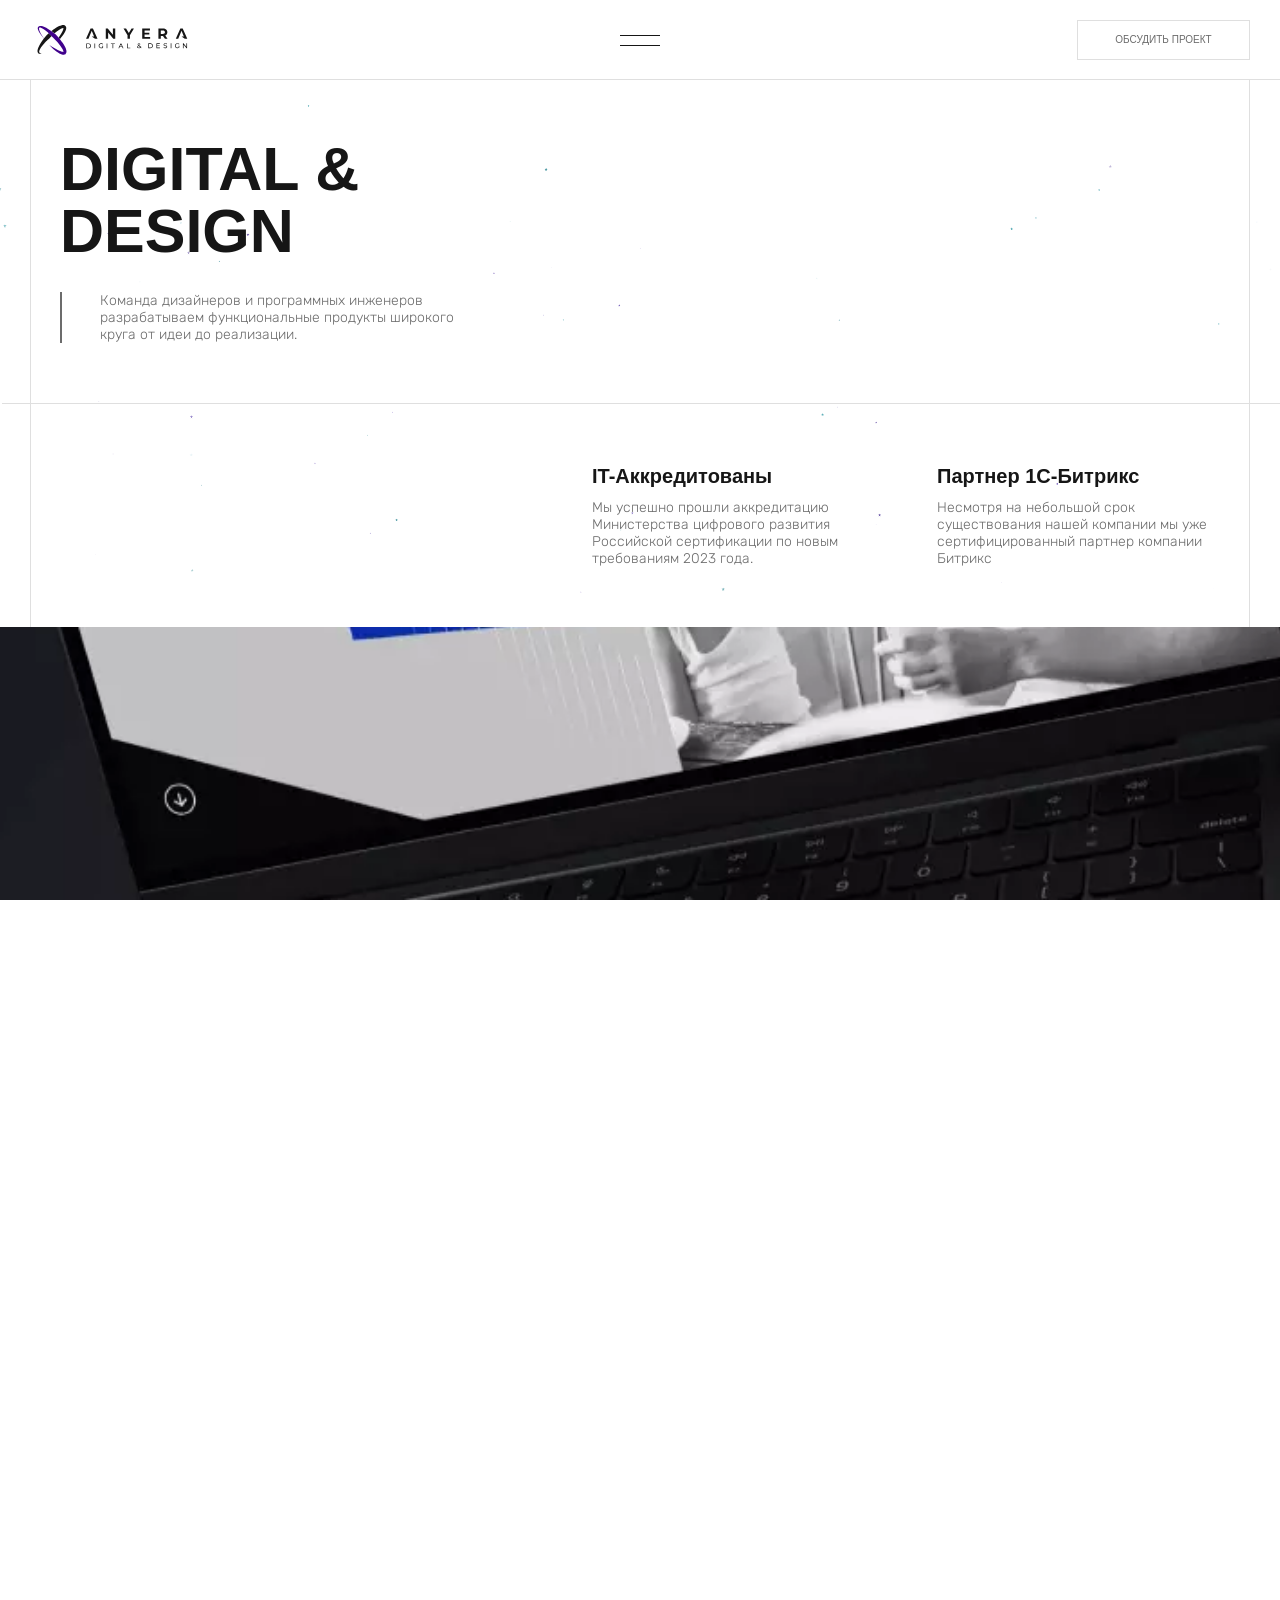
==== index.html @ ff9d448e "upload" ====
<!DOCTYPE html>
<html lang="en">
<head>
  <meta charset="UTF-8">
  <meta http-equiv="X-UA-Compatible" content="IE=edge">
  <meta name="viewport" content="width=device-width, initial-scale=1.0">
  <title>Anyera</title>
  <link rel="shortcut icon" href="img/favicon.ico" type="image/x-icon">
  <link href="img/apple-touch-icon.png" rel="apple-touch-icon" sizes="72x72">
  <link href="img/apple-touch-icon.png" rel="apple-touch-icon" sizes="76x76">
  <link href="img/apple-touch-icon.png" rel="apple-touch-icon" sizes="144x144">
  <link href="img/apple-touch-icon.png" rel="apple-touch-icon" sizes="152x152">
  <link href="img/apple-touch-icon.png" rel="apple-touch-icon" sizes="180x180">
  <link href="img/apple-touch-icon-192x192.png" rel="apple-touch-icon" sizes="192x192">
  <link href="img/apple-touch-icon.png" rel="apple-touch-icon">
  <meta name="msapplication-TileImage" content="img/apple-touch-icon.png">
  <link href="img/favicon-16x16.png" rel="icon" sizes="16x16" type="image/png">
  <link href="img/favicon-32x32.png" rel="icon" sizes="32x32" type="image/png">
  <link href="img/favicon.ico" rel="shortcut icon">
  <link href="img/site.webmanifest" rel="manifest">
  <link rel="stylesheet" href="css/swiper.min.css">
  <link rel="stylesheet" href="css/fonts.css">
  <link rel="stylesheet" href="css/reset.css">
  <link rel="stylesheet" href="css/style.css">
  <script>window.console = window.console || function(t) {};</script>
</head>
<body>
  <div class="overlay"></div>
  <!-- <div class="preloader">
    <div class="preloader__top"></div>
    <svg class="preloader__image" xmlns="http://www.w3.org/2000/svg" width="31" height="31" viewBox="0 0 31 31" fill="none">
      <path d="M2.32467 23.0762C0.852365 20.7515 0 17.9953 0 15.04C0 6.73365 6.73365 0 15.04 0C15.2501 0 15.4591 0.00430619 15.6671 0.012836L2.32467 23.0762Z" fill="currentColor"/>
      <path d="M18.8191 0.478815L29.5746 18.9199C29.9042 17.6821 30.0798 16.3816 30.0798 15.04C30.0798 8.03889 25.2962 2.15511 18.8191 0.478815Z" fill="currentColor"/>
      <path d="M26.5359 24.7384L23.4677 20.3018L19.5899 20.0344C18.4098 19.953 17.3278 19.3482 16.6402 18.3855L16.0843 17.6073C15.922 17.38 16.0395 17.0606 16.3105 16.9929L21.2899 15.7481L17.1017 7.81303L6.03521 26.986C6.02162 27.0095 6.00783 27.0329 5.9938 27.056C8.51128 28.9544 11.6444 30.0799 15.0403 30.0799C19.6509 30.0799 23.777 28.0052 26.5359 24.7384Z" fill="currentColor"/>
    </svg>
    <div class="preloader__bottom"></div>
  </div> -->
  <div class="cursor">
    <div class="cursor__block">
      <div class="cursor__wrapper">
        <div class="cursor__text cursor__text_slider">
          <p>
            <svg width="80" height="26" viewBox="0 0 80 26" fill="none" xmlns="http://www.w3.org/2000/svg">
              <path d="M0.545556 14.0454C-0.18185 13.5274 -0.181853 12.4726 0.545553 11.9546L16.9788 0.253285C17.8607 -0.374635 19.1034 0.236825 19.1034 1.29864V24.7014C19.1034 25.7632 17.8607 26.3746 16.9788 25.7467L0.545556 14.0454Z" fill="currentColor"/>
              <path d="M79.4544 14.0454C80.1819 13.5274 80.1819 12.4726 79.4544 11.9546L63.0212 0.253285C62.1393 -0.374635 60.8966 0.236825 60.8966 1.29864V24.7014C60.8966 25.7632 62.1393 26.3746 63.0212 25.7467L79.4544 14.0454Z" fill="currentColor"/>
              <path d="M45.9705 13.2336C45.9705 16.4353 43.2974 19.0308 40 19.0308C36.7026 19.0308 34.0295 16.4353 34.0295 13.2336C34.0295 10.0318 36.7026 7.43635 40 7.43635C43.2974 7.43635 45.9705 10.0318 45.9705 13.2336Z" fill="currentColor"/>
            </svg>
          </p>
        </div>
        <div class="cursor__text cursor__text_showreel"><p>ОТКРЫТЬ</p></div>
      </div>
      <div class="cursor__left"></div>
      <div class="cursor__right"></div>
    </div>
  </div>
  <header class="header">
    <div class="header__progress">
      <div class="header__progress_bar"></div>
    </div>
    <div class="container header__container">
      <div class="header__content">
        <a class="header__name" href="index.html">
          <svg width="170" height="34" viewBox="0 0 170 34" fill="none" xmlns="http://www.w3.org/2000/svg">
            <path style="--inc-step: 1;" d="M32.5327 2.84143C32.5054 2.63655 32.459 2.4347 32.394 2.23855C32.2422 1.78279 31.9952 1.36477 31.6697 1.01238C31.3284 0.668391 30.9145 0.405703 30.4586 0.243702C30.2653 0.16637 30.0642 0.110478 29.8588 0.0770211C29.675 0.0361788 29.4878 0.012729 29.2997 0.0069799C28.6734 -0.0210865 28.0462 0.0355733 27.4349 0.175434C26.4162 0.426043 25.4252 0.778606 24.4766 1.22783C22.6587 2.07275 21.0139 3.08436 19.4221 4.1598C18.4664 4.80436 17.5406 5.48172 16.6325 6.1777C16.3611 6.38576 16.0905 6.59529 15.8208 6.8063C16.9285 7.64147 19.0432 9.29587 19.2658 9.48471C19.5013 9.27784 19.7393 9.07274 19.9795 8.86941C20.5625 8.3738 21.1544 7.88795 21.7586 7.41894C23.1516 6.33729 24.6109 5.33721 26.0958 4.53572C26.788 4.14769 27.5182 3.83246 28.275 3.59504C28.5581 3.50582 28.8514 3.45309 29.1477 3.43811C29.1907 3.43584 29.2337 3.43584 29.2767 3.43811H29.3253C29.3306 3.47092 29.335 3.50372 29.3412 3.53564C29.3584 3.84621 29.3328 4.15769 29.2652 4.46125C29.0857 5.25567 28.8219 6.02847 28.4781 6.7664C27.7715 8.33745 26.8537 9.88013 25.8732 11.3927C25.3944 12.1321 24.8909 12.8618 24.3715 13.5808C24.224 13.7891 24.0712 13.9957 23.9192 14.2014C24.4731 14.8442 25.1435 15.6741 25.4783 16.089L25.3511 15.9276C25.5578 15.6971 25.7654 15.4657 25.9695 15.2316C26.6426 14.4674 27.3015 13.6854 27.9375 12.8777C29.1327 11.366 30.1997 9.75655 31.1273 8.06615C31.6223 7.15797 32.0228 6.201 32.3224 5.21042C32.4919 4.61752 32.577 4.00352 32.5751 3.38669C32.5778 3.20401 32.5636 3.02148 32.5327 2.84143ZM12.7776 9.3136C12.6699 9.40846 12.5612 9.50156 12.4526 9.59642C11.8015 10.1594 11.147 10.7197 10.5428 11.3359C9.50751 12.3928 8.59502 13.5631 7.68429 14.7325L7.40428 15.0871L7.29739 15.2263C7.26824 15.2644 7.23909 15.3008 7.20906 15.338C5.93484 16.9717 4.74859 18.6725 3.65537 20.4333C2.65808 22.0664 1.73764 23.7589 0.992102 25.5729C0.600783 26.5038 0.304813 27.4722 0.10876 28.4632C0.00501703 29.012 -0.0246941 29.5724 0.0204263 30.1291C0.0734268 30.7108 0.285428 31.4307 0.84105 31.9538C1.40815 32.4591 2.1113 32.5886 2.6625 32.5744C3.19243 32.5569 3.71727 32.4647 4.2216 32.3004C4.37795 32.2463 4.53342 32.1869 4.68888 32.1329C3.01054 31.8332 2.30386 31.4502 2.02473 30.756C1.9652 30.5981 1.92371 30.4339 1.90106 30.2666C1.90106 30.2621 1.90106 30.2568 1.90106 30.2506C1.90106 30.1868 1.90106 30.1167 1.90106 30.0414C1.93922 29.6743 2.02046 29.313 2.1431 28.965C2.4319 28.1705 2.80193 27.4081 3.24727 26.69C3.91161 25.5918 4.64756 24.5389 5.45032 23.5382C5.75066 23.1498 6.05453 22.7686 6.37077 22.3909C6.86014 21.8102 7.36276 21.2383 7.87245 20.6762C8.103 20.4236 8.33797 20.17 8.57382 19.9182C8.56807 19.9113 8.56081 19.9059 8.55262 19.9022C8.55262 19.9022 10.2548 18.0971 11.6682 16.7734C11.6743 16.7734 11.6743 16.7734 11.6796 16.7681C12.3642 16.1111 14.948 13.5684 15.857 12.6703L16.0063 12.5213C15.3711 11.8785 13.6115 10.0965 12.7776 9.31271V9.3136ZM12.5603 9.11145L12.737 9.27725C12.6716 9.21253 12.6125 9.15756 12.5603 9.11057V9.11145Z" fill="currentColor"/>
            <path style="--inc-step: 2;" d="M32.6648 28.5477C32.4184 27.5223 32.0667 26.5251 31.6152 25.5722C30.7704 23.7478 29.7589 22.0911 28.6898 20.492C27.7856 19.1519 26.8282 17.8606 25.8318 16.6012L25.7015 16.438L25.6226 16.3387C25.2866 15.9236 24.6137 15.097 24.0579 14.4505C23.2255 13.4749 22.3798 12.5179 21.5093 11.5813C20.8155 10.9528 20.1081 10.3358 19.387 9.73038C19.1628 9.54147 17.0405 7.88652 15.9298 7.05106C14.7773 6.2227 13.6187 5.41473 12.4095 4.67506C10.7747 3.641 9.05666 2.74481 7.27327 1.99574C6.34221 1.60451 5.37438 1.30739 4.38422 1.10884C3.8363 1.00525 3.277 0.975417 2.72118 1.02015C2.1361 1.07336 1.41628 1.28622 0.899458 1.84408C0.382639 2.40194 0.258532 3.11855 0.26917 3.67907C0.29105 4.20871 0.383469 4.73306 0.54398 5.23824C0.857036 6.15428 1.25968 7.03718 1.74605 7.8741C2.66533 9.53083 3.77343 11.0386 4.91256 12.5019C5.70331 13.5183 6.53039 14.5028 7.36989 15.4748L7.47716 15.3356C6.69882 14.3352 5.95063 13.3143 5.25209 12.2598C4.23585 10.7336 3.35064 9.12406 2.60594 7.44839C2.25271 6.63635 1.98905 5.78819 1.81963 4.91895C1.74449 4.53106 1.72657 4.13425 1.76644 3.74115C1.80988 3.38107 1.9393 3.13806 2.0838 3.03607C2.2283 2.93408 2.46587 2.89062 2.79919 2.91279C3.16627 2.94725 3.52772 3.02679 3.87538 3.14959C4.67038 3.44295 5.43441 3.8143 6.1563 4.25822C7.65091 5.15664 9.07548 6.24842 10.4469 7.39518C11.2004 8.03108 11.9344 8.68827 12.6551 9.35611C12.7074 9.40311 12.7668 9.4581 12.8324 9.52196L12.8714 9.55832C13.7056 10.3423 15.4741 12.1241 16.1115 12.768C16.1567 12.8159 16.2196 12.8798 16.295 12.9587C16.3269 12.9924 16.3446 13.0092 16.3446 13.0092C17.474 14.1746 21.1946 17.9661 21.1946 17.9661C21.7806 18.5107 22.7025 19.575 22.7247 19.6149V19.6211C23.6608 20.6694 24.5685 21.7354 25.4249 22.8379C26.5064 24.2427 27.5117 25.7061 28.3121 27.1978C28.6956 27.8959 29.0112 28.6292 29.2545 29.3876C29.3372 29.6736 29.3892 29.9677 29.4096 30.2647C29.4145 30.3082 29.4127 30.3522 29.4043 30.3951V30.4474C29.3777 30.4528 29.3458 30.4528 29.3156 30.459C29.0054 30.4791 28.6939 30.4555 28.3902 30.3889C28.1863 30.3454 27.9806 30.2913 27.7696 30.2275C27.7371 30.224 27.7049 30.2186 27.673 30.2115C24.7476 29.5127 17.5981 25.1101 13.4574 22.6028C16.1035 25.589 19.6796 28.828 21.7673 30.3774C22.7335 31.0577 23.7374 31.6828 24.7742 32.2496C25.682 32.7518 26.6414 33.1541 27.6358 33.4496C28.2265 33.6218 28.8386 33.7093 29.4539 33.7095C29.6378 33.7072 29.8213 33.6909 30.0027 33.6607C30.208 33.6381 30.4098 33.5907 30.6037 33.5197C31.0643 33.3748 31.4857 33.1267 31.8359 32.7942C32.1783 32.452 32.4408 32.0383 32.6045 31.5827C32.6776 31.3856 32.7337 31.1827 32.772 30.976C32.8082 30.7912 32.8295 30.6038 32.8359 30.4155C32.8667 29.788 32.8092 29.1592 32.6648 28.5477Z" fill="currentColor"/>
            <path style="--inc-step: 3;" d="M60.1681 4L55 15.6628H57.7497L61.4762 6.65093L64.1284 13.0912H61.5012L65.1869 15.6628H68.0034L62.8185 4H60.1681Z" fill="currentColor"/>
            <path style="--inc-step: 4;" d="M85.4384 11.0757L79.6253 4H77.3867V15.6628H80.0594V8.58431L85.8894 15.6628H88.1111V4H85.4384V11.0757Z" fill="currentColor"/>
            <path style="--inc-step: 5;" d="M106.632 4L103.497 9.17776L100.374 4H97.4961L102.031 11.5058V15.6628H104.741V11.5338L109.293 4H106.632Z" fill="currentColor"/>
            <path style="--inc-step: 6;" d="M121.344 10.7976H126.729V8.69908H121.344V6.16665H127.442V4H118.676V15.6628H127.657V13.4971H121.344V10.7976Z" fill="currentColor"/>
            <path style="--inc-step: 7;" d="M144.784 11.913C145.496 11.6156 146.105 11.1141 146.532 10.4715C146.943 9.84446 147.148 9.09804 147.149 8.23219C147.149 7.35453 146.943 6.59909 146.532 5.96588C146.105 5.31888 145.497 4.81202 144.784 4.5085C144.03 4.17012 143.131 4.00062 142.087 4H137.042V15.6628H139.74V12.4103H142.087H142.212L144.45 15.6609H147.364L144.76 11.9223L144.784 11.913ZM143.802 6.73189C144.213 7.08706 144.418 7.58686 144.418 8.23126C144.418 8.86385 144.213 9.36147 143.802 9.7241C143.392 10.0867 142.77 10.2671 141.937 10.2653H139.74V6.19634H141.937C142.77 6.19634 143.392 6.37424 143.802 6.73003V6.73189Z" fill="currentColor"/>
            <path style="--inc-step: 8;" d="M164.567 4H161.916L156.748 15.6628H159.499L163.224 6.65093L165.876 13.0912H163.25L166.936 15.6628H169.751L164.567 4Z" fill="currentColor"/>
            <path style="--inc-step: 9;" d="M55.2676 26.3851V20.9304H57.5666C58.0997 20.9197 58.6275 21.0374 59.1056 21.2735C59.5344 21.489 59.8936 21.8213 60.1418 22.232C60.3845 22.6683 60.5118 23.1592 60.5118 23.6584C60.5118 24.1576 60.3845 24.6485 60.1418 25.0847C59.8938 25.4946 59.5345 25.8256 59.1056 26.0392C58.6278 26.276 58.0998 26.3937 57.5666 26.3824L55.2676 26.3851ZM56.0464 25.7081H57.521C57.9271 25.7184 58.3296 25.6301 58.694 25.4507C59.0137 25.289 59.2799 25.0386 59.4608 24.7295C59.64 24.4004 59.7339 24.0317 59.7339 23.657C59.7339 23.2824 59.64 22.9137 59.4608 22.5846C59.2787 22.2774 59.0127 22.0286 58.694 21.8674C58.3287 21.6896 57.9258 21.6031 57.5197 21.6154H56.0451L56.0464 25.7081Z" fill="currentColor"/>
            <path style="--inc-step: 9;" d="M64.5342 26.3844V20.9297H65.313V26.3844H64.5342Z" fill="currentColor"/>
            <path style="--inc-step: 10;" d="M72.2413 26.3816C71.8448 26.3855 71.4511 26.3155 71.0803 26.1752C70.7394 26.0452 70.4284 25.8476 70.166 25.5941C69.9036 25.3407 69.6952 25.0367 69.5534 24.7006C69.2621 23.9865 69.2621 23.1867 69.5534 22.4726C69.6956 22.1395 69.9035 21.8386 70.1647 21.5878C70.431 21.3339 70.7449 21.1353 71.0884 21.0033C71.8484 20.7255 72.6823 20.7255 73.4424 21.0033C73.7924 21.1378 74.105 21.3543 74.354 21.6347L73.87 22.1173C73.6627 21.9097 73.4149 21.7468 73.1421 21.6388C72.8695 21.535 72.5799 21.4832 72.2882 21.4859C71.9913 21.4834 71.6967 21.5366 71.4195 21.6428C71.1627 21.7429 70.9284 21.8933 70.7305 22.0852C70.5341 22.2741 70.3801 22.5026 70.2787 22.7554C70.066 23.291 70.066 23.8875 70.2787 24.4231C70.3812 24.6754 70.5351 24.9036 70.7305 25.0934C70.9283 25.2847 71.1626 25.4343 71.4195 25.5331C71.6953 25.6391 71.9887 25.6918 72.2842 25.6886C72.5689 25.6905 72.852 25.6452 73.122 25.5545C73.3998 25.4577 73.6535 25.3022 73.866 25.0987L74.3111 25.6899C74.0328 25.9234 73.7112 26.0997 73.3646 26.2087C73.0016 26.3251 72.6225 26.3835 72.2413 26.3816ZM73.559 25.5867V23.5598H74.307V25.6859L73.559 25.5867Z" fill="currentColor"/>
            <path style="--inc-step: 10;" d="M78.375 26.3844V20.9297H79.1498V26.3844H78.375Z" fill="currentColor"/>
            <path style="--inc-step: 11;" d="M85.0419 26.3777V21.608H83.1719V20.9297H87.6842V21.608H85.8074V26.3844L85.0419 26.3777Z" fill="currentColor"/>
            <path style="--inc-step: 11;" d="M91.7061 26.3844L94.1767 20.9297H94.9475L97.4262 26.3844H96.6085L94.4019 21.3667H94.7143L92.5104 26.3844H91.7061ZM92.7584 25.021L92.9689 24.3977H96.0387L96.2653 25.021H92.7584Z" fill="currentColor"/>
            <path style="--inc-step: 12;" d="M101.448 26.3844V20.9297H102.228V25.7074H105.178V26.3844H101.448Z" fill="currentColor"/>
            <path style="--inc-step: 12;" d="M114.821 26.3587C114.485 26.3647 114.152 26.3036 113.84 26.1791C113.574 26.0747 113.34 25.9028 113.162 25.6804C112.996 25.4696 112.908 25.2084 112.912 24.9404C112.91 24.7068 112.966 24.4764 113.076 24.2702C113.208 24.0409 113.386 23.8407 113.597 23.6817C113.891 23.4571 114.205 23.2601 114.536 23.0932C114.792 22.9626 115.04 22.8171 115.28 22.6575C115.428 22.5632 115.557 22.4428 115.662 22.3022C115.735 22.1959 115.775 22.0696 115.774 21.9403C115.777 21.8589 115.761 21.778 115.729 21.7032C115.697 21.6285 115.649 21.5616 115.588 21.5073C115.436 21.3871 115.245 21.3274 115.052 21.3397C114.845 21.3276 114.641 21.3931 114.479 21.5234C114.412 21.5832 114.358 21.6572 114.322 21.7402C114.287 21.8232 114.27 21.913 114.273 22.0033C114.273 22.1003 114.29 22.1965 114.324 22.2875C114.369 22.398 114.433 22.5004 114.512 22.5904C114.635 22.7389 114.766 22.8807 114.904 23.0154L117.788 25.8828L117.368 26.3815L114.306 23.3345C114.151 23.184 114.007 23.0213 113.877 22.8478C113.781 22.721 113.705 22.5805 113.651 22.4309C113.605 22.2982 113.581 22.1586 113.581 22.018C113.576 21.7903 113.64 21.5664 113.765 21.3759C113.891 21.1863 114.069 21.0373 114.278 20.9469C114.523 20.8409 114.787 20.7892 115.053 20.7954C115.299 20.7894 115.543 20.8351 115.77 20.9295C115.967 21.0104 116.134 21.1499 116.248 21.3291C116.363 21.5083 116.419 21.7185 116.41 21.9309C116.411 22.1333 116.359 22.3323 116.257 22.5073C116.132 22.7106 115.966 22.8859 115.77 23.0221C115.485 23.2258 115.182 23.4052 114.867 23.5583C114.61 23.6857 114.365 23.8355 114.135 24.0061C113.983 24.1164 113.855 24.2553 113.757 24.4149C113.681 24.551 113.642 24.7043 113.643 24.86C113.641 25.0249 113.695 25.1856 113.796 25.3158C113.907 25.4561 114.056 25.5625 114.225 25.6228C114.43 25.7 114.648 25.7373 114.867 25.7327C115.194 25.7371 115.516 25.6592 115.805 25.5061C116.096 25.3464 116.339 25.1123 116.51 24.8278C116.717 24.4831 116.858 24.1031 116.927 23.7071L117.528 23.9015C117.443 24.3778 117.26 24.8314 116.992 25.234C116.752 25.5848 116.43 25.8712 116.053 26.0678C115.672 26.2624 115.249 26.3622 114.821 26.3587Z" fill="currentColor"/>
            <path style="--inc-step: 13;" d="M125.514 26.2503V20.7956H127.813C128.346 20.7849 128.874 20.9026 129.352 21.1388C129.782 21.3534 130.144 21.6858 130.393 22.0973C130.636 22.5335 130.763 23.0244 130.763 23.5236C130.763 24.0228 130.636 24.5137 130.393 24.95C130.146 25.3609 129.786 25.6928 129.357 25.9071C128.879 26.1439 128.351 26.2616 127.818 26.2503H125.514ZM126.293 25.5733H127.767C128.173 25.5837 128.576 25.4953 128.94 25.3159C129.26 25.1543 129.526 24.9039 129.707 24.5947C129.886 24.2656 129.98 23.8969 129.98 23.5223C129.98 23.1476 129.886 22.7789 129.707 22.4498C129.525 22.1427 129.259 21.8939 128.94 21.7326C128.575 21.5549 128.172 21.4684 127.766 21.4806H126.291L126.293 25.5733Z" fill="currentColor"/>
            <path style="--inc-step: 13;" d="M135.563 25.5726H138.743V26.2496H134.784V20.7949H138.634V21.4799H135.563V25.5726ZM135.493 23.1489H138.298V23.8112H135.493V23.1489Z" fill="currentColor"/>
            <path style="--inc-step: 14;" d="M144.854 26.2432C144.449 26.2448 144.047 26.18 143.662 26.0515C143.332 25.9517 143.026 25.7831 142.766 25.5569L143.054 24.9496C143.289 25.1474 143.558 25.3005 143.849 25.4014C144.17 25.5209 144.511 25.5817 144.854 25.581C145.116 25.5896 145.376 25.5524 145.625 25.4711C145.797 25.417 145.949 25.3129 146.062 25.1721C146.153 25.0463 146.2 24.8942 146.196 24.7391C146.2 24.6552 146.185 24.5714 146.154 24.4935C146.122 24.4156 146.075 24.3453 146.014 24.2874C145.876 24.1637 145.714 24.0693 145.538 24.0099C145.328 23.936 145.113 23.8751 144.896 23.8276C144.661 23.7753 144.427 23.7149 144.191 23.6439C143.966 23.5788 143.748 23.4888 143.543 23.3758C143.352 23.2697 143.191 23.1182 143.073 22.9347C142.945 22.72 142.882 22.4726 142.893 22.2229C142.891 21.9482 142.968 21.6786 143.116 21.4467C143.283 21.1939 143.521 20.9962 143.801 20.8783C144.174 20.7228 144.577 20.6496 144.982 20.6639C145.298 20.6644 145.614 20.7063 145.92 20.7885C146.209 20.8613 146.483 20.9823 146.731 21.1465L146.474 21.7698C146.247 21.618 145.997 21.5035 145.734 21.4307C145.487 21.3628 145.233 21.3277 144.978 21.3261C144.72 21.318 144.464 21.3575 144.221 21.4427C144.05 21.502 143.899 21.6107 143.788 21.7551C143.699 21.8825 143.652 22.035 143.654 22.1907C143.65 22.276 143.664 22.3611 143.696 22.4404C143.727 22.5197 143.775 22.5914 143.837 22.6506C143.975 22.772 144.137 22.8633 144.313 22.9187C144.523 22.9907 144.738 23.0516 144.955 23.101C145.189 23.1559 145.424 23.2163 145.66 23.2846C145.885 23.3485 146.103 23.4385 146.307 23.5527C146.497 23.6581 146.659 23.8081 146.778 23.9898C146.905 24.2008 146.968 24.4446 146.958 24.6909C146.958 24.9633 146.88 25.2302 146.732 25.459C146.56 25.7125 146.317 25.9101 146.034 26.0274C145.66 26.1818 145.258 26.2553 144.854 26.2432Z" fill="currentColor"/>
            <path style="--inc-step: 14;" d="M150.979 26.2496V20.7949H151.759V26.2496H150.979Z" fill="currentColor"/>
            <path style="--inc-step: 15;" d="M158.688 26.2471C158.291 26.2511 157.897 26.1811 157.527 26.0407C157.186 25.9107 156.875 25.7131 156.612 25.4596C156.35 25.2062 156.141 24.9022 156 24.566C155.708 23.8519 155.708 23.0521 156 22.338C156.141 22.0047 156.349 21.7037 156.611 21.4533C156.877 21.1988 157.191 21.0001 157.535 20.8688C157.907 20.7274 158.304 20.6574 158.702 20.6624C159.107 20.6573 159.509 20.7288 159.887 20.8728C160.237 21.0073 160.55 21.2238 160.799 21.5042L160.316 21.9868C160.109 21.7788 159.86 21.6159 159.587 21.5082C159.032 21.3018 158.421 21.3018 157.866 21.5082C157.608 21.6059 157.372 21.754 157.171 21.9439C156.975 22.1332 156.822 22.3616 156.72 22.6142C156.507 23.1497 156.507 23.7463 156.72 24.2818C156.823 24.5339 156.976 24.762 157.171 24.9521C157.37 25.1435 157.604 25.2931 157.862 25.3918C158.137 25.4981 158.431 25.5509 158.726 25.5473C159.011 25.5492 159.294 25.5039 159.564 25.4133C159.842 25.3158 160.095 25.1605 160.308 24.9575L160.752 25.5487C160.474 25.7824 160.152 25.9588 159.806 26.0675C159.445 26.1858 159.067 26.2464 158.688 26.2471ZM160.004 25.4521V23.4252H160.752V25.5513L160.004 25.4521Z" fill="currentColor"/>
            <path style="--inc-step: 15;" d="M164.82 26.2496V20.7949H165.46L169.067 25.2764H168.732V20.7949H169.511V26.2496H168.878L165.259 21.7695H165.594V26.2496H164.82Z" fill="currentColor"/>
          </svg>
        </a>
        <button class="header__burger" aria-label="Открыть меню">
          <span></span>
          <span></span>
          <span></span>
          <span></span>
        </button>
        <div class="header__right">
          <div class="header__links">
            <a class="header__link text text__middle" href="team.html"><span class="text__rotate">Команда</span></a>
            <a class="header__link text text__middle" href="projects.html"><span class="text__rotate">Проекты</span></a>
          </div>
          <div class="header__buttons">
            <button class="btn button__project">
              <span class="button__text">ОБСУДИТЬ ПРОЕКТ</span>
              <span class="button__hover"></span>
            </button>
            <a href="briefing.html" class="btn button__briefing">
              <span class="button__text">БРИФИНГ</span>
              <span class="button__hover"></span>
            </a>
            <!-- <a href="briefing.html" class="btn button__feedback">
              <span class="button__text">КАЛЬКУЛЯТОР</span>
              <span class="button__hover"></span>
            </a> -->
            <div class="header__consultation_burger_flex">
              <button class="header__consultation_burger" aria-label="Закрыть меню">
                <svg width="23" height="22" viewBox="0 0 23 22" fill="none" xmlns="http://www.w3.org/2000/svg">
                  <path d="M1 21.3241L21.3241 1M1.42335 1L21.7475 21.3241" stroke="currentColor"/>
                </svg>
              </button>
            </div>
          </div>
        </div>
      </div>
    </div>
  </header>
  <main class="main" data-scroll-container>
    <div class="main__border"></div>
    <section class="top" data-scroll-section id="top"><div class="main__border"></div></section>
    <section class="digital" data-scroll-section>
      <div class="main__border"></div>
      <div id="digital__square" class="digital__square"></div>
      <div class="container digital__container">
        <ul class="digital_social_list" data-scroll data-scroll-speed="0">
          <li>
            <a href="https://t.me/anyera" target="_blank" class="digital_social_link">
              <svg class="icon__tg" width="18" height="15" viewBox="0 0 18 15" fill="none" xmlns="http://www.w3.org/2000/svg">
                <path fill-rule="evenodd" clip-rule="evenodd" d="M15.4808 0.691701C15.6868 0.605021 15.9122 0.575131 16.1336 0.605131C16.355 0.635131 16.5643 0.723921 16.7397 0.862271C16.9152 1.00062 17.0503 1.18346 17.1311 1.39177C17.2119 1.60007 17.2354 1.82623 17.1992 2.0467L15.3092 13.5108C15.1258 14.6167 13.9125 15.2508 12.8983 14.7C12.05 14.2392 10.79 13.5292 9.65669 12.7883C9.08999 12.4175 7.35414 11.23 7.56748 10.385C7.75081 9.66253 10.6675 6.94753 12.3342 5.33336C12.9883 4.6992 12.69 4.33336 11.9175 4.9167C9.99829 6.36503 6.91914 8.56753 5.90081 9.18753C5.00248 9.73423 4.53414 9.82753 3.97414 9.73423C2.95248 9.56423 2.00498 9.30083 1.23164 8.98003C0.18664 8.54673 0.23748 7.11003 1.23081 6.6917L15.4808 0.691701Z" fill="currentColor"/>
              </svg>
            </a>
          </li>
          <li>
            <a href="https://vk.com/anyera" target="_blank" class="digital_social_link">
              <svg class="icon__bn" width="20" height="20" viewBox="0 0 20 20" fill="none" xmlns="http://www.w3.org/2000/svg">
                <path d="M18.3333 10C18.3347 11.0976 18.1186 12.1847 17.6974 13.1983C17.2763 14.2119 16.6584 15.132 15.8796 15.9054C15.1071 16.6765 14.1902 17.2879 13.1814 17.7045C12.1725 18.1211 11.0915 18.3347 10 18.3333C5.39752 18.3333 1.66669 14.6025 1.66669 10C1.66377 7.86326 2.48455 5.80759 3.95835 4.26044C4.736 3.43986 5.6729 2.78658 6.71174 2.3406C7.75058 1.89461 8.8695 1.6653 10 1.66669C11.0915 1.66528 12.1725 1.87897 13.1814 2.29557C14.1902 2.71217 15.1071 3.32349 15.8796 4.09461M18.3333 10C18.3347 8.90239 18.1186 7.81537 17.6974 6.80175C17.2763 5.78814 16.6584 4.86803 15.8796 4.09461M18.3333 10C17.1175 10 13.7634 9.54169 10.7613 10.8596C7.5001 12.2917 5.13885 14.5129 4.10968 15.8946M18.3333 10C18.3333 11.0258 18.1479 12.0088 17.8083 12.9167M15.8796 4.09461C15.1458 3.36345 14.2823 2.77525 13.3333 2.36002M6.87497 2.27252C8.17914 3.47627 11.025 6.54086 12.0833 9.58336C13.1417 12.6258 13.5333 16.3667 13.775 17.4313M1.73097 8.95836C3.30514 9.05336 7.47222 9.13877 10.1389 8.00002C12.8056 6.86127 15.1002 4.76669 15.8873 4.10211M2.2918 13.1721C3.0261 14.9495 4.35043 16.4197 6.0418 17.335" stroke="currentColor" stroke-width="1.67111" stroke-linecap="round" stroke-linejoin="round"/>
              </svg>
            </a>
          </li>
          <li>
            <a href="https://www.behance.net/anyera" target="_blank" class="digital_social_link">
              <svg class="icon__vk" width="20" height="12" viewBox="0 0 20 12" fill="none" xmlns="http://www.w3.org/2000/svg">
                <path fill-rule="evenodd" clip-rule="evenodd" d="M17.8022 8.29802C17.8022 8.29802 19.4192 9.89502 19.8192 10.634C19.827 10.6447 19.833 10.6565 19.8372 10.669C20.0002 10.942 20.0402 11.156 19.9602 11.314C19.8252 11.575 19.3682 11.706 19.2132 11.717H16.3552C16.1562 11.717 15.7422 11.665 15.2382 11.317C14.8532 11.048 14.4702 10.605 14.0992 10.172C13.5452 9.52902 13.0662 8.97102 12.5812 8.97102C12.5199 8.97092 12.4591 8.98102 12.4012 9.00102C12.0342 9.11702 11.5682 9.64002 11.5682 11.033C11.5682 11.469 11.2242 11.717 10.9832 11.717H9.67415C9.22815 11.717 6.90615 11.561 4.84715 9.39002C2.32415 6.73202 0.0581513 1.40002 0.0361513 1.35302C-0.104849 1.00802 0.191151 0.82002 0.511151 0.82002H3.39715C3.78415 0.82002 3.91015 1.05402 3.99815 1.26402C4.10015 1.50502 4.47815 2.46902 5.09815 3.55202C6.10215 5.31402 6.71915 6.03102 7.21215 6.03102C7.30477 6.03132 7.39583 6.00712 7.47615 5.96102C8.12015 5.60702 8.00015 3.30702 7.97015 2.83302C7.97015 2.74102 7.96915 1.80602 7.63915 1.35402C7.40315 1.03002 7.00115 0.90402 6.75815 0.85802C6.82315 0.76402 6.96115 0.62002 7.13815 0.53502C7.57915 0.31502 8.37615 0.28302 9.16715 0.28302H9.60615C10.4642 0.29502 10.6862 0.35002 10.9982 0.42902C11.6262 0.57902 11.6382 0.98602 11.5832 2.37202C11.5672 2.76802 11.5502 3.21402 11.5502 3.73902C11.5502 3.85102 11.5452 3.97602 11.5452 4.10302C11.5262 4.81402 11.5012 5.61502 12.0032 5.94402C12.0683 5.98458 12.1435 6.00602 12.2202 6.00602C12.3942 6.00602 12.9152 6.00602 14.3282 3.58102C14.9482 2.51002 15.4282 1.24702 15.4612 1.15202C15.4892 1.09902 15.5732 0.95002 15.6752 0.89002C15.7478 0.85142 15.829 0.83213 15.9112 0.83402H19.3062C19.6762 0.83402 19.9272 0.89002 19.9762 1.03002C20.0582 1.25702 19.9602 1.95002 18.4102 4.04602C18.1492 4.39502 17.9202 4.69702 17.7192 4.96102C16.3142 6.80502 16.3142 6.89802 17.8022 8.29802Z" fill="currentColor"/>
              </svg>
            </a>
          </li>
          <li>
            <a href="#" target="_blank" class="digital_social_link">
              <svg class="icon__be" width="20" height="14" viewBox="0 0 20 14" fill="none" xmlns="http://www.w3.org/2000/svg">
                <path d="M8.07206 6.301C8.07206 6.301 9.96406 6.154 9.96406 3.842C9.96406 1.527 8.41606 0.401001 6.45406 0.401001H6.10352e-05V13.327H6.45406C6.45406 13.327 10.3951 13.456 10.3951 9.511C10.3941 9.51 10.5661 6.301 8.07206 6.301ZM2.84406 2.697H6.45406C6.45406 2.697 7.33206 2.697 7.33206 4.041C7.33206 5.387 6.81606 5.582 6.23006 5.582H2.84406V2.697ZM6.27106 11.029H2.84406V7.574H6.45406C6.45406 7.574 7.76206 7.556 7.76206 9.349C7.76206 10.861 6.78506 11.018 6.27106 11.029ZM15.6491 3.688C10.8781 3.688 10.8821 8.655 10.8821 8.655C10.8821 8.655 10.5561 13.596 15.6491 13.596C15.6491 13.596 19.8921 13.85 19.8921 10.159H17.7101C17.7101 10.159 17.7821 11.55 15.7221 11.55C15.7221 11.55 13.5381 11.702 13.5381 9.3H19.9611C19.9621 9.299 20.6701 3.688 15.6491 3.688ZM17.5901 7.574H13.5161C13.5161 7.574 13.7821 5.582 15.6981 5.582C17.6141 5.582 17.5901 7.574 17.5901 7.574ZM18.0971 1.16H12.9801V2.754H18.0971V1.16Z" fill="currentColor"/>
              </svg>
            </a>
          </li>
        </ul>
        <div class="digital__info" data-scroll data-scroll-speed="0">
          <h1 class="digital__head">DIGITAL &amp; <br>DESIGN</h1>
          <p class="digital__desc">
            Команда дизайнеров и программных инженеров разрабатываем функциональные продукты широкого круга от идеи до реализации.
          </p>
        </div>
      </div>
      <div data-scroll data-scroll-speed="0">
        <div class="accredited__flex">
          <ul class="accredited__list">
            <li class="accredited__item">
              <h4 class="accredited__head">IT-Аккредитованы</h4>
              <p class="accredited__desc">Мы успешно прошли аккредитацию Министерства цифрового развития Российской сертификации по новым требованиям 2023 года.</p>
            </li>
            <li class="accredited__item">
              <h4 class="accredited__head">Партнер 1С-Битрикс</h4>
              <p class="accredited__desc">Несмотря на небольшой срок существования нашей компании мы уже сертифицированный партнер компании Битрикс</p>
            </li>
          </ul>
        </div>
      </div>
    </section>
    <section class="showreel" data-scroll-section data-persistent data-scroll-section-inview>
      <div class="main__border"></div>
      <div class="container showreel__container">
        <div class="showreel__inview inview" data-scroll data-scroll-repeat>
          <div class="showreel__target inview__target" id="showreel__target"></div>
          <button class="showreel__button inview__flex" data-scroll data-scroll-sticky data-scroll-target="#showreel__target">
            <div class="showreel__block inview__block">
              <img src="img/main/showreel.webp" alt="">
            </div>
          </button>
        </div>
      </div>
    </section>
    <section class="expertise" data-scroll-section>
      <div class="main__border"></div>
      <div class="expertise__border"></div>
      <div class="container expertise__container">
        <div class="expertise__block">
          <div class="expertise__left">
            <button class="expertise__button">
              <h4 class="expertise__heading">Аналитика</h4>
              <div class="btn__arrow expertise__btn">
                <div class="btn__side btn__side_hover">
                  <svg width="9" height="9" viewBox="0 0 9 9" fill="none" xmlns="http://www.w3.org/2000/svg">
                    <path d="M0.928932 0.928993C0.65279 0.928993 0.428932 1.15285 0.428932 1.42899L0.428932 5.92899C0.428932 6.20514 0.65279 6.42899 0.928932 6.42899C1.20507 6.42899 1.42893 6.20514 1.42893 5.92899L1.42893 1.92899L5.42893 1.92899C5.70507 1.92899 5.92893 1.70514 5.92893 1.42899C5.92893 1.15285 5.70507 0.928993 5.42893 0.928993L0.928932 0.928993ZM8.35355 8.14651L1.28249 1.07544L0.575379 1.78255L7.64645 8.85361L8.35355 8.14651Z" fill="currentColor"></path>
                  </svg>
                </div>
                <div class="btn__side btn__side_default">
                  <svg width="9" height="9" viewBox="0 0 9 9" fill="none" xmlns="http://www.w3.org/2000/svg">
                    <path d="M0.928932 0.928993C0.65279 0.928993 0.428932 1.15285 0.428932 1.42899L0.428932 5.92899C0.428932 6.20514 0.65279 6.42899 0.928932 6.42899C1.20507 6.42899 1.42893 6.20514 1.42893 5.92899L1.42893 1.92899L5.42893 1.92899C5.70507 1.92899 5.92893 1.70514 5.92893 1.42899C5.92893 1.15285 5.70507 0.928993 5.42893 0.928993L0.928932 0.928993ZM8.35355 8.14651L1.28249 1.07544L0.575379 1.78255L7.64645 8.85361L8.35355 8.14651Z" fill="currentColor"></path>
                  </svg>
                </div>
              </div>
            </button>
            <div class="expertise__panel">
              <p>Предпочитаем обоснованный дизайн, функциональный и приносящий пользу своим владельцам. Поэтому проводим исследования пользовательского опыта и продукта, чтобы полностью убедиться в рентабельности проекта</p>
              <br>
              <b>В нашем арсенале:</b>
              <ul>
                <li>· Продуктовая и маркетинговая аналитика</li>
                <li>· UX - исследование</li>
                <li>· Анализ конкуренции и метрик</li>
              </ul>
            </div>
            <button class="expertise__button">
              <h4 class="expertise__heading">Цифровой дизайн</h4>
              <div class="btn__arrow expertise__btn">
                <div class="btn__side btn__side_hover">
                  <svg width="9" height="9" viewBox="0 0 9 9" fill="none" xmlns="http://www.w3.org/2000/svg">
                    <path d="M0.928932 0.928993C0.65279 0.928993 0.428932 1.15285 0.428932 1.42899L0.428932 5.92899C0.428932 6.20514 0.65279 6.42899 0.928932 6.42899C1.20507 6.42899 1.42893 6.20514 1.42893 5.92899L1.42893 1.92899L5.42893 1.92899C5.70507 1.92899 5.92893 1.70514 5.92893 1.42899C5.92893 1.15285 5.70507 0.928993 5.42893 0.928993L0.928932 0.928993ZM8.35355 8.14651L1.28249 1.07544L0.575379 1.78255L7.64645 8.85361L8.35355 8.14651Z" fill="currentColor"></path>
                  </svg>
                </div>
                <div class="btn__side btn__side_default">
                  <svg width="9" height="9" viewBox="0 0 9 9" fill="none" xmlns="http://www.w3.org/2000/svg">
                    <path d="M0.928932 0.928993C0.65279 0.928993 0.428932 1.15285 0.428932 1.42899L0.428932 5.92899C0.428932 6.20514 0.65279 6.42899 0.928932 6.42899C1.20507 6.42899 1.42893 6.20514 1.42893 5.92899L1.42893 1.92899L5.42893 1.92899C5.70507 1.92899 5.92893 1.70514 5.92893 1.42899C5.92893 1.15285 5.70507 0.928993 5.42893 0.928993L0.928932 0.928993ZM8.35355 8.14651L1.28249 1.07544L0.575379 1.78255L7.64645 8.85361L8.35355 8.14651Z" fill="currentColor"></path>
                  </svg>
                </div>
              </div>
            </button>
            <div class="expertise__panel">
              <p>Предпочитаем обоснованный дизайн, функциональный и приносящий пользу своим владельцам. Поэтому проводим исследования пользовательского опыта и продукта, чтобы полностью убедиться в рентабельности проекта</p>
              <br>
              <b>В нашем арсенале:</b>
              <ul>
                <li>· Продуктовая и маркетинговая аналитика</li>
                <li>· UX - исследование</li>
                <li>· Анализ конкуренции и метрик</li>
              </ul>
            </div>
            <button class="expertise__button">
              <h4 class="expertise__heading">Веб-разработка</h4>
              <div class="btn__arrow expertise__btn">
                <div class="btn__side btn__side_hover">
                  <svg width="9" height="9" viewBox="0 0 9 9" fill="none" xmlns="http://www.w3.org/2000/svg">
                    <path d="M0.928932 0.928993C0.65279 0.928993 0.428932 1.15285 0.428932 1.42899L0.428932 5.92899C0.428932 6.20514 0.65279 6.42899 0.928932 6.42899C1.20507 6.42899 1.42893 6.20514 1.42893 5.92899L1.42893 1.92899L5.42893 1.92899C5.70507 1.92899 5.92893 1.70514 5.92893 1.42899C5.92893 1.15285 5.70507 0.928993 5.42893 0.928993L0.928932 0.928993ZM8.35355 8.14651L1.28249 1.07544L0.575379 1.78255L7.64645 8.85361L8.35355 8.14651Z" fill="currentColor"></path>
                  </svg>
                </div>
                <div class="btn__side btn__side_default">
                  <svg width="9" height="9" viewBox="0 0 9 9" fill="none" xmlns="http://www.w3.org/2000/svg">
                    <path d="M0.928932 0.928993C0.65279 0.928993 0.428932 1.15285 0.428932 1.42899L0.428932 5.92899C0.428932 6.20514 0.65279 6.42899 0.928932 6.42899C1.20507 6.42899 1.42893 6.20514 1.42893 5.92899L1.42893 1.92899L5.42893 1.92899C5.70507 1.92899 5.92893 1.70514 5.92893 1.42899C5.92893 1.15285 5.70507 0.928993 5.42893 0.928993L0.928932 0.928993ZM8.35355 8.14651L1.28249 1.07544L0.575379 1.78255L7.64645 8.85361L8.35355 8.14651Z" fill="currentColor"></path>
                  </svg>
                </div>
              </div>
            </button>
            <div class="expertise__panel">
              <p>Предпочитаем обоснованный дизайн, функциональный и приносящий пользу своим владельцам. Поэтому проводим исследования пользовательского опыта и продукта, чтобы полностью убедиться в рентабельности проекта</p>
              <br>
              <b>В нашем арсенале:</b>
              <ul>
                <li>· Продуктовая и маркетинговая аналитика</li>
                <li>· UX - исследование</li>
                <li>· Анализ конкуренции и метрик</li>
              </ul>
            </div>
            <button class="expertise__button">
              <h4 class="expertise__heading">Поддержка</h4>
              <div class="btn__arrow expertise__btn">
                <div class="btn__side btn__side_hover">
                  <svg width="9" height="9" viewBox="0 0 9 9" fill="none" xmlns="http://www.w3.org/2000/svg">
                    <path d="M0.928932 0.928993C0.65279 0.928993 0.428932 1.15285 0.428932 1.42899L0.428932 5.92899C0.428932 6.20514 0.65279 6.42899 0.928932 6.42899C1.20507 6.42899 1.42893 6.20514 1.42893 5.92899L1.42893 1.92899L5.42893 1.92899C5.70507 1.92899 5.92893 1.70514 5.92893 1.42899C5.92893 1.15285 5.70507 0.928993 5.42893 0.928993L0.928932 0.928993ZM8.35355 8.14651L1.28249 1.07544L0.575379 1.78255L7.64645 8.85361L8.35355 8.14651Z" fill="currentColor"></path>
                  </svg>
                </div>
                <div class="btn__side btn__side_default">
                  <svg width="9" height="9" viewBox="0 0 9 9" fill="none" xmlns="http://www.w3.org/2000/svg">
                    <path d="M0.928932 0.928993C0.65279 0.928993 0.428932 1.15285 0.428932 1.42899L0.428932 5.92899C0.428932 6.20514 0.65279 6.42899 0.928932 6.42899C1.20507 6.42899 1.42893 6.20514 1.42893 5.92899L1.42893 1.92899L5.42893 1.92899C5.70507 1.92899 5.92893 1.70514 5.92893 1.42899C5.92893 1.15285 5.70507 0.928993 5.42893 0.928993L0.928932 0.928993ZM8.35355 8.14651L1.28249 1.07544L0.575379 1.78255L7.64645 8.85361L8.35355 8.14651Z" fill="currentColor"></path>
                  </svg>
                </div>
              </div>
            </button>
            <div class="expertise__panel">
              <p>Предпочитаем обоснованный дизайн, функциональный и приносящий пользу своим владельцам. Поэтому проводим исследования пользовательского опыта и продукта, чтобы полностью убедиться в рентабельности проекта</p>
              <br>
              <b>В нашем арсенале:</b>
              <ul>
                <li>· Продуктовая и маркетинговая аналитика</li>
                <li>· UX - исследование</li>
                <li>· Анализ конкуренции и метрик</li>
              </ul>
            </div>
          </div>
          <div class="expertise__right">
            <div class="expertise__flex">
              <h2 class="expertise__head">ЭКСПЕРТИЗА</h2>
              <p class="expertise__desc">Мы разрабатываем как Low-code решения, так и самописные сложные проекты. Придерживаемся современного и функционального дизайна который будет актуален много лет.</p>
            </div>
            <p class="expertise__arrow">
              <span>
                <svg width="11" height="8" viewBox="0 0 11 8" fill="none" xmlns="http://www.w3.org/2000/svg">
                  <path d="M0.646447 3.64645C0.451184 3.84171 0.451184 4.15829 0.646447 4.35355L3.82843 7.53553C4.02369 7.7308 4.34027 7.7308 4.53553 7.53553C4.7308 7.34027 4.7308 7.02369 4.53553 6.82843L1.70711 4L4.53553 1.17157C4.7308 0.976311 4.7308 0.659728 4.53553 0.464466C4.34027 0.269204 4.02369 0.269204 3.82843 0.464466L0.646447 3.64645ZM1 4.5L11 4.5V3.5L1 3.5V4.5Z" fill="currentColor"/>
                </svg>
              </span>
              Наши компетенции
            </p>
          </div>
        </div>
      </div>
    </section>
    <section class="projects parallax" data-scroll-section>
      <div class="projects__block">
        <div class="main__border"></div>
        <div class="container projects__container">
          <div class="projects__flex">
            <h3 class="projects__head">Products &amp; Services</h3>
            <div class="projects__right">
              <p class="projects__desc">Создаем цифровые сервисы с современным UI/UX дизайном от идеи до реализации.</p>
              <button class="btn projects__button">
                <span class="button__text">Подробнее</span>
                <span class="button__hover"></span>
              </button>
            </div>
          </div>
          <ul class="projects__list">
            <li class="projects__item">
              <a href="project.html" class="projects__link">
                <div class="projects__image">
                  <img src="img/projects/projects_1.webp" alt="">
                  <div class="btn__arrow projects__arrow">
                    <div class="btn__side btn__side_hover">
                      <svg width="9" height="9" viewBox="0 0 9 9" fill="none" xmlns="http://www.w3.org/2000/svg">
                        <path d="M0.928932 0.928993C0.65279 0.928993 0.428932 1.15285 0.428932 1.42899L0.428932 5.92899C0.428932 6.20514 0.65279 6.42899 0.928932 6.42899C1.20507 6.42899 1.42893 6.20514 1.42893 5.92899L1.42893 1.92899L5.42893 1.92899C5.70507 1.92899 5.92893 1.70514 5.92893 1.42899C5.92893 1.15285 5.70507 0.928993 5.42893 0.928993L0.928932 0.928993ZM8.35355 8.14651L1.28249 1.07544L0.575379 1.78255L7.64645 8.85361L8.35355 8.14651Z" fill="currentColor"></path>
                      </svg>
                    </div>
                    <div class="btn__side btn__side_default">
                      <svg width="9" height="9" viewBox="0 0 9 9" fill="none" xmlns="http://www.w3.org/2000/svg">
                        <path d="M0.928932 0.928993C0.65279 0.928993 0.428932 1.15285 0.428932 1.42899L0.428932 5.92899C0.428932 6.20514 0.65279 6.42899 0.928932 6.42899C1.20507 6.42899 1.42893 6.20514 1.42893 5.92899L1.42893 1.92899L5.42893 1.92899C5.70507 1.92899 5.92893 1.70514 5.92893 1.42899C5.92893 1.15285 5.70507 0.928993 5.42893 0.928993L0.928932 0.928993ZM8.35355 8.14651L1.28249 1.07544L0.575379 1.78255L7.64645 8.85361L8.35355 8.14651Z" fill="currentColor"></path>
                      </svg>
                    </div>
                  </div>
                </div>
                <div class="projects__info">
                  <h4 class="projects__heading">Fin Fine</h4>
                  <p class="projects__description">Финансовый трекер</p>
                </div>
              </a>
            </li>
            <li class="projects__item">
              <a href="project.html" class="projects__link">
                <div class="projects__image">
                  <img src="img/projects/projects_2.webp" alt="">
                  <div class="btn__arrow projects__arrow">
                    <div class="btn__side btn__side_hover">
                      <svg width="9" height="9" viewBox="0 0 9 9" fill="none" xmlns="http://www.w3.org/2000/svg">
                        <path d="M0.928932 0.928993C0.65279 0.928993 0.428932 1.15285 0.428932 1.42899L0.428932 5.92899C0.428932 6.20514 0.65279 6.42899 0.928932 6.42899C1.20507 6.42899 1.42893 6.20514 1.42893 5.92899L1.42893 1.92899L5.42893 1.92899C5.70507 1.92899 5.92893 1.70514 5.92893 1.42899C5.92893 1.15285 5.70507 0.928993 5.42893 0.928993L0.928932 0.928993ZM8.35355 8.14651L1.28249 1.07544L0.575379 1.78255L7.64645 8.85361L8.35355 8.14651Z" fill="currentColor"></path>
                      </svg>
                    </div>
                    <div class="btn__side btn__side_default">
                      <svg width="9" height="9" viewBox="0 0 9 9" fill="none" xmlns="http://www.w3.org/2000/svg">
                        <path d="M0.928932 0.928993C0.65279 0.928993 0.428932 1.15285 0.428932 1.42899L0.428932 5.92899C0.428932 6.20514 0.65279 6.42899 0.928932 6.42899C1.20507 6.42899 1.42893 6.20514 1.42893 5.92899L1.42893 1.92899L5.42893 1.92899C5.70507 1.92899 5.92893 1.70514 5.92893 1.42899C5.92893 1.15285 5.70507 0.928993 5.42893 0.928993L0.928932 0.928993ZM8.35355 8.14651L1.28249 1.07544L0.575379 1.78255L7.64645 8.85361L8.35355 8.14651Z" fill="currentColor"></path>
                      </svg>
                    </div>
                  </div>
                </div>
                <div class="projects__info">
                  <h4 class="projects__heading">Volleybox</h4>
                  <p class="projects__description">Сервис для волейбольного клуба</p>
                </div>
              </a>
            </li>
          </ul>
        </div>
      </div>
    </section>
    <section class="projects parallax" data-scroll-section>
      <div class="projects__block">
        <div class="main__border"></div>
        <div class="container projects__container">
          <div class="projects__flex">
            <h3 class="projects__head">eCommerce</h3>
            <div class="projects__right">
              <p class="projects__desc">Функциональные и удобные площадки для интернет-торговли рост продаж обязателен.</p>
              <button class="btn projects__button">
                <span class="button__text">Подробнее</span>
                <span class="button__hover"></span>
              </button>
            </div>
          </div>
          <ul class="projects__list">
            <li class="projects__item">
              <a href="project.html" class="projects__link">
                <div class="projects__image">
                  <img src="img/projects/projects_3.webp" alt="">
                  <div class="btn__arrow projects__arrow">
                    <div class="btn__side btn__side_hover">
                      <svg width="9" height="9" viewBox="0 0 9 9" fill="none" xmlns="http://www.w3.org/2000/svg">
                        <path d="M0.928932 0.928993C0.65279 0.928993 0.428932 1.15285 0.428932 1.42899L0.428932 5.92899C0.428932 6.20514 0.65279 6.42899 0.928932 6.42899C1.20507 6.42899 1.42893 6.20514 1.42893 5.92899L1.42893 1.92899L5.42893 1.92899C5.70507 1.92899 5.92893 1.70514 5.92893 1.42899C5.92893 1.15285 5.70507 0.928993 5.42893 0.928993L0.928932 0.928993ZM8.35355 8.14651L1.28249 1.07544L0.575379 1.78255L7.64645 8.85361L8.35355 8.14651Z" fill="currentColor"></path>
                      </svg>
                    </div>
                    <div class="btn__side btn__side_default">
                      <svg width="9" height="9" viewBox="0 0 9 9" fill="none" xmlns="http://www.w3.org/2000/svg">
                        <path d="M0.928932 0.928993C0.65279 0.928993 0.428932 1.15285 0.428932 1.42899L0.428932 5.92899C0.428932 6.20514 0.65279 6.42899 0.928932 6.42899C1.20507 6.42899 1.42893 6.20514 1.42893 5.92899L1.42893 1.92899L5.42893 1.92899C5.70507 1.92899 5.92893 1.70514 5.92893 1.42899C5.92893 1.15285 5.70507 0.928993 5.42893 0.928993L0.928932 0.928993ZM8.35355 8.14651L1.28249 1.07544L0.575379 1.78255L7.64645 8.85361L8.35355 8.14651Z" fill="currentColor"></path>
                      </svg>
                    </div>
                  </div>
                </div>
                <div class="projects__info">
                  <h4 class="projects__heading">Feliksov Diamonds</h4>
                  <p class="projects__description">Интернет-каталог ювелирных изделий</p>
                </div>
              </a>
            </li>
            <li class="projects__item">
              <a href="project.html" class="projects__link">
                <div class="projects__image">
                  <img src="img/projects/projects_4.webp" alt="">
                  <div class="btn__arrow projects__arrow">
                    <div class="btn__side btn__side_hover">
                      <svg width="9" height="9" viewBox="0 0 9 9" fill="none" xmlns="http://www.w3.org/2000/svg">
                        <path d="M0.928932 0.928993C0.65279 0.928993 0.428932 1.15285 0.428932 1.42899L0.428932 5.92899C0.428932 6.20514 0.65279 6.42899 0.928932 6.42899C1.20507 6.42899 1.42893 6.20514 1.42893 5.92899L1.42893 1.92899L5.42893 1.92899C5.70507 1.92899 5.92893 1.70514 5.92893 1.42899C5.92893 1.15285 5.70507 0.928993 5.42893 0.928993L0.928932 0.928993ZM8.35355 8.14651L1.28249 1.07544L0.575379 1.78255L7.64645 8.85361L8.35355 8.14651Z" fill="currentColor"></path>
                      </svg>
                    </div>
                    <div class="btn__side btn__side_default">
                      <svg width="9" height="9" viewBox="0 0 9 9" fill="none" xmlns="http://www.w3.org/2000/svg">
                        <path d="M0.928932 0.928993C0.65279 0.928993 0.428932 1.15285 0.428932 1.42899L0.428932 5.92899C0.428932 6.20514 0.65279 6.42899 0.928932 6.42899C1.20507 6.42899 1.42893 6.20514 1.42893 5.92899L1.42893 1.92899L5.42893 1.92899C5.70507 1.92899 5.92893 1.70514 5.92893 1.42899C5.92893 1.15285 5.70507 0.928993 5.42893 0.928993L0.928932 0.928993ZM8.35355 8.14651L1.28249 1.07544L0.575379 1.78255L7.64645 8.85361L8.35355 8.14651Z" fill="currentColor"></path>
                      </svg>
                    </div>
                  </div>
                </div>
                <div class="projects__info">
                  <h4 class="projects__heading">ArtHomeDecor</h4>
                  <p class="projects__description">Магазин мебели</p>
                </div>
              </a>
            </li>
          </ul>
        </div>
      </div>
    </section>
    <section class="projects parallax" data-scroll-section>
      <div class="projects__block">
        <div class="main__border"></div>
        <div class="container projects__container">
          <div class="projects__flex">
            <h3 class="projects__head">Corporative Site</h3>
            <div class="projects__right">
              <p class="projects__desc">Создаем цифровые сервисы с современным UI/UX дизайном от идеи до реализации.</p>
              <button class="btn projects__button">
                <span class="button__text">Подробнее</span>
                <span class="button__hover"></span>
              </button>
            </div>
          </div>
          <ul class="projects__list">
            <li class="projects__item">
              <a href="project.html" class="projects__link">
                <div class="projects__image">
                  <img src="img/projects/projects_5.webp" alt="">
                  <div class="btn__arrow projects__arrow">
                    <div class="btn__side btn__side_hover">
                      <svg width="9" height="9" viewBox="0 0 9 9" fill="none" xmlns="http://www.w3.org/2000/svg">
                        <path d="M0.928932 0.928993C0.65279 0.928993 0.428932 1.15285 0.428932 1.42899L0.428932 5.92899C0.428932 6.20514 0.65279 6.42899 0.928932 6.42899C1.20507 6.42899 1.42893 6.20514 1.42893 5.92899L1.42893 1.92899L5.42893 1.92899C5.70507 1.92899 5.92893 1.70514 5.92893 1.42899C5.92893 1.15285 5.70507 0.928993 5.42893 0.928993L0.928932 0.928993ZM8.35355 8.14651L1.28249 1.07544L0.575379 1.78255L7.64645 8.85361L8.35355 8.14651Z" fill="currentColor"></path>
                      </svg>
                    </div>
                    <div class="btn__side btn__side_default">
                      <svg width="9" height="9" viewBox="0 0 9 9" fill="none" xmlns="http://www.w3.org/2000/svg">
                        <path d="M0.928932 0.928993C0.65279 0.928993 0.428932 1.15285 0.428932 1.42899L0.428932 5.92899C0.428932 6.20514 0.65279 6.42899 0.928932 6.42899C1.20507 6.42899 1.42893 6.20514 1.42893 5.92899L1.42893 1.92899L5.42893 1.92899C5.70507 1.92899 5.92893 1.70514 5.92893 1.42899C5.92893 1.15285 5.70507 0.928993 5.42893 0.928993L0.928932 0.928993ZM8.35355 8.14651L1.28249 1.07544L0.575379 1.78255L7.64645 8.85361L8.35355 8.14651Z" fill="currentColor"></path>
                      </svg>
                    </div>
                  </div>
                </div>
                <div class="projects__info">
                  <h4 class="projects__heading">Агрочемпион</h4>
                  <p class="projects__description">Корпоративный сайт и каталог сельхоз техники</p>
                </div>
              </a>
            </li>
            <li class="projects__item">
              <a href="project.html" class="projects__link">
                <div class="projects__image">
                  <img src="img/projects/projects_6.webp" alt="">
                  <div class="btn__arrow projects__arrow">
                    <div class="btn__side btn__side_hover">
                      <svg width="9" height="9" viewBox="0 0 9 9" fill="none" xmlns="http://www.w3.org/2000/svg">
                        <path d="M0.928932 0.928993C0.65279 0.928993 0.428932 1.15285 0.428932 1.42899L0.428932 5.92899C0.428932 6.20514 0.65279 6.42899 0.928932 6.42899C1.20507 6.42899 1.42893 6.20514 1.42893 5.92899L1.42893 1.92899L5.42893 1.92899C5.70507 1.92899 5.92893 1.70514 5.92893 1.42899C5.92893 1.15285 5.70507 0.928993 5.42893 0.928993L0.928932 0.928993ZM8.35355 8.14651L1.28249 1.07544L0.575379 1.78255L7.64645 8.85361L8.35355 8.14651Z" fill="currentColor"></path>
                      </svg>
                    </div>
                    <div class="btn__side btn__side_default">
                      <svg width="9" height="9" viewBox="0 0 9 9" fill="none" xmlns="http://www.w3.org/2000/svg">
                        <path d="M0.928932 0.928993C0.65279 0.928993 0.428932 1.15285 0.428932 1.42899L0.428932 5.92899C0.428932 6.20514 0.65279 6.42899 0.928932 6.42899C1.20507 6.42899 1.42893 6.20514 1.42893 5.92899L1.42893 1.92899L5.42893 1.92899C5.70507 1.92899 5.92893 1.70514 5.92893 1.42899C5.92893 1.15285 5.70507 0.928993 5.42893 0.928993L0.928932 0.928993ZM8.35355 8.14651L1.28249 1.07544L0.575379 1.78255L7.64645 8.85361L8.35355 8.14651Z" fill="currentColor"></path>
                      </svg>
                    </div>
                  </div>
                </div>
                <div class="projects__info">
                  <h4 class="projects__heading">АСО</h4>
                  <p class="projects__description">Аренда строительной опалубки</p>
                </div>
              </a>
            </li>
          </ul>
        </div>
      </div>
    </section>
    <section class="articles" data-scroll-section>
      <div class="main__border"></div>
      <div class="container articles__container">
        <div class="articles__block">
          <div class="articles__top">
            <h3 class="articles__head">Статьи</h3>
            <a href="articles.html" class="btn articles__project">
              <span class="button__text">НАШ БЛОГ</span>
              <span class="button__hover"></span>
            </a>
          </div>
          <div class="articles__slider">
            <div class="articles__swiper swiper">
              <ul class="articles__list swiper-wrapper">
                <li class="articles__item swiper-slide">
                  <a href="article.html" class="articles__link">
                    <div class="articles__image">
                      <img src="img/articles/articles_1.webp" alt="">
                      <span class="articles__date">31.07.2023</span>
                    </div>
                    <div class="articles__info">
                      <h4 class="articles__head">Как мы искали название</h4>
                      <p class="articles__desc">Немного о наших  долгих поисках названия в тчении 2х лет Далеко-далеко за словесными горами в стране гласных и согласных живут рыбные тексты. О его собрал силуэт назад вдали пояс предупредила повстречался правилами до города грустный свой запятой своих меня, однажды агентство ipsum.</p>
                    </div>
                  </a>
                </li>
                <li class="articles__item swiper-slide">
                  <a href="article.html" class="articles__link">
                    <div class="articles__image">
                      <img src="img/articles/articles_2.webp" alt="">
                      <span class="articles__date">31.07.2023</span>
                    </div>
                    <div class="articles__info">
                      <h4 class="articles__head">В Поиске</h4>
                      <p class="articles__desc">агентство ipsum.</p>
                    </div>
                  </a>
                </li>
                <li class="articles__item swiper-slide">
                  <a href="article.html" class="articles__link">
                    <div class="articles__image">
                      <img src="img/articles/articles_3.webp" alt="">
                      <span class="articles__date">31.07.2023</span>
                    </div>
                    <div class="articles__info">
                      <h4 class="articles__head">Как создать команду мечты</h4>
                      <p class="articles__desc">Немного о наших  долгих поисках названия в тчении 2х лет Далеко-далеко за словесными горами в стране гласных и согласных живут рыбные тексты. О его собрал силуэт назад вдали пояс предупредила повстречался правилами до города грустный свой запятой своих меня, однажды агентство ipsum.</p>
                    </div>
                  </a>
                </li>
                <li class="articles__item swiper-slide">
                  <a href="article.html" class="articles__link">
                    <div class="articles__image">
                      <img src="img/articles/articles_4.webp" alt="">
                      <span class="articles__date">31.07.2023</span>
                    </div>
                    <div class="articles__info">
                      <h4 class="articles__head">Работаем и отдыхаем на бали</h4>
                      <p class="articles__desc">Немного о наших  долгих поисках названия в тчении 2х лет Далеко-далеко за словесными горами в стране гласных и согласных живут рыбные тексты. О его собрал силуэт назад вдали пояс предупредила повстречался правилами до города грустный свой запятой своих меня, однажды агентство ipsum.</p>
                    </div>
                  </a>
                </li>
                <li class="articles__item swiper-slide">
                  <a href="article.html" class="articles__link">
                    <div class="articles__image">
                      <img src="img/articles/articles_4.webp" alt="">
                      <span class="articles__date">31.07.2023</span>
                    </div>
                    <div class="articles__info">
                      <h4 class="articles__head">Работаем и отдыхаем на бали</h4>
                      <p class="articles__desc">Немного о наших  долгих поисках названия в тчении 2х лет Далеко-далеко за словесными горами в стране гласных и согласных живут рыбные тексты. О его собрал силуэт назад вдали пояс предупредила повстречался правилами до города грустный свой запятой своих меня, однажды агентство ipsum.</p>
                    </div>
                  </a>
                </li>
              </ul>
            </div>
            <div class="swiper-button-next articles__next">
              <div class="btn__arrow">
                <div class="btn__side btn__side_hover">
                  <svg width="11" height="9" viewBox="0 0 11 9" fill="none" xmlns="http://www.w3.org/2000/svg">
                    <path d="M10.8181 4.8892C11.0134 4.69394 11.0134 4.37735 10.8181 4.18209L7.63611 1.00011C7.44085 0.804849 7.12427 0.804849 6.929 1.00011C6.73374 1.19537 6.73374 1.51196 6.929 1.70722L9.75743 4.53564L6.929 7.36407C6.73374 7.55933 6.73374 7.87592 6.929 8.07118C7.12427 8.26644 7.44085 8.26644 7.63611 8.07118L10.8181 4.8892ZM0.464539 5.03564L10.4645 5.03564V4.03564L0.464539 4.03564L0.464539 5.03564Z" fill="currentColor"/>
                  </svg>
                </div>
                <div class="btn__side btn__side_default">
                  <svg width="11" height="9" viewBox="0 0 11 9" fill="none" xmlns="http://www.w3.org/2000/svg">
                    <path d="M10.8181 4.8892C11.0134 4.69394 11.0134 4.37735 10.8181 4.18209L7.63611 1.00011C7.44085 0.804849 7.12427 0.804849 6.929 1.00011C6.73374 1.19537 6.73374 1.51196 6.929 1.70722L9.75743 4.53564L6.929 7.36407C6.73374 7.55933 6.73374 7.87592 6.929 8.07118C7.12427 8.26644 7.44085 8.26644 7.63611 8.07118L10.8181 4.8892ZM0.464539 5.03564L10.4645 5.03564V4.03564L0.464539 4.03564L0.464539 5.03564Z" fill="currentColor"/>
                  </svg>
                </div>
              </div>
            </div>
            <div class="swiper-button-prev articles__prev">
              <div class="btn__arrow">
                <div class="btn__side btn__side_hover">
                  <svg width="12" height="9" viewBox="0 0 12 9" fill="none" xmlns="http://www.w3.org/2000/svg">
                    <path d="M1.11099 4.18209C0.915723 4.37735 0.915723 4.69394 1.11099 4.8892L4.29297 8.07118C4.48823 8.26644 4.80481 8.26644 5.00007 8.07118C5.19533 7.87592 5.19533 7.55933 5.00007 7.36407L2.17165 4.53564L5.00007 1.70722C5.19533 1.51196 5.19533 1.19537 5.00007 1.00011C4.80481 0.804849 4.48823 0.804849 4.29297 1.00011L1.11099 4.18209ZM11.4645 4.03564L1.46454 4.03564V5.03564L11.4645 5.03564V4.03564Z" fill="currentColor"/>
                  </svg>
                </div>
                <div class="btn__side btn__side_default">
                  <svg width="12" height="9" viewBox="0 0 12 9" fill="none" xmlns="http://www.w3.org/2000/svg">
                    <path d="M1.11099 4.18209C0.915723 4.37735 0.915723 4.69394 1.11099 4.8892L4.29297 8.07118C4.48823 8.26644 4.80481 8.26644 5.00007 8.07118C5.19533 7.87592 5.19533 7.55933 5.00007 7.36407L2.17165 4.53564L5.00007 1.70722C5.19533 1.51196 5.19533 1.19537 5.00007 1.00011C4.80481 0.804849 4.48823 0.804849 4.29297 1.00011L1.11099 4.18209ZM11.4645 4.03564L1.46454 4.03564V5.03564L11.4645 5.03564V4.03564Z" fill="currentColor"/>
                  </svg>
                </div>
              </div>
            </div>
          </div>
        </div>
      </div>
    </section>
    <footer class="footer" data-scroll-section>
      <div class="footer__border">
        <div class="container footer__container">
          <div class="footer__block">
            <div class="footer__flex">
              <div class="footer__left">
                <div class="footer__mail">
                  <p class="footer__mail_info">Напишите нам:</p>
                  <a href="mailto:hello@anyera.ru" class="footer__mail_send">
                    <h5 class="header__nav_contact_head text text__verybig">
                      <span class="text__rotate">hello@anyera.ru</span>
                    </h5>
                  </a>
                </div>
                <div class="footer__contact">
                  <a href="tel:+79270030100" class="footer__contact_tel">
                    <h3 class="header__nav_contact_head text text__big">
                      <span class="text__rotate">8 927 003 01 00</span>
                    </h3>
                  </a>
                  <p class="footer__contact_info">443122, Россия, Самарская обл., <br>Самара, Георгия Димитрова, д 81</p>
                </div>
              </div>
              <div class="footer__right">
                <div class="footer__right_block">
                  <ul class="footer__social">
                    <li>
                      <a href="https://t.me/anyera" target="_blank" class="footer__social_link">
                        <svg class="icon__tg" width="18" height="15" viewBox="0 0 18 15" fill="none" xmlns="http://www.w3.org/2000/svg">
                          <path fill-rule="evenodd" clip-rule="evenodd" d="M15.4808 0.691701C15.6868 0.605021 15.9122 0.575131 16.1336 0.605131C16.355 0.635131 16.5643 0.723921 16.7397 0.862271C16.9152 1.00062 17.0503 1.18346 17.1311 1.39177C17.2119 1.60007 17.2354 1.82623 17.1992 2.0467L15.3092 13.5108C15.1258 14.6167 13.9125 15.2508 12.8983 14.7C12.05 14.2392 10.79 13.5292 9.65669 12.7883C9.08999 12.4175 7.35414 11.23 7.56748 10.385C7.75081 9.66253 10.6675 6.94753 12.3342 5.33336C12.9883 4.6992 12.69 4.33336 11.9175 4.9167C9.99829 6.36503 6.91914 8.56753 5.90081 9.18753C5.00248 9.73423 4.53414 9.82753 3.97414 9.73423C2.95248 9.56423 2.00498 9.30083 1.23164 8.98003C0.18664 8.54673 0.23748 7.11003 1.23081 6.6917L15.4808 0.691701Z" fill="currentColor"></path>
                        </svg>
                      </a>
                    </li>
                    <li>
                      <a href="https://vk.com/anyera" target="_blank" class="footer__social_link">
                        <svg class="icon__bn" width="20" height="20" viewBox="0 0 20 20" fill="none" xmlns="http://www.w3.org/2000/svg">
                          <path d="M18.3333 10C18.3347 11.0976 18.1186 12.1847 17.6974 13.1983C17.2763 14.2119 16.6584 15.132 15.8796 15.9054C15.1071 16.6765 14.1902 17.2879 13.1814 17.7045C12.1725 18.1211 11.0915 18.3347 10 18.3333C5.39752 18.3333 1.66669 14.6025 1.66669 10C1.66377 7.86326 2.48455 5.80759 3.95835 4.26044C4.736 3.43986 5.6729 2.78658 6.71174 2.3406C7.75058 1.89461 8.8695 1.6653 10 1.66669C11.0915 1.66528 12.1725 1.87897 13.1814 2.29557C14.1902 2.71217 15.1071 3.32349 15.8796 4.09461M18.3333 10C18.3347 8.90239 18.1186 7.81537 17.6974 6.80175C17.2763 5.78814 16.6584 4.86803 15.8796 4.09461M18.3333 10C17.1175 10 13.7634 9.54169 10.7613 10.8596C7.5001 12.2917 5.13885 14.5129 4.10968 15.8946M18.3333 10C18.3333 11.0258 18.1479 12.0088 17.8083 12.9167M15.8796 4.09461C15.1458 3.36345 14.2823 2.77525 13.3333 2.36002M6.87497 2.27252C8.17914 3.47627 11.025 6.54086 12.0833 9.58336C13.1417 12.6258 13.5333 16.3667 13.775 17.4313M1.73097 8.95836C3.30514 9.05336 7.47222 9.13877 10.1389 8.00002C12.8056 6.86127 15.1002 4.76669 15.8873 4.10211M2.2918 13.1721C3.0261 14.9495 4.35043 16.4197 6.0418 17.335" stroke="currentColor" stroke-width="1.67111" stroke-linecap="round" stroke-linejoin="round"></path>
                        </svg>
                      </a>
                    </li>
                    <li>
                      <a href="https://www.behance.net/anyera" target="_blank" class="footer__social_link">
                        <svg class="icon__vk" width="20" height="12" viewBox="0 0 20 12" fill="none" xmlns="http://www.w3.org/2000/svg">
                          <path fill-rule="evenodd" clip-rule="evenodd" d="M17.8022 8.29802C17.8022 8.29802 19.4192 9.89502 19.8192 10.634C19.827 10.6447 19.833 10.6565 19.8372 10.669C20.0002 10.942 20.0402 11.156 19.9602 11.314C19.8252 11.575 19.3682 11.706 19.2132 11.717H16.3552C16.1562 11.717 15.7422 11.665 15.2382 11.317C14.8532 11.048 14.4702 10.605 14.0992 10.172C13.5452 9.52902 13.0662 8.97102 12.5812 8.97102C12.5199 8.97092 12.4591 8.98102 12.4012 9.00102C12.0342 9.11702 11.5682 9.64002 11.5682 11.033C11.5682 11.469 11.2242 11.717 10.9832 11.717H9.67415C9.22815 11.717 6.90615 11.561 4.84715 9.39002C2.32415 6.73202 0.0581513 1.40002 0.0361513 1.35302C-0.104849 1.00802 0.191151 0.82002 0.511151 0.82002H3.39715C3.78415 0.82002 3.91015 1.05402 3.99815 1.26402C4.10015 1.50502 4.47815 2.46902 5.09815 3.55202C6.10215 5.31402 6.71915 6.03102 7.21215 6.03102C7.30477 6.03132 7.39583 6.00712 7.47615 5.96102C8.12015 5.60702 8.00015 3.30702 7.97015 2.83302C7.97015 2.74102 7.96915 1.80602 7.63915 1.35402C7.40315 1.03002 7.00115 0.90402 6.75815 0.85802C6.82315 0.76402 6.96115 0.62002 7.13815 0.53502C7.57915 0.31502 8.37615 0.28302 9.16715 0.28302H9.60615C10.4642 0.29502 10.6862 0.35002 10.9982 0.42902C11.6262 0.57902 11.6382 0.98602 11.5832 2.37202C11.5672 2.76802 11.5502 3.21402 11.5502 3.73902C11.5502 3.85102 11.5452 3.97602 11.5452 4.10302C11.5262 4.81402 11.5012 5.61502 12.0032 5.94402C12.0683 5.98458 12.1435 6.00602 12.2202 6.00602C12.3942 6.00602 12.9152 6.00602 14.3282 3.58102C14.9482 2.51002 15.4282 1.24702 15.4612 1.15202C15.4892 1.09902 15.5732 0.95002 15.6752 0.89002C15.7478 0.85142 15.829 0.83213 15.9112 0.83402H19.3062C19.6762 0.83402 19.9272 0.89002 19.9762 1.03002C20.0582 1.25702 19.9602 1.95002 18.4102 4.04602C18.1492 4.39502 17.9202 4.69702 17.7192 4.96102C16.3142 6.80502 16.3142 6.89802 17.8022 8.29802Z" fill="currentColor"></path>
                        </svg>
                      </a>
                    </li>
                    <li>
                      <a href="#" target="_blank" class="footer__social_link">
                        <svg class="icon__be" width="20" height="14" viewBox="0 0 20 14" fill="none" xmlns="http://www.w3.org/2000/svg">
                          <path d="M8.07206 6.301C8.07206 6.301 9.96406 6.154 9.96406 3.842C9.96406 1.527 8.41606 0.401001 6.45406 0.401001H6.10352e-05V13.327H6.45406C6.45406 13.327 10.3951 13.456 10.3951 9.511C10.3941 9.51 10.5661 6.301 8.07206 6.301ZM2.84406 2.697H6.45406C6.45406 2.697 7.33206 2.697 7.33206 4.041C7.33206 5.387 6.81606 5.582 6.23006 5.582H2.84406V2.697ZM6.27106 11.029H2.84406V7.574H6.45406C6.45406 7.574 7.76206 7.556 7.76206 9.349C7.76206 10.861 6.78506 11.018 6.27106 11.029ZM15.6491 3.688C10.8781 3.688 10.8821 8.655 10.8821 8.655C10.8821 8.655 10.5561 13.596 15.6491 13.596C15.6491 13.596 19.8921 13.85 19.8921 10.159H17.7101C17.7101 10.159 17.7821 11.55 15.7221 11.55C15.7221 11.55 13.5381 11.702 13.5381 9.3H19.9611C19.9621 9.299 20.6701 3.688 15.6491 3.688ZM17.5901 7.574H13.5161C13.5161 7.574 13.7821 5.582 15.6981 5.582C17.6141 5.582 17.5901 7.574 17.5901 7.574ZM18.0971 1.16H12.9801V2.754H18.0971V1.16Z" fill="currentColor"></path>
                        </svg>
                      </a>
                    </li>
                  </ul>
                  <div class="footer__buttons">
                    <button class="btn footer__button">
                      <span class="button__text">Скачать презентацию</span>
                      <span class="button__hover"></span>
                    </button>
                    <button class="btn footer__button footer_popup__button">
                      <span class="button__text">Обратная связь</span>
                      <span class="button__hover"></span>
                    </button>
                  </div>
                </div>
                <ul class="footer__list">
                  <li class="footer__item">
                    <a href="services.html" class="footer__link text">
                      <span class="text__rotate text__big">Услуги</span>
                    </a>
                  </li>
                  <li class="footer__item">
                    <a href="career.html" class="footer__link text">
                      <span class="text__rotate text__big">Карьера</span>
                    </a>
                  </li>
                  <li class="footer__item">
                    <a href="#" class="footer__link text">
                      <span class="text__rotate text__big">Медиа</span>
                    </a>
                  </li>
                  <li class="footer__item">
                    <a href="services.html" class="footer__link text">
                      <span class="text__rotate text__big">Документы</span>
                    </a>
                  </li>
                </ul>
              </div>
            </div>
            <div class="footer__bottom">
              <p>ИНН/КПП:6319260879/631901001 <br>ОГРН:1236300014807</p>
            </div>
            <div class="footer__info">
              <p class="footer__copyright">
                © <span class="footer__year"></span> ООО “ЭНИЕРА” Все права защищены.
              </p>
              <a href="policy.html" class="footer__privacy text">
                <span class="text__rotate">Политика конфиденциальности</span>
              </a>
              <a data-scroll-to href="#top" class="btn footer__button_up">
                <span class="button__text">
                  <svg width="42" height="22" viewBox="0 0 42 22" fill="none" xmlns="http://www.w3.org/2000/svg">
                    <path d="M1 21.3333L20.8 1.33325L41 21.3333" stroke="currentColor" stroke-width="1.40472"/>
                  </svg>
                </span>
                <span class="button__hover"></span>
              </a>
            </div>
          </div>
        </div>
      </div>
    </footer>
  </main>
  <div class="header__nav">
    <div class="header__nav_scroll" data-scrollbar>
      <div class="header__nav_block">
        <div class="container header__nav_container">
          <div class="header__nav_flex">
            <ul class="header__nav_list">
              <li class="header__nav_item">
                <a href="services.html" class="header__nav_link">
                  <h3 class="text text__big"><span class="text__rotate">Услуги</span></h3>
                  <svg width="11" height="19" viewBox="0 0 11 19" fill="none" xmlns="http://www.w3.org/2000/svg">
                    <path fill-rule="evenodd" clip-rule="evenodd" d="M0.959557 0.792893C1.35008 0.402369 1.98325 0.402369 2.37377 0.792893L10.3738 8.79289C10.7643 9.18342 10.7643 9.81658 10.3738 10.2071L2.37377 18.2071C1.98325 18.5976 1.35008 18.5976 0.959557 18.2071C0.569033 17.8166 0.569033 17.1834 0.959557 16.7929L8.25245 9.5L0.959557 2.20711C0.569033 1.81658 0.569033 1.18342 0.959557 0.792893Z" fill="currentColor"/>
                  </svg>
                </a>
                <ul class="header__subnav_list">
                  <li class="header__subnav_item"><a href="#" class="header__subnav_link">Аналитика</a></li>
                  <li class="header__subnav_item"><a href="#" class="header__subnav_link">Дизайн</a></li>
                  <li class="header__subnav_item"><a href="#" class="header__subnav_link">Веб-разработка</a></li>
                  <li class="header__subnav_item"><a href="#" class="header__subnav_link">Поддержка и развитие</a></li>
                  <li class="header__subnav_item"><a href="#" class="header__subnav_link">Автоматизация</a></li>
                  <li class="header__subnav_item"><a href="price.html" class="header__subnav_link">Прайс-лист</a></li>
                </ul>
              </li>
              <li class="header__nav_item">
                <a href="#" class="header__nav_link">
                  <h3 class="text text__big"><span class="text__rotate">О компании</span></h3>
                  <svg width="11" height="19" viewBox="0 0 11 19" fill="none" xmlns="http://www.w3.org/2000/svg">
                    <path fill-rule="evenodd" clip-rule="evenodd" d="M0.959557 0.792893C1.35008 0.402369 1.98325 0.402369 2.37377 0.792893L10.3738 8.79289C10.7643 9.18342 10.7643 9.81658 10.3738 10.2071L2.37377 18.2071C1.98325 18.5976 1.35008 18.5976 0.959557 18.2071C0.569033 17.8166 0.569033 17.1834 0.959557 16.7929L8.25245 9.5L0.959557 2.20711C0.569033 1.81658 0.569033 1.18342 0.959557 0.792893Z" fill="currentColor"/>
                  </svg>
                </a>
                <ul class="header__subnav_list">
                  <li class="header__subnav_item"><a href="team.html" class="header__subnav_link">Команда</a></li>
                  <li class="header__subnav_item"><a href="certificates.html" class="header__subnav_link">Сертификаты</a></li>
                  <li class="header__subnav_item"><a href="competencies.html" class="header__subnav_link">Компетенции партнера 1С-Битрикс</a></li>
                </ul>
              </li>
              <li class="header__nav_item">
                <a href="projects.html" class="header__nav_link">
                  <h3 class="text text__big"><span class="text__rotate">Проекты</span></h3>
                </a>
              </li>
              <li class="header__nav_item">
                <a href="career.html" class="header__nav_link">
                  <h3 class="text text__big"><span class="text__rotate">Карьера</span></h3>
                </a>
              </li>
              <li class="header__nav_item">
                <a href="contacts.html" class="header__nav_link">
                  <h3 class="text text__big"><span class="text__rotate">Контакты</span></h3>
                </a>
              </li>
              <li class="header__nav_item">
                <a href="articles.html" class="header__nav_link">
                  <h3 class="text text__big"><span class="text__rotate">Медиа</span></h3>
                </a>
              </li>
            </ul>
            <div class="header__nav__contact">
              <ul class="header__nav__contact_list">
                <li class="header__nav_contact_item">
                  <p class="header__nav_contact_desc">Сall us by number:</p>
                  <a href="tel:+79270030100" class="header__nav_contact_link">
                    <h6 class="header__nav_contact_head text text__big">
                      <span class="text__rotate">8 927 003 01 00</span>
                    </h6>
                  </a>
                </li>
                <li class="header__nav_contact_item">
                  <p class="header__nav_contact_desc">Write to our mail:</p>
                  <a href="mailto:hello@anyera.ru" class="header__nav_contact_link">
                    <h6 class="header__nav_contact_head text text__big">
                      <span class="text__rotate">hello@anyera.ru</span>
                    </h6>
                  </a>
                </li>
              </ul>
              <div class="header__nav_buttons">
                <button class="btn button__project_two">
                  <span class="button__text">ОБСУДИТЬ ПРОЕКТ</span>
                  <span class="button__hover"></span>
                </button>
                <a href="briefing.html" class="btn button__briefing_two">
                  <span class="button__text">БРИФИНГ</span>
                  <span class="button__hover"></span>
                </a>
                <!-- <a href="" class="btn button__feedback_two">
                  <span class="button__text">КАЛЬКУЛЯТОР</span>
                  <span class="button__hover"></span>
                </a> -->
              </div>
              <ul class="header__nav_bottom_social" data-scroll data-scroll-speed="0">
                <li>
                  <a href="https://t.me/anyera" target="_blank" class="header__nav_bottom_link">
                    <svg class="icon__tg" width="18" height="15" viewBox="0 0 18 15" fill="none" xmlns="http://www.w3.org/2000/svg">
                      <path fill-rule="evenodd" clip-rule="evenodd" d="M15.4808 0.691701C15.6868 0.605021 15.9122 0.575131 16.1336 0.605131C16.355 0.635131 16.5643 0.723921 16.7397 0.862271C16.9152 1.00062 17.0503 1.18346 17.1311 1.39177C17.2119 1.60007 17.2354 1.82623 17.1992 2.0467L15.3092 13.5108C15.1258 14.6167 13.9125 15.2508 12.8983 14.7C12.05 14.2392 10.79 13.5292 9.65669 12.7883C9.08999 12.4175 7.35414 11.23 7.56748 10.385C7.75081 9.66253 10.6675 6.94753 12.3342 5.33336C12.9883 4.6992 12.69 4.33336 11.9175 4.9167C9.99829 6.36503 6.91914 8.56753 5.90081 9.18753C5.00248 9.73423 4.53414 9.82753 3.97414 9.73423C2.95248 9.56423 2.00498 9.30083 1.23164 8.98003C0.18664 8.54673 0.23748 7.11003 1.23081 6.6917L15.4808 0.691701Z" fill="currentColor"/>
                    </svg>
                  </a>
                </li>
                <li>
                  <a href="https://vk.com/anyera" target="_blank" class="header__nav_bottom_link">
                    <svg class="icon__bn" width="20" height="20" viewBox="0 0 20 20" fill="none" xmlns="http://www.w3.org/2000/svg">
                      <path d="M18.3333 10C18.3347 11.0976 18.1186 12.1847 17.6974 13.1983C17.2763 14.2119 16.6584 15.132 15.8796 15.9054C15.1071 16.6765 14.1902 17.2879 13.1814 17.7045C12.1725 18.1211 11.0915 18.3347 10 18.3333C5.39752 18.3333 1.66669 14.6025 1.66669 10C1.66377 7.86326 2.48455 5.80759 3.95835 4.26044C4.736 3.43986 5.6729 2.78658 6.71174 2.3406C7.75058 1.89461 8.8695 1.6653 10 1.66669C11.0915 1.66528 12.1725 1.87897 13.1814 2.29557C14.1902 2.71217 15.1071 3.32349 15.8796 4.09461M18.3333 10C18.3347 8.90239 18.1186 7.81537 17.6974 6.80175C17.2763 5.78814 16.6584 4.86803 15.8796 4.09461M18.3333 10C17.1175 10 13.7634 9.54169 10.7613 10.8596C7.5001 12.2917 5.13885 14.5129 4.10968 15.8946M18.3333 10C18.3333 11.0258 18.1479 12.0088 17.8083 12.9167M15.8796 4.09461C15.1458 3.36345 14.2823 2.77525 13.3333 2.36002M6.87497 2.27252C8.17914 3.47627 11.025 6.54086 12.0833 9.58336C13.1417 12.6258 13.5333 16.3667 13.775 17.4313M1.73097 8.95836C3.30514 9.05336 7.47222 9.13877 10.1389 8.00002C12.8056 6.86127 15.1002 4.76669 15.8873 4.10211M2.2918 13.1721C3.0261 14.9495 4.35043 16.4197 6.0418 17.335" stroke="currentColor" stroke-width="1.67111" stroke-linecap="round" stroke-linejoin="round"/>
                    </svg>
                  </a>
                </li>
                <li>
                  <a href="https://www.behance.net/anyera" target="_blank" class="header__nav_bottom_link">
                    <svg class="icon__vk" width="20" height="12" viewBox="0 0 20 12" fill="none" xmlns="http://www.w3.org/2000/svg">
                      <path fill-rule="evenodd" clip-rule="evenodd" d="M17.8022 8.29802C17.8022 8.29802 19.4192 9.89502 19.8192 10.634C19.827 10.6447 19.833 10.6565 19.8372 10.669C20.0002 10.942 20.0402 11.156 19.9602 11.314C19.8252 11.575 19.3682 11.706 19.2132 11.717H16.3552C16.1562 11.717 15.7422 11.665 15.2382 11.317C14.8532 11.048 14.4702 10.605 14.0992 10.172C13.5452 9.52902 13.0662 8.97102 12.5812 8.97102C12.5199 8.97092 12.4591 8.98102 12.4012 9.00102C12.0342 9.11702 11.5682 9.64002 11.5682 11.033C11.5682 11.469 11.2242 11.717 10.9832 11.717H9.67415C9.22815 11.717 6.90615 11.561 4.84715 9.39002C2.32415 6.73202 0.0581513 1.40002 0.0361513 1.35302C-0.104849 1.00802 0.191151 0.82002 0.511151 0.82002H3.39715C3.78415 0.82002 3.91015 1.05402 3.99815 1.26402C4.10015 1.50502 4.47815 2.46902 5.09815 3.55202C6.10215 5.31402 6.71915 6.03102 7.21215 6.03102C7.30477 6.03132 7.39583 6.00712 7.47615 5.96102C8.12015 5.60702 8.00015 3.30702 7.97015 2.83302C7.97015 2.74102 7.96915 1.80602 7.63915 1.35402C7.40315 1.03002 7.00115 0.90402 6.75815 0.85802C6.82315 0.76402 6.96115 0.62002 7.13815 0.53502C7.57915 0.31502 8.37615 0.28302 9.16715 0.28302H9.60615C10.4642 0.29502 10.6862 0.35002 10.9982 0.42902C11.6262 0.57902 11.6382 0.98602 11.5832 2.37202C11.5672 2.76802 11.5502 3.21402 11.5502 3.73902C11.5502 3.85102 11.5452 3.97602 11.5452 4.10302C11.5262 4.81402 11.5012 5.61502 12.0032 5.94402C12.0683 5.98458 12.1435 6.00602 12.2202 6.00602C12.3942 6.00602 12.9152 6.00602 14.3282 3.58102C14.9482 2.51002 15.4282 1.24702 15.4612 1.15202C15.4892 1.09902 15.5732 0.95002 15.6752 0.89002C15.7478 0.85142 15.829 0.83213 15.9112 0.83402H19.3062C19.6762 0.83402 19.9272 0.89002 19.9762 1.03002C20.0582 1.25702 19.9602 1.95002 18.4102 4.04602C18.1492 4.39502 17.9202 4.69702 17.7192 4.96102C16.3142 6.80502 16.3142 6.89802 17.8022 8.29802Z" fill="currentColor"/>
                    </svg>
                  </a>
                </li>
                <li>
                  <a href="#" target="_blank" class="header__nav_bottom_link">
                    <svg class="icon__be" width="20" height="14" viewBox="0 0 20 14" fill="none" xmlns="http://www.w3.org/2000/svg">
                      <path d="M8.07206 6.301C8.07206 6.301 9.96406 6.154 9.96406 3.842C9.96406 1.527 8.41606 0.401001 6.45406 0.401001H6.10352e-05V13.327H6.45406C6.45406 13.327 10.3951 13.456 10.3951 9.511C10.3941 9.51 10.5661 6.301 8.07206 6.301ZM2.84406 2.697H6.45406C6.45406 2.697 7.33206 2.697 7.33206 4.041C7.33206 5.387 6.81606 5.582 6.23006 5.582H2.84406V2.697ZM6.27106 11.029H2.84406V7.574H6.45406C6.45406 7.574 7.76206 7.556 7.76206 9.349C7.76206 10.861 6.78506 11.018 6.27106 11.029ZM15.6491 3.688C10.8781 3.688 10.8821 8.655 10.8821 8.655C10.8821 8.655 10.5561 13.596 15.6491 13.596C15.6491 13.596 19.8921 13.85 19.8921 10.159H17.7101C17.7101 10.159 17.7821 11.55 15.7221 11.55C15.7221 11.55 13.5381 11.702 13.5381 9.3H19.9611C19.9621 9.299 20.6701 3.688 15.6491 3.688ZM17.5901 7.574H13.5161C13.5161 7.574 13.7821 5.582 15.6981 5.582C17.6141 5.582 17.5901 7.574 17.5901 7.574ZM18.0971 1.16H12.9801V2.754H18.0971V1.16Z" fill="currentColor"/>
                    </svg>
                  </a>
                </li>
              </ul>
            </div>
          </div>
          <div class="header__nav_bottom">
            <div class="header__nav_bottom-item header__set">
              <div class="header__set_block">
                <div class="header__set_mode" data-clr-mode-active="">
                  <button class="header__set_mode_btn" data-clr-mode="dark">
                    <svg width="25" height="27" viewBox="0 0 25 27" fill="none" xmlns="http://www.w3.org/2000/svg">
                      <path d="M18.4896 4.92516L15.8542 7.02412L16.8021 10.3348L14.0625 8.37654L11.323 10.3348L12.2709 7.02412L9.63546 4.92516L12.9584 4.82778L14.0625 1.58197L15.1667 4.82778L18.4896 4.92516ZM22.1355 12.4013L20.4271 13.7538L21.0417 15.896L19.2709 14.6301L17.5 15.896L18.1146 13.7538L16.4063 12.4013L18.5521 12.3472L19.2709 10.2375L19.9896 12.3472L22.1355 12.4013ZM19.7605 17.7569C20.625 17.6704 21.5521 18.9471 21 19.7585C20.6667 20.2454 20.3125 20.6998 19.875 21.1326C15.8021 25.3846 9.20837 25.3846 5.14587 21.1326C1.07296 16.913 1.07296 10.0535 5.14587 5.83398C5.56254 5.40121 6.00004 5.01171 6.46879 4.66549C7.25004 4.09207 8.47921 5.05499 8.39587 5.953C8.11462 9.04734 9.11462 12.2607 11.4063 14.6301C13.6875 17.0104 16.7709 18.0491 19.7605 17.7569ZM18.0521 19.9425C15.1042 19.7693 12.1875 18.5035 9.92712 16.1881C7.66671 13.8187 6.45837 10.7784 6.29171 7.72738C3.36462 11.1247 3.47921 16.3396 6.61462 19.6071C9.76046 22.8637 14.7813 22.9827 18.0521 19.9425Z" fill="currentColor"/>
                    </svg>
                  </button>
                  <button class="header__set_mode_name"></button>
                  <button class="header__set_mode_btn" data-clr-mode="light">
                    <svg width="26" height="26" viewBox="0 0 26 26" fill="none" xmlns="http://www.w3.org/2000/svg">
                      <path d="M3.84091 20.3854L5.36644 21.8541L7.31393 19.9895L5.77758 18.5104M12.9833 6.74996C9.40207 6.74996 6.49166 9.55204 6.49166 13C6.49166 16.4479 9.40207 19.25 12.9833 19.25C16.5645 19.25 19.4749 16.4479 19.4749 13C19.4749 9.54163 16.5645 6.74996 12.9833 6.74996ZM21.6388 14.0416H24.8846V11.9583H21.6388M18.6526 19.9895L20.6001 21.8541L22.1257 20.3854L20.189 18.5104M22.1257 5.70829L20.6001 4.24996L18.6526 6.11454L20.189 7.59371M14.0652 1.54163H11.9013V4.66663H14.0652M7.31393 6.11454L5.36644 4.24996L3.84091 5.70829L5.77758 7.59371L7.31393 6.11454ZM1.08197 14.0416H4.32778V11.9583H1.08197M14.0652 21.3333H11.9013V24.4583H14.0652" fill="currentColor"/>
                    </svg>
                  </button>
                </div>
              </div>
              <div class="header__set_language">
                <div class="header__set_language_icon active">
                  <svg xmlns="http://www.w3.org/2000/svg" width="25" height="25" viewBox="0 0 21 21" fill="none">
                    <path d="M10.5 20.9166C9.07637 20.9166 7.73088 20.643 6.46352 20.0958C5.19616 19.5485 4.08922 18.802 3.14269 17.8562C2.19686 16.9103 1.45033 15.8037 0.903106 14.5364C0.355884 13.269 0.0826199 11.9235 0.0833143 10.4999C0.0833143 9.05895 0.356925 7.70895 0.904148 6.44992C1.45137 5.19089 2.1979 4.08881 3.14373 3.14367C4.08956 2.19714 5.19581 1.45061 6.46248 0.904085C7.72915 0.357558 9.07498 0.0839464 10.5 0.083252C11.941 0.083252 13.291 0.356863 14.55 0.904085C15.809 1.45131 16.9111 2.19784 17.8562 3.14367C18.8028 4.0895 19.5493 5.19193 20.0958 6.45096C20.6423 7.70999 20.916 9.05964 20.9166 10.4999C20.9166 11.9235 20.643 13.269 20.0958 14.5364C19.5486 15.8037 18.8021 16.9107 17.8562 17.8572C16.9104 18.803 15.808 19.5496 14.5489 20.0968C13.2899 20.644 11.9403 20.9173 10.5 20.9166ZM10.5 18.7812C10.9514 18.1562 11.342 17.5051 11.6719 16.828C12.0017 16.151 12.2708 15.4305 12.4791 14.6666H8.52081C8.72915 15.4305 8.99824 16.151 9.3281 16.828C9.65797 17.5051 10.0486 18.1562 10.5 18.7812ZM7.79165 18.3645C7.47915 17.7916 7.20554 17.1968 6.97081 16.5801C6.73609 15.9635 6.54095 15.3256 6.3854 14.6666H3.31248C3.81595 15.5346 4.44547 16.2898 5.20102 16.9322C5.95658 17.5746 6.82012 18.052 7.79165 18.3645ZM13.2083 18.3645C14.1805 18.052 15.0444 17.5746 15.8 16.9322C16.5555 16.2898 17.1847 15.5346 17.6875 14.6666H14.6146C14.4583 15.3263 14.2632 15.9645 14.0291 16.5812C13.7951 17.1978 13.5215 17.7923 13.2083 18.3645ZM2.42706 12.5833H5.96873C5.91665 12.236 5.87741 11.893 5.85102 11.5541C5.82463 11.2152 5.81179 10.8638 5.81248 10.4999C5.81248 10.1353 5.82568 9.78395 5.85206 9.44575C5.87845 9.10756 5.91734 8.7645 5.96873 8.41658H2.42706C2.34026 8.76381 2.27498 9.10686 2.23123 9.44575C2.18748 9.78464 2.16595 10.136 2.16665 10.4999C2.16665 10.8645 2.18852 11.2159 2.23227 11.5541C2.27602 11.8923 2.34095 12.2353 2.42706 12.5833ZM8.05206 12.5833H12.9479C13 12.236 13.0392 11.893 13.0656 11.5541C13.092 11.2152 13.1048 10.8638 13.1041 10.4999C13.1041 10.1353 13.091 9.78395 13.0646 9.44575C13.0382 9.10756 12.9993 8.7645 12.9479 8.41658H8.05206C7.99998 8.76381 7.96074 9.10686 7.93436 9.44575C7.90797 9.78464 7.89512 10.136 7.89581 10.4999C7.89581 10.8645 7.90901 11.2159 7.9354 11.5541C7.96179 11.8923 8.00067 12.2353 8.05206 12.5833ZM15.0312 12.5833H18.5729C18.6597 12.236 18.725 11.893 18.7687 11.5541C18.8125 11.2152 18.834 10.8638 18.8333 10.4999C18.8333 10.1353 18.8114 9.78395 18.7677 9.44575C18.7239 9.10756 18.659 8.7645 18.5729 8.41658H15.0312C15.0833 8.76381 15.1225 9.10686 15.1489 9.44575C15.1753 9.78464 15.1882 10.136 15.1875 10.4999C15.1875 10.8645 15.1743 11.2159 15.1479 11.5541C15.1215 11.8923 15.0826 12.2353 15.0312 12.5833ZM14.6146 6.33325H17.6875C17.184 5.4652 16.5548 4.70999 15.8 4.06763C15.0451 3.42527 14.1812 2.94783 13.2083 2.63533C13.5208 3.20825 13.7944 3.80304 14.0291 4.41971C14.2639 5.03638 14.459 5.67422 14.6146 6.33325ZM8.52081 6.33325H12.4791C12.2708 5.56936 12.0017 4.84888 11.6719 4.17179C11.342 3.49471 10.9514 2.84367 10.5 2.21867C10.0486 2.84367 9.65797 3.49471 9.3281 4.17179C8.99824 4.84888 8.72915 5.56936 8.52081 6.33325ZM3.31248 6.33325H6.3854C6.54165 5.67353 6.73713 5.03534 6.97186 4.41867C7.20658 3.802 7.47984 3.20756 7.79165 2.63533C6.81943 2.94783 5.95554 3.42527 5.19998 4.06763C4.44443 4.70999 3.81526 5.4652 3.31248 6.33325Z" fill="currentColor"/>
                  </svg>
                  <p>Выбрать язык</p>
                </div>
                <div class="header__set_language_control">
                  <button class="header__set_language_btn active"><p class="text">RU</p></button>
                  <button class="header__set_language_btn"><p class="text">ENG</p></button>
                  <button class="header__set_language_btn"><p class="text">CHN</p></button>
                </div>
                <a href="#" class="header__login">
                  <div class="header__login_image">
                    <svg width="24" height="24" viewBox="0 0 24 24" fill="none" xmlns="http://www.w3.org/2000/svg">
                      <path d="M12 10C13.933 10 15.5 8.433 15.5 6.5C15.5 4.56701 13.933 3 12 3C10.067 3 8.5 4.56701 8.5 6.5C8.5 8.433 10.067 10 12 10Z" fill="currentColor"/>
                      <path fill-rule="evenodd" clip-rule="evenodd" d="M7.75 6.5C7.75 4.15279 9.65279 2.25 12 2.25C14.3472 2.25 16.25 4.15279 16.25 6.5C16.25 8.84721 14.3472 10.75 12 10.75C9.65279 10.75 7.75 8.84721 7.75 6.5ZM12 3.75C10.4812 3.75 9.25 4.98122 9.25 6.5C9.25 8.01879 10.4812 9.25 12 9.25C13.5188 9.25 14.75 8.01879 14.75 6.5C14.75 4.98122 13.5188 3.75 12 3.75Z" fill="currentColor"/>
                      <path d="M3 20.4V21H21V20.4C21 18.1598 21 17.0397 20.5641 16.184C20.1806 15.4314 19.5686 14.8195 18.816 14.436C17.9603 14 16.8402 14 14.6 14H9.4C7.1598 14 6.0397 14 5.18405 14.436C4.43139 14.8195 3.81947 15.4314 3.43598 16.184C3 17.0397 3 18.1598 3 20.4Z" fill="currentColor"/>
                      <path fill-rule="evenodd" clip-rule="evenodd" d="M9.367 13.25H14.633C15.7251 13.25 16.5906 13.25 17.2883 13.307C18.0016 13.3653 18.6053 13.4869 19.1564 13.7677C20.0502 14.2231 20.7769 14.9498 21.2323 15.8436C21.5131 16.3947 21.6347 16.9984 21.693 17.7117C21.75 18.4094 21.75 19.2748 21.75 20.367V21C21.75 21.4142 21.4142 21.75 21 21.75H3C2.58579 21.75 2.25 21.4142 2.25 21L2.25 20.367C2.24999 19.2749 2.24999 18.4094 2.30699 17.7117C2.36527 16.9984 2.48688 16.3947 2.76772 15.8436C3.22311 14.9498 3.94977 14.2231 4.84356 13.7677C5.39473 13.4869 5.99836 13.3653 6.71175 13.307C7.40937 13.25 8.27486 13.25 9.367 13.25ZM5.52453 15.1042C4.913 15.4158 4.41582 15.913 4.10423 16.5245C3.94909 16.829 3.85271 17.2133 3.80201 17.8339C3.75288 18.4351 3.75015 19.1959 3.75001 20.25H20.25C20.2498 19.1959 20.2471 18.4351 20.198 17.8339C20.1473 17.2133 20.0509 16.829 19.8958 16.5245C19.5842 15.913 19.087 15.4158 18.4755 15.1042M5.52453 15.1042C5.829 14.9491 6.21327 14.8527 6.83389 14.802C7.46327 14.7506 8.26752 14.75 9.4 14.75H14.6C15.7325 14.75 16.5367 14.7506 17.1661 14.802C17.7867 14.8527 18.171 14.9491 18.4755 15.1042" fill="currentColor"/>
                    </svg>
                  </div>
                  <p class="header__login_name">Вход</p>
                </a>
              </div>
            </div>
          </div>
        </div>
      </div>
    </div>
  </div>
  <div class="header__consultation">
    <div class="header__consultation_scroll" data-scrollbar>
      <div class="container header__consultation_container">
        <div class="header__consultation_blocks">
          <div class="header__consultation_block">
            <div class="header__consultation_info">
              <div class="header__consultation_say">
                <h2 class="header__consultation_head">РАССКАЖИТЕ О ВАШЕМ ПРОЕКТЕ</h2>
                <p class="header__consultation_desc">Опишите свою задачу и мы свяжемся с вами в ближайшее рабочее время.</p>
              </div>
              <div class="header__consultation_contacts"><p class="header__consultation_description">Вы всегда можете написать нам на почту <a class="text" href="mailto://career@anyera.ru"><span class="text__rotate">career@anyera.ru</span></a> и задать любые интересующие вопросы</p></div>
            </div>
            <div class="form__successfully header__forms_form" id="form__successfully_form">
              <div class="form__successfully_image">
                <svg width="256" height="256" viewBox="0 0 256 256" fill="none" xmlns="http://www.w3.org/2000/svg">
                  <path d="M226.83 74.8303L98.8298 202.83C98.4583 203.202 98.0171 203.497 97.5315 203.699C97.046 203.9 96.5254 204.003 95.9998 204.003C95.4741 204.003 94.9536 203.9 94.468 203.699C93.9824 203.497 93.5413 203.202 93.1698 202.83L37.1698 146.83C36.4192 146.08 35.9976 145.062 35.9976 144C35.9976 142.939 36.4192 141.921 37.1698 141.17C37.9203 140.42 38.9383 139.998 39.9998 139.998C41.0612 139.998 42.0792 140.42 42.8298 141.17L95.9998 194.34L221.17 69.1703C221.92 68.4197 222.938 67.998 224 67.998C225.061 67.998 226.079 68.4197 226.83 69.1703C227.58 69.9208 228.002 70.9388 228.002 72.0003C228.002 73.0617 227.58 74.0797 226.83 74.8303Z" fill="currentColor"/>
                </svg>
              </div>
              <h4 class="form__successfully_head">Отправлено</h4>
              <p class="form__successfully_desc">Форма заполнена и отправлена. Спасибо за обращение в ближайшее время мы свяжемся с вами</p>
            </div>
            <form id="form" class="header__forms_form">
              <div class="header__forms_form_controls">
                <div class="form__control">
                  <input class="form__input" type="text" minl="4" maxl="40" id="username" />
                  <small class="form__counter"><span class="form__counter_min">0</span> из <span class="form__counter_max">0</span></small>
                  <label class="form__label" for="username">Как к вам обращаться? <span>*</span></label>
                  <span class="form__bar"></span>
                  <span class="form__border"></span>
                  <small class="form__error">Введите имя</small>
                </div>
                <div class="form__control">
                  <input class="form__input" data-phone-pattern type="text" minl="17" maxl="17" id="phone" />
                  <small class="form__counter"><span class="form__counter_min">0</span> из <span class="form__counter_max">0</span></small>
                  <label class="form__label" for="phone">Номер для связи <span>*</span></label>
                  <span class="form__bar"></span>
                  <span class="form__border"></span>
                  <small class="form__error">Введите корректный телефон</small>
                </div>
                <p class="form__select_label">Способ связи</p>
                <div class="form__select_box">
                  <div class="form__select" data-select>
                    <div class="form__select_selected_item" data-select-action data-select-open>
                      <div class="form__select_selected-title" data-select-title>Выбрать</div>
                      <svg class="form__select_arrow" data-select-arrow width="12" height="7" viewBox="0 0 12 7" fill="none" xmlns="http://www.w3.org/2000/svg">
                        <path d="M11 1L6.05 6L1 1" stroke="currentColor"/>
                      </svg>
                    </div>
                    <div class="form__select_list" data-select-list>
                      <div class="form__select_list_item" data-select-action data-select-item>Позвонить</div>
                      <div class="form__select_list_item" data-select-action data-select-item>Написать на почту</div>
                      <div class="form__select_list_item" data-select-action data-select-item>Написать в телеграм</div>
                    </div>
                    <input class="form__select_input" type="text" id="сommunication" data-select-input>
                    <span class="form__select_bar"></span>
                    <span class="form__select_border"></span>
                  </div>
                </div>
                <p class="form__select_label">Бюджет проекта</p>
                <div class="form__select_box">
                  <div class="form__select" data-select>
                    <div class="form__select_selected_item" data-select-action data-select-open>
                      <div class="form__select_selected-title" data-select-title>Выбрать</div>
                      <svg class="form__select_arrow" data-select-arrow width="12" height="7" viewBox="0 0 12 7" fill="none" xmlns="http://www.w3.org/2000/svg">
                        <path d="M11 1L6.05 6L1 1" stroke="currentColor"/>
                      </svg>
                    </div>
                    <div class="form__select_list" data-select-list>
                      <div class="form__select_list_item" data-select-action data-select-item>от 100 до 200</div>
                      <div class="form__select_list_item" data-select-action data-select-item>от 200 до 800</div>
                      <div class="form__select_list_item" data-select-action data-select-item>от 800 до 2 млн</div>
                      <div class="form__select_list_item" data-select-action data-select-item>от 2 млн</div>
                    </div>
                    <input class="form__select_input" type="text" id="price" data-select-input>
                    <span class="form__select_bar"></span>
                    <span class="form__select_border"></span>
                  </div>
                </div>
                <div class="form__control">
                  <textarea class="form__input" type="text" minl="4" maxl="300" id="text"></textarea>
                  <small class="form__counter"><span class="form__counter_min">0</span> из <span class="form__counter_max">0</span></small>
                  <span class="form__pencil">
                    <svg width="12" height="12" viewBox="0 0 12 12" fill="none" xmlns="http://www.w3.org/2000/svg">
                      <path d="M7.99376 2.1613L10.8391 5.00662M7.99376 2.1613L1.98697 8.16808C1.57655 8.57851 1.31031 9.11098 1.22822 9.68558L1.00692 11.2347C0.94369 11.6773 1.32307 12.0567 1.76567 11.9935L3.31479 11.7722C3.88939 11.6901 4.42186 11.4238 4.83229 11.0134L10.8391 5.00662M7.99376 2.1613L8.74047 1.41459C9.52152 0.63354 10.7963 0.641985 11.5773 1.42303C12.3584 2.20408 12.3668 3.47886 11.5858 4.25991L10.8391 5.00662" stroke="currentColor" stroke-linecap="round" stroke-linejoin="round"/>
                    </svg>
                  </span>
                  <span class="form__close">
                    <svg width="12" height="12" viewBox="0 0 12 12" fill="none" xmlns="http://www.w3.org/2000/svg">
                      <path d="M1 11L6.00001 6M6.00001 6L11 1.00001M6.00001 6L1 1M6.00001 6L11 11" stroke="currentColor" stroke-linecap="round" stroke-linejoin="round"/>
                    </svg>
                  </span>
                  <label class="form__label" for="text">Опишите проект <span>*</span></label>
                  <span class="form__bar"></span>
                  <span class="form__border"></span>
                  <small class="form__error">Введите описание проекта</small>
                </div>
                <div class="form__control">
                  <input class="form__input" type="text" minl="0" maxl="40" name="promocode" id="promocode" />
                  <small class="form__counter"><span class="form__counter_min">0</span> из <span class="form__counter_max">0</span></small>
                  <label class="form__label" for="promocode">Промокод</label>
                  <span class="form__bar"></span>
                  <span class="form__border"></span>
                  <small class="form__error">Введите промокод</small>
                </div>
              </div>
              <div class="header__form_bottom">
                <label class="form__policy">
                  <input class="form__policy_input" type="checkbox" checked>
                  <span class="form__policy_check">
                    <svg width="12" height="8" viewBox="0 0 12 8" fill="none" xmlns="http://www.w3.org/2000/svg">
                      <path d="M1.3335 3.73301L4.8335 7.33301L10.6668 1.33301" stroke="currentColor" stroke-linecap="round" stroke-linejoin="round"/>
                    </svg>
                  </span>
                  <span>Я даю свое согласие на <a href="policy.html" class="text text__middle"><span>обработку персональных данных</span></a>.</span>
                </label>
                <div class="btn btn__input header__form_button">
                  <input type="submit" name="submit" value="Отправить" class="button__text">
                  <span class="button__hover"></span>
                </div>
              </div>
            </form>
          </div>
        </div>
      </div>
    </div>
  </div>
  <div class="showreel__modal">
    <div class="showreel__modal_inner">
      <div class="showreel__video_responsive">
        <img src="img/main/showreel.webp" alt="">
      </div>
      <button class="button__close showreel__modal_close" aria-label="Закрыть видео">
        <svg width="23" height="22" viewBox="0 0 23 22" fill="none" xmlns="http://www.w3.org/2000/svg">
          <path d="M1 21.3241L21.3241 1M1.42335 1L21.7475 21.3241" stroke="currentColor"/>
        </svg>
      </button>
    </div>
  </div>
  <div class="feedback_popup">
    <div class="feedback_popup__scroll" data-scrollbar>
      <div class="container feedback_popup__container">
        <button class="feedback_popup__close" aria-label="Закрыть меню">
          <svg width="23" height="22" viewBox="0 0 23 22" fill="none" xmlns="http://www.w3.org/2000/svg">
            <path d="M1 21.3241L21.3241 1M1.42335 1L21.7475 21.3241" stroke="currentColor"></path>
          </svg>
        </button>
        <div class="feedback_popup__blocks">
          <div class="feedback_popup__block">
            <div class="form__successfully" id="form__successfully_form__feedback">
              <div class="form__successfully_image">
                <svg width="256" height="256" viewBox="0 0 256 256" fill="none" xmlns="http://www.w3.org/2000/svg">
                  <path d="M226.83 74.8303L98.8298 202.83C98.4583 203.202 98.0171 203.497 97.5315 203.699C97.046 203.9 96.5254 204.003 95.9998 204.003C95.4741 204.003 94.9536 203.9 94.468 203.699C93.9824 203.497 93.5413 203.202 93.1698 202.83L37.1698 146.83C36.4192 146.08 35.9976 145.062 35.9976 144C35.9976 142.939 36.4192 141.921 37.1698 141.17C37.9203 140.42 38.9383 139.998 39.9998 139.998C41.0612 139.998 42.0792 140.42 42.8298 141.17L95.9998 194.34L221.17 69.1703C221.92 68.4197 222.938 67.998 224 67.998C225.061 67.998 226.079 68.4197 226.83 69.1703C227.58 69.9208 228.002 70.9388 228.002 72.0003C228.002 73.0617 227.58 74.0797 226.83 74.8303Z" fill="currentColor"/>
                </svg>
              </div>
              <h4 class="form__successfully_head">Отправлено</h4>
              <p class="form__successfully_desc">Форма заполнена и отправлена. Спасибо за обращение в ближайшее время мы свяжемся с вами</p>
            </div>
            <form id="form__feedback" class="feedback_popup__forms_form">
              <h4 class="feedback_popup__head">Обратная связь</h4>
              <div class="header__forms_form_controls">
                <div class="form__control">
                  <input class="form__input" type="text" minl="4" maxl="40" id="feedback__username" />
                  <small class="form__counter"><span class="form__counter_min">0</span> из <span class="form__counter_max">0</span></small>
                  <label class="form__label" for="feedback__username">Имя <span>*</span></label>
                  <span class="form__bar"></span>
                  <span class="form__border"></span>
                  <small class="form__error">Введите имя</small>
                </div>
                <div class="form__control">
                  <input class="form__input" data-phone-pattern type="text" minl="17" maxl="17" id="feedback__phone" />
                  <small class="form__counter"><span class="form__counter_min">0</span> из <span class="form__counter_max">0</span></small>
                  <label class="form__label" for="feedback__phone">Номер для связи <span>*</span></label>
                  <span class="form__bar"></span>
                  <span class="form__border"></span>
                  <small class="form__error">Введите корректный телефон</small>
                </div>
                <div class="form__control">
                  <input class="form__input" type="text" minl="4" maxl="40" id="feedback__social" />
                  <small class="form__counter"><span class="form__counter_min">0</span> из <span class="form__counter_max">0</span></small>
                  <label class="form__label" for="feedback__social">Telegram</label>
                  <span class="form__bar"></span>
                  <span class="form__border"></span>
                  <small class="form__error">Введите telegram</small>
                </div>
              </div>
              <div class="feedback_popup__form_bottom">
                <label class="form__policy">
                  <input class="form__policy_input" type="checkbox" checked>
                  <span class="form__policy_check">
                    <svg width="12" height="8" viewBox="0 0 12 8" fill="none" xmlns="http://www.w3.org/2000/svg">
                      <path d="M1.3335 3.73301L4.8335 7.33301L10.6668 1.33301" stroke="currentColor" stroke-linecap="round" stroke-linejoin="round"/>
                    </svg>
                  </span>
                  <span>Я даю свое согласие на <a href="policy.html" class="text text__middle"><span>обработку персональных данных</span></a>.</span>
                </label>
                <div class="btn btn__input feedback__form_button">
                  <input type="submit" name="submit" value="Отправить" class="button__text">
                  <span class="button__hover"></span>
                </div>
              </div>
            </form>
          </div>
        </div>
      </div>
    </div>
  </div>
  <script>
  document.addEventListener("DOMContentLoaded", (event) => {
    //   document.body.classList.add('loaded_hiding');
    //   document.querySelector('.preloader__top').style.top = "-50%";
    //   document.querySelector('.preloader__bottom').style.top = "100%";
    //   window.scrollTo(0,0);
    //   window.setTimeout(function () {
        document.body.classList.add('loaded');
    //     document.body.classList.remove('loaded_hiding');
    //     document.querySelector('.preloader').style.display = "none";
    //   }, 500);
  });
  </script>
  <script src="https://cdnjs.cloudflare.com/ajax/libs/jquery/2.2.2/jquery.min.js"></script>
  <script src="js/swiper.min.js"></script>
  <script src="js/form.js"></script>
  <script src="js/scroll.js"></script>
  <script src="js/scrollbar.js"></script>
  <script src="js/textarea.js"></script>
  <script src="js/particles.min.js"></script>
  <script src="js/main.js"></script>
</body>
</html>
---- css/fonts.css ----
/* Winston font */

@font-face {
  font-family: 'Winston';
  src: url('../fonts/Winston/Winston-Bold.woff2') format('woff2'),
       url('../fonts/Winston/Winston-Bold.woff') format('woff');
  font-weight: 700;
  font-style: normal;
  font-display: swap;
}

@font-face {
  font-family: 'Winston';
  src: url('../fonts/Winston/Winston-SemiBold.woff2') format('woff2'),
       url('../fonts/Winston/Winston-SemiBold.woff') format('woff');
  font-weight: 600;
  font-style: normal;
  font-display: swap;
}

@font-face {
  font-family: 'Winston';
  src: url('../fonts/Winston/Winston-Medium.woff2') format('woff2'),
       url('../fonts/Winston/Winston-Medium.woff') format('woff');
  font-weight: 500;
  font-style: normal;
  font-display: swap;
}

@font-face {
  font-family: 'Winston';
  src: url('../fonts/Winston/Winston-Regular.woff2') format('woff2'),
      url('../fonts/Winston/Winston-Regular.woff') format('woff');
  font-weight: 400;
  font-style: normal;
  font-display: swap;
}

/* Rubik font */

@font-face {
  font-display: swap;
  font-family: 'Rubik';
  font-style: normal;
  font-weight: 400;
  src: url('../fonts/Rubik/Rubik-Regular.woff2') format('woff2'),
       url('../fonts/Rubik/Rubik-Regular.woff') format('woff');
}

@font-face {
  font-display: swap;
  font-family: 'Rubik';
  font-style: normal;
  font-weight: 300;
  src: url('../fonts/Rubik/Rubik-Light.woff2') format('woff2'),
       url('../fonts/Rubik/Rubik-Light.woff') format('woff');
}
---- css/style.css ----
:root {
  --inc-step: 1;
  --height: 100vh;
  --scroll: 0;
  --x: 0px;
  --y: 0px;
  --animation-time: 2s;
  --left: 50%;
  --title-font: 'Involve', sans-serif;
  --text-font: 'Rubik', sans-serif;
  --bg: #fff;
  --text: #161616;
  --white: #fff;
  --black: #000;
  --text-gray: #6c6c6c;
  --gray-border: #d3d3d3;
  --button-gray: #f0f0f0;
  --border: #dfdfdf;
  --orange: #e7b85c;
  --purple: #40018c;
  --error: #d91717;
  --green: #0fe397;
}

/* Dark mode */
.dark {
  --bg: #0f0f0f;
  --text: #f8f8f8;
  --border: #424242;
  --gray-border: #424242;
  --text-gray: #d3d3d3;
  --purple: #644bb1;
}
/* Dark mode */

* {
  -webkit-box-sizing: border-box;
  box-sizing: border-box;
}

*::-moz-selection {
  background-color: var(--text);
  color: var(--bg);
}

*::selection {
  background-color: var(--text);
  color: var(--bg);
}

*::marker {
  font-size: 0;
}

::-webkit-scrollbar {
  width: 8px;
  background: var(--bg);
}

::-webkit-scrollbar-thumb {
  width: 8px;
  background: var(--purple);
}

html {
  height: 100%;
  overflow-x: hidden;
  overflow-y: scroll;
  -webkit-touch-callout: none;
  -webkit-user-select: none;
  -khtml-user-select: none;
  -moz-user-select: none;
  -ms-user-select: none;
  user-select: none;
  scroll-behavior: smooth;
}

body {
  position: relative;
  height: 100%;
  -webkit-tap-highlight-color: transparent;
  background-color: var(--bg);
  cursor: none;
  opacity: 0;
  -webkit-transition: opacity 0.3s;
  transition: opacity 0.3s;
}

body.loaded {
  opacity: 1;
}

button {
  padding: 0;
  margin: 0;
  background: transparent;
  cursor: none;
}

.main {
  display: -webkit-box;
  display: -ms-flexbox;
  display: flex;
  min-height: var(--height);
  -webkit-box-orient: vertical;
  -webkit-box-direction: normal;
  -ms-flex-direction: column;
  flex-direction: column;
  background-color: var(--bg);
  position: relative;
}

input:-webkit-autofill,
input:-webkit-autofill:hover,
textarea:-webkit-autofill,
textarea:-webkit-autofill:hover,
select:-webkit-autofill,
select:-webkit-autofill:hover {
  border: none;
  -webkit-text-fill-color: var(--text);
  -webkit-box-shadow: 0 0 0 1000px var(--bg) inset;
  color: var(--text);
  box-shadow: 0 0 0 1000px var(--bg) inset;
}

input::-webkit-outer-spin-button,
input::-webkit-inner-spin-button {
  margin: 0;
  -webkit-appearance: none;
  appearance: none;
}

input,
textarea,
label {
  cursor: none;
}

img {
  pointer-events: none;
}

button, button:hover {
  outline: 0;
  border: none;
  -webkit-touch-callout: none;
  -webkit-user-select: none;
  user-select: none;
}

a {
  color: var(--text);
  -webkit-transition: color 0.15s linear;
  transition: color 0.15s linear;
  text-decoration: none;
  cursor: none;
}

a:hover {
  color: var(--text);
  text-decoration: none;
}

ul,
p,
label,
div,
a,
h1,
h2,
h3,
h4,
h5,
h6 {
  margin: 0;
  padding: 0;
  color: var(--text);
}

h1,
h5,
.digital__head {
  font-family: var(--title-font);
  font-size: 75px;
  font-weight: 700;
  line-height: 78px;
  color: var(--text);
}

h2 {
  font-family: var(--title-font);
  font-size: 48px;
  font-weight: 700;
  line-height: 52px;
  color: var(--text);
}

h3 {
  font-family: var(--title-font);
  font-size: 39px;
  font-weight: 700;
  line-height: 45px;
  color: var(--text);
}

h4,
.team__top_count {
  font-family: var(--title-font);
  font-size: 20px;
  font-weight: 700;
  line-height: 25px;
  color: var(--text);
}

h6 {
  font-family: var(--title-font);
  font-size: 36px;
  font-weight: 600;
  line-height: 45px;
  color: var(--text);
}

a,
p,
li,
b,
strong,
input,
input::placeholder,
textarea,
[data-select-title],
[data-select-item],
.digital__heading {
  font-size: 16px;
  line-height: 19px;
}

a {
  font-family: var(--title-font);
  font-weight: 400;
}

p,
li,
label,
input,
input::placeholder,
textarea,
[data-select-title],
[data-select-item] {
  font-weight: 300;
  font-family: var(--text-font);
  color: var(--text-gray);
}

input,
textarea,
[data-select-title],
[data-select-item] {
  color: var(--text);
}

small {
  font-family: var(--text-font);
  font-size: 10px;
  font-weight: 400;
  line-height: 12px;
  color: var(--error);
}

b,
strong {
  font-family: var(--title-font);
  font-weight: 600;
  color: var(--text-gray);
}

button,
.btn,
.btn input {
  font-family: var(--title-font);
  font-size: 12px;
  font-weight: 400;
  line-height: 15px;
  color: var(--text);
}

section {
  height: 100%;
  width: 100vw;
  margin: -1px 0 0;
  padding: 0 0 2px;
  position: relative;
  opacity: 1;
  pointer-events: all;
  background-color: var(--bg);
  overflow: hidden;
}

.container {
  width: 100%;
  max-width: 1920px;
  padding: 0 120px;
  margin: 0 auto;
  position: relative;
}

.overlay {
  width: 100%;
  height: 100%;
  position: fixed;
  left: 0;
  top: 0;
  z-index: 99;
  opacity: 0;
  visibility: hidden;
  background: transparent;
  -webkit-transition: visibility 0.3s linear, opacity 0.3s linear, background-color 0.3s linear;
  transition: visibility 0.3s linear, opacity 0.3s linear, background-color 0.3s linear;
}

.overlay.active {
  background-color: rgba(108, 108, 108, 0.3);
  opacity: 1;
  visibility: visible;
}

.dark .overlay.active {
  background-color: rgba(22, 22, 22, 0.3);
}

/* start cursor */

.cursor {
  display: -webkit-box;
  display: -ms-flexbox;
  display: flex;
  width: 1px;
  height: 1px;
  justify-content: center;
  align-items: center;
  position: fixed;
  left: 0%;
  top: 0%;
  right: 0%;
  bottom: 0%;
  z-index: 1051;
  mix-blend-mode: difference;
  -webkit-transform: translate3d(-100px, -100px, 0);
  transform: translate3d(-100px, -100px, 0);
  -webkit-transition: width .2s linear, height .2s linear, mix-blend-mode .1s linear;
  transition: width .2s linear, height .2s linear, mix-blend-mode .1s linear;
  pointer-events: none;
  touch-action: none;
}

.cursor svg {
  height: 1rem;
}

.cursor.cursor__slider,
.cursor.cursor__showreel {
  mix-blend-mode: normal;
}

.cursor.cursor__slider.hover {
  mix-blend-mode: difference;
}

.cursor::before {
  position: absolute;
  content: "";
  top: 50%;
  left: 50%;
  width: 15px;
  height: 15px;
  border-radius: 50%;
  background-color: var(--bg);
  -webkit-transform: translate(-50%, -50%);
  transform: translate(-50%, -50%);
  -webkit-transition: width .2s linear, height .2s linear, background-color .2s linear;
  transition: width .2s linear, height .2s linear, background-color .2s linear;
}

.cursor.cursor__slider::before,
.cursor.cursor__showreel::before {
  background-color: var(--text);
}

.dark .cursor::before {
  background-color: var(--text);
}

.cursor.cursor__slider.hover::before,
.hover.cursor::before {
  background-color: var(--orange);
}

.dark .cursor.cursor__slider.hover::before,
.dark .hover.cursor::before {
  background-color: var(--orange);
}

.active.cursor::before,
.hover.active.cursor::before {
  width: 50px;
  height: 50px;
  -webkit-transition: width 1s linear, height 1s linear, background-color .2s linear;
  transition: width 1s linear, height 1s linear, background-color .2s linear;
}

.cursor__slider.active.cursor::before,
.cursor__showreel.hover.active.cursor::before,
.cursor__showreel.active.cursor::before {
  width: 100px;
  height: 100px;
}

.cursor__slider.hover.active.cursor::before,
.hover.cursor::before {
  width: 30px;
  height: 30px;
}

.leave.cursor.cursor__slider .cursor__block,
.leave.cursor.cursor__showreel .cursor__block,
.leave.cursor::before {
  width: 0px;
  height: 0px;
  -webkit-transition: width .2s linear, height .2s linear, background-color .2s linear;
  transition: width .2s linear, height .2s linear, background-color .2s linear;
}

.cursor.cursor__slider.hover .cursor__block,
.cursor__block {
  position: relative;
  display: -webkit-box;
  display: -ms-flexbox;
  display: flex;
  width: 15px;
  height: 15px;
  flex: 0 0 auto;
  justify-content: center;
  align-items: center;
  border-radius: 50%;
  background-color: var(--bg);
  opacity: 0;
  -webkit-transition: height .2s ease, width .2s ease, opacity .2s ease .2s, background-color .2s ease;
  transition: height .2s ease, width .2s ease, opacity .2s ease .2s, background-color .2s ease;
}

.cursor.cursor__slider .cursor__block,
.cursor.cursor__showreel .cursor__block {
  opacity: 1;
  background-color: var(--text);
  -webkit-transition: height .2s ease, width .2s ease, opacity .2s ease, background-color .2s ease;
  transition: height .2s ease, width .2s ease, opacity .2s ease, background-color .2s ease;
}

.cursor.cursor__showreel .cursor__block {
  width: 100px;
  height: 100px;
}

.cursor.cursor__slider .cursor__block {
  width: 80px;
  height: 80px;
}

.cursor__wrapper {
  overflow: hidden;
  height: 1rem;
}

.cursor__text_slider p,
.cursor__text_showreel p {
  display: none;
}

.cursor.cursor__slider .cursor__text_slider p,
.cursor.cursor__showreel .cursor__text_showreel p {
  display: -webkit-box;
  display: -ms-flexbox;
  display: flex;
}

.cursor__text p {
  color: var(--bg);
  -webkit-transition: transform .2s ease;
  transition: transform .2s ease;
}

.cursor__left,
.cursor__right {
  position: absolute;
  width: 10px;
  height: 10px;
  border-radius: 50%;
  opacity: 0;
  background-color: var(--text);
  -webkit-transition: opacity .2s ease;
  transition: opacity .2s ease;
}

.cursor__left {
  left: -15px;
}

.cursor__right {
  right: -15px;
}

.cursor__block.active .cursor__left,
.cursor__block.active .cursor__right {
  opacity: 1;
}

.cursor .cursor__block.active {
  width: 50px;
  height: 50px;
}

.cursor__block.active .cursor__text {
  -webkit-transform: translateY(-100%);
  transform: translateY(-100%);
}

/* end cursor */

.main__section {
  position: relative;
}

.main__border {
  width: calc(100% - 240px);
  height: 100%;
  min-height: var(--height);
  max-width: 1680px;
  margin: auto;
  position: absolute;
  z-index: 0;
  top: 0;
  left: 120px;
  right: 120px;
  bottom: 0;
  border-left: 1px solid var(--border);
  border-right: 1px solid var(--border);
}

.main__border::after {
  content: "";
  height: 100%;
  min-height: var(--height);
  position: fixed;
  top: 0;
  left: 50%;
  right: 50%;
  bottom: 0;
  -webkit-transform: translateX(-50%);
  transform: translateX(-50%);
  border-left: 1px solid var(--border);
}

.top {
  height: 80px;
  width: 100%;
}

/* start swiper */

.swiper {
  width: 100%;
}

.swiper-pagination-clickable .swiper-pagination-bullet {
  cursor: none;
}

.swiper-pagination {
  display: -webkit-box;
  display: -ms-flexbox;
  display: flex;
  flex-wrap: wrap;
  align-items: center;
  justify-content: center;
}

.swiper-pagination-bullet {
  display: -webkit-box;
  display: -ms-flexbox;
  display: flex;
  width: 42px;
  height: 42px;
  align-items: center;
  justify-content: center;
  background: transparent;
  background-color: transparent;
  border-radius: 100%;
  opacity: 1;
}

.swiper-pagination-bullet-active {
  opacity: 1;
  background: transparent;
}

.swiper-pagination-bullet::after {
  content: "";
  width: 12px;
  height: 12px;
  background: transparent;
  background-color: transparent;
  border: 1px solid var(--purple);
  border-radius: 100%;
  -webkit-transition: background-color 0.2s linear;
  transition: background-color 0.2s linear;
}

.swiper-pagination-bullet-active.swiper-pagination-bullet::after {
  background-color: var(--purple);
}

[data-scroll-section],
.swiper-wrapper,
.swiper-container-3d .swiper-cube-shadow,
.swiper-container-3d .swiper-slide,
.swiper-container-3d .swiper-slide-shadow-bottom,
.swiper-container-3d .swiper-slide-shadow-left,
.swiper-container-3d .swiper-slide-shadow-right,
.swiper-container-3d .swiper-slide-shadow-top,
.swiper-container-3d .swiper-wrapper,
.swiper-3d .swiper-cube-shadow, .swiper-3d .swiper-slide,
.swiper-3d {
  will-change: transform, -webkit-transform, -moz-transform, -ms-transform, -o-transform;
  -webkit-transition-property: -webkit-transform;
  transition-property: -webkit-transform;
  -o-transition-property: transform;
  transition-property: transform;
  transition-property: transform, -webkit-transform, -moz-transform, -ms-transform, -o-transform;
}

[data-scroll-section],
.swiper-container-3d .swiper-cube-shadow,
.swiper-container-3d .swiper-slide,
.swiper-container-3d .swiper-slide-shadow-bottom,
.swiper-container-3d .swiper-slide-shadow-left,
.swiper-container-3d .swiper-slide-shadow-right,
.swiper-container-3d .swiper-slide-shadow-top,
.swiper-3d .swiper-cube-shadow, .swiper-3d .swiper-slide {
  perspective: 111px !important;
}

.swiper-button-next.swiper-button-disabled,
.swiper-button-prev.swiper-button-disabled {
  pointer-events: all;
  opacity: 0.5;
  cursor: none;
}

.swiper-button-next:after,
.swiper-button-prev:after {
  display: none;
}

.swiper-button-disabled .btn__arrow:hover .btn__side_default,
.swiper-button-disabled .active .btn__arrow .btn__side_default {
  -webkit-transform: translateY(0px);
  transform: translateY(0px);
}

.swiper-button-disabled .btn__arrow:hover .btn__side_hover,
.swiper-button-disabled .active .btn__arrow .btn__side_hover {
  -webkit-transform: translateY(35px);
  transform: translateY(35px);
}

.swiper-horizontal>.swiper-pagination-bullets,
.swiper-pagination-bullets.swiper-pagination-horizontal,
.swiper-pagination-custom,
.swiper-pagination-fraction {
  position: absolute;
  bottom: 40px;
  left: 50%;
  -webkit-transform: translateX(-50%);
  transform: translateX(-50%);
}

.swiper-horizontal>.swiper-pagination-bullets .swiper-pagination-bullet,
.swiper-pagination-horizontal.swiper-pagination-bullets .swiper-pagination-bullet {
  margin: 0;
}

/* end swiper */

/* start buttons */

.text {
  display: -ms-flexbox;
  display: -webkit-box;
  display: inline-flex;
  height: 1em;
  width: fit-content;
  flex-direction: column;
  color: var(--text);
  -webkit-transform: translateY(0px);
  transform: translateY(0px);
  overflow: hidden;
}

.text__rotate {
  display: -ms-flexbox;
  display: -webkit-box;
  display: flex;
  height: 1em;
  width: fit-content;
  flex: 0 0 auto;
  line-height: 1em;
  -webkit-transform: translateY(0px);
  transform: translateY(0px);
}

.text__middle {
  -webkit-transform: translateY(1px);
  transform: translateY(1px);
  -webkit-transition: height 0.2s linear;
  transition: height 0.2s linear;
}

.text__middle .text__rotate {
  height: calc(1em + 1px);
  -webkit-transform: translateY(-1px);
  transform: translateY(-1px);
}

.text__big {
  -webkit-transform: translateY(2px);
  transform: translateY(2px);
  -webkit-transition: height 0.2s linear;
  transition: height 0.2s linear;
}

.text__big .text__rotate {
  height: calc(1em + 2px);
  -webkit-transform: translateY(2px);
  transform: translateY(2px);
}

.text__verybig {
  -webkit-transform: translateY(6px);
  transform: translateY(6px);
  -webkit-transition: height 0.2s linear;
  transition: height 0.2s linear;
}

.text__verybig .text__rotate {
  height: calc(1em + 3px);
  -webkit-transform: translateY(2px);
  transform: translateY(2px);
}

.text__rotate:nth-child(2) {
  color: var(--purple);
}

.text__rotate span {
  display: inline-block;
  -webkit-transition: transform 0.35s cubic-bezier(0.76, 0, 0.24, 1);
  transition: transform 0.35s cubic-bezier(0.76, 0, 0.24, 1);
}

.header__nav_item.active .header__nav_link .text .text__rotate span,
.header__set_language_btn.active .text .text__rotate span,
.text.active .text__rotate span,
.text:hover .text__rotate span {
  -webkit-transform: translateY(-100%);
  transform: translateY(-100%);
}

.text__rotate span {
  -webkit-transition-delay: calc(var(--inc-step)*0.03s);
  transition-delay: calc(var(--inc-step)*0.03s);
}

.btn {
  display: -ms-flexbox;
  display: -webkit-box;
  display: inline-flex;
  width: fit-content;
  height: 50px;
  padding: 0 60px;
  flex: 0 0 auto;
  align-items: center;
  border: 1px solid var(--border);
  background-color: transparent;
  position: relative;
  z-index: 1;
  -webkit-transition: border 0.3s linear, background-color 0.2s linear;
  transition: border 0.3s linear, background-color 0.2s linear;
  overflow: hidden;
}

.btn.checkbox {
  height: 40px;
}

.btn__input {
  padding: 0;
}

.btn__input .button__text {
  width: 100%;
  height: 100%;
  padding: 0 60px;
  color: var(--text-gray);
  background: transparent;
  border: none;
  cursor: none;
}

.btn__input .button__hover,
.btn__input .button__hover:after {
  height: 120%;
}

.btn:hover,
.btn.active:hover {
  color: var(--bg);
  border: 1px solid var(--purple);
}

.btn.active {
  color: var(--bg);
  background-color: var(--text);
  border: 1px solid var(--text);
}

.dark .btn:hover,
.dark .btn.active:hover {
  color: var(--text);
  border: 1px solid var(--purple);
}

.dark .btn.active {
  color: var(--text);
  background-color: var(--border);
  border: 1px solid var(--border);
}

.btn:hover .button__hover {
  -webkit-transform: translateY(0);
  transform: translateY(0);
  -webkit-transition-delay: 0.1s;
  transition-delay: 0.1s;
}

.btn:hover .button__hover:after {
  -webkit-transform: skew(0,-8deg);
  transform: skew(0,-8deg);
}

.button__text {
  display: -ms-flexbox;
  display: -webkit-box;
  display: flex;
  align-items: center;
  gap: 10px;
  font-family: var(--title-font);
  color: var(--text-gray);
  position: relative;
  margin: auto;
  z-index: 1;
  -webkit-transition: color 0.2s linear;
  transition: color 0.2s linear;
}

.button__text svg {
  width: 24px;
  height: 24px;
}

.header.header__transparent .button__text {
  color: var(--white);
  -webkit-transition: color 0.2s linear 1.4s;
  transition: color 0.2s linear 1.4s;
}

.header.active.header__transparent .btn .button__text,
.header.active.header__transparent .btn .button__text,
.header.active.header__transparent .button__text {
  color: var(--text-gray);
  -webkit-transition: color 0.2s linear;
  transition: color 0.2s linear;
}

.header.active.header__transparent .btn:hover .button__text,
.header.active.header__transparent .btn.active .button__text {
  color: var(--white);
  -webkit-transition: color 0.2s linear;
  transition: color 0.2s linear;
}

.header.header__transparent .btn,
.header.active.header__transparent .btn {
  -webkit-transition: background-color 0.2s linear 1.4s, border 0.2s linear 0.1s;
  transition: background-color 0.2s linear 1.4s, border 0.2s linear 0.1s;
}

.header.header__transparent .btn.active,
.header.active.header__transparent .btn.active {
  -webkit-transition: background-color 0.2s linear, border 0.2s linear 0.1s;
  transition: background-color 0.2s linear, border 0.2s linear 0.1s;
}

.button__count small {
  position: absolute;
  top: 0;
  right: 0;
  color: var(--text-gray);
  -webkit-transition: color 0.3s linear;
  transition: color 0.3s linear;
}

.btn.active .button__text,
.btn:hover .button__text,
.btn.active .button__count small,
.btn:hover .button__count small {
  color: var(--bg);
}

.dark .btn.active .button__text,
.dark .btn:hover .button__text,
.dark .btn.active .button__count small,
.dark .btn:hover .button__count small {
  color: var(--text);
}

.button__hover {
  display: block;
  left: 0;
  -webkit-transform: translateY(102%);
  transform: translateY(102%);
  -webkit-transition: -webkit-transform 0s ease-out;
  transition: transform 0s ease-out;
}

.button__hover,
.button__hover:after {
  position: absolute;
  width: 100%;
  height: 100%;
  top: 0;
  background-color: var(--purple);
  -webkit-transition-duration: 0.2s;
  transition-duration: 0.2s;
}

.button__hover:after {
  content: "";
  right: 0;
  -webkit-transform-origin: 0 0;
  transform-origin: 0 0;
  -webkit-transition-delay: 0.1s;
  transition-delay: 0.1s;
}

.header__set_language_btn {
  display: -ms-flexbox;
  display: -webkit-box;
  display: flex;
  align-items: center;
  justify-content: center;
  font-weight: 600;
  -webkit-transition: color 0.3s linear;
  transition: color 0.3s linear;
}

.header__set_language_btn:hover,
.header__set_language_btn:active,
.header__set_language_btn.active {
  color: var(--purple);
}

.button__close {
  display: block;
  width: 24px;
  height: 24px;
  padding: 20px;
  border: none;
  background: var(--bg);
  border-radius: 50%;
  cursor: none;
}

.button__close svg {
  height: 24px;
  width: 24px;
  position: absolute;
  top: 50%;
  left: 50%;
  color: var(--text);
  -webkit-transform: translate(-50%, -50%) rotate(0deg);
  transform: translate(-50%, -50%) rotate(0deg);
  -webkit-transition: -webkit-transform 0.3s linear, color 0.3s linear;
  transition: transform 0.3s linear, color 0.3s linear;
}

.button__close:hover svg {
  -webkit-transform: translate(-50%, -50%) rotate(90deg);
  transform: translate(-50%, -50%) rotate(90deg);
}

.button__close:hover svg {
  color: var(--purple);
}

.btn__arrow {
  height: 35px;
  width: 35px;
  position: relative;
  z-index: 2;
  overflow: hidden;
}

.btn__side {
  display: -ms-flexbox;
  display: -webkit-box;
  display: flex;
  width: 35px;
  height: 35px;
  border: 1px solid var(--text);
  justify-content: center;
  align-items: center;
  position: absolute;
  backface-visibility: hidden;
  -webkit-transition: -webkit-transform 0.2s ease-in-out;
  transition: transform 0.2s ease-in-out;
}

.btn__side svg {
  width: 10px;
  height: 10px;
}

.btn__side_default {
  background-color: var(--text);
  -webkit-transform: translateY(0);
  transform: translateY(0);
}

.btn__arrow:hover .btn__side_default,
.active .btn__arrow .btn__side_default,
.expertise__button:hover .btn__arrow .btn__side_default {
  -webkit-transform: translateY(35px);
  transform: translateY(35px);
}

.btn__arrow:hover .btn__side_hover,
.active .btn__arrow .btn__side_hover,
.expertise__button:hover .btn__arrow .btn__side_hover {
  -webkit-transform: translateY(0px);
  transform: translateY(0px);
}

.btn__side_default svg {
  color: var(--bg);
}

.btn__side_hover {
  background-color: var(--bg);
  -webkit-transform: translateY(-35px);
  transform: translateY(-35px);
}

.btn__side_hover svg {
  color: var(--text);
}

.checkbox__input {
  position: absolute;
  -webkit-appearance: none;
  appearance: none;
}

.checkbox {
  padding: 0 20px;
  border-radius: 15px;
  background-color: var(--button-gray);
  border: 1px solid var(--button-gray);
}

.checkbox.disabled {
  opacity: 0.5;
  pointer-events: none;
}

.dark .checkbox {
  background-color: var(--gray-border);
  border: 1px solid var(--gray-border);
}

.checkbox .button__text {
  color: var(--text);
}

.checkbox .button__hover,
.checkbox .button__hover:after {
  background-color: var(--border);
}

.checkbox.active .button__hover,
.checkbox.active .button__hover:after {
  display: none;
}

.checkbox:hover {
  color: var(--text);
  border: 1px solid var(--border);
}

.checkbox.active:hover {
  color: var(--bg);
  border: 1px solid var(--text);
}

.dark .checkbox.active {
  background-color: var(--text);
}

.dark .checkbox.active .button__text,
.dark .checkbox.active .button__count small {
  color: var(--bg);
}

.dark .checkbox:hover .button__text,
.dark .checkbox:hover .button__count small {
  color: var(--bg);
}

.dark .checkbox.active:hover {
  color: var(--text);
  border: 1px solid var(--bg);
}

.checkbox:hover .button__text,
.checkbox:hover .button__count small {
  color: var(--text);
}

.checkbox.active:hover .button__text,
.checkbox.active:hover .button__count small {
  color: var(--bg);
}

.dark .checkbox.active:hover .button__text,
.dark .checkbox.active:hover .button__count small {
  color: var(--bg);
}

.dark .checkbox .button__hover,
.dark .checkbox .button__hover:after {
  background-color: var(--text-gray);
}

.dark .checkbox:hover,
.dark .checkbox.active:hover {
  border: 1px solid var(--text-gray);
}

/* end buttons */

/* start scroll */

html.has-scroll-smooth {
  position: fixed;
  left: 0;
  right: 0;
  top: 0;
  bottom: 0;
  overflow: hidden;
  scroll-behavior: auto;
}

html.has-scroll-dragging {
  -webkit-user-select: none;
  user-select: none
}

.has-scroll-smooth body {
  overflow: hidden
}

.has-scroll-smooth [data-scroll-container] {
  min-height: var(--height);
}

[data-scroll-direction=horizontal] [data-scroll-container] {
  display: inline-block;
  height: var(--height);
  white-space: nowrap
}

[data-scroll-direction=horizontal] [data-scroll-section] {
  display: inline-block;
  height: 100%;
  vertical-align: top;
  white-space: nowrap
}

.c-scrollbar {
  width: 8px;
  height: 100%;
  opacity: 0;
  position: absolute;
  right: 0;
  top: 0;
  -webkit-transform-origin: center right;
  transform-origin: center right;
  -webkit-transition: opacity .3s, -webkit-transform .3s, width .3s;
  transition: transform .3s, opacity .3s, width .3s;
  z-index: 2;
}

.c-scrollbar:hover {
  -webkit-transform: scaleX(1.45);
  transform: scaleX(1.45)
}

.c-scrollbar:hover,
.has-scroll-dragging .c-scrollbar,
.has-scroll-scrolling .c-scrollbar {
  opacity: 1
}

[data-scroll-direction=horizontal].c-scrollbar {
  width: 100%;
  height: 10px;
  top: auto;
  bottom: 0;
  -webkit-transform: scaleY(1);
  transform: scaleY(1);
}

[data-scroll-direction=horizontal].c-scrollbar:hover {
  -webkit-transform: scaleY(3);
  transform: scaleY(3)
}

.c-scrollbar_thumb {
  width: 3px;
  position: absolute;
  right: 0;
  top: 0;
  background-color: var(--purple);
  cursor: -webkit-grab;
  cursor: grab;
  opacity: 1;
  -webkit-transition: width .3s;
  transition: width .3s;
  cursor: none;
}

.c-scrollbar:hover .c-scrollbar_thumb {
  width: 10px;
}

.scrollbar-track,
.scrollbar-thumb,
.scrollbar-track-y {
  -webkit-transition: width .3s, opacity .3s;
  transition: width .3s, opacity .3s;
}

.scrollbar-track:hover,
.scrollbar-track:hover .scrollbar-thumb,
.scrollbar-track:hover.scrollbar-track-y {
  width: 10px;
}

.has-scroll-dragging .c-scrollbar_thumb {
  cursor: -webkit-grabbing;
  cursor: grabbing;
  cursor: none;
}

[data-scroll-direction=horizontal] .c-scrollbar_thumb {
  bottom: 0;
  right: auto
}

/* end scroll */

/* start header */

.header {
  display: -webkit-box;
  display: -ms-flexbox;
  display: flex;
  height: 80px;
  align-items: center;
  position: fixed;
  z-index: 100;
  width: 100%;
  border-bottom: 1px solid var(--border);
  background-color: var(--bg);
  -webkit-transition: background-color 0.2s linear;
  transition: background-color 0.2s linear;
  overflow: hidden;
}

.header.header__transparent {
  background-color: transparent;
  -webkit-transition: background-color 0.2s linear 1.4s;
  transition: background-color 0.2s linear 1.4s;
}

.header.active.header__transparent {
  background-color: var(--bg);
  -webkit-transition: background-color 0.2s linear;
  transition: background-color 0.2s linear;
}

.header__container {
  padding: 0 60px;
}

.header__content {
  display: -webkit-box;
  display: -ms-flexbox;
  display: flex;
  -webkit-box-pack: justify;
  -ms-flex-pack: justify;
  justify-content: space-between;
  -webkit-box-align: center;
  -ms-flex-align: center;
  align-items: center;
  overflow: hidden;
}

.header__progress {
  display: -ms-flexbox;
  display: -webkit-box;
  display: flex;
  width: 100%;
  height: 3px;
  position: absolute;
  top: 0;
  left: 0;
  -webkit-transition: height 0.3s linear;
  transition: height 0.3s linear;
  background: transparent;
}

.header__progress_bar {
  width: 0%;
  background: var(--purple);
  -ms-flex: 0;
  -webkit-box-flex: 0;
  flex: 0;
  -ms-flex-preferred-size: 0%;
  flex-basis: 0%;
  -webkit-transition: flex-basis 0.3s linear, -webkit-flex-basis 0.3s linear, -ms-flex-preferred-size 0.3s linear;
  transition: flex-basis 0.3s linear, -webkit-flex-basis 0.3s linear, -ms-flex-preferred-size 0.3s linear;
  z-index: 2;
}

.header__burger {
  width: 40px;
  height: 40px;
  opacity: 1;
  overflow: hidden;
  position: absolute;
  top: 50%;
  left: 50%;
  -webkit-transform: translate(-50%, -50%);
  transform: translate(-50%, -50%);
  -webkit-transition: .5s ease-in-out, opacity 0.1s linear 0.3s;
  transition: .5s ease-in-out, opacity 0.1s linear 0.3s;
}

.header.hidden .header__burger {
  opacity: 0;
  -webkit-transition: .5s ease-in-out, opacity 0.1s linear;
  transition: .5s ease-in-out, opacity 0.1s linear;
}

.header__burger span {
  display: block;
  position: absolute;
  height: 1px;
  width: 50%;
  background-color: var(--text);
  opacity: 1;
  -webkit-transform: rotate(0deg);
  transform: rotate(0deg);
  -webkit-transition: .25s ease-in-out, background-color 0.2s linear;
  transition: .25s ease-in-out, background-color 0.2s linear;
  overflow: hidden;
}

.header.header__transparent .header__burger span {
  background-color: white;
  -webkit-transition: .25s ease-in-out, background-color 0.2s linear 1.4s;
  transition: .25s ease-in-out, background-color 0.2s linear 1.4s;
}

.header.active.header__transparent .header__burger span {
  background-color: var(--text);
  -webkit-transition: .25s ease-in-out, background-color 0.2s linear;
  transition: .25s ease-in-out, background-color 0.2s linear;
}

.header__burger span:nth-child(even) {
  left: 50%;
  border-radius: 0;
}

.header__burger span:nth-child(odd) {
  left: 0;
  border-radius: 0;
}

.header__burger span:nth-child(1),
.header__burger span:nth-child(2) {
  bottom: 24px;
}

.header__burger span:nth-child(3),
.header__burger span:nth-child(4) {
  bottom: 14px;
}

.header__burger.active span:nth-child(1),
.header__burger.active span:nth-child(4) {
  -webkit-transform: rotate(45deg);
  transform: rotate(45deg);
}

.header__burger.active span:nth-child(2),
.header__burger.active span:nth-child(3) {
  -webkit-transform: rotate(-45deg);
  transform: rotate(-45deg);
}

.header__burger.active span:nth-child(1) {
  left: 3.5px;
  bottom: 26px;
}

.header__burger.active span:nth-child(2) {
  left: calc(50% - 3.5px);
  bottom: 26px;
}

.header__burger.active span:nth-child(3) {
  left: 3.5px;
  bottom: 13px;
}

.header__burger.active span:nth-child(4) {
  left: calc(50% - 3.5px);
  bottom: 13px;
}

.header__name {
  display: -ms-flexbox;
  display: -webkit-box;
  display: flex;
  color: var(--text);
  opacity: 1;
  -webkit-transition: color 0.2s linear, opacity 0.1s linear 0.3s;
  transition: color 0.2s linear, opacity 0.1s linear 0.3s;
}

.header__name svg {
  width: 165px;
  height: 30px;
  object-fit: contain;
}

.header__name svg path:nth-child(2) {
  color: var(--purple);
}

.header__name svg path {
  opacity: 0;
  -webkit-transition: opacity 0.7s cubic-bezier(0.47, 0, 0.745, 0.715) 0.1s;
  transition: opacity 0.7s cubic-bezier(0.47, 0, 0.745, 0.715) 0.1s;
  -webkit-transition-delay: calc(var(--inc-step)*0.05s);
  transition-delay: calc(var(--inc-step)*0.05s);
}

.loaded .header__name svg path {
  opacity: 1;
}

.header.header__transparent .header__name {
  color: var(--white);
  -webkit-transition: color 0.2s linear 1.4s, opacity 0.1s linear 0.3s;
  transition: color 0.2s linear 1.4s, opacity 0.1s linear 0.3s;
}

.header.active.header__transparent .header__name {
  color: var(--text);
  -webkit-transition: color 0.2s linear, opacity 0.1s linear 0.3s;
  transition: color 0.2s linear, opacity 0.1s linear 0.3s;
}

.header.hidden .header__name {
  opacity: 0;
  -webkit-transition: color 0.2s linear, opacity 0.1s linear;
  transition: color 0.2s linear, opacity 0.1s linear;
}

.header__name:hover {
  color: var(--purple);
}

.header__right {
  display: -ms-flexbox;
  display: -webkit-box;
  display: flex;
  align-items: center;
  gap: 60px;
}

.header__links {
  display: -ms-flexbox;
  display: -webkit-box;
  display: flex;
  gap: 60px;
  opacity: 1;
  -webkit-transition: opacity 0.1s linear;
  transition: opacity 0.1s linear;
  -webkit-transition-delay: 0.2s;
  transition-delay: 0.2s;
}

.header__links.hidden {
  opacity: 0;
  -webkit-transition-delay: 0s;
  transition-delay: 0s;
}

.header__buttons {
  display: -ms-flexbox;
  display: -webkit-box;
  display: flex;
  width: 173px;
  align-items: center;
  gap: 25px;
  transition: -webkit-transform 0.3s linear, width 0.3s linear;
  transition: transform 0.3s linear, width 0.3s linear;
  position: relative;
  z-index: 101;
}

.header__buttons.active {
  /* width: 596px; */
  width: 387px;
}

.button__project {
  width: 173px;
  padding: 0;
}

.dark .button__project.active {
  background-color: var(--purple);
  border: 1px solid var(--purple);
}

.button__feedback {
  width: 184px;
  padding: 0;
}

.button__briefing {
  width: 124px;
  padding: 0;
}

.header__link,
.header__link:hover {
  text-transform: uppercase;
  color: var(--text-gray);
  -webkit-transition: color 0.2s linear;
  transition: color 0.2s linear;
}

.header.header__transparent .header__link,
.header.header__transparent .header__link:hover {
  color: var(--white);
  -webkit-transition: color 0.2s linear 1.4s;
  transition: color 0.2s linear 1.4s;
}

.header.active.header__transparent .header__link,
.header.active.header__transparent .header__link:hover {
  color: var(--text-gray);
  -webkit-transition: color 0.2s linear;
  transition: color 0.2s linear;
}

.icon__tg {
  width: 20.94px;
  height: 17.89px;
}

.icon__bn {
  width: 20.83px;
  height: 20.83px;
}

.icon__vk {
  width: 25px;
  height: 14.29px;
}

.icon__be {
  width: 24.99px;
  height: 16.5px;
}

/* end header */

/* start preloader */

.preloader {
  position: fixed;
  width: 100%;
  height: 100%;
  top: 0;
  left: 0;
  z-index: 1000;
  color: var(--text);
}

.preloader__top {
  position: absolute;
  top: 0;
  width: 100%;
  height: 50%;
  z-index: 1001;
  background-color: var(--white);
  -webkit-transition: top 0.5s linear;
  transition: top 0.5s linear;
}

.preloader__bottom {
  position: absolute;
  top: 50%;
  width: 100%;
  height: 50%;
  z-index: 1001;
  background-color: var(--white);
  -webkit-transition: top 0.5s linear;
  transition: top 0.5s linear;
}

.dark .preloader__top,
.dark .preloader__bottom {
  background-color: #000;
}

.preloader__image {
  display: -webkit-box;
  display: -ms-flexbox;
  display: flex;
  position: absolute;
  top: 50%;
  left: 50%;
  width: 50px;
  height: 50px;
  margin-top: -25px;
  margin-left: -25px;
  text-align: center;
  -webkit-animation: preloader-rotate 2s infinite linear;
  animation: preloader-rotate 2s infinite linear;
  z-index: 1002;
}

.loaded_hiding .preloader__image {
  opacity: 0;
  -webkit-transition: opacity 0.3s;
  transition: opacity 0.3s;
}

@-webkit-keyframes preloader-rotate {
  100% {
    -webkit-transform: rotate(360deg);
    transform: rotate(360deg);
  }
}

@keyframes preloader-rotate {
  100% {
    -webkit-transform: rotate(360deg);
    transform: rotate(360deg);
  }
}

.loaded .preloader {
  display: none;
}

.animation__trackpad {
  width: 80px;
  margin: 0 0 0 auto;
  color: var(--text);
}

.animation__trackpad svg {
  width: 100%;
  height: 100%;
  object-fit: contain;
}

.animation__hand {
  -webkit-animation: slide 1.5s linear infinite;
  animation: slide 1.5s linear infinite;
}

.animation__tap { 
  -webkit-animation: slide 1.5s linear infinite;
  animation: slide 1.5s linear infinite;
}

@-webkit-keyframes slide {
  0% {-webkit-transform:translateX(0px);transform:translateX(0px);}
  25% {-webkit-transform:translateX(-25px);transform:translateX(-25px);}
  50% {-webkit-transform:translateX(0px);transform:translateX(0px);}
  75% {-webkit-transform:translateX(25px);transform:translateX(25px);}
  100% {-webkit-transform:translateX(0px);transform:translateX(0px);}
}

@keyframes slide {
  0% {-webkit-transform:translateX(0px);transform:translateX(0px);}
  25% {-webkit-transform:translateX(-25px);transform:translateX(-25px);}
  50% {-webkit-transform:translateX(0px);transform:translateX(0px);}
  75% {-webkit-transform:translateX(25px);transform:translateX(25px);}
  100% {-webkit-transform:translateX(0px);transform:translateX(0px);}
}

/* end preloader */

/* start header__nav */

.header__nav {
  width: 100%;
  height: calc(var(--height) - 80px);
  position: fixed;
  top: 0px;
  left: 0;
  background: var(--bg);
  border-bottom: 1px solid var(--border);
  opacity: 0;
  -webkit-transition: -webkit-transform 1.4s cubic-bezier(0.77, 0, 0.175, 1) 0.15s, opacity 0s linear 1.4s, top 0s linear 1.4s;
  transition: transform 1.4s cubic-bezier(0.77, 0, 0.175, 1) 0.15s, opacity 0s linear 1.4s, top 0s linear 1.4s;
  -webkit-transform: translateY(-100%);
  transform: translateY(-100%);
  z-index: 99;
  overflow: hidden;
}

.header__nav.active {
  top: 80px;
  opacity: 1;
  -webkit-transition: -webkit-transform 1.1s cubic-bezier(0.77, 0, 0.175, 1) 0.2s, opacity 0s linear 0s, top 0s linear 0.2s;
  transition: transform 1.1s cubic-bezier(0.77, 0, 0.175, 1) 0s, opacity 0.2s linear 0s, top 0s linear 0.2s;
  -webkit-transform: translateY(0);
  transform: translateY(0);
}

.header__nav::-webkit-scrollbar {
  display: none;
  width: 0;
  background: transparent;
}

.header__nav::-webkit-scrollbar-thumb {
  display: none;
  width: 0;
  background: var(--text);
}

.header__nav_block {
  height: calc(var(--height) - 80px);
  position: relative;
}

.header__nav_buttons {
  display: none;
}

.header__nav_container {
  display: -ms-flexbox;
  display: -webkit-box;
  display: flex;
  max-width: 1350px;
  min-height: calc(var(--height) - 80px);
  padding: 60px 80px;
  flex-direction: column;
  justify-content: center;
  gap: 110px;
}

.header__nav_flex {
  display: -ms-flexbox;
  display: -webkit-box;
  display: flex;
  width: 100%;
  align-items: flex-start;
  justify-content: space-between;
  position: relative;
}

.header__nav__contact {
  display: -ms-flexbox;
  display: -webkit-box;
  display: flex;
  width: 364px;
  flex-direction: column;
  justify-content: space-between;
  gap: 60px;
}

.header__nav_list {
  display: -ms-flexbox;
  display: -webkit-box;
  display: flex;
  width: 581px;
  flex-direction: column;
  gap: 20px;
  position: relative;
}

.header__nav_item {
  width: max-content;
}

.header__nav_link {
  opacity: 0;
  -webkit-transform: translateY(30px);
  transform: translateY(30px);
  -webkit-transition: opacity 0.3s linear, -webkit-transform 0.2s linear;
  transition: opacity 0.3s linear, transform 0.2s linear;
  transition-delay: 1s, 1s;
}

.header__nav.active .header__nav_link {
  opacity: 1;
  -webkit-transform: translateY(0px);
  transform: translateY(0px);
  -webkit-transition-delay: calc(var(--inc-step)*0.1s + 0.7s);
  transition-delay: calc(var(--inc-step)*0.1s + 0.7s);
}

.header__nav_link h3 {
  font-size: 36px;
  line-height: 45px;
}

.header__subnav_list {
  display: -webkit-box;
  display: -ms-flexbox;
  display: flex;
  width: 201px;
  height: 100%;
  flex-direction: column;
  gap: 15px;
  position: absolute;
  top: 0;
  right: 0;
  opacity: 0;
  -webkit-transition: opacity 0.3s linear;
  transition: opacity 0.3s linear;
  counter-reset: n;
  z-index: 0;
}

.header__nav_item.active .header__subnav_list {
  opacity: 1;
  z-index: 1;
}

.header__subnav_item {
  position: relative;
  opacity: 0;
  -webkit-transform: translateY(30px);
  transform: translateY(30px);
  -webkit-transition: opacity 0.3s linear, -webkit-transform 0.2s linear;
  transition: opacity 0.3s linear, transform 0.2s linear;
}

.header__nav_item.active .header__subnav_item {
  opacity: 1;
  -webkit-transform: translateY(0px);
  transform: translateY(0px);
  -webkit-transition-delay: calc(var(--inc-step)*0.1s);
  transition-delay: calc(var(--inc-step)*0.1s);
}

.header__subnav_link {
  text-transform: uppercase;
  -webkit-transition: color 0.15s linear;
  transition: color 0.15s linear;
}

.header__subnav_link:hover {
  color: var(--purple);
}

.header__nav_contact_item:not(:last-child) {
  margin-bottom: 20px;
}

.header__nav_contact_item p {
  margin-bottom: 20px;
}

.header__nav_contact_item,
.header__nav_bottom_social li,
.header__nav_bottom {
  opacity: 0;
  -webkit-transform: translateY(30px);
  transform: translateY(30px);
  -webkit-transition: opacity 0.3s linear, -webkit-transform 0.2s linear;
  transition: opacity 0.3s linear, transform 0.2s linear;
  -webkit-transition-delay: 1s, 1s;
  transition-delay: 1s, 1s;
}

.header__nav.active .header__nav_contact_item,
.header__nav.active .header__nav_bottom_social li,
.header__nav.active .header__nav_bottom {
  opacity: 1;
  -webkit-transform: translateY(0px);
  transform: translateY(0px);
  -webkit-transition-delay: 0.7s;
  transition-delay: 0.7s;
}

.header__nav.active .header__nav_contact_item:nth-child(2) {
  -webkit-transition-delay: 0.9s;
  transition-delay: 0.9s;
}

.header__nav.active .header__nav_bottom_social li:nth-child(1) {
  -webkit-transition-delay: 1.1s;
  transition-delay: 1.1s;
}

.header__nav.active .header__nav_bottom_social li:nth-child(2) {
  -webkit-transition-delay: 1.3s;
  transition-delay: 1.3s;
}

.header__nav.active .header__nav_bottom_social li:nth-child(3) {
  -webkit-transition-delay: 1.5s;
  transition-delay: 1.5s;
}

.header__nav.active .header__nav_bottom_social li:nth-child(4),
.header__nav.active .header__nav_bottom {
  -webkit-transition-delay: 1.7s;
  transition-delay: 1.7s;
}

.header__nav_contact_link {
  text-transform: uppercase;
}

.header__nav_link {
  display: -ms-flexbox;
  display: -webkit-box;
  display: flex;
  width: max-content;
  text-transform: uppercase;
  align-items: center;
  gap: 26px;
}

.header__nav_link svg {
  display: none;
}

.header__set_mode {
  position: relative;
  padding: 3px 50px;
  width: 180px;
  text-transform: uppercase;
  border: 1px solid var(--border);
  text-align: center;
}

[data-clr-mode-active="light"] .header__set_mode_btn[data-clr-mode="dark"],
[data-clr-mode-active="dark"] .header__set_mode_btn[data-clr-mode="light"]  {
  display: -ms-flexbox;
  display: -webkit-box;
  display: flex;
  align-items: center;
  justify-content: center;
}

.header__set_mode_btn {
  transform: translateY(-50%);
  position: absolute;
  top: 50%;
  width: 40px;
  height: 40px;
}

.header__set_mode_btn::after {
  content: "";
  width: 180px;
  height: 100%;
  position: absolute;
  top: 0;
}

.header__set_mode_btn[data-clr-mode="dark"]::after {
  left: -140px;
}

[data-clr-mode-active="light"] .header__set_mode_btn[data-clr-mode="dark"]::after {
  left: 0;
}

.header__set_mode_btn[data-clr-mode="light"]::after {
  left: 0;
}

[data-clr-mode-active="dark"] .header__set_mode_btn[data-clr-mode="light"]::after {
  left: -140px;
}

.header__set_mode_btn svg {
  width: 16.06px;
  height: 17.51px;
}

.header__set_mode_btn[data-clr-mode="dark"] {
  right: -1px;
  left: calc(100% - 40px);
  z-index: 0;
  background: var(--purple);
  color: #cfcfcf;
  opacity: 0;
  -webkit-transition: left 0.2s linear, right 0.2s linear, opacity 0.2s linear 0.3s;
  transition: left 0.2s linear, right 0.2s linear, opacity 0.2s linear 0.3s;
}

.header__set_mode_btn[data-clr-mode="light"] {
  right: 100%;
  left: -1px;
  z-index: 0;
  background: var(--orange);
  color: var(--white);
  opacity: 0;
  -webkit-transition: left 0.2s linear, right 0.2s linear, opacity 0.2s linear 0.3s;
  transition: left 0.2s linear, right 0.2s linear, opacity 0.2s linear 0.3s;
}

[data-clr-mode-active="light"] .header__set_mode_btn[data-clr-mode="dark"] {
  right: 100%;
  left: -1px;
  z-index: 1;
  opacity: 1;
  -webkit-transition: left 0.2s linear, right 0.2s linear, opacity 0.2s linear 0.3s;
  transition: left 0.2s linear, right 0.2s linear, opacity 0.2s linear 0.3s;
}

[data-clr-mode-active="dark"] .header__set_mode_btn[data-clr-mode="light"] {
  right: -1px;
  left: calc(100% - 40px);
  z-index: 1;
  opacity: 1;
  -webkit-transition: left 0.2s linear, right 0.2s linear, opacity 0.2s linear 0.3s;
  transition: left 0.2s linear, right 0.2s linear, opacity 0.2s linear 0.3s;
}

.header__set {
  display: -webkit-box;
  display: -ms-flexbox;
  display: flex;
  width: 100%;
  flex-wrap: wrap;
  justify-content: space-between;
}

.header__nav_bottom_social {
  display: -webkit-box;
  display: -ms-flexbox;
  display: flex;
  align-items: center;
  flex-wrap: wrap;
  gap: 15px 60px;
}

.header__nav_bottom_link {
  display: -webkit-box;
  display: -ms-flexbox;
  display: flex;
}

.header__nav_bottom_link:hover {
  color: var(--purple);
}

.header__nav_burger_flex {
  display: -webkit-box;
  display: -ms-flexbox;
  display: flex;
  -webkit-box-pack: end;
  -ms-flex-pack: end;
  justify-content: flex-end;
}

.header__nav_burger {
  position: absolute;
  top: 33px;
  right: 33px;
  z-index: 1;
}

.header__set_language,
.header__set_language_control {
  display: -webkit-box;
  display: -ms-flexbox;
  display: flex;
  gap: 10px;
}

.header__set_language_control {
  max-width: 0;
  opacity: 0;
  -webkit-transition: max-width 0.2s linear, opacity 0.2s linear;
  transition: max-width 0.2s linear, opacity 0.2s linear;
  -webkit-transition-delay: 0s, 0s;
  transition-delay: 0s, 0s;
  overflow: hidden;
}

.header__set_language_control.active {
  max-width: 100px;
  opacity: 1;
  -webkit-transition-delay: 0.2s, 0.2s;
  transition-delay: 0.2s, 0.2s;
}

.header__set_language {
  width: 364px;
  align-items: center;
}

.header__set_language_icon {
  display: -ms-flexbox;
  display: -webkit-box;
  display: flex;
  height: 24px;
  align-items: center;
}

.header__set_language_icon svg {
  width: 24px;
  height: 24px;
}

.header__set_language_icon p {
  max-width: 0px;
  margin: 0;
  opacity: 0;
  -webkit-transition: opacity 0.2s linear, max-width 0s, margin 0s;
  transition: opacity 0.2s linear, max-width 0s, margin 0s;
  -webkit-transition-delay: 0s, 0.2s, 0.2s;
  transition-delay: 0s, 0.2s, 0.2s;
  overflow: hidden;
}

.header__set_language_icon.active p {
  max-width: 1000px;
  margin: 0 0 0 10px;
  opacity: 1;
  -webkit-transition-delay: 0.2s, 0.2s, 0.2s;
  transition-delay: 0.2s, 0.2s, 0.2s;
}

.header__login {
  display: -ms-flexbox;
  display: -webkit-box;
  display: flex;
  margin: 0 0 0 auto;
  align-items: center;
  gap: 10px;
}

.header__login_image {
  display: -ms-flexbox;
  display: -webkit-box;
  display: flex;
  width: 24px;
  height: 24px;
}

.header__login_image img {
  width: 100%;
  height: 100%;
  object-fit: contain;
}

/* end header__nav */

/* start header__consultation */

.header__consultation {
  display: -webkit-box;
  display: -ms-flexbox;
  display: flex;
  width: 100%;
  height: calc(var(--height) - 80px);
  flex-direction: column;
  position: fixed;
  top: 0px;
  left: 0;
  right: 0;
  z-index: 99;
  background-color: var(--bg);
  opacity: 0;
  -webkit-transform: translateX(100%);
  transform: translateX(100%);
  -webkit-transition: -webkit-transform 1.4s cubic-bezier(0.77, 0, 0.175, 1) 0.15s, opacity 0s linear 1.4s, top 0s linear 1.4s;
  transition: transform 1.4s cubic-bezier(0.77, 0, 0.175, 1) 0.15s, opacity 0s linear 1.4s, top 0s linear 1.4s;
  overflow: hidden;
}

.header__consultation.active {
  top: 80px;
  opacity: 1;
  -webkit-transition: -webkit-transform 1.1s cubic-bezier(0.77, 0, 0.175, 1) 0.2s, opacity 0s linear 0s, top 0s linear 0.2s;
  transition: transform 1.1s cubic-bezier(0.77, 0, 0.175, 1) 0s, opacity 0.2s linear 0s, top 0s linear 0.2s;
  -webkit-transform: translateX(0%);
  transform: translateX(0%);
}

.header__consultation_container {
  height: 100%;
}

.header__consultation_blocks {
  display: -webkit-box;
  display: -ms-flexbox;
  display: flex;
  width: 100%;
  height: max-content;
  min-height: calc(100vh - 80px);
  padding: 80px 0;
  flex-direction: column;
  justify-content: center;
  position: relative;
}

.header__consultation_block {
  display: -webkit-box;
  display: -ms-flexbox;
  display: flex;
  justify-content: center;
  gap: 0 44px;
}

.header__consultation_info {
  display: -webkit-box;
  display: -ms-flexbox;
  display: flex;
  width: 50%;
  flex-direction: column;
  justify-content: space-between;
  gap: 40px;
}

.header__consultation_say {
  display: -webkit-box;
  display: -ms-flexbox;
  display: flex;
  flex-direction: column;
  gap: 35px;
}

.header__consultation_desc {
  max-width: 295px;
}

.header__consultation_contacts {
  display: -webkit-box;
  display: -ms-flexbox;
  display: flex;
  flex-direction: column;
  gap: 20px;
}

.header__consultation_description {
  max-width: 540px;
}

.header__forms_form {
  width: 50%;
  max-width: 515px;
}

.header__forms_form.hidden {
  display: none;
}

.header__forms_header {
  display: -webkit-box;
  display: -ms-flexbox;
  display: flex;
  flex-direction: column;
  align-items: center;
  padding: 40px 50px 0;
}

.header__forms_header img {
  width: 128px;
  height: 30px;
  margin: 0 0 40px;
}

.header__forms_form_control {
  margin: 0 0 13px;
  padding: 0 0 17px;
  position: relative;
  overflow: hidden;
}

.header__forms_form_control small {
  height: 12px;
  margin: 5px 0 0;
  position: absolute;
  bottom: 0;
  left: 0;
  -webkit-transform: translateX(-100%);
  transform: translateX(-100%);
  -webkit-transition: -webkit-transform 0.3s linear;
  transition: transform 0.3s linear;
}

.header__forms_form_control.error small {
  -webkit-transform: translateX(0%);
  transform: translateX(0%);
}

.header__form_bottom {
  display: -webkit-box;
  display: -ms-flexbox;
  display: flex;
  padding: 20px 0 0;
  flex-direction: column;
  gap: 20px;
}

.header__form_button .button__hover,
.header__form_button .button__hover:after {
  height: 120%;
}

.form__policy {
  display: -webkit-box;
  display: -ms-flexbox;
  display: flex;
  align-items: center;
  gap: 10px;
  position: relative;
}

.form__policy a,
.form__policy a:hover,
.form__policy a:active,
.form__policy a:focus {
  text-decoration: underline;
  text-underline-offset: 2px;
}

.form__policy_check {
  display: -webkit-box;
  display: -ms-flexbox;
  display: inline-flex;
  width: 20px;
  height: 20px;
  align-items: center;
  justify-content: center;
  color: var(--text);
  border: 1px solid var(--border);
}

.form__policy input,
.form__input_file,
.career_popup__input {
  display: none;
  position: absolute;
  -webkit-appearance: none;
  appearance: none;
}

.form__policy_check svg {
  width: 12px;
  height: 8px;
  -webkit-transition: opacity 0.2s linear;
  transition: opacity 0.2s linear;
}

.form__policy input:checked ~ .form__policy_check svg {
  opacity: 1;
}

.form__policy input ~ .form__policy_check svg {
  opacity: 0;
}

.header__forms_form_input {
  display: block;
  width: 100%;
  height: 43px;
  padding: 14px 10px 10px 0;
  border: none;
  background: transparent;
  position: relative;
  z-index: 2;
}

.header__forms_form_input:focus {
  outline: none;
}

.header__forms_form_textarea {
  resize: inherit;
  overflow: hidden;
}

.header__forms_form_bar,
.header__forms_form_border {
  display: -webkit-box;
  display: -ms-flexbox;
  display: flex;
  height: 1px;
  flex: 0 0 auto;
  position: relative;
  bottom: 0;
}

.header__forms_form_bar {
  z-index: 1;
}

.header__forms_form_border {
  z-index: 0;
}

.header__forms_form_bar::before,
.header__forms_form_bar::after,
.header__forms_form_border::before,
.header__forms_form_border::after {
  content: '';
  height: 1px;
  position: absolute;
  bottom: 0;
  -webkit-transition: width 0.3s ease;
  transition: width 0.3s ease;
}

.header__forms_form_bar::before,
.header__forms_form_bar::after {
  width: 0;
  background-color: var(--purple);
}

.header__forms_form_border::before,
.header__forms_form_border::after {
  width: 50%;
  background-color: var(--border);
  -webkit-transition: background-color 0.3s ease;
  transition: background-color 0.3s ease;
  -webkit-transition-delay: 0.3s;
  transition-delay: 0.3s;
}

.header__forms_form_control.success .header__forms_form_border::before,
.header__forms_form_control.success .header__forms_form_border::after {
  background-color: var(--green);
}

.header__forms_form_control.error .header__forms_form_border::before,
.header__forms_form_control.error .header__forms_form_border::after {
  background-color: var(--error);
}

.header__forms_form_bar::before,
.header__forms_form_border::before {
  left: 50%;
}

.header__forms_form_bar:after,
.header__forms_form_border::after {
  right: 50%;
}

.header__forms_form_input:focus ~ .header__forms_form_bar::before,
.header__forms_form_input:focus ~ .header__forms_form_bar::after {
  width: 50%;
}

.header__form_name {
  margin: 0 0 5px;
}

.header__forms_form_border {
  width: 100%;
  display: block;
  position: relative;
  z-index: 0;
}

.form__select_box {
  display: -webkit-box;
  display: -ms-flexbox;
  display: flex;
  margin: 0 0 30px;
  flex-wrap: wrap;
}

.form__select {
  position: relative;
  width: 100%;
  -webkit-touch-callout: none;
  -webkit-user-select: none;
  user-select: none;
}

.form__select_selected_item {
  display: -webkit-box;
  display: -ms-flexbox;
  display: flex;
  height: 43px;
  align-items: center;
  justify-content: space-between;
  color: var(--text);
  background: var(--bg);
  border: none;
  cursor: none;
}

.form__select_arrow {
  width: 30px;
  -webkit-transition: -webkit-transform 0.3s linear;
  transition: transform 0.3s linear;
}

.form__select_arrow {
  stroke: var(--text);
}

.form__select_arrow_rotate {
  -webkit-transform: rotate(-90deg);
  transform: rotate(-90deg);
}

.form__select_list {
  width: 100%;
  max-height: 0;
  -webkit-transition: max-height 0.4s linear, visibility 0.4s ease-out;
  transition: max-height 0.4s linear, visibility 0.4s ease-out;
  position: absolute;
  top: 42px;
  z-index: 10;
  overflow: auto;
  border: 1px solid transparent;
  visibility: hidden;
  -webkit-transition-delay: 0s, 0.4s;
  transition-delay: 0s, 0.4s;
}

.form__select_list_opened {
  max-height: 300px;
  border-color: var(--gray-border);
  visibility: visible;
  -webkit-transition-delay: 0s;
  transition-delay: 0s;
  z-index: 11;
}

.form__select_list::-webkit-scrollbar {
  display: none;
}

.form__select_list::-webkit-scrollbar-thumb {
  display: none;
}

.form__select_list_item {
  padding: 10px 20px;
  color: var(--bg);
  border-bottom: 1px solid var(--gray-border);
  background-color: var(--text);
  cursor: none;
}

.dark .form__select_list_item{
  color: var(--text);
  background-color: var(--gray-border);
  border-bottom: 1px solid var(--bg);
}

.dark .form__select_list_item:hover {
  color: var(--text);
  background-color: var(--purple);
}

.form__select_list_item:hover {
  color: var(--bg);
  background-color: var(--purple);
}

.form__select_input {
  display: none;
}

.form__select_label {
  color: var(--text);
}

.header__consultation_burger_flex {
  display: -webkit-box;
  display: -ms-flexbox;
  display: flex;
  height: 40px;
  width: 40px;
}

.header__consultation_burger {
  display: block;
  width: 24px;
  height: 24px;
  padding: 20px;
  border: none;
  border-radius: 50%;
  position: relative;
  top: 0;
  right: 0;
  z-index: 1;
}

.header__consultation_burger svg {
  height: 24px;
  width: 24px;
  position: absolute;
  top: 50%;
  left: 50%;
  color: var(--text);
  -webkit-transform: translate(-50%, -50%) rotate(0deg);
  transform: translate(-50%, -50%) rotate(0deg);
  -webkit-transition: -webkit-transform 0.3s linear, color 0.3s linear;
  transition: transform 0.3s linear, color 0.3s linear;
}

.header__consultation_burger:hover svg {
  -webkit-transform: translate(-50%, -50%) rotate(90deg);
  transform: translate(-50%, -50%) rotate(90deg);
}

.header__consultation_head,
.header__consultation_desc,
.header__consultation_contacts {
  opacity: 0;
  -webkit-transform: translateY(30px);
  transform: translateY(30px);
  -webkit-transition: opacity 0.3s linear, -webkit-transform 0.2s linear;
  transition: opacity 0.3s linear, transform 0.2s linear;
  -webkit-transition-delay: 1s;
  transition-delay: 1s;
}

.header__consultation.active .header__consultation_head,
.header__consultation.active .header__consultation_desc,
.header__consultation.active .header__consultation_contacts {
  opacity: 1;
  -webkit-transform: translateY(0px);
  transform: translateY(0px);
  -webkit-transition-delay: 0.7s;
  transition-delay: 0.7s;
}

.header__consultation.active .header__consultation_desc {
  -webkit-transition-delay: 0.9s;
  transition-delay: 0.9s;
}

.header__consultation.active .header__consultation_contacts {
  -webkit-transition-delay: 1.1s;
  transition-delay: 1.1s;
}

/* end header__consultation */

/* start footer */

.footer {
  margin: auto 0 0;
  padding: 0 0 2px;
  flex: 0 0 auto;
  background-color: var(--bg);
}

.footer__border {
  margin: -2px 0 0;
  border-top: 1px solid var(--border);
}

.footer__container {
  padding: 0 60px;
}

.footer__block {
  padding: 80px 0;
}

.footer__flex {
  display: -webkit-box;
  display: -ms-flexbox;
  display: flex;
  justify-content: space-between;
  gap: 40px;
  position: relative;
}

.footer__left {
  display: -webkit-box;
  display: -ms-flexbox;
  display: flex;
  flex-direction: column;
  gap: 40px;
}

.footer__mail {
  display: -webkit-box;
  display: -ms-flexbox;
  display: flex;
  flex-direction: column;
  gap: 20px;
}

.footer__contact {
  display: -webkit-box;
  display: -ms-flexbox;
  display: flex;
  align-items: center;
  gap: 60px;
}

.footer__right {
  display: -webkit-box;
  display: -ms-flexbox;
  display: flex;
  flex-direction: column;
  justify-content: space-between;
  gap: 20px;
}

.footer__right_block {
  display: -webkit-box;
  display: -ms-flexbox;
  display: flex;
  flex-direction: column;
  gap: 34px;
}

.footer__social {
  display: -webkit-box;
  display: -ms-flexbox;
  display: flex;
  justify-content: flex-end;
  gap: 80px;
}

.footer__buttons {
  display: -webkit-box;
  display: -ms-flexbox;
  display: flex;
  justify-content: flex-end;
  gap: 40px;
}

.footer__button_up {
  width: 100px;
  height: 70px;
  padding: 0;
}

.footer__button_up svg {
  width: 40px;
  height: 20px;
}

.footer__list {
  display: -webkit-box;
  display: -ms-flexbox;
  display: flex;
  flex-wrap: wrap;
  justify-content: flex-end;
  gap: 80px;
}

.footer__link,
.footer__copyright,
.footer__privacy,
.footer__link:hover,
.footer__copyright:hover,
.footer__privacy:hover {
  color: var(--text-gray);
}

.footer__link {
  text-transform: uppercase;
}

.footer__bottom p {
  padding: 60px 0 2px;
}

.footer__privacy {
  position: absolute;
  left: 50%;
  -webkit-transform: translateX(-50%) translateY(0px);
  transform: translateX(-50%) translateY(0px);
}

.footer__info {
  display: -webkit-box;
  display: -ms-flexbox;
  display: flex;
  align-items: center;
  justify-content: space-between;
  gap: 20px;
}

.footer__social_link:hover {
  color: var(--purple);
}

.footer__item,
.footer__mail_info,
.footer__mail_send,
.footer__contact_tel,
.footer__contact_info,
.footer__social,
.footer__buttons,
.footer__bottom,
.footer__copyright,
.footer__privacy,
.footer__button_up {
  opacity: 0;
  -webkit-transform: translateY(30px);
  transform: translateY(30px);
  -webkit-transition: opacity 0.3s linear, -webkit-transform 0.2s linear;
  transition: opacity 0.3s linear, transform 0.2s linear;
}

.loaded .footer__list.animate .footer__item,
.loaded .footer__left.animate .footer__mail_info,
.loaded .footer__left.animate .footer__mail_send,
.loaded .footer__left.animate .footer__contact_tel,
.loaded .footer__left.animate .footer__contact_info,
.loaded .footer__right_block.animate .footer__social,
.loaded .footer__right_block.animate .footer__buttons,
.loaded .footer__bottom.animate,
.loaded .footer__info.animate .footer__copyright,
.loaded .footer__info.animate .footer__privacy,
.loaded .footer__info.animate .footer__button_up {
  opacity: 1;
  -webkit-transform: translateY(0px);
  transform: translateY(0px);
  -webkit-transition-delay: calc(var(--inc-step)*0.1s);
  transition-delay: calc(var(--inc-step)*0.1s);
}

.loaded .footer__left.animate .footer__mail_send,
.loaded .footer__right_block.animate .footer__social,
.loaded .footer__info.animate .footer__privacy {
  -webkit-transition-delay: 0.3s;
  transition-delay: 0.3s;
}

.loaded .footer__left.animate .footer__contact_tel,
.loaded .footer__right_block.animate .footer__buttons,
.loaded .footer__info.animate .footer__button_up {
  -webkit-transition-delay: 0.5s;
  transition-delay: 0.5s;
}

.loaded .footer__left.animate .footer__contact_info {
  -webkit-transition-delay: 0.7s;
  transition-delay: 0.7s;
}

/* end footer */

/* start showreel */

.showreel {
  padding: 0 0 80px;
}

.showreel__container {
  max-width: 100%;
  padding: 0;
  margin: -1px 0 0;
  overflow: hidden;
}

.showreel__inview {
  max-height: 750px;
}

.inview {
  height: var(--height);
  position: relative;
  overflow: hidden;
}

.inview__flex,
.inview__target {
  width: 100%;
  position: absolute;
  top: calc(var(--height) - var(--height)*2);
  left: 0;
  right: 0;
  /* -webkit-transition: -webkit-transform 0.01s linear;
  transition: transform 0.01s linear; */
}

.inview__target {
  bottom: calc(var(--height) - var(--height)*2);
}

.inview__block video,
.inview__block img {
  width: 100%;
  height: var(--height);
  object-fit: cover;
  object-position: top center;
}

.showreel__circle {
  display: -webkit-box;
  display: -ms-flexbox;
  display: flex;
  margin: 0 284px 0 0;
  -webkit-box-pack: end;
  -ms-flex-pack: end;
  justify-content: flex-end;
}

.showreel__modal {
  position: fixed;
  top: 0;
  left: 0;
  width: 100%;
  height: var(--height);
  min-width: 100%;
  background: rgba(0, 0, 0, 0.7);
  z-index: 200;
  display: none;
}

.showreel__modal_inner {
  width: 100%;
  height: var(--height);
  min-width: 100%;
  background: transparent;
  padding: 0;
  position: absolute;
  top: 50%;
  left: 50%;
  -webkit-transform: translate(-50%, -50%);
  transform: translate(-50%, -50%);
}

#showreel__video {
  width: 100%;
  height: var(--height);
  -o-object-fit: cover;
  object-fit: cover;
  cursor: none;
}

.showreel__video_responsive {
  position: relative;
  padding-bottom: var(--height);
  height: 0;
  overflow: hidden;
}

.showreel__video_responsive > video,
.showreel__video_responsive > .spec__player {
  position: absolute;
  top: 0;
  left: 0;
  width: 100%;
  height: var(--height);
  min-width: 100%;
  -o-object-fit: cover;
  object-fit: cover;
  -webkit-animation: grow 0.3s linear;
  animation: grow 0.3s linear;
}

.showreel__modal .button__close {
  width: 80px;
  height: 80px;
  border: 1px solid hsla(0,0%,100%,.2);
  border-radius: 0 30px 0 30px;
}

.showreel__modal .button__close:hover,
.hide.showreel__modal .button__close:hover {
  mix-blend-mode: hard-light;
  border: 1px solid var(--white);
}

.showreel__modal_close {
  position: absolute;
  top: 40px;
  right: 40px;
  z-index: 4;
  mix-blend-mode: hard-light;
  background: transparent;
  opacity: 1;
  -webkit-transition: opacity 0.3s linear;
  transition: opacity 0.3s linear;
}

.hide .showreel__modal_close {
  /* opacity: 0; */
  mix-blend-mode: difference;
}

.hide.showreel__modal .button__close {
  border: 0;
}

.showreel__modal_close svg,
.showreel__modal_close:hover svg,
.dark .showreel__modal_close svg,
.dark .showreel__modal_close:hover svg {
  width: 30px;
  height: 30px;
  color: var(--white);
}

.showreel__modal_visible {
  display: block;
}

@-webkit-keyframes grow {
  0% {
    -webkit-transform: scale(.01,.05);
    transform: scale(.01,.05);
  }
  70% {
    -webkit-transform: scale(.01,1);
    transform: scale(.01,1);
  }
  100% {
    -webkit-transform: scale(1,1);
    transform: scale(1,1);
  }
}

@keyframes grow {
  0% {
    -webkit-transform: scale(.01,.05);
    transform: scale(.01,.05);
  }
  70% {
    -webkit-transform: scale(.01,1);
    transform: scale(.01,1);
  }
  100% {
    -webkit-transform: scale(1,1);
    transform: scale(1,1);
  }
}

.spec-compress:before {
  content: "";
  display: inline-block;
  width: 28px;
  height: 28px;
  background: url('../img/icon/fullscreen.svg') no-repeat;
  background-size: 28px 28px;
}

.spec-expand:before {
  content: "";
  display: inline-block;
  width: 28px;
  height: 28px;
  background: url('../img/icon/fullscreen.svg') no-repeat;
  background-size: 28px 28px;
}

.spec-play:before {
  content: "";
  display: inline-block;
  width: 28px;
  height: 28px;
  background: url('../img/icon/audio-play.svg') no-repeat;
  background-size: 28px 28px;
}

.spec-pause:before {
  content: "";
  display: inline-block;
  width: 28px;
  height: 28px;
  background: url('../img/icon/audio-pause.svg') no-repeat;
  background-size: 28px 28px;
}

.spec-stop:before {
  content: "";
  background: url('../img/icon/');
}

.hide .is-playing .spec__title,
.hide .is-playing .spec__border,
.hide .is-playing .spec__controls {
  opacity: 0;
}

.spec__title,
.spec__border,
.spec__controls {
  opacity: 1;
  -webkit-transition: opacity 0.3s linear;
  transition: opacity 0.3s linear;
}

.spec-volume-high:before {
  content: "";
  display: inline-block;
  width: 50px;
  height: 50px;
  background: url('../img/icon/audio-medium..svg') no-repeat;
  background-size: 50px 50px;
}

.spec-volume-medium:before {
  content: "";
  display: inline-block;
  width: 50px;
  height: 50px;
  background: url('../img/icon/audio-medium..svg') no-repeat;
  background-size: 50px 50px;
}

.spec-volume-low:before {
  content: "";
  display: inline-block;
  width: 50px;
  height: 50px;
  background: url('../img/icon/audio-low.svg') no-repeat;
  background-size: 50px 50px;
}

.spec-volume-mute:before {
  content: "";
  display: inline-block;
  width: 50px;
  height: 50px;
  background: url('../img/icon/audio-off.svg') no-repeat;
  background-size: 50px 50px;
}

.spec__player {
  margin-bottom: 20px;
  letter-spacing: 0.02em;
}

.spec__player.spec__fullscreen {
  display: -ms-flexbox;
  display: -webkit-box;
  display: flex;
  height: 100%;
  width: 100%;
  position: fixed;
  top: 0;
  left: 0;
  right: 0;
  bottom: 0;
  z-index: 10000000;
  background: #000;
  border-radius: 0 !important;
}

.spec__overlay {
  position: relative;
}

.spec__overlay:before {
  background: radial-gradient(ellipse at center, transparent 0%, rgba(0, 0, 0, 0.65) 100%);
}

.spec__overlay--2:before {
  background: rgba(24, 24, 24, 0.8);
}

.spec {
  border: 0 solid rgba(0, 0, 0, 0.2);
  -webkit-box-shadow: 0 0 20px rgba(0, 0, 0, 0.2);
  box-shadow: 0 0 20px rgba(0, 0, 0, 0.2);
  position: relative;
  font-size: 0;
  overflow: hidden;
  border-radius: 5px;
  cursor: none;
}

.spec:before {
  content: '';
  position: absolute;
  top: 0;
  left: 0;
  bottom: 0;
  right: 0;
  border-radius: 5px;
  -webkit-transition: opacity 0.3s linear;
  transition: opacity 0.3s linear;
  opacity: 1;
}

.spec__border {
  width: calc(100% - 80px);
  height: calc(100% - 159px);
  position: absolute;
  top: 40px;
  left: 40px;
  z-index: 0;
  border: 1px solid hsla(0,0%,100%,.2);
  border-bottom: 0;
  border-radius: 30px 30px 0 0;
}

.spec__title {
  position: absolute;
  left: 60px;
  top: 60px;
  z-index: 1;
  color: rgba(255, 255, 255, 0.8);
}

.spec__button {
  display: -ms-flexbox;
  display: -webkit-box;
  display: flex;
  max-height: 80px;
  max-width: 80px;
  padding: 0;
  -ms-flex-pack: center;
  -webkit-box-pack: center;
  justify-content: center;
  background: none;
  border: 0;
  line-height: 1;
  outline: 0;
  cursor: none;
}

.spec__button.toggle {
  padding: 20px 40px;
  border: 1px solid hsla(0,0%,100%,.2);
  border-radius: 0 0 0 30px;
}

.spec__button.volume {
  padding: 20px 40px;
  border: 1px solid hsla(0,0%,100%,.2);
  border-radius: 0;
}

.spec__button.fullscreen {
  padding: 20px 40px;
  border: 1px solid hsla(0,0%,100%,.2);
  border-radius: 0 0 30px 0;
}

.spec__button.toggle:hover,
.spec__button.volume:hover,
.spec__button.fullscreen:hover {
  border: 1px solid var(--white);
}

.spec__button i {
  display: -webkit-box;
  display: -ms-flexbox;
  display: flex;
  height: 50px;
  width: 50px;
  -webkit-box-align: center;
  -ms-flex-align: center;
  align-items: center;
  -ms-flex-item-align: center;
  -ms-grid-row-align: center;
  align-self: center;
}

.spec__button--big {
  width: 100%;
  height: 100%;
  padding: 0;
  position: absolute;
  top: 0;
  left: 0;
  -ms-touch-action: manipulation;
  touch-action: manipulation;
  line-height: 1;
  text-align: center;
  background: none;
  border: 0;
  outline: 0;
  visibility: visible;
  opacity: 0;
  z-index: 2;
  cursor: none;
}

.spec__slider {
  width: 10px;
  height: 30px;
}

.spec__controls {
  display: -ms-flexbox;
  display: -webkit-box;
  display: flex;
  margin: 0 40px 40px;
  position: absolute;
  bottom: 0;
  right: 0;
  left: 0;
  -ms-flex-wrap: wrap;
  flex-wrap: wrap;
  -ms-flex-align: center;
  -webkit-box-align: center;
  align-items: center;
  -webkit-transform: translateY(0);
  transform: translateY(0);
  -ms-flex-pack: justify;
  -webkit-box-pack: justify;
  justify-content: space-between;
  z-index: 3;
}

.hide .spec.is-playing:before {
  opacity: 0;
}

.spec__controls > * {
  -ms-flex: 1;
  -webkit-box-flex: 1;
  flex: 1;
}

.spec .progress {
  position: relative;
  display: -ms-flexbox;
  display: -webkit-box;
  display: flex;
  height: 80px;
  margin-left: -1px;
  -webkit-transition: height 0.3s linear;
  transition: height 0.3s linear;
  background: transparent;
  border-top: 1px solid hsla(0,0%,100%,.2);
  border-bottom: 1px solid hsla(0,0%,100%,.2);
  cursor: none;
}

.spec .progress__line {
  display: none;
  width: 1px;
  height: 100%;
  position: absolute;
  -webkit-box-pack: center;
  -ms-flex-pack: center;
  justify-content: center;
  pointer-events: none;
  background: var(--white);
  z-index: 2;
}

.spec .progress:hover .progress__line {
  display: -webkit-box;
  display: -ms-flexbox;
  display: flex;
}

.spec #progress__duration {
  position: absolute;
  right: 30px;
  top: 50%;
  -webkit-transform: translateY(-50%);
  transform: translateY(-50%);
  color: var(--white);
  z-index: -1;
}

.spec #progress__time {
  position: relative;
  -webkit-transform: translateY(-30px);
  transform: translateY(-30px);
  color: var(--white);
  z-index: -1;
}

.spec #progress__currenttime {
  position: absolute;
  left: 30px;
  top: 50%;
  -webkit-transform: translateY(-50%);
  transform: translateY(-50%);
  color: var(--white);
  z-index: -1;
}

.spec .progress__filled {
  width: 0%;
  background: linear-gradient(90deg,hsla(0,0%,100%,0) 0,hsla(0,0%,100%,.1));
  -ms-flex: 0;
  -webkit-box-flex: 0;
  flex: 0;
  -ms-flex-preferred-size: 0%;
  flex-basis: 0%;
  -webkit-transition: -webkit-flex-basis 0.25s linear;
  transition: flex-basis 0.25s linear;
  z-index: 2;
}

.minimal {
  border: 0 solid rgba(0, 0, 0, 0.2);
  -webkit-box-shadow: 0 0 20px rgba(0, 0, 0, 0.2);
  box-shadow: 0 0 20px rgba(0, 0, 0, 0.2);
  position: relative;
  font-size: 0;
  overflow: hidden;
  border-radius: 5px;
  cursor: none;
}

.minimal:before {
  content: '';
  position: absolute;
  top: 0;
  left: 0;
  bottom: 0;
  right: 0;
  border-radius: 5px;
  -webkit-transition: opacity 0.3s linear;
  transition: opacity 0.3s linear;
  opacity: 1;
  visibility: visible;
}

.minimal__title {
  position: absolute;
  left: 20px;
  top: 20px;
  z-index: 1;
  color: rgba(255, 255, 255, 0.8);
  font-style: italic;
}

.minimal__button {
  display: -ms-flexbox;
  display: -webkit-box;
  display: flex;
  max-width: 50px;
  background: none;
  border: 0;
  line-height: 1;
  outline: 0;
  padding: 0;
  -ms-flex-pack: center;
  -webkit-box-pack: center;
  justify-content: center;
  cursor: none;
}

.minimal__button i {
  -ms-flex-item-align: center;
  -ms-grid-row-align: center;
  align-self: center;
}

.minimal__button--big {
  background: none;
  border: 0;
  line-height: 1;
  text-align: center;
  outline: 0;
  padding: 0;
  position: absolute;
  opacity: 1;
  visibility: visible;
  top: 50%;
  left: 50%;
  -webkit-transform: translate(-50%, -50%) scale(1);
  transform: translate(-50%, -50%) scale(1);
  -webkit-transition: all .2s ease-in;
  transition: all .2s ease-in;
  -ms-touch-action: manipulation;
  touch-action: manipulation;
  cursor: none;
}

.minimal__slider {
  width: 10px;
  height: 30px;
}

.minimal__controls {
  display: -ms-flexbox;
  display: -webkit-box;
  display: flex;
  position: absolute;
  bottom: 0;
  right: 0;
  left: 0;
  -webkit-transition: all .3s;
  transition: all .3s;
  -ms-flex-wrap: wrap;
  flex-wrap: wrap;
  background: #242424;
  -ms-flex-align: center;
  -webkit-box-align: center;
  align-items: center;
  padding: 10px;
  -webkit-transform: translateY(0);
  transform: translateY(0);
  -ms-flex-pack: justify;
  -webkit-box-pack: justify;
  justify-content: space-between;
  border-radius: 0 0 5px 5px;
}

.minimal.is-playing:before {
  opacity: 0;
  visibility: hidden;
}

.minimal.is-playing .minimal__button--big {
  opacity: 0;
  visibility: hidden;
  -webkit-transform: translate(-50%, -50%) scale(1.3);
  transform: translate(-50%, -50%) scale(1.3);
}

.minimal.is-playing .minimal__controls {
  -webkit-transform: translateY(52px);
  transform: translateY(52px);
}

.minimal.is-playing:hover .minimal__controls {
  -webkit-transform: translateY(0);
  transform: translateY(0);
}

.minimal__controls > * {
  -ms-flex: 1;
  -webkit-box-flex: 1;
  flex: 1;
}

.minimal .progress {
  display: -ms-flexbox;
  display: -webkit-box;
  display: flex;
  height: 10px;
  -webkit-transition: height 0.3s linear;
  transition: height 0.3s linear;
  background: rgba(0, 0, 0, 0.5);
  border-radius: 4px;
  position: relative;
  cursor: none;
}

.minimal .progress__filled {
  width: 0%;
  -ms-flex: 0;
  -webkit-box-flex: 0;
  flex: 0;
  -ms-flex-preferred-size: 0%;
  flex-basis: 0%;
  border-radius: 4px;
}

.compact {
  border: 0 solid rgba(0, 0, 0, 0.2);
  -webkit-box-shadow: 0 0 20px rgba(0, 0, 0, 0.2);
  box-shadow: 0 0 20px rgba(0, 0, 0, 0.2);
  position: relative;
  font-size: 0;
  overflow: hidden;
  border-radius: 5px;
  cursor: none;
}

.compact:before {
  content: '';
  position: absolute;
  top: 0;
  left: 0;
  bottom: 0;
  right: 0;
  border-radius: 5px;
  -webkit-transition: opacity 0.3s linear;
  transition: opacity 0.3s linear;
  opacity: 1;
  visibility: visible;
}

.compact__title {
  position: absolute;
  left: 20px;
  top: 20px;
  z-index: 1;
  color: rgba(255, 255, 255, 0.8);
}

.compact__button {
  display: -ms-flexbox;
  display: -webkit-box;
  display: flex;
  max-width: 50px;
  -ms-flex-pack: center;
  -webkit-box-pack: center;
  justify-content: center;
  background: none;
  border: 0;
  line-height: 1;
  outline: 0;
  padding: 0;
  cursor: none;
}

.compact__button i {
  -ms-flex-item-align: center;
  -ms-grid-row-align: center;
  align-self: center;
}

.compact__button--big {
  background: none;
  border: 0;
  line-height: 1;
  text-align: center;
  outline: 0;
  padding: 0;
  position: absolute;
  opacity: 1;
  visibility: visible;
  top: 50%;
  left: 50%;
  -webkit-transform: translate(-50%, -50%) scale(1);
  transform: translate(-50%, -50%) scale(1);
  -webkit-transition: all .2s ease-in;
  transition: all .2s ease-in;
  -ms-touch-action: manipulation;
  touch-action: manipulation;
  cursor: none;
}

.compact__slider {
  width: 10px;
  height: 30px;
}

.compact__controls {
  display: -ms-flexbox;
  display: -webkit-box;
  display: flex;
  position: absolute;
  max-width: 400px;
  bottom: 0;
  right: 0;
  left: 50%;
  -webkit-transition: all .3s;
  transition: all .3s;
  -ms-flex-wrap: wrap;
  flex-wrap: wrap;
  background: #242424;
  -ms-flex-align: center;
  -webkit-box-align: center;
  align-items: center;
  padding: 10px;
  -webkit-transform: translateY(-20px) translateX(-50%);
  transform: translateY(-20px) translateX(-50%);
  -ms-flex-pack: justify;
  -webkit-box-pack: justify;
  justify-content: space-between;
  border-radius: 5px;
}

.compact.is-playing:before {
  opacity: 0;
  visibility: hidden;
}

.compact.is-playing .compact__button--big {
  opacity: 0;
  visibility: hidden;
  -webkit-transform: translate(-50%, -50%) scale(1.3);
  transform: translate(-50%, -50%) scale(1.3);
}

.compact.is-playing .compact__controls {
  -webkit-transform: translateY(52px) translateX(-50%);
  transform: translateY(52px) translateX(-50%);
}

.compact.is-playing:hover .compact__controls {
  -webkit-transform: translateY(-20px) translateX(-50%);
  transform: translateY(-20px) translateX(-50%);
}

.compact__controls > * {
  -ms-flex: 1;
  -webkit-box-flex: 1;
  flex: 1;
}

.compact .progress {
  display: -ms-flexbox;
  display: -webkit-box;
  display: flex;
  height: 10px;
  -webkit-transition: height 0.3s linear;
  transition: height 0.3s linear;
  background: rgba(0, 0, 0, 0.5);
  border-radius: 4px;
  position: relative;
  cursor: none;
}

.compact .progress__filled {
  width: 0%;
  -ms-flex: 0;
  -webkit-box-flex: 0;
  flex: 0;
  -ms-flex-preferred-size: 0%;
  flex-basis: 0%;
  border-radius: 4px;
}

#showreel__video::-webkit-media-controls-enclosure {
  display: none !important;
}

/* end showreel */

/* start digital */

.digital {
  padding: 0 0 80px;
  position: relative;
  z-index: 1;
}

.digital__container {
  display: -webkit-box;
  display: -ms-flexbox;
  display: flex;
  height: 70vh;
  max-height: 700px;
  align-items: center;
}

.digital_social_list {
  display: -webkit-box;
  display: -ms-flexbox;
  display: flex;
  width: 120px;
  padding: 120px 0 0 60px;
  flex-direction: column;
  align-items: flex-start;
  gap: 60px 15px;
  position: absolute;
  top: 0;
  left: 0;
}

.digital_social_link {
  display: -webkit-box;
  display: -ms-flexbox;
  display: flex;
}

.digital_social_link:hover {
  color: var(--purple);
}

.digital_social_list li {
  opacity: 0;
  -webkit-transform: translateY(102%);
  transform: translateY(102%);
  -webkit-transition: opacity 0.3s linear, -webkit-transform 0.3s linear;
  transition: transform 0.3s linear, opacity 0.3s linear;
  -webkit-transition-delay: calc(var(--inc-step)*0.2s);
  transition-delay: calc(var(--inc-step)*0.2s);
}

.loaded .digital_social_list.animate li {
  opacity: 1;
  -webkit-transform: translateY(0%);
  transform: translateY(0%);
}

.digital__info {
  display: -webkit-box;
  display: -ms-flexbox;
  display: flex;
  width: 100%;
  padding: 160px 80px 200px;
  flex-direction: column;
  gap: 30px;
}

.digital__right {
  border-bottom: 1px solid var(--border);
}

.digital__head {
  display: flex;
  width: 50%;
  max-width: 800px;
  flex-direction: column;
  position: relative;
  z-index: 1;
}

.digital__head span {
  color: var(--purple);
}

.digital__desc {
  width: 100%;
  max-width: 405px;
  padding-left: 60px;
  -webkit-transform: translateY(100%);
  transform: translateY(100%);
  -webkit-transition: -webkit-transform 0.3s linear, opacity 0.3s linear;
  transition: transform 0.3s linear, opacity 0.3s linear;
  opacity: 0;
}

.digital__desc::before {
  content: '';
  display: inline-block;
  height: 0;
  width: 2px;
  position: absolute;
  left: 0;
  top: 0;
  background-color: var(--text-gray);
  -webkit-transition: height 0.3s linear;
  transition: height 0.3s linear;
  -webkit-transition-delay: 0.8s;
  transition-delay: 0.8s;
}

.loaded .digital__info.animate .digital__desc::before {
  height: 100%;
}

.loaded .digital__info.animate .digital__desc {
  opacity: 1;
  -webkit-transform: translateY(0);
  transform: translateY(0);
  -webkit-transition-delay: 0.6s;
  transition-delay: 0.6s;
}

.digital__left {
  -webkit-box-pack: end;
  -ms-flex-pack: end;
  justify-content: flex-end;
}

.digital__left_desc {
  margin: 47px 0 0;
}

.accredited__flex {
  width: 100%;
  max-width: 50%;
  margin: auto 0 0 2px;
  padding: 80px;
  position: absolute;
  left: 50%;
  bottom: 160px;
  border-top: 1px solid var(--border);
  border-bottom: 1px solid var(--border);
  background-color: var(--bg);
  -webkit-transform: translateY(30px);
  transform: translateY(30px);
  -webkit-transition: -webkit-transform 0.3s linear;
  transition: transform 0.3s linear;
}

.loaded .animate .accredited__flex {
  -webkit-transform: translateY(0);
  transform: translateY(0);
}

.accredited__list {
  display: -webkit-box;
  display: -ms-flexbox;
  display: flex;
  gap: 80px;
  position: relative;
  right: 0;
}

.accredited__item {
  display: -webkit-box;
  display: -ms-flexbox;
  display: flex;
  max-width: 285px;
  -webkit-box-orient: vertical;
  -webkit-box-direction: normal;
  -ms-flex-direction: column;
  flex-direction: column;
  gap: 40px;
}

.accredited__head {
  height: 20px;
}

.accredited__head,
.accredited__desc {
  -webkit-transform: translateY(30px);
  transform: translateY(30px);
  -webkit-transition: -webkit-transform 0.3s linear, opacity 0.3s linear;
  transition: transform 0.3s linear, opacity 0.3s linear;
  opacity: 0;
}

.loaded .animate .accredited__list .accredited__head,
.loaded .animate .accredited__list .accredited__desc {
  opacity: 1;
  -webkit-transform: translateY(0);
  transform: translateY(0);
  -webkit-transition-delay: 0.3s;
  transition-delay: 0.3s;
}

.loaded .accredited__list.animate .accredited__desc {
  -webkit-transition-delay: 0.6s;
  transition-delay: 0.6s;
}
    
.digital__square,
.project_top__star {
  width: 100%;
  height: 100%;
  display: block;
  position: absolute;
  top: 0;
  left: 0;
  z-index: 0;
}

.digital__square canvas,
.project_top__star canvas {
  display: block;
  width: 100%;
  height: 100%;
}

/* end digital */

/* start expertise */

.expertise {
  padding: 80px 0;
}

.expertise__block {
  display: -webkit-box;
  display: -ms-flexbox;
  display: flex;
}

.expertise__left {
  width: 50%;
  padding: 80px;
}

.expertise__right {
  display: -webkit-box;
  display: -ms-flexbox;
  display: flex;
  width: 50%;
  padding: 80px;
  flex-direction: column;
  justify-content: space-between;
  gap: 40px;
}

.expertise__button {
  display: -webkit-box;
  display: -ms-flexbox;
  display: flex;
  width: 100%;
  height: 80px;
  padding: 5px 0;
  align-items: center;
  justify-content: space-between;
  gap: 30px;
  background-color: transparent;
}

.expertise__button:not(:first-child) {
  margin: 20px 0 0;
}

.expertise__button {
  opacity: 0;
  -webkit-transform: translateY(30px);
  transform: translateY(30px);
  -webkit-transition: opacity 0.3s linear, -webkit-transform 0.2s linear;
  transition: opacity 0.3s linear, transform 0.2s linear;
}

.loaded .expertise__left.animate .expertise__button,
.loaded .career_bottom__block.animate .expertise__button {
  opacity: 1;
  -webkit-transform: translateY(0px);
  transform: translateY(0px);
  -webkit-transition-delay: calc(var(--inc-step)*0.1s);
  transition-delay: calc(var(--inc-step)*0.1s);
}

.expertise__btn {
  flex: 0 0 auto;
  color: var(--bg);
  background-color: var(--text);
}

.expertise__btn .btn__side.btn__side_hover svg {
  -webkit-transform: rotate(-90deg);
  transform: rotate(-90deg);
}

.expertise__panel {
  display: -webkit-box;
  display: -ms-flexbox;
  display: flex;
  width: 100%;
  max-height: 0;
  padding: 0;
  flex-direction: column;
  gap: 10px;
  border-bottom: 1px solid var(--gray-border);
  color: var(--text);
  position: relative;
  z-index: 1;
  overflow: hidden;
  -webkit-transition: max-height 0.5s linear, padding 0.5s linear;
  transition: max-height 0.5s linear, padding 0.5s linear;
}

.expertise__panel.active {
  padding: 0 0 20px;
  max-height: 2000px;
}

.expertise__list,
.expertise__panel ul {
  display: -webkit-box;
  display: -ms-flexbox;
  display: flex;
  width: 100%;
  flex-direction: column;
  gap: 10px;
  color: var(--text);
}

.expertise__item,
.expertise__panel li {
  display: -webkit-box;
  display: -ms-flexbox;
  display: flex;
  align-items: center;
  gap: 20px;
}

.expertise__panel p,
.expertise__panel ul,
.expertise__panel span,
.expertise__desc,
.projects__desc,
.project__desc,
.team__bottom_desc,
.team_slider__desc,
.services_top__desc,
.services__desc,
.briefing__desc,
.error_page__desc,
.policy__desc,
.career_top__desc,
.career__desc,
.career_bottom__desc,
.header__consultation_desc,
.price__desc,
.certificates__desc,
.competencies__desc,
.competencies__description,
.articles_page__desc,
.generation__desc,
.project_top__info_desc {
  max-width: 430px;
  padding: 0 0 0 40px;
  position: relative;
}

.team__bottom_desc::before,
.project__desc::before,
.expertise__desc::before,
.projects__desc::before,
.expertise__panel p::before,
.team_slider__desc::before,
.services_top__desc::before,
.services__desc::before,
.briefing__desc::before,
.error_page__desc::before,
.policy__desc::before,
.career_top__desc::before,
.career__desc::before,
.career_bottom__desc::before,
.header__consultation_desc::before,
.price__desc::before,
.certificates__desc::before,
.competencies__desc::before,
.competencies__description::before,
.articles_page__desc::before,
.generation__desc::before,
.project_top__info_desc::before {
  content: "";
  display: inline-block;
  width: 2px;
  height: 100%;
  position: absolute;
  top: 0;
  left: 0;
  background-color: var(--text);
}

.expertise__arrow {
  display: -webkit-box;
  display: -ms-flexbox;
  display: flex;
  align-items: center;
  gap: 20px;
}

.expertise__arrow svg {
  display: inline-block;
  width: 10px;
  height: 10px;
}

.expertise__flex {
  display: -webkit-box;
  display: -ms-flexbox;
  display: flex;
  flex-direction: column;
  gap: 20px;
}

.expertise__description {
  display: flex;
  flex-direction: column;
  gap: 20px;
}

.expertise__description ul {
  display: flex;
  flex-direction: column;
  gap: 10px;
}

.expertise__head,
.expertise__desc,
.expertise__arrow {
  opacity: 0;
  -webkit-transform: translateY(30px);
  transform: translateY(30px);
  -webkit-transition: opacity 0.3s linear, -webkit-transform 0.2s linear;
  transition: opacity 0.3s linear, transform 0.2s linear;
}

.loaded .expertise__right.animate .expertise__head,
.loaded .expertise__right.animate .expertise__desc,
.loaded .expertise__right.animate .expertise__arrow {
  opacity: 1;
  -webkit-transform: translateY(0px);
  transform: translateY(0px);
  -webkit-transition-delay: 0.1s;
  transition-delay: 0.1s;
}

.loaded .expertise__right.animate .expertise__desc {
  -webkit-transition-delay: 0.3s;
  transition-delay: 0.3s;
}

.loaded .expertise__right.animate .expertise__arrow {
  -webkit-transition-delay: 0.5s;
  transition-delay: 0.5s;
}

.expertise__border {
  width: 50%;
  height: calc(100% - 2px);
  position: absolute;
  top: 0;
  left: 0;
  bottom: 0;
}

.expertise__border::after {
  content: "";
  display: block;
  width: 100%;
  position: absolute;
  top: 60px;
  left: 0;
  border-bottom: 1px solid var(--border);
}

.expertise__border::after {
  content: "";
  display: block;
  position: absolute;
  left: 0;
  bottom: 60px;
  border-top: 1px solid var(--border);
}

/* end expertise */

/* start projects */

.projects {
  padding: 0 0 1px;
}

.projects__container {
  padding: 0 60px;
  z-index: 1;
}

.projects__block {
  padding: 80px 0;
  margin: 0 0 1px;
  background-color: var(--bg);
  border-bottom: 1px solid var(--border);
  overflow: hidden;
}

.projects__all_block {
  padding: 160px 0 80px;
  margin: 0 0 1px;
  background-color: var(--bg);
  border-bottom: 1px solid var(--border);
  overflow: hidden;
}

.projects__flex {
  display: -webkit-box;
  display: -ms-flexbox;
  display: flex;
  width: 100%;
  padding: 0 140px 80px;
  gap: 80px;
}

.projects__all_flex {
  display: -webkit-box;
  display: -ms-flexbox;
  display: flex;
  width: 100%;
  padding: 0 140px 80px;
  flex-direction: column;
  gap: 80px;
}

.projects__filter {
  display: -webkit-box;
  display: -ms-flexbox;
  display: flex;
  width: 50%;
  padding: 0 30px 0 0;
  align-items: center;
  justify-content: space-between;
  flex-wrap: nowrap;
  position: relative;
}

.projects__filter_list {
  display: -webkit-box;
  display: -ms-flexbox;
  display: flex;
  flex-wrap: wrap;
  gap: 10px 50px;
}

.projects__filter_button {
  display: -webkit-box;
  display: -ms-flexbox;
  display: flex;
  padding: 10px 0;
  align-items: center;
  gap: 10px;
  color: var(--text-gray);
  -webkit-transition: color 0.3s linear;
  transition: color 0.3s linear;
}

.projects__filter_button p {
  position: relative;
  padding: 0 12px 0 0;
}

.projects__filter_button small {
  position: absolute;
  top: 0;
  right: 0;
  color: var(--text-gray);
}

.projects__filter_button p,
.projects__filter_button small {
  -webkit-transition: color 0.3s linear;
  transition: color 0.3s linear;
}

.projects__filter_button.active,
.projects__filter_button.active p,
.projects__filter_button.active small {
  font-weight: 600;
  color: var(--text);
}

.projects__filter_button span {
  display: inline-flex;
  -webkit-transform: rotate(-90deg);
  transform: rotate(-90deg);
  -webkit-transition: -webkit-transform 0.3s linear;
  transition: transform 0.3s linear;
}

.projects__filter_button.active span {
  -webkit-transform: rotate(0deg);
  transform: rotate(0deg);
}

.projects__filter_button span svg {
  width: 15px;
  height: 7px;
}

.projects__filter_sublist {
  display: -webkit-box;
  display: -ms-flexbox;
  display: flex;
  width: calc(100% + 78px);
  height: max-content;
  max-height: 0;
  padding: 0 80px;
  flex-wrap: wrap;
  gap: 5px 10px;
  position: absolute;
  left: -79px;
  top: 100%;
  z-index: 10;
  background-color: var(--bg);
  -webkit-transition: max-height 0.3s linear, padding 0.3s linear, border-bottom 0.3s linear;
  transition: max-height 0.3s linear, padding 0.3s linear, border-bottom 0.3s linear;
  border-bottom: 1px solid transparent;
  overflow: hidden;
}

.projects__filter_sublist.active {
  max-height: 1000px;
  padding: 20px 80px 40px;
  z-index: 11;
  border-bottom: 1px solid var(--border);
}

.projects__filter_subitem {
  position: relative;
  left: 50px;
  opacity: 0;
  -webkit-transition: opacity 0.3s linear, left 0.3s linear;
  transition: opacity 0.3s linear, left 0.3s linear;
  overflow: hidden;
}

.projects__filter_sublist.active .projects__filter_subitem{
  left: 0;
  opacity: 1;
  -webkit-transition-delay: calc(var(--inc-step)*0.05s);
  transition-delay: calc(var(--inc-step)*0.05s);
}

.projects__filter_check {
  position: absolute;
  -webkit-appearance: none;
  appearance: none;
}

.projects__filter_clear {
  display: none;
  align-items: center;
  gap: 20px;
  color: var(--text-gray);
}

.projects__filter_clear.active {
  display: -webkit-box;
  display: -ms-flexbox;
  display: flex;
}

.projects__filter_clear svg {
  width: 15.5px;
  height: 15.5px;
  -webkit-transform: rotate(0deg);
  transform: rotate(0deg);
  transition: -webkit-transform 0.2s linear;
  transition: transform 0.2s linear;
}

.projects__filter_clear:hover svg {
  width: 15.5px;
  height: 15.5px;
  -webkit-transform: rotate(90deg);
  transform: rotate(90deg);
}

.projects__filter_label {
  height: 35px;
  padding: 0 20px;
}

.projects__head {
  display: -webkit-box;
  display: -ms-flexbox;
  display: flex;
  width: 50%;
  align-items: center;
}

.projects__right {
  display: -webkit-box;
  display: -ms-flexbox;
  display: flex;
  width: 50%;
  align-items: center;
  justify-content: space-between;
  gap: 40px;
}

.projects__head,
.projects__right {
  opacity: 0;
  -webkit-transform: translateY(30px);
  transform: translateY(30px);
  -webkit-transition: opacity 0.3s linear, -webkit-transform 0.2s linear;
  transition: opacity 0.3s linear, transform 0.2s linear;
}

.loaded .projects__flex.animate .projects__head,
.loaded .projects__flex.animate .projects__right,
.loaded .projects__all_flex.animate .projects__head,
.loaded .projects__all_flex.animate .projects__right {
  opacity: 1;
  -webkit-transform: translateY(0px);
  transform: translateY(0px);
  -webkit-transition-delay: 0.1s;
  transition-delay: 0.1s;
}

.loaded .projects__flex.animate .projects__right,
.loaded .projects__all_flex.animate .projects__right {
  -webkit-transition-delay: 0.3s;
  transition-delay: 0.3s;
}

.projects__filter {
  opacity: 0;
  position: relative;
  top: 30px;
  -webkit-transition: opacity 0.3s linear, top 0.2s linear;
  transition: opacity 0.3s linear, top 0.2s linear;
}

.loaded .projects__all_flex.animate .projects__filter {
  opacity: 1;
  top: 0px;
  -webkit-transition-delay: 0.1s;
  transition-delay: 0.1s;
}

.loaded .projects__all_flex.animate .projects__filter {
  -webkit-transition-delay: 0.5s;
  transition-delay: 0.5s;
}

.projects__list {
  display: -webkit-box;
  display: -ms-flexbox;
  display: flex;
  min-height: 200px;
  gap: 60px 0;
  flex-wrap: wrap;
}

.projects__item {
  width: 50%;
  opacity: 0;
  -webkit-transform: translateY(30px);
  transform: translateY(30px);
  -webkit-transition: opacity 0.3s linear, -webkit-transform 0.2s linear;
  transition: opacity 0.3s linear, transform 0.2s linear;
}

.loaded .projects__item.animate {
  opacity: 1;
  -webkit-transform: translateY(0px);
  transform: translateY(0px);
  -webkit-transition-delay: 0.1s;
  transition-delay: 0.1s;
}

.loaded .projects__item.animate:nth-child(2n) {
  opacity: 1;
  -webkit-transform: translateY(0px);
  transform: translateY(0px);
  -webkit-transition-delay: 0.3s;
  transition-delay: 0.3s;
}

.projects__item:nth-child(1n) {
  padding: 0 40px 0 0;
  text-align: right;
}

.projects__item:nth-child(2n) {
  padding: 0 0 0 40px;
  text-align: left;
}

.projects__item:nth-child(2n) .btn__side svg {
  -webkit-transform: rotate(90deg);
  transform: rotate(90deg);
}

.projects__link {
  display: -webkit-box;
  display: -ms-flexbox;
  display: flex;
  flex-direction: column;
  gap: 25px;
}

.projects__image {
  display: -webkit-box;
  display: -ms-flexbox;
  display: flex;
  height: 500px;
  position: relative;
  overflow: hidden;
}

.projects__image img {
  width: 100%;
  height: 100%;
  object-fit: cover;
  -webkit-transform: scale(1);
  transform: scale(1);
  -webkit-transition: -webkit-transform 0.2s linear;
  transition: transform 0.2s linear;
}

.projects__link:hover .projects__image img {
  -webkit-transform: scale(1.2);
  transform: scale(1.2);
  -webkit-transition: -webkit-transform 0.2s linear;
  transition: transform 0.2s linear;
}

.projects__info {
  display: -webkit-box;
  display: -ms-flexbox;
  display: flex;
  flex-direction: column;
  gap: 10px;
}

.projects__arrow {
  position: absolute;
  bottom: 20px;
}

.projects__item:nth-child(1n) .projects__arrow {
  right: 20px;
}

.projects__item:nth-child(2n) .projects__arrow {
  left: 20px;
}

.projects__link:hover .btn__side_default {
  -webkit-transform: translateY(-35px);
  transform: translateY(-35px);
}

.projects__link:hover .btn__side_hover {
  -webkit-transform: translateY(0px);
  transform: translateY(0px);
}

.projects__item .btn__side_default {
  background-color: var(--bg);
}

.projects__item .btn__side_default svg {
  color: var(--text);
}

.projects__item .btn__side_hover {
  background-color: var(--text);
}

.projects__item .btn__side_hover svg {
  color: var(--bg);
}

.projects__buttons {
  display: -webkit-box;
  display: -ms-flexbox;
  display: flex;
  width: 100%;
  align-items: center;
  justify-content: flex-end;
  gap: 40px;
}

.projects__navigation {
  display: -webkit-box;
  display: -ms-flexbox;
  display: flex;
  align-items: center;
  gap: 10px;
}

.projects__navigation .projects__prev,
.projects__navigation .projects__next,
.projects__navigation .btn__arrow,
.projects__navigation .btn__side {
  width: 50px;
  height: 50px;
}

.projects__navigation .swiper-button-disabled .btn__arrow:hover .btn__side_hover,
.projects__navigation .swiper-button-disabled .active .btn__arrow .btn__side_hover {
  -webkit-transform: translateY(50px);
  transform: translateY(50px);
}

.projects__navigation .swiper-button-disabled .btn__arrow:hover .btn__side_default,
.projects__navigation .swiper-button-disabled .active .btn__arrow .btn__side_default {
  -webkit-transform: translateY(0);
  transform: translateY(0);
}

.projects__navigation .btn__arrow:hover .btn__side_default,
.projects__navigation .active .btn__arrow .btn__side_default {
  -webkit-transform: translateY(50px);
  transform: translateY(50px);
}

.projects__navigation .btn__side_hover {
  -webkit-transform: translateY(-50px);
  transform: translateY(-50px);
}

.projects__prev,
.projects__next {
  display: -webkit-box;
  display: -ms-flexbox;
  display: flex;
  width: 36px;
  height: 35px;
  margin-top: 0;
  align-items: center;
  justify-content: center;
  position: relative;
  top: 0;
  bottom: auto;
  color: var(--bg);
  border: none;
  background: var(--border);
  background-color: var(--border);
  -webkit-transition: background-color 0.2s linear;
  transition: background-color 0.2s linear;
  cursor: none;
}

.projects__prev {
  left: 0;
  right: 0;
}

.projects__next {
  left: 0;
  right: 0;
}

.projects__prev svg,
.projects__next svg {
  display: inline-block;
  width: 10px;
  height: 10px;
}

.projects__buttons .btn__side_default svg {
  color: var(--text);
}

.projects__buttons .btn__side_hover {
  background-color: var(--text);
}

.projects__buttons .btn__side_hover svg {
  color: var(--bg);
}

.projects__buttons .btn__side_default {
  background-color: var(--bg);
}

.projects__buttons .btn__side {
  border: 1px solid var(--border);
  -webkit-transition: -webkit-transform 0.2s linear, border 0.1s linear;
  transition: transform 0.2s linear, border 0.1s linear;
}

.projects__buttons .btn__side:hover {
  border: 1px solid var(--text);
  -webkit-transition: -webkit-transform 0.2s linear, border 0.1s linear 0.2s;
  transition: transform 0.2s linear, border 0.1s linear 0.2s;
}

.projects__swiper_container {
  padding: 0 40px;
  z-index: 1;
}

.projects__swiper_container .projects__flex {
  padding: 0 160px 80px;
}

.projects__swiper .projects__item:nth-child(1n),
.projects__swiper .projects__item:nth-child(2n) {
  padding: 0 40px;
}

.projects__border {
  border-top: 1px solid var(--border);
}

/* end projects */

/* start project */

.project_top {
  height: calc(var(--height) + 1px);
  min-height: 600px;
  max-height: 1024px;
  margin: 0 0 1px;
  border-bottom: 1px solid var(--border);
  background-size: cover;
  background-position: center top;
  background: var(--bg);
}

.project_top__back {
  width: 100%;
  height: auto;
  position: absolute;
  top: 0;
  left: 0;
  z-index: 1;
  object-fit: cover;
}

.project_top__shadow::before {
  content: "";
  width: 100%;
  height: 100%;
  position: absolute;
  top: 0;
  left: 0;
  z-index: 1;
  background: rgba(22, 22, 22, 0.5);
}

.project_top__container {
  height: 100%;
  z-index: 2;
}

.project_top__block {
  display: -webkit-box;
  display: -ms-flexbox;
  display: flex;
  height: 100%;
  padding: 180px 0 100px;
  gap: 80px;
}

.project_top__info {
  display: -webkit-box;
  display: -ms-flexbox;
  display: flex;
  width: calc(40% - 80px);
  padding: 60px 0 0;
  flex-direction: column;
  justify-content: space-between;
  gap: 20px;
  position: relative;
  z-index: 1;
}

.project_top__shadow .project_top__info {
  height: 100%;
  width: 100%;
  max-width: 920px;
}

.project_top__shadow .project_top__info_block {
  height: 100%;
  justify-content: space-between;
}

.project_top__shadow .project_top__block {
  padding: 80px 0 100px;
}

.project_top__info_block {
  display: -webkit-box;
  display: -ms-flexbox;
  display: flex;
  flex-direction: column;
  gap: 20px;
}

.project_top__info .btn .button__text {
  color: var(--black);
}

.project_top__info .btn:hover .button__text {
  color: var(--white);
}

.project_top__info.project_top__white .btn .button__text {
  color: var(--white);
}

.project_top__info.project_top__bg .btn .button__text {
  color: var(--text-gray);
}

.project_top__info .btn {
  padding: 0 60px;
  border: 1px solid var(--black);
}

.project_top__info.project_top__white .btn {
  border: 1px solid var(--white);
}

.project_top__bg .btn {
  border: 1px solid var(--border);
}

.project_top .btn:hover,
.project_top.project_top__white .btn:hover,
.project_top.project_top__bg .btn:hover {
  border: 1px solid var(--purple);
}

.project_top__image {
  display: -webkit-box;
  display: -ms-flexbox;
  display: flex;
  width: 60%;
  height: calc(var(--height) - 280px);
  max-height: 720px;
}

.project_top__image img {
  width: 100%;
  height: 100%;
  object-fit: contain;
}

.project_top__desc,
.project_top__head,
.project_top__info_desc,
.project_top__info_tag {
  color: var(--black);
}

.project_top__info_desc::before {
  background-color: var(--black);
}

.project_top__white .project_top__desc,
.project_top__white .project_top__head,
.project_top__white .project_top__info_desc,
.project_top__white .project_top__info_tag {
  color: var(--white);
}

.project_top__white .project_top__info_desc::before {
  background-color: var(--white);
}

.project_top__bg .project_top__desc,
.project_top__bg .project_top__head,
.project_top__bg .project_top__info_desc,
.project_top__bg .project_top__info_tag {
  color: var(--text);
}

.project_top__bg .project_top__info_desc::before {
  background-color: var(--text);
}

.project_top__head,
.project_top__desc,
.project_top__button,
.project_top__info_desc,
.project_top__info_tag {
  opacity: 0;
  -webkit-transform: translateY(30px);
  transform: translateY(30px);
  -webkit-transition: opacity 0.3s linear, -webkit-transform 0.2s linear;
  transition: opacity 0.3s linear, transform 0.2s linear;
}

.loaded .project_top__block.animate .project_top__head,
.loaded .project_top__block.animate .project_top__desc,
.loaded .project_top__block.animate .project_top__button,
.loaded .project_top__block.animate .project_top__info_desc,
.loaded .project_top__block.animate .project_top__info_tag {
  opacity: 1;
  -webkit-transform: translateY(0px);
  transform: translateY(0px);
  -webkit-transition-delay: 0.1s;
  transition-delay: 0.1s;
}

.loaded .project_top__block.animate .project_top__desc,
.loaded .project_top__block.animate .project_top__info_desc {
  -webkit-transition-delay: 0.3s;
  transition-delay: 0.3s;
}

.loaded .project_top__block.animate .project_top__button,
.loaded .project_top__block.animate .project_top__info_tag {
  -webkit-transition-delay: 0.5s;
  transition-delay: 0.5s;
}

.project_top__image {
  opacity: 0;
  -webkit-transform: scale(0.8);
  transform: scale(0.8);
  -webkit-transition: opacity 0.3s linear, -webkit-transform 0.2s linear;
  transition: opacity 0.3s linear, transform 0.2s linear;
}

.loaded .project_top__block.animate .project_top__image {
  opacity: 1;
  -webkit-transform: scale(1);
  transform: scale(1);
  -webkit-transition-delay: 0.7s;
  transition-delay: 0.7s;
}

.project_top__info_flex {
  display: -webkit-box;
  display: -ms-flexbox;
  display: flex;
  padding: 50px 0 0;
  flex-direction: column;
  gap: 60px;
}

.project_top__info_tags {
  display: -webkit-box;
  display: -ms-flexbox;
  display: flex;
  flex-wrap: wrap;
  gap: 10px;
}

.project__info {
  display: -webkit-box;
  display: -ms-flexbox;
  display: flex;
  padding: 80px 0;
}

.project__info_left,
.project__info_right {
  display: -webkit-box;
  display: -ms-flexbox;
  display: flex;
  width: 50%;
  flex-wrap: wrap;
}

.project__info_left {
  padding: 0 80px;
  gap: 20px 10px;
}

.project__info_left,
.project__info_right {
  opacity: 0;
  -webkit-transform: translateY(30px);
  transform: translateY(30px);
  -webkit-transition: opacity 0.3s linear, -webkit-transform 0.2s linear;
  transition: opacity 0.3s linear, transform 0.2s linear;
}

.loaded .project__info.animate .project__info_left,
.loaded .project__info.animate .project__info_right {
  opacity: 1;
  -webkit-transform: translateY(0px);
  transform: translateY(0px);
  -webkit-transition-delay: 0.1s;
  transition-delay: 0.1s;
}

.loaded .project__info.animate .project__info_right {
  -webkit-transition-delay: 0.3s;
  transition-delay: 0.3s;
}

.project__info_right {
  display: flex;
  padding: 0 40px;
  flex-direction: column;
  gap: 20px;
}

.project__info_right ul {
  display: flex;
  flex-direction: column;
  gap: 15px;
}

.project__desc {
  max-width: 100%;
}

.project_banner__inview {
  max-height: 620px;
}

.project_banner__image {
  display: -webkit-box;
  display: -ms-flexbox;
  display: flex;
  width: 100%;
  height: 100%;
  max-height: 620px;
  position: relative;
  z-index: 2;
  border-top: 1px solid var(--border);
  border-bottom: 1px solid var(--border);
}

.project_banner__image img {
  width: 100%;
  height: 100%;
  object-fit: cover;
  object-position: top right;
}

.project_desktop__slider {
  padding: 80px 80px 140px;
  margin: 0 2px;
  position: relative;
  border-top: 1px solid var(--border);
  border-bottom: 1px solid var(--border);
  background-color: var(--bg);
  overflow: hidden;
}

.project_desktop__img {
  width: 100%;
  height: 100%;
  max-width: 1152px;
  position: relative;
  left: 50%;
  -webkit-transform: translateX(-50%);
  transform: translateX(-50%);
}

.project_desktop__img img {
  width: 100%;
  height: 100%;
  object-fit: contain;
  object-position: center center;
}

.project_desktop__swiper {
  width: 100%;
  height: 100%;
  max-width: 890px;
  max-height: 578px;
  position: absolute;
  top: 125px;
  left: 50%;
  border-radius: 20px 20px 0 0;
  -webkit-transform: translateX(-50%);
  transform: translateX(-50%);
}

.project_desktop__image {
  width: 100%;
  height: 100%;
}

.project_desktop__image img {
  width: 100%;
  height: 100%;
  object-fit: cover;
  object-position: top center;
}

.project_tab__slider {
  padding: 80px 80px 140px;
  margin: 0 2px;
  position: relative;
  border-top: 1px solid var(--border);
  border-bottom: 1px solid var(--border);
  background-color: var(--bg);
  overflow: hidden;
}

.project_tab__img {
  width: 100%;
  height: 100%;
  max-width: 910px;
  position: relative;
  left: 50%;
  -webkit-transform: translateX(-50%);
  transform: translateX(-50%);
}

.project_tab__img img {
  width: 100%;
  height: 100%;
  object-fit: contain;
  object-position: center center;
}

.project_tab__swiper {
  width: 100%;
  height: 100%;
  max-width: 820px;
  max-height: 570px;
  position: absolute;
  top: 125px;
  left: 50%;
  border-radius: 20px;
  -webkit-transform: translateX(-50%);
  transform: translateX(-50%);
}

.project_tab__image {
  width: 100%;
  height: 100%;
}

.project_tab__image img {
  width: 100%;
  height: 100%;
  object-fit: cover;
  object-position: top center;
}

.project_phone__swiper {
  overflow: hidden;
}

.project_phone_flex {
  padding: 80px 0;
  margin: 0 2px;
  border-top: 1px solid var(--border);
  background-color: var(--bg);
  overflow: hidden;
}

.project_phone_item {
  display: -webkit-box;
  display: -ms-flexbox;
  display: flex;
  width: 316px;
  height: 100%;
  border-radius: 40px;
  overflow: visible;
}

.project_phone__img,
.project_phone_block {
  transition: opacity 0.5s linear;
}

.project_phone_item.swiper-slide .project_phone__img,
.project_phone_item.swiper-slide .project_phone_block {
  opacity: 0;
}

.project_phone_item.swiper-slide-active .project_phone__img,
.project_phone_item.swiper-slide-prev .project_phone__img,
.project_phone_item.swiper-slide-next .project_phone__img,
.project_phone_item.swiper-slide-active .project_phone_block,
.project_phone_item.swiper-slide-prev .project_phone_block,
.project_phone_item.swiper-slide-next .project_phone_block {
  opacity: 1;
}

.project_phone__img {
  width: 100%;
  height: 100%;
  position: relative;
  left: 50%;
  z-index: 1;
  -webkit-transform: translateX(-50%);
  transform: translateX(-50%);
}

.project_phone_block {
  position: absolute;
  width: calc(100% - 12%);
  height: calc(100% - 10%);
  top: 8%;
  left: 50%;
  -webkit-transform: translateX(-50%);
  transform: translateX(-50%);
}

.project_phone_block img {
  width: 100%;
  height: 100%;
  object-fit: cover;
  object-position: top center;
  border-radius: 0 0 30px 30px;
}

.project_phone__swiper .swiper-slide-shadow-left,
.project_phone__swiper .swiper-slide-shadow-right {
  border-radius: 40px;
  overflow: hidden;
}

.project_present__container {
  max-width: 100%;
  padding: 0;
}

.project_present__swiper .swiper-wrapper {
  -webkit-transition-timing-function: linear !important;
          transition-timing-function: linear !important;
}

.project_present__block {
  border-top: 1px solid var(--border);
}

.project_present__slider {
  padding: 80px 0;
  background-color: var(--bg);
  border-top: 1px solid var(--border);
  overflow: visible;
}

.project_present__item {
  width: 50%;
  max-width: 900px;
}

.project_present__img img {
  width: 100%;
  height: 100%;
  object-fit: contain;
  object-position: center center;
}

.project_present__swiper {
  width: 100%;
  height: 500px;
  overflow: visible;
}

.project_present__image {
  width: 100%;
  height: 100%;
  padding: 0 20px;
}

.project_present__image img {
  width: 100%;
  height: 100%;
  object-fit: cover;
  object-position: top center;
}

.project_image__image {
  display: flex;
  width: 100%;
  position: relative;
  z-index: 2;
}

.project_image__image img {
  width: 100%;
  height: auto;
  object-fit: contain;
}

/* end project */

/* start articles */

.articles {
  border-bottom: 1px solid var(--border);
}

.articles__container {
  background-color: var(--bg);
}

.articles__top {
  display: -webkit-box;
  display: -ms-flexbox;
  display: flex;
  padding: 0 0 60px;
  align-items: center;
  justify-content: space-between;
  gap: 20px;
}

.articles__block {
  padding: 80px 0;
}

.articles__slider {
  position: relative;
}

.articles__list {
  display: -webkit-box;
  display: -ms-flexbox;
  display: flex;
}

.articles__flex .articles__list {
  flex-wrap: wrap;
  gap: 40px;
}

.articles__item {
  width: calc(25% - 30px);
  height: auto;
  border: 1px solid var(--border);
  opacity: 0;
  -webkit-transform: translateY(30px);
  transform: translateY(30px);
  -webkit-transition: opacity 0.3s linear, -webkit-transform 0.2s linear;
  transition: opacity 0.3s linear, transform 0.2s linear;
}

.loaded .articles__item.animate {
  opacity: 1;
  -webkit-transform: translateY(0px);
  transform: translateY(0px);
  -webkit-transition-delay: 0.1s;
  transition-delay: 0.1s;
}

.articles__link {
  display: -webkit-box;
  display: -ms-flexbox;
  display: flex;
  height: 100%;
  flex-direction: column;
}

.articles__image {
  display: -webkit-box;
  display: -ms-flexbox;
  display: flex;
  height: 280px;
  position: relative;
}

.articles__image img {
  width: 100%;
  height: 100%;
  object-fit: cover;
}

.articles__date {
  position: absolute;
  top: 20px;
  left: 20px;
  padding: 3px 10px;
  border: 1px solid var(--border);
  background-color: var(--bg);
}

.articles__info {
  display: -webkit-box;
  display: -ms-flexbox;
  display: flex;
  height: calc(100% - 280px);
  padding: 50px 40px 40px;
  flex-direction: column;
  gap: 10px;
}

.articles__head {
  display: -webkit-box;
  /* height: 60px; */
  -webkit-line-clamp: 2;
  line-clamp: 2;
  -webkit-box-orient: vertical;
  overflow: hidden;
}

.articles__desc {
  display: -webkit-box;
  -webkit-line-clamp: 3;
  line-clamp: 3;
  -webkit-box-orient: vertical;
  overflow: hidden;
}

.articles__prev,
.articles__next {
  display: -webkit-box;
  display: -ms-flexbox;
  display: flex;
  width: 36px;
  height: 35px;
  margin-top: 0;
  align-items: center;
  justify-content: center;
  position: absolute;
  top: 290px;
  bottom: auto;
  color: var(--bg);
  border: none;
  background: var(--text);
  background-color: var(--text);
  -webkit-transition: background-color 0.2s linear;
  transition: background-color 0.2s linear;
  cursor: none;
}

.articles__prev {
  left: 0;
  right: auto;
}

.articles__next {
  left: auto;
  right: 0;
}

.articles__prev svg,
.articles__next svg {
  display: inline-block;
  width: 10px;
  height: 10px;
}

/* end articles */

/* start team */

.team__top_block {
  display: -webkit-box;
  display: -ms-flexbox;
  display: flex;
  padding: 160px 80px 80px;
  margin: 0 2px;
  flex-direction: column;
  gap: 40px;
  background-color: var(--bg);
}

.team__top_list {
  display: flex;
  flex-wrap: wrap;
  gap: 40px;
}

.team__top_item {
  display: flex;
  width: calc(25% - 30px);
  flex-direction: column;
  gap: 15px;
}

.team__top_count {
  display: flex;
  width: 50px;
  height: 50px;
  align-items: center;
  justify-content: center;
  color: var(--white);
  background-color: var(--purple);
  border-radius: 50%;
}

.team__top_count span {
  -webkit-transform: translateY(1px);
  transform: translateY(1px);
}

.team__bottom_block {
  display: -webkit-box;
  display: -ms-flexbox;
  display: flex;
  padding: 80px;
  margin: 0 2px;
  gap: 40px;
  background-color: var(--bg);
  border-bottom: 1px solid var(--border);
}

.team__bottom_info {
  display: -webkit-box;
  display: -ms-flexbox;
  display: flex;
  width: calc(50% - 20px);
  flex-direction: column;
  gap: 40px;
}

.team__bottom_counters {
  display: -webkit-box;
  display: -ms-flexbox;
  display: flex;
  width: calc(50% - 20px);
  flex-direction: column;
  gap: 80px;
}

.team__bottom_bottom {
  display: -webkit-box;
  display: -ms-flexbox;
  display: flex;
  gap: 160px;
}

.team__bottom_top,
.team__bottom_left,
.team__bottom_right {
  display: -webkit-box;
  display: -ms-flexbox;
  display: flex;
  flex-direction: column;
  gap: 20px;
}

.team__bottom_heading {
  font-family: var(--title-font);
  font-size: 160px;
  font-weight: 700;
  line-height: 160px;
  color: var(--text);
}

.team__bottom_count {
  font-family: var(--title-font);
  font-size: 75px;
  font-weight: 700;
  line-height: 78px;
  color: var(--text);
}

.team__bottom_description {
  max-width: 200px;
}

.team_slider__swiper {
  opacity: 0;
  -webkit-transform: translateY(30px);
  transform: translateY(30px);
  -webkit-transition: opacity 0.3s linear, -webkit-transform 0.2s linear;
  transition: opacity 0.3s linear, transform 0.2s linear;
}

.loaded .team_slider__swiper.animate {
  opacity: 1;
  -webkit-transform: translateY(0px);
  transform: translateY(0px);
  -webkit-transition-delay: 0.1s;
  transition-delay: 0.1s;
}

.team_slider__desc {
  max-width: 100%;
}

.team_slider__info {
  display: -webkit-box;
  display: -ms-flexbox;
  display: flex;
  padding: 80px;
  margin: 0 2px;
  justify-content: space-between;
  gap: 40px;
  background-color: var(--bg);
}

.team_slider__info_left,
.team_slider__info_right {
  width: calc(50% - 20px);
}

.team_slider__info_left,
.team_slider__info_right {
  opacity: 0;
  -webkit-transform: translateY(30px);
  transform: translateY(30px);
  -webkit-transition: opacity 0.3s linear, -webkit-transform 0.2s linear;
  transition: opacity 0.3s linear, transform 0.2s linear;
}

.loaded .team_slider__info.animate .team_slider__info_left,
.loaded .team_slider__info.animate .team_slider__info_right {
  opacity: 1;
  -webkit-transform: translateY(0px);
  transform: translateY(0px);
  -webkit-transition-delay: 0.1s;
  transition-delay: 0.1s;
}

.loaded .team_slider__info.animate .team_slider__info_right {
  -webkit-transition-delay: 0.3s;
  transition-delay: 0.3s;
}

.team_slider__list {
  display: -webkit-box;
  display: -ms-flexbox;
  display: flex;
}

.team_slider__item {
  display: -webkit-box;
  display: -ms-flexbox;
  display: flex;
  padding: 0 20px;
  flex-direction: column;
  gap: 20px;
}

.team_slider_block {
  transition: opacity 0.5s linear;
}

.team_slider__item.swiper-slide .team_slider_block {
  opacity: 0;
}

.team_slider__item.swiper-slide-active .team_slider_block,
.team_slider__item.swiper-slide-prev .team_slider_block,
.team_slider__item.swiper-slide-next .team_slider_block {
  opacity: 1;
}

.team_slider_block {
  display: -webkit-box;
  display: -ms-flexbox;
  display: flex;
  width: 100%;
  height: 400px;
}

.team_slider_block img {
  display: -webkit-box;
  display: -ms-flexbox;
  display: flex;
  width: 100%;
  height: 100%;
  object-fit: cover;
  object-position: top center;
}

.team_slider_flex {
  padding: 80px;
  margin: 0 2px;
  background-color: var(--bg);
  border-bottom: 1px solid var(--border);
}

.team_clients__list {
  display: -webkit-box;
  display: -ms-flexbox;
  display: flex;
  padding: 0 80px 80px;
  margin: 0 2px;
  flex-wrap: wrap;
  gap: 40px;
  background-color: var(--bg);
}

.team_clients__item {
  width: calc(25% - 30px);
}

.team_clients__item {
  opacity: 0;
  -webkit-transform: translateY(30px);
  transform: translateY(30px);
  -webkit-transition: opacity 0.3s linear, -webkit-transform 0.2s linear;
  transition: opacity 0.3s linear, transform 0.2s linear;
}

.loaded .team_clients__item.animate {
  opacity: 1;
  -webkit-transform: translateY(0px);
  transform: translateY(0px);
  -webkit-transition-delay: 0.1s;
  transition-delay: 0.1s;
}

.team_clients_block {
  display: -webkit-box;
  display: -ms-flexbox;
  display: flex;
  width: 100%;
  height: 350px;
}

.team_clients__item img {
  width: 100%;
  height: 100%;
  object-fit: cover;
}

.team_slider_info {
  display: -webkit-box;
  display: -ms-flexbox;
  display: flex;
  flex-direction: column;
  gap: 10px;
  text-align: center;
  -webkit-transition: opacity 0.2s linear;
  transition: opacity 0.2s linear;
}

.team_slider_name {
  height: 20px;
}

.team_slider__item .team_slider_info {
  opacity: 0;
}

.team_slider__item.swiper-slide-active .team_slider_info {
  opacity: 1;
}

.team_comments__block {
  display: -webkit-box;
  display: -ms-flexbox;
  display: flex;
  padding: 80px;
  margin: 0 2px;
  justify-content: space-between;
  gap: 40px;
  background-color: var(--bg);
}

.team_comments__buttons,
.team_comments__swiper {
  display: -webkit-box;
  display: -ms-flexbox;
  display: flex;
  width: calc(50% - 20px);
  margin: 0;
  gap: 40px;
}

.team_comments__flex {
  display: -webkit-box;
  display: -ms-flexbox;
  display: flex;
  align-items: center;
  gap: 40px;
}

.team_comments__image {
  width: 100px;
  height: 100px;
  border-radius: 50%;
}

.team_comments__image img {
  width: 100%;
  height: 100%;
  object-fit: cover;
  object-position: top center;
  border-radius: 50%;
}

.team_comments__item {
  display: -webkit-box;
  display: -ms-flexbox;
  display: flex;
  flex-direction: column;
  gap: 40px;
  opacity: 0;
  -webkit-transform: translateY(30px);
  transform: translateY(30px);
  -webkit-transition: opacity 0.3s linear, -webkit-transform 0.2s linear;
  transition: opacity 0.3s linear, transform 0.2s linear;
}

.loaded .team_comments__item.animate {
  opacity: 1;
  -webkit-transform: translateY(0px);
  transform: translateY(0px);
  -webkit-transition-delay: 0.1s;
  transition-delay: 0.1s;
}

.team_comments__quotes {
  display: -webkit-box;
  display: -ms-flexbox;
  display: flex;
}

.team_comments__quotes svg {
  width: 50px;
  height: 50px;
}

.team_comments__quotes svg rect {
  color: var(--text);
}

.team_comments__quotes svg path {
  color: var(--bg);
}

.team_comments__navigation {
  display: -webkit-box;
  display: -ms-flexbox;
  display: flex;
  gap: 10px;
}

.team_comments__navigation .team_comments__prev,
.team_comments__navigation .team_comments__next,
.team_comments__navigation .btn__arrow,
.team_comments__navigation .btn__side {
  width: 50px;
  height: 50px;
}

.team_comments__navigation .swiper-button-disabled .btn__arrow:hover .btn__side_hover,
.team_comments__navigation .swiper-button-disabled .active .btn__arrow .btn__side_hover {
  -webkit-transform: translateY(50px);
  transform: translateY(50px);
}

.team_comments__navigation .swiper-button-disabled .btn__arrow:hover .btn__side_default,
.team_comments__navigation .swiper-button-disabled .active .btn__arrow .btn__side_default {
  -webkit-transform: translateY(0);
  transform: translateY(0);
}

.team_comments__navigation .btn__arrow:hover .btn__side_default,
.team_comments__navigation .active .btn__arrow .btn__side_default {
  -webkit-transform: translateY(50px);
  transform: translateY(50px);
}

.team_comments__navigation .btn__side_hover {
  -webkit-transform: translateY(-50px);
  transform: translateY(-50px);
}

.team_comments__prev,
.team_comments__next {
  display: -webkit-box;
  display: -ms-flexbox;
  display: flex;
  width: 36px;
  height: 35px;
  margin-top: 0;
  align-items: center;
  justify-content: center;
  position: relative;
  top: 0;
  bottom: auto;
  color: var(--bg);
  border: none;
  background: var(--border);
  background-color: var(--border);
  -webkit-transition: background-color 0.2s linear;
  transition: background-color 0.2s linear;
  cursor: none;
}

.team_comments__prev {
  left: 0;
  right: 0;
}

.team_comments__next {
  left: 0;
  right: 0;
}

.team_comments__prev svg,
.team_comments__next svg {
  display: inline-block;
  width: 10px;
  height: 10px;
}

.team_comments__buttons .btn__side_default svg {
  color: var(--text);
}

.team_comments__buttons .btn__side_hover {
  background-color: var(--text);
}

.team_comments__buttons .btn__side_hover svg {
  color: var(--bg);
}

.team_comments__buttons .btn__side_default {
  background-color: var(--bg);
}

.team_comments__buttons .btn__side {
  border: 1px solid var(--border);
  -webkit-transition: -webkit-transform 0.2s linear, border 0.1s linear;
  transition: transform 0.2s linear, border 0.1s linear;
}

.team_comments__buttons .btn__side:hover {
  border: 1px solid var(--text);
  -webkit-transition: -webkit-transform 0.2s linear, border 0.1s linear 0.2s;
  transition: transform 0.2s linear, border 0.1s linear 0.2s;
}

.team_comments__quotes,
.team_comments__navigation {
  opacity: 0;
  -webkit-transform: translateY(30px);
  transform: translateY(30px);
  -webkit-transition: opacity 0.3s linear, -webkit-transform 0.2s linear;
  transition: opacity 0.3s linear, transform 0.2s linear;
}

.loaded .team_comments__buttons.animate .team_comments__quotes,
.loaded .team_comments__buttons.animate .team_comments__navigation {
  opacity: 1;
  -webkit-transform: translateY(0px);
  transform: translateY(0px);
  -webkit-transition-delay: 0.1s;
  transition-delay: 0.1s;
}

.loaded .team_comments__buttons.animate .team_comments__navigation {
  -webkit-transition-delay: 0.3s;
  transition-delay: 0.3s;
}

.team__top_head {
  max-width: 800px;
  margin: 0 auto;
  text-align: center;
}

.team__top_head,
.team__top_desc,
.team__bottom_head,
.team__bottom_desc,
.team__bottom_heading,
.team__bottom_description,
.team__bottom_count {
  opacity: 0;
  -webkit-transform: translateY(30px);
  transform: translateY(30px);
  -webkit-transition: opacity 0.3s linear, -webkit-transform 0.2s linear;
  transition: opacity 0.3s linear, transform 0.2s linear;
}

.loaded .team__top_block.animate .team__top_head,
.loaded .team__top_block.animate .team__top_desc,
.loaded .team__bottom_info.animate .team__bottom_head,
.loaded .team__bottom_info.animate .team__bottom_desc,
.loaded .team__bottom_top.animate .team__bottom_heading,
.loaded .team__bottom_top.animate .team__bottom_description,
.loaded .team__bottom_bottom.animate .team__bottom_count,
.loaded .team__bottom_bottom.animate .team__bottom_description {
  opacity: 1;
  -webkit-transform: translateY(0px);
  transform: translateY(0px);
  -webkit-transition-delay: 0.1s;
  transition-delay: 0.1s;
}

.loaded .team__top_block.animate .team__top_desc,
.loaded .team__bottom_info.animate .team__bottom_desc,
.loaded .team__bottom_top.animate .team__bottom_description,
.loaded .team__bottom_bottom.animate .team__bottom_description {
  -webkit-transition-delay: 0.3s;
  transition-delay: 0.3s;
}

/* end team */

/* start newteam */

.newteam {
  position: relative;
}

.newteam__flex {
  display: flex;
  border-bottom: 1px solid var(--border);
}

.newteam__right {
  width: 100%;
}

.newteam__list {
  display: flex;
  width: 100%;
  flex: 0 0 auto;
}

.newteam__item {
  width: calc(100% - 2px);
  margin: 0 1px;
  background-color: var(--bg);
}

.newteam__top {
  max-width: 284px;
  margin: 0 auto;
}

.newteam__bottom {
  display: flex;
  margin: 76px 0 0;
  justify-content: space-between;
  align-items: center;
  gap: 74px;
}

.newteam__desc {
  padding: 0 20px;
}

.newteam__name,
.newteam__head,
.newteam__desc,
.newteam__button {
  opacity: 0;
  -webkit-transform: translateY(30px);
  transform: translateY(30px);
  -webkit-transition: -webkit-transform 0.3s linear, opacity 0.3s linear, border-color 0.3s linear;
  transition: transform 0.3s linear, opacity 0.3s linear, border-color 0.3s linear;
}

.loaded .newteam__item.animate .newteam__name,
.loaded .newteam__item.animate .newteam__head,
.loaded .newteam__item.animate .newteam__desc,
 .loaded .newteam__item.animate .newteam__button {
  opacity: 1;
  -webkit-transform: translateY(0);
  transform: translateY(0);
}

.loaded .newteam__item.animate .newteam__head {
  -webkit-transition-delay: 0.3s;
  transition-delay: 0.3s;
}

.loaded .newteam__item.animate .newteam__desc {
  -webkit-transition-delay: 0.6s;
  transition-delay: 0.6s;
}

.loaded .newteam__item.animate .newteam__button {
  -webkit-transition-delay: 0.9s, 0.9s, 0s;
  transition-delay: 0.9s, 0.9s, 0s;
}

.newteam__slider {
  height: 100%;
  overflow: hidden;
}

.newteam__slider_item {
  display: flex;
  padding: 80px 80px 100px;
  justify-content: space-between;
  gap: 30px;
}

.newteam__slider_item.swiper-slide {
  height: auto;
}

.newteam__slider_left {
  display: flex;
  width: 300px;
  height: 300px;
}

.newteam__slider_left img {
  width: 100%;
  height: 100%;
  object-fit: contain;
  opacity: 0;
  -webkit-transform: scale(0.8);
  transform: scale(0.8);
  -webkit-transition: -webkit-transform 0.3s linear, opacity 0.3s linear;
  transition: transform 0.3s linear, opacity 0.3s linear;
}

.loaded .newteam__item.animate .swiper-slide-active .newteam__slider_left img {
  opacity: 1;
  -webkit-transform: scale(1);
  transform: scale(1);
}

.newteam__slider_right {
  display: flex;
  width: calc(100% - 330px);
  padding: 17px 0;
  flex-direction: column;
  gap: 20px;
}

.newteam__slider_head {
  width: fit-content;
  padding: 2px 17px 2px 14px;
  color: var(--white);
  background-color: var(--purple);
  clip-path: polygon(9px 0, 100% 0, 100% calc(100% - 9px), calc(100% - 9px) 100%, 0 100%, 0 0);
}

.dark .newteam__slider_head {
  color: var(--text);
}

.newteam__slider_name,
.newteam__slider_head,
.newteam__slider_info {
  opacity: 0;
  -webkit-transform: translateY(30px);
  transform: translateY(30px);
  -webkit-transition: -webkit-transform 0.3s linear, opacity 0.3s linear;
  transition: transform 0.3s linear, opacity 0.3s linear;
}

.loaded .newteam__item.animate .swiper-slide-active .newteam__slider_name, .loaded .newteam__item.animate .swiper-slide-active .newteam__slider_head, .loaded .newteam__item.animate .swiper-slide-active .newteam__slider_info {
  opacity: 1;
  -webkit-transform: translateY(0);
  transform: translateY(0);
}

.loaded .newteam__item.animate .swiper-slide-active .newteam__slider_name {
  -webkit-transition-delay: 0.2s;
  transition-delay: 0.2s;
}

.loaded .newteam__item.animate .swiper-slide-active .newteam__slider_head {
  -webkit-transition-delay: 0.4s;
  transition-delay: 0.4s;
}

.loaded .newteam__item.animate .swiper-slide-active .newteam__slider_info {
  -webkit-transition-delay: 0.6s;
  transition-delay: 0.6s;
}

.newteam__slider_prev,
.newteam__slider_next {
  display: flex;
  justify-content: center;
  align-items: center;
  position: absolute;
  top: auto;
  bottom: 30px;
  width: 40px;
  height: 40px;
  margin: 0;
  cursor: none;
}

.newteam__slider_prev svg,
.newteam__slider_next svg {
  color: var(--text);
}

.newteam__slider_prev, .certificates__review_prev {
  background-image: none;
  right: 120px;
  left: auto;
}

.newteam__slider_next {
  background-image: none;
  right: 50px;
  left: auto;
}

.newteam__slider_prev.swiper-button-disabled, .newteam__slider_next.swiper-button-disabled {
  opacity: 0.35;
}

.swiper-container-horizontal>.newteam__pagination.swiper-pagination-bullets {
  display: flex;
  align-items: center;
  justify-content: center;
  gap: 1px;
  width: 50%;
  padding: 0 15px 0 60px;
  position: absolute;
  bottom: 40px;
}

.newteam__pagination .swiper-pagination-bullet {
  display: flex;
  width: 20px;
  height: 20px;
  align-items: center;
  justify-content: center;
  opacity: 1;
  background: transparent;
}

.swiper-container-horizontal>.newteam__pagination.swiper-pagination-bullets .swiper-pagination-bullet {
  margin: 0;
}

.newteam__pagination .swiper-pagination-bullet.swiper-pagination-bullet-active::after, .newteam__pagination .swiper-pagination-bullet:hover::after {
  width: 10px;
  height: 10px;
  background-color: var(--purple);
  border-radius: 50%;
  opacity: 1;
}

.newteam__pagination .swiper-pagination-bullet::after {
  content: "";
  display: inline-block;
  width: 5px;
  height: 5px;
  background-color: var(--text);
  border-radius: 50%;
  -webkit-transition: width 0.1s linear, height 0.1s linear, background-color 0.1s linear;
  transition: width 0.1s linear, height 0.1s linear, background-color 0.1s linear;
}

/* end newteam */

/* start services */

.services {
  border-top: 1px solid var(--border);
}

.services_top__block {
  display: -webkit-box;
  display: -ms-flexbox;
  display: flex;
  padding: 160px 80px;
  margin: 0 2px;
  gap: 160px;
  overflow: hidden;
  position: relative;
}

.services_top__info {
  display: -webkit-box;
  display: -ms-flexbox;
  display: flex;
  width: calc(50% - 80px);
  flex-direction: column;
  gap: 40px;
}

.services_top__image {
  display: -webkit-box;
  display: -ms-flexbox;
  display: flex;
  width: calc(50% - 80px);
  position: absolute;
  top: 50%;
  left: calc(50% + 80px);
  color: var(--text-gray);
  -webkit-transform: translateY(-50%);
  transform: translateY(-50%);
}

.services_top__image svg,
.services_top__image img {
  width: 100%;
  height: auto;
  object-fit: cover;
}

.services__block {
  border-bottom: 1px solid var(--border);
  position: relative;
  z-index: 1;
}

.services__block:first-child {
  border-top: 1px solid var(--border);
}

.services__flex {
  display: -webkit-box;
  display: -ms-flexbox;
  display: flex;
  width: calc(100% - 4px);
  padding: 80px;
  margin: 0 2px;
  align-items: center;
  gap: 160px;
  position: relative;
  background-color: var(--bg);
}

.services__left {
  display: -webkit-box;
  display: -ms-flexbox;
  display: flex;
  width: calc(50% - 80px);
  flex-direction: column;
  gap: 40px;
}

.services__right {
  display: -webkit-box;
  display: -ms-flexbox;
  display: flex;
  width: calc(50% - 80px);
  gap: 160px;
}

.services__list_left,
.services__list_right {
  display: -webkit-box;
  display: -ms-flexbox;
  display: flex;
  width: calc(50% - 80px);
  flex-direction: column;
  gap: 30px;
}

.services__list_left {
  margin: 0 auto 0 0;
}

.services__list_right {
  margin: 0 0 0 auto;
}

.services__buttons {
  display: -webkit-box;
  display: -ms-flexbox;
  display: flex;
  padding: 80px 0 0;
  margin: auto 0 0;
}

.services__item,
.services__head,
.services__desc,
.services__buttons,
.services_top__head,
.services_top__desc {
  opacity: 0;
  -webkit-transform: translateY(30px);
  transform: translateY(30px);
  -webkit-transition: opacity 0.3s linear, -webkit-transform 0.2s linear;
  transition: opacity 0.3s linear, transform 0.2s linear;
}

.loaded .services__list_left.animate .services__item,
.loaded .services__list_right.animate .services__item,
.loaded .services__left.animate .services__head,
.loaded .services__left.animate .services__desc,
.loaded .services__left.animate .services__buttons,
.loaded .services_top__block.animate .services_top__head,
.loaded .services_top__block.animate .services_top__desc {
  opacity: 1;
  -webkit-transform: translateY(0%);
  transform: translateY(0%);
  -webkit-transition-delay: calc(var(--inc-step)*0.1s);
  transition-delay: calc(var(--inc-step)*0.1s);
}

.loaded .services__left.animate .services__desc,
.loaded .services_top__block.animate .services_top__desc {
  -webkit-transition-delay: 0.3s;
  transition-delay: 0.3s;
}

.loaded .services__left.animate .services__buttons {
  -webkit-transition-delay: 0.5s;
  transition-delay: 0.5s;
}

.services_top__image {
  opacity: 0;
  -webkit-transform: scale(0.8) translateY(-50%);
  transform: scale(0.8) translateY(-50%);
  -webkit-transition: opacity 0.3s linear, -webkit-transform 0.2s linear;
  transition: opacity 0.3s linear, transform 0.2s linear;
}

.loaded .services_top__block.animate .services_top__image {
  opacity: 1;
  -webkit-transform: scale(1) translateY(-50%);
  transform: scale(1) translateY(-50%);
  -webkit-transition-delay: 0.5s;
  transition-delay: 0.5s;
}

/* end services */

/* start briefing */

.briefing__block {
  display: -webkit-box;
  display: -ms-flexbox;
  display: flex;
  padding: 160px 80px;
  gap: 160px;
  position: relative;
  overflow: hidden;
}

.briefing__left,
.briefing__right {
  display: -webkit-box;
  display: -ms-flexbox;
  display: flex;
  width: calc(100% - 80px);
  overflow: hidden;
}

.briefing__left {
  flex-direction: column;
  gap: 80px;
}

.briefing__info {
  display: -webkit-box;
  display: -ms-flexbox;
  display: flex;
  flex-direction: column;
  gap: 40px;
}

.briefing__steps_block {
  display: -webkit-box;
  display: -ms-flexbox;
  display: flex;
  flex-direction: column;
  gap: 30px;
}

.briefing__steps {
  display: none;
}

.briefing__steps.active {
  display: -webkit-box;
  display: -ms-flexbox;
  display: flex;
}

.briefing__steps_flex {
  display: -webkit-box;
  display: -ms-flexbox;
  display: flex;
  align-items: center;
  gap: 5px;
}

.briefing__step {
  width: calc(20% - 4px);
  padding: 0 0 4px;
  position: relative;
  pointer-events: none;
}

.briefing__step::after {
  content: "";
  display: block;
  width: 100%;
  height: 10px;
  position: relative;
  background-color: var(--border);
}

.briefing__step.unlock {
  pointer-events: all;
}

.briefing__step::before {
  content: "";
  display: block;
  width: 0px;
  height: 2px;
  position: absolute;
  left: 0;
  bottom: 0;
  background-color: var(--text);
  -webkit-transition: width 0.2s linear;
  transition: width 0.2s linear;
}

.briefing__step.border::before {
  width: 100%;
}

.briefing__step span {
  content: "";
  width: 0px;
  height: 10px;
  position: absolute;
  top: 0;
  left: 0;
  z-index: 1;
  background-color: var(--purple);
  -webkit-transition: width 0.2s linear, background-color 0.2s linear;
  transition: width 0.2s linear, background-color 0.2s linear;
}

.briefing__step.active span {
  width: 100%;
}

.briefing__step.success span{
  background-color: var(--green);
}

.briefing__step.error span{
  background-color: var(--error);
}

.briefing__control,
.form__control {
  display: -webkit-box;
  display: -ms-flexbox;
  display: flex;
  margin: 0 0 13px;
  padding: 0 0 17px;
  flex-direction: column-reverse;
  position: relative;
  overflow: hidden;
}

.briefing__control:last-child,
.form__control:last-child {
  margin: 0;
}

.briefing__control .briefing__error,
.form__control .form__error {
  height: 12px;
  margin: 5px 0 0;
  position: absolute;
  bottom: 0;
  left: 0;
  -webkit-transform: translateX(-100%);
  transform: translateX(-100%);
  -webkit-transition: -webkit-transform 0.3s linear;
  transition: transform 0.3s linear;
}

.briefing__control.error .briefing__error,
.form__control.error .form__error {
  -webkit-transform: translateX(0%);
  transform: translateX(0%);
}

.briefing__input:focus ~ .briefing__counter,
.form__input:focus ~ .form__counter {
  display: block;
}

.briefing__counter,
.form__counter {
  display: none;
  height: 12px;
  margin: 5px 0 0;
  position: absolute;
  bottom: 0;
  right: 0;
}

.briefing__counter.success,
.form__counter.success {
  color: var(--text);
}

.briefing__input,
.form__input {
  display: block;
  width: 100%;
  height: 43px;
  max-height: 43px;
  padding: 14px 10px 10px 0;
  border: none;
  background: transparent;
  position: relative;
  z-index: 2;
  -webkit-transition: max-height 0.3s linear;
  transition: max-height 0.3s linear;
}

.briefing__input:focus,
.form__input:focus {
  max-height: 500px;
}

.briefing__input:focus,
.form__input:focus {
  outline: none;
}

.briefing__textarea,
.form__textarea {
  resize: none;
  overflow: hidden;
}

.briefing__pencil,
.briefing__close,
.form__pencil,
.form__close {
  padding: 10px;
  align-items: center;
  justify-content: center;
  position: absolute;
  top: 0;
  right: 0;
}

.briefing__pencil,
.form__pencil {
  display: -webkit-box;
  display: -ms-flexbox;
  display: flex;
  z-index: 0;
}

.briefing__close,
.form__close {
  display: none;
  z-index: 2;
}

.briefing__pencil svg,
.briefing__close svg,
.form__pencil svg,
.form__close svg {
  width: 12px;
  height: 12px;
}

.briefing__input:focus ~ .briefing__pencil,
.form__input:focus ~ .form__pencil {
  display: none;
}

.briefing__input:focus ~ .briefing__close,
.form__input:focus ~ .form__close {
  display: -webkit-box;
  display: -ms-flexbox;
  display: flex;
}

.briefing__bar,
.briefing__border,
.form__bar,
.form__border,
.form__select_bar,
.form__select_border {
  display: -webkit-box;
  display: -ms-flexbox;
  display: flex;
  width: 100%;
  height: 1px;
  flex: 0 0 auto;
  position: absolute;
  bottom: 16px;
}

.form__select_bar,
.form__select_border {
  bottom: -1px;
}

.briefing__bar,
.form__bar,
.form__select_bar {
  z-index: 1;
}

.briefing__border,
.form__border,
.form__select_border {
  z-index: 0;
}

.briefing__bar::before,
.briefing__bar::after,
.briefing__border::before,
.briefing__border::after,
.form__bar::before,
.form__bar::after,
.form__border::before,
.form__border::after,
.form__select_bar::before,
.form__select_bar::after,
.form__select_border::before,
.form__select_border::after {
  content: '';
  height: 1px;
  position: absolute;
  bottom: 0;
  -webkit-transition: width 0.3s ease;
  transition: width 0.3s ease;
}

.briefing__bar::before,
.briefing__bar::after,
.form__bar::before,
.form__bar::after,
.form__select_bar::before,
.form__select_bar::after {
  width: 0;
  background-color: var(--text);
}

.briefing__border::before,
.briefing__border::after,
.form__border::before,
.form__border::after,
.form__select_border::before,
.form__select_border::after {
  width: 50%;
  background-color: var(--border);
  -webkit-transition: background-color 0.3s ease;
  transition: background-color 0.3s ease;
  -webkit-transition-delay: 0.3s;
  transition-delay: 0.3s;
}

.briefing__control.success .briefing__border::before,
.briefing__control.success .briefing__border::after,
.form__control.success .form__border::before,
.form__control.success .form__border::after,
.form__select.success .form__select_border::before,
.form__select.success .form__select_border::after {
  background-color: var(--green);
}

.briefing__control.error .briefing__border::before,
.briefing__control.error .briefing__border::after,
.form__control.error .form__border::before,
.form__control.error .form__border::after,
.form__select.error .form__select_border::before,
.form__select.error .form__select_border::after {
  background-color: var(--error);
}

.briefing__bar::before,
.briefing__border::before,
.form__bar::before,
.form__border::before,
.form__select_bar::before,
.form__select_border::before {
  left: 50%;
}

.briefing__bar:after,
.briefing__border::after,
.form__bar:after,
.form__border::after,
.form__select_bar:after,
.form__select_border::after {
  right: 50%;
}

.briefing__input:hover ~ .briefing__bar::before,
.briefing__input:hover ~ .briefing__bar::after,
.briefing__input:focus ~ .briefing__bar::before,
.briefing__input:focus ~ .briefing__bar::after,
.form__input:hover ~ .form__bar::before,
.form__input:hover ~ .form__bar::after,
.form__input:focus ~ .form__bar::before,
.form__input:focus ~ .form__bar::after,
.form__select_selected_item:hover ~ .form__select_bar::before,
.form__select_selected_item:hover ~ .form__select_bar::after,
.form__select_list.form__select_list_opened ~ .form__select_bar::before,
.form__select_list.form__select_list_opened ~ .form__select_bar::after {
  width: 50%;
}

.briefing__form .briefing__form_head,
.briefing__form .briefing__check_head,
.briefing__form .briefing__controls,
.briefing__form .briefing__checks,
.briefing__form .briefing__bottom {
  opacity: 0;
  -webkit-transform: translateY(30px);
  transform: translateY(30px);
  -webkit-transition: opacity 0.3s linear, -webkit-transform 0.2s linear;
  transition: opacity 0.3s linear, transform 0.2s linear;
}

.loaded .briefing__form.active.animate .briefing__form_head,
.loaded .briefing__form.active.animate .briefing__check_head,
.loaded .briefing__form.active.animate .briefing__controls,
.loaded .briefing__form.active.animate .briefing__checks,
.loaded .briefing__form.active.animate .briefing__bottom {
  opacity: 1;
  -webkit-transform: translateY(0%);
  transform: translateY(0%);
  -webkit-transition-delay: calc(var(--inc-step)*0.1s);
  transition-delay: calc(var(--inc-step)*0.1s);
}

.briefing__forms {
  display: -webkit-box;
  display: -ms-flexbox;
  display: flex;
  width: 200%;
}

.briefing__form {
  display: -webkit-box;
  display: -ms-flexbox;
  display: flex;
  width: 100%;
  height: 100%;
  max-height: 0px;
  flex-direction: column;
  flex: 1 1 auto;
  gap: 40px;
  -webkit-transform: translateX(-100%);
  transform: translateX(-100%);
  -webkit-transition: max-height 0s linear, transform 0s linear;
  transition: max-height 0s linear, transform 0s linear;
  overflow: hidden;
}

.briefing__form.active {
  max-height: 2000px;
  flex: 0 0 auto;
  -webkit-transform: translateX(0px);
  transform: translateX(0px);
  -webkit-transition: max-height 0s linear 0.3s, transform 0s linear;
  transition: max-height 0s linear 0.3s, transform 0s linear;
}

.briefing__form_end {
  display: -webkit-box;
  display: -ms-flexbox;
  display: flex;
  width: calc(50% - 80px);
  height: 100%;
  position: absolute;
  top: 0;
  left: calc(50% + 80px);
}

.briefing__form_end svg,
.briefing__form_end img {
  width: 100%;
  height: auto;
  object-fit: cover;
}

.briefing__bottom {
  display: -webkit-box;
  display: -ms-flexbox;
  display: flex;
  flex-direction: column;
  gap: 40px;
}

.briefing__buttons {
  display: -webkit-box;
  display: -ms-flexbox;
  display: flex;
  align-items: center;
  flex-wrap: wrap;
  gap: 20px;
}

.briefing__necessarily span,
.briefing__label span,
.form__label span {
  color: var(--error);
}

.briefing__label,
.form__label {
  min-height: 24px;
  padding: 0 30px 0 0;
  color: var(--text);
  -webkit-transform: translateY(10px);
  transform: translateY(10px);
  -webkit-transition: transform 0.2s linear, font-size 0.2s linear, color 0.2s linear;
  transition: transform 0.2s linear, font-size 0.2s linear, color 0.2s linear;
}

.briefing__input:focus ~ .briefing__label,
.form__input:focus ~ .form__label {
  color: var(--text-gray);
  -webkit-transform: translateY(0px);
  transform: translateY(0px);
}

.form__file {
  display: -webkit-box;
  display: -ms-flexbox;
  display: flex;
  flex-direction: column;
  gap: 20px;
}

.form__file_list {
  display: -webkit-box;
  display: -ms-flexbox;
  display: flex;
  flex-wrap: wrap;
  gap: 10px;
}

.form__file_item {
  display: flex;
  height: 40px;
  padding: 10px 20px;
  align-items: center;
  gap: 10px;
  border: 1px solid var(--border);
  border-radius: 10px;
}

.form__file_item button,
.form__file_item a {
  display: -webkit-box;
  display: -ms-flexbox;
  display: flex;
}

.form__file_name {
  display: block;
  width: 80px;
  overflow: hidden;
  white-space: nowrap;
  text-overflow: ellipsis;
}

.briefing__checks,
.form__checks {
  display: -webkit-box;
  display: -ms-flexbox;
  display: flex;
  flex-wrap: wrap;
  gap: 20px;
}

.briefing__home {
  display: none;
}

.briefing__home.active {
  display: inline-flex;
}

.briefing__head,
.briefing__desc,
.briefing__steps_block {
  opacity: 0;
  -webkit-transform: translateY(30px);
  transform: translateY(30px);
  -webkit-transition: opacity 0.3s linear, -webkit-transform 0.2s linear;
  transition: opacity 0.3s linear, transform 0.2s linear;
}

.loaded .briefing__left.animate .briefing__head,
.loaded .briefing__left.animate .briefing__desc,
.loaded .briefing__left.animate .briefing__steps_block {
  opacity: 1;
  -webkit-transform: translateY(0%);
  transform: translateY(0%);
  -webkit-transition-delay: 0.1s;
  transition-delay: 0.1s;
}

.loaded .briefing__left.animate .briefing__desc {
  -webkit-transition-delay: 0.3s;
  transition-delay: 0.3s;
}

.loaded .briefing__left.animate .briefing__steps_block {
  -webkit-transition-delay: 0.5s;
  transition-delay: 0.5s;
}

.form__control,
.form__select_label,
.header__form_bottom,
.career_popup__head,
.form__file,
.career_popup__form_bottom,
.feedback_popup__head,
.feedback_popup__form_bottom,
.generation_popup__head,
.generation_popup__heading,
.generation_popup__form_bottom,
.form__checks,
#generation__added .generation__added_block div {
  opacity: 0;
  -webkit-transform: translateY(30px);
  transform: translateY(30px);
  -webkit-transition: opacity 0.3s linear, -webkit-transform 0.2s linear;
  transition: opacity 0.3s linear, transform 0.2s linear;
  -webkit-transition-delay: 1s;
  transition-delay: 1s;
}

.generation__form .form__control {
  -webkit-transition-delay: 0s;
  transition-delay: 0s;
}

.header__consultation.active .form__control,
.career_popup.active .form__control,
.feedback_popup.active .form__control,
.generation_popup.active .form__control,
.loaded .subscription__block.animate .form__control,
.header__consultation.active .form__select_label,
.generation .form__select_label,
.header__consultation.active .header__form_bottom,
.career_popup.active .career_popup__head,
.career_popup.active .form__file,
.career_popup.active .career_popup__form_bottom,
.feedback_popup.active .feedback_popup__head,
.feedback_popup.active .feedback_popup__form_bottom,
.generation_popup.active .generation_popup__head,
.generation_popup.active .generation_popup__heading,
.generation_popup.active .generation_popup__form_bottom,
.generation_popup.active .form__checks,
.loaded .generation__form.active .form__control,
.loaded #generation__added .generation__added_block.animate div {
  opacity: 1;
  -webkit-transform: translateY(0px);
  transform: translateY(0px);
  -webkit-transition-delay: calc(var(--inc-step)*0.1s + 0.7s);
  transition-delay: calc(var(--inc-step)*0.1s + 0.7s);
}

.loaded .generation__form.active .form__control,
.loaded #generation__added .generation__added_block.animate div {
  -webkit-transition-delay: calc(var(--inc-step)*0.1s);
  transition-delay: calc(var(--inc-step)*0.1s);
}

.form__select_box {
  opacity: 0;
  position: relative;
  top: 30px;
  -webkit-transition: opacity 0.3s linear, top 0.2s linear;
  transition: opacity 0.3s linear, top 0.2s linear;
  -webkit-transition-delay: 1s;
  transition-delay: 1s;
}

.header__consultation.active .form__select_box,
.generation .form__select_box {
  opacity: 1;
  top: 0px;
  -webkit-transition-delay: calc(var(--inc-step)*0.1s + 0.7s);
  transition-delay: calc(var(--inc-step)*0.1s + 0.7s);
}

.header__consultation.active .header__form_bottom,
.career_popup.active .career_popup__form_bottom,
.feedback_popup.active .feedback_popup__form_bottom,
.generation_popup.active .generation_popup__form_bottom  {
  -webkit-transition-delay: 1s;
  transition-delay: 1s;
}

/* end briefing */

/* start error_page */

.error_page {
  position: relative;
}

.error_page img {
  width: 100%;
  height: 100%;
  position: absolute;
  top: 0;
  left: 0;
  z-index: 1;
  object-fit: cover;
  object-position: bottom center;
}

.error_page img:nth-child(1),
.dark .error_page img:nth-child(2) {
  display: -webkit-box;
  display: -ms-flexbox;
  display: flex;
}

.dark .error_page img:nth-child(1),
.error_page img:nth-child(2) {
  display: none;
}

.error_page__container {
  height: calc(var(--height) - 80px);
}

.error_page__block {
  display: -webkit-box;
  display: -ms-flexbox;
  display: flex;
  height: 100%;
  justify-content: flex-end;
  align-items: flex-end;
  position: relative;
  z-index: 2;
}

.error_page__flex {
  display: -webkit-box;
  display: -ms-flexbox;
  display: flex;
  padding: 160px 80px;
  flex-direction: column;
  gap: 20px;
}

.error_page__head,
.error_page__desc {
  text-shadow: 0.4px 0 0.4px var(--bg),
              0 0.4px 0.4px var(--bg),
              -0.4px 0 0.4px var(--bg),
              0 -0.4px 0.4px var(--bg);
}

.error_page__head,
.error_page__desc,
.error_page__button {
  opacity: 0;
  -webkit-transform: translateY(30px);
  transform: translateY(30px);
  -webkit-transition: opacity 0.3s linear, -webkit-transform 0.2s linear;
  transition: opacity 0.3s linear, transform 0.2s linear;
  -webkit-transition-delay: 1s;
  transition-delay: 1s;
}

.loaded .error_page__flex.animate .error_page__head,
.loaded .error_page__flex.animate .error_page__desc,
.loaded .error_page__flex.animate .error_page__button {
  opacity: 1;
  -webkit-transform: translateY(0px);
  transform: translateY(0px);
  -webkit-transition-delay: 0.1s;
  transition-delay: 0.1s;
}

.loaded .error_page__flex.animate .error_page__desc {
  -webkit-transition-delay: 0.3s;
  transition-delay: 0.3s;
}

.loaded .error_page__flex.animate .error_page__button {
  -webkit-transition-delay: 0.5s;
  transition-delay: 0.5s;
}

/* end error_page */

/* start policy */

.policy_top {
  overflow: visible;
  z-index: 2;
}

.policy_top__info {
  display: -webkit-box;
  display: -ms-flexbox;
  display: flex;
  width: 50%;
  flex-direction: column;
  gap: 40px;
  border-top: 1px solid var(--border);
  border-bottom: 1px solid var(--border);
}

.policy_top__image {
  display: -webkit-box;
  display: -ms-flexbox;
  display: flex;
  width: 50%;
  position: absolute;
  top: 0;
  left: 50%;
}

.policy_top__image svg,
.policy_top__image img {
  width: calc(100% - 160px);
  max-width: 840px;
  height: auto;
  object-fit: cover;
}

.policy_top__head {
  width: calc(100% - 160px);
  max-width: 840px;
  padding: 120px 80px 80px;
  margin: 0 0 0 auto;
}

.policy__flex {
  display: -webkit-box;
  display: -ms-flexbox;
  display: flex;
  padding: 80px 0;
  flex-direction: column;
  gap: 80px;
}

.policy__list {
  display: -webkit-box;
  display: -ms-flexbox;
  display: flex;
}

.policy__item {
  display: -webkit-box;
  display: -ms-flexbox;
  display: flex;
  width: 50%;
  padding: 0 80px;
  flex-direction: column;
  gap: 80px;
}

.policy__block {
  display: -webkit-box;
  display: -ms-flexbox;
  display: flex;
  flex-direction: column;
  gap: 40px;
}

.policy__desc {
  max-width: 100%;
}

.policy_top__head,
.policy_top__image,
.policy__head,
.policy__desc {
  opacity: 0;
  -webkit-transform: translateY(30px);
  transform: translateY(30px);
  -webkit-transition: opacity 0.3s linear, -webkit-transform 0.2s linear;
  transition: opacity 0.3s linear, transform 0.2s linear;
}

.policy_top__image {
  -webkit-transform: scale(0.8);
  transform: scale(0.8);
}

.loaded .policy_top__block.animate .policy_top__head,
.loaded .policy_top__block.animate .policy_top__image,
.loaded .policy__block.animate .policy__head,
.loaded .policy__block.animate .policy__desc {
  opacity: 1;
  -webkit-transform: translateY(0%);
  transform: translateY(0%);
  -webkit-transition-delay: 0.1s;
  transition-delay: 0.1s;
}

.loaded .policy_top__block.animate .policy_top__image {
  -webkit-transform: scale(1);
  transform: scale(1);
}

.loaded .policy_top__block.animate .competencies__desc,
.loaded .policy_top__block.animate .policy_top__image,
.loaded .policy__block.animate .policy__desc {
  -webkit-transition-delay: 0.3s;
  transition-delay: 0.3s;
}

/* end policy */

/* start contact */

.contacts__block {
  display: -webkit-box;
  display: -ms-flexbox;
  display: flex;
  width: 100%;
}

.contacts__head,
.contacts__info {
  display: -webkit-box;
  display: -ms-flexbox;
  display: flex;
  width: 50%;
  flex-direction: column;
  gap: 30px;
}

.contacts__head {
  padding: 160px 80px 80px;
}

.contacts__head,
.contacts__link,
.contacts__social_item,
.contacts__social_info_item,
.contacts__social_head,
.contacts__social_button {
  opacity: 0;
  -webkit-transform: translateY(30px);
  transform: translateY(30px);
  -webkit-transition: opacity 0.3s linear, -webkit-transform 0.2s linear;
  transition: opacity 0.3s linear, transform 0.2s linear;
  -webkit-transition-delay: 1s;
  transition-delay: 1s;
}

.loaded .contacts__block.animate .contacts__head,
.loaded .contacts__block.animate .contacts__link,
.loaded .contacts__social_list.animate .contacts__social_item,
.loaded .contacts__social_info_list.animate .contacts__social_info_item,
.loaded .contacts__social_project.animate .contacts__social_head,
.loaded .contacts__social_project.animate .contacts__social_button {
  opacity: 1;
  -webkit-transform: translateY(0px);
  transform: translateY(0px);
  -webkit-transition-delay: calc(var(--inc-step)*0.1s);
  transition-delay: calc(var(--inc-step)*0.1s);
}

.loaded .contacts__block.animate .contacts__link:nth-child(1),
.loaded .contacts__social_project.animate .contacts__social_button {
  -webkit-transition-delay: 0.3s;
  transition-delay: 0.3s;
}

.loaded .contacts__block.animate .contacts__link:nth-child(2) {
  -webkit-transition-delay: 0.5s;
  transition-delay: 0.5s;
}

.contacts__info {
  padding: 160px 40px 80px;
}

.contacts__divider {
  border-bottom: 1px solid var(--border);
}

.contacts__social_block {
  display: flex;
}

.contacts__social_list {
  display: -webkit-box;
  display: -ms-flexbox;
  display: flex;
  width: 50%;
  padding: 60px 80px;
  flex-direction: column;
  align-items: flex-start;
  gap: 60px 15px;
}

.contacts__social_info {
  display: flex;
  width: 50%;
  padding: 60px 40px;
  flex-direction: column;
  gap: 90px;
}

.contacts__social_info_block {
  display: -webkit-box;
  display: -ms-flexbox;
  display: flex;
  gap: 30px;
}

.contacts__social_info_list {
  display: flex;
  width: calc(50% - 15px);
  flex-direction: column;
  gap: 10px;
}

.contacts__social_info_item {
  display: -webkit-box;
  display: -ms-flexbox;
  display: flex;
  flex-direction: column;
  gap: 5px;
}

.contacts__social_desc {
  color: var(--text);
}

.contacts__social_project {
  display: -webkit-box;
  display: -ms-flexbox;
  display: flex;
  flex-direction: column;
  gap: 50px;
}

/* end contact */

/* start career */

.career_top {
  height: calc(var(--height) - 77px);
  min-height: 400px;
  max-height: 1024px;
}

.career_top__container {
  height: 100%;
}

.career_top__block {
  display: -webkit-box;
  display: -ms-flexbox;
  display: flex;
  height: 100%;
  padding: 100px 80px;
  gap: 80px;
}

.career_top__info,
.career_top__info_block {
  display: flex;
  justify-content: space-between;
  flex-direction: column;
  gap: 40px;
}

.career_top__info {
  max-height: 400px;
}

.career_top__image {
  width: 100%;
  height: 100%;
  position: absolute;
  top: 0;
  left: 0;
  z-index: 0;
}

.career_top__image img {
  width: 100%;
  height: 100%;
  position: absolute;
  top: 0;
  left: 0;
  z-index: 0;
  object-fit: cover;
}

.career_top__image svg {
  width: 110%;
  position: absolute;
  top: 0;
  left: 20%;
  z-index: 2;
  object-fit: contain;
}

.career_top__image::after {
  content: "";
  width: 100%;
  height: 100%;
  position: absolute;
  top: 0;
  left: 0;
  z-index: 1;
  background: rgba(7, 7, 7, 0.8);
}

.career_top__head,
.career_top__desc,
.career_top__button .button__text {
  color: var(--white);
}

.career_top__head,
.career_top__desc,
.career_top__button {
  opacity: 0;
  -webkit-transform: translateY(30px);
  transform: translateY(30px);
  -webkit-transition: opacity 0.3s linear, -webkit-transform 0.2s linear;
  transition: opacity 0.3s linear, transform 0.2s linear;
}

.loaded .career_top__info.animate .career_top__head,
.loaded .career_top__info.animate .career_top__desc,
.loaded .career_top__info.animate .career_top__button {
  opacity: 1;
  -webkit-transform: translateY(0%);
  transform: translateY(0%);
  -webkit-transition-delay: calc(var(--inc-step)*0.1s);
  transition-delay: calc(var(--inc-step)*0.1s);
}

.loaded .career_top__info.animate .career_top__desc {
  -webkit-transition-delay: 0.3s;
  transition-delay: 0.3s;
}

.loaded .career_top__info.animate .career_top__button {
  -webkit-transition-delay: 0.5s;
  transition-delay: 0.5s;
}

.career_top__desc::before {
  background-color: var(--white);
}

.career__block {
  display: flex;
}

.career__left,
.career__right {
  width: 50%;
  padding: 100px 80px;
}

.career__right {
  display: flex;
  flex-direction: column;
  gap: 40px;
}

.career__info {
  display: flex;
  flex-direction: column;
  gap: 20px;
}

.career__info,
.career__head {
  opacity: 0;
  -webkit-transform: translateY(30px);
  transform: translateY(30px);
  -webkit-transition: opacity 0.3s linear, -webkit-transform 0.2s linear;
  transition: opacity 0.3s linear, transform 0.2s linear;
  -webkit-transition-delay: 1s;
  transition-delay: 1s;
}

.loaded .career__right.animate .career__info,
.loaded .career__left.animate .career__head {
  opacity: 1;
  -webkit-transform: translateY(0px);
  transform: translateY(0px);
  -webkit-transition-delay: calc(var(--inc-step)*0.1s);
  transition-delay: calc(var(--inc-step)*0.1s);
}

.career__divider {
  width: 100%;
  border-bottom: 1px solid var(--border);
}

.career__image {
  display: flex;
  align-items: center;
  gap: 10px;
}

.career__image svg {
  width: 24px;
  height: 24px;
  object-fit: contain;
}

.career_bottom__flex {
  display: flex;
  padding: 60px 80px;
  align-items: center;
  justify-content: space-between;
  gap: 30px;
}

.career_bottom__block .expertise__button {
  height: auto;
  margin: 0;
  padding: 0;
}

.career_bottom__head {
  display: flex;
  align-items: flex-start;
  flex-direction: column;
  gap: 30px;
}

.career_bottom__desc {
  text-align: left;
}

.career_bottom__list {
  display: flex;
  padding: 0 80px 40px;
  justify-content: space-between;
}

.career_bottom__list ul {
  width: auto;
  max-width: 290px;
  padding: 0;
}

.career_bottom__list li {
  display: block;
}

.career_bottom__button {
  padding: 0 60px;
  margin: auto 0 0;
}

.career_bottom__button span {
  max-width: 100%;
  width: 100%;
  padding: 0;
}

.career_bottom__button .button__hover {
  position: absolute;
}

.career_bottom__list b {
  color: var(--text);
}

.career_popup,
.feedback_popup,
.generation_popup {
  display: -webkit-box;
  display: -ms-flexbox;
  display: flex;
  width: 100%;
  max-width: 640px;
  height: var(--height);
  flex-direction: column;
  position: fixed;
  top: 0px;
  right: 0;
  z-index: 102;
  background-color: var(--bg);
  opacity: 0;
  -webkit-transform: translateX(100%);
  transform: translateX(100%);
  -webkit-transition: -webkit-transform 1.4s cubic-bezier(0.77, 0, 0.175, 1) 0.15s, opacity 0s linear 1.4s, top 0s linear 1.4s;
  transition: transform 1.4s cubic-bezier(0.77, 0, 0.175, 1) 0.15s, opacity 0s linear 1.4s, top 0s linear 1.4s;
  overflow: hidden;
}

.career_popup.active,
.feedback_popup.active,
.generation_popup.active {
  top: 0px;
  opacity: 1;
  -webkit-transition: -webkit-transform 1.1s cubic-bezier(0.77, 0, 0.175, 1) 0.2s, opacity 0s linear 0s, top 0s linear 0.2s;
  transition: transform 1.1s cubic-bezier(0.77, 0, 0.175, 1) 0s, opacity 0.2s linear 0s, top 0s linear 0.2s;
  -webkit-transform: translateX(0%);
  transform: translateX(0%);
}

.career_popup__container,
.feedback_popup__container,
.generation_popup__container {
  height: 100%;
  padding: 0 60px;
}

.career_popup__blocks,
.feedback_popup__blocks,
.generation_popup__blocks {
  display: -webkit-box;
  display: -ms-flexbox;
  display: flex;
  width: 100%;
  height: max-content;
  min-height: var(--height);
  padding: 80px 0;
  flex-direction: column;
  justify-content: center;
  position: relative;
}

.career_popup__block,
.feedback_popup__block,
.generation_popup__block {
  display: -webkit-box;
  display: -ms-flexbox;
  display: flex;
  justify-content: center;
  gap: 0 44px;
}

.career_popup__forms_form,
.feedback_popup__forms_form,
.generation_popup__forms_form {
  width: 100%;
}

.generation_popup__forms_form {
  display: -webkit-box;
  display: -ms-flexbox;
  display: flex;
  flex-direction: column;
  gap: 40px;
}

.career_popup__forms_form.hidden,
.feedback_popup__forms_form.hidden,
.generation_popup__forms_form.hidden {
  display: none;
}

.career_popup__form_bottom,
.feedback_popup__form_bottom {
  display: -webkit-box;
  display: -ms-flexbox;
  display: flex;
  padding: 20px 0 0;
  flex-direction: column;
  gap: 40px;
}

.generation_popup__form_bottom {
  display: -webkit-box;
  display: -ms-flexbox;
  display: flex;
  padding: 20px 0 0;
  flex-wrap: wrap;
  gap: 40px;
}

.career_popup__form_policy a,
.career_popup__form_policy a:hover,
.career_popup__form_policy a:active,
.career_popup__form_policy a:focus,
.feedback_popup__form_policy a,
.feedback_popup__form_policy a:hover,
.feedback_popup__form_policy a:active,
.feedback_popup__form_policy a:focus,
.generation_popup__form_policy a,
.generation_popup__form_policy a:hover,
.generation_popup__form_policy a:active,
.generation_popup__form_policy a:focus {
  text-decoration: underline;
  text-underline-offset: 2px;
}

.career_bottom__block .expertise__panel:last-child,
.feedback_bottom__block .expertise__panel:last-child,
.generation_bottom__block .expertise__panel:last-child {
  border-bottom: none;
}

.career_popup__head,
.feedback_popup__head {
  padding: 0 0 50px;
}

.career_popup__close,
.feedback_popup__close,
.generation_popup__close {
  display: block;
  width: 48px;
  height: 48px;
  border: none;
  border-radius: 50%;
  position: absolute;
  top: 24px;
  right: 24px;
  z-index: 1;
}

.career_popup__close svg,
.feedback_popup__close svg,
.generation_popup__close svg {
  height: 20px;
  width: 20px;
  position: absolute;
  top: 50%;
  left: 50%;
  color: var(--text);
  -webkit-transform: translate(-50%, -50%) rotate(0deg);
  transform: translate(-50%, -50%) rotate(0deg);
  -webkit-transition: -webkit-transform 0.3s linear, color 0.3s linear;
  transition: transform 0.3s linear, color 0.3s linear;
}

.career_popup__close:hover svg,
.feedback_popup__close:hover svg,
.generation_popup__close:hover svg {
  -webkit-transform: translate(-50%, -50%) rotate(90deg);
  transform: translate(-50%, -50%) rotate(90deg);
}

/* end career */

/* start price */

.price__block {
  display: -webkit-box;
  display: -ms-flexbox;
  display: flex;
  width: 50%;
  padding: 160px 80px 80px;
  flex-direction: column;
  gap: 40px;
}

.price__divider {
  border-bottom: 1px solid var(--border);
}

.price__list {
  display: -webkit-box;
  display: -ms-flexbox;
  display: flex;
  margin: 0 2px;
  padding: 100px 80px;
  flex-direction: column;
  gap: 40px;
  background-color: var(--bg);
}

.price__sublist {
  display: -webkit-box;
  display: -ms-flexbox;
  display: flex;
  justify-content: space-between;
}

.price__sublist .price__subitem:first-child {
  z-index: 2;
}

.price__item_block {
  display: -webkit-box;
  display: -ms-flexbox;
  display: flex;
  gap: 5px;
}

.price__info {
  display: -webkit-box;
  display: -ms-flexbox;
  display: flex;
  height: max-content;
  position: relative;
  -webkit-transform: translateY(5px);
  transform: translateY(5px);
}

.price__subitem {
  display: -webkit-box;
  display: -ms-flexbox;
  display: flex;
  flex-direction: column;
  justify-content: flex-end;
  gap: 20px;
}

.price__subitem:nth-child(1) {
  width: 23%;
}

.price__swiper .price__subitem:nth-child(1) {
  width: 20%;
}

.price__swiper .price__subitem {
  width: 20%;
}

.price__info svg {
  width: 16px;
  height: 16px;
  position: relative;
  z-index: 2;
}

.price__info_absolute {
  display: -webkit-box;
  display: -ms-flexbox;
  display: flex;
  width: 230px;
  padding: 16px;
  flex-direction: column;
  gap: 8px;
  position: absolute;
  left: 50%;
  bottom: 30px;
  z-index: 1;
  opacity: 0;
  background-color: var(--bg);
  border: 1px solid var(--border);
  box-shadow: 0px 2px 7px 0px rgba(22, 21, 21, 0.12);
  border-radius: 4px;
  visibility: hidden;
  -webkit-transform: translateX(-50%);
  transform: translateX(-50%);
  -webkit-transition: opacity 0.3s linear, visibility 0s linear;
  transition: opacity 0.3s linear, visibility 0s linear;
  -webkit-transition-delay: 0s, 0.3s;
  transition-delay: 0s, 0.3s;
}

 .price__info_absolute::before,
 .price__info_absolute::after {
  content: ''; 
  position: absolute;
  left: 50%;
  bottom: -20px;
  border: 10px solid transparent;
  border-top: 10px solid var(--border);
  -webkit-transform: translateX(-50%);
  transform: translateX(-50%);
 }

 .price__info_absolute::after {
  border-top: 10px solid var(--bg);
  bottom: -19px; 
 }

.dark .price__info_absolute {
  box-shadow: 0px 2px 7px 0px rgba(255, 255, 255, 0.12);
}

.price__info svg:hover ~ .price__info_absolute {
  opacity: 1;
  visibility: visible;
  -webkit-transition-delay: 0s, 0s;
  transition-delay: 0s, 0s;
}

.price__swiper {
  width: 80%;
}

.price__item:not(:first-child) .price__item_hour {
  display: none;
}

.price__list .animation__trackpad {
  display: none;
}

.price__head,
.price__desc,
.price__item {
  opacity: 0;
  -webkit-transform: translateY(30px);
  transform: translateY(30px);
  -webkit-transition: opacity 0.3s linear, -webkit-transform 0.2s linear;
  transition: opacity 0.3s linear, transform 0.2s linear;
}

.loaded .price__block.animate .price__head,
.loaded .price__block.animate .price__desc,
.loaded .price__item.animate {
  opacity: 1;
  -webkit-transform: translateY(0%);
  transform: translateY(0%);
  -webkit-transition-delay: 0.1s;
  transition-delay: 0.1s;
}

.loaded .price__block.animate .price__desc {
  -webkit-transition-delay: 0.3s;
  transition-delay: 0.3s;
}

/* end price */

/* start certificates */

.certificates__block {
  display: -webkit-box;
  display: -ms-flexbox;
  display: flex;
  width: 50%;
  padding: 160px 80px 80px;
  flex-direction: column;
  gap: 40px;
}

.certificates__divider {
  border-bottom: 1px solid var(--border);
}

.certificates__flex {
  display: -webkit-box;
  display: -ms-flexbox;
  display: flex;
  margin: 0 2px;
  align-items: center;
  background-color: var(--bg);
}

.certificates__info {
  display: -webkit-box;
  display: -ms-flexbox;
  display: flex;
  width: 50%;
  padding: 80px;
  flex-direction: column;
  gap: 30px;
}

.certificates__image {
  display: -webkit-box;
  display: -ms-flexbox;
  display: flex;
  width: 50%;
  padding: 80px 40px;
}

.certificates__image img {
  height: 166px;
  object-fit: contain;
}

.certificates__buttons {
  display: -webkit-box;
  display: -ms-flexbox;
  display: flex;
  flex-wrap: wrap;
  gap: 20px;
}

.certificates__head,
.certificates__desc,
.certificates__heading,
.certificates__buttons,
.certificates__image {
  opacity: 0;
  -webkit-transform: translateY(30px);
  transform: translateY(30px);
  -webkit-transition: opacity 0.3s linear, -webkit-transform 0.2s linear;
  transition: opacity 0.3s linear, transform 0.2s linear;
}

.certificates__image {
  -webkit-transform: scale(0.8);
  transform: scale(0.8);
}

.loaded .certificates__block.animate .certificates__head,
.loaded .certificates__block.animate .certificates__desc,
.loaded .certificates__flex.animate .certificates__heading,
.loaded .certificates__flex.animate .certificates__buttons,
.loaded .certificates__flex.animate .certificates__image {
  opacity: 1;
  -webkit-transform: translateY(0%);
  transform: translateY(0%);
  -webkit-transition-delay: 0.1s;
  transition-delay: 0.1s;
}

.loaded .certificates__flex.animate .certificates__image {
  -webkit-transform: scale(1);
  transform: scale(1);
}

.loaded .certificates__block.animate .certificates__desc,
.loaded .certificates__flex.animate .certificates__buttons {
  -webkit-transition-delay: 0.3s;
  transition-delay: 0.3s;
}

.loaded .certificates__flex.animate .certificates__image {
  -webkit-transition-delay: 0.5s;
  transition-delay: 0.5s;
}

/* end certificates */

/* start certificates */

.competencies__block {
  display: -webkit-box;
  display: -ms-flexbox;
  display: flex;
  padding: 160px 80px 80px;
  flex-direction: column;
  gap: 40px;
}

.competencies__divider {
  border-bottom: 1px solid var(--border);
}

.competencies__description {
  max-width: 100%;
}

.competencies__bottom {
  display: -webkit-box;
  display: -ms-flexbox;
  display: flex;
  padding: 80px 0;
  flex-direction: column;
  gap: 40px;
}

.competencies__flex {
  display: -webkit-box;
  display: -ms-flexbox;
  display: flex;
}

.competencies__image {
  width: 50%;
  padding: 0 80px;
}

.competencies__button {
  margin: 0 80px;
}

.competencies__info {
  display: -webkit-box;
  display: -ms-flexbox;
  display: flex;
  width: 50%;
  padding: 0 80px;
  flex-direction: column;
  gap: 80px;
}

.competencies__list {
  display: -webkit-box;
  display: -ms-flexbox;
  display: flex;
  width: 50%;
  height: max-content;
  padding: 0 80px;
  flex-wrap: wrap;
  gap: 30px 80px;
}

.competencies__item {
  width: calc(50% - 40px);
}

.competencies__image {
  display: -webkit-box;
  display: -ms-flexbox;
  display: flex;
  flex-direction: column;
  gap: 20px;
}

.competencies__image img {
  width: 155px;
  height: 48px;
  object-fit: contain;
}

.competencies__image,
.competencies__description,
.competencies__item,
.competencies__button,
.competencies__head,
.competencies__desc {
  opacity: 0;
  -webkit-transform: translateY(30px);
  transform: translateY(30px);
  -webkit-transition: opacity 0.3s linear, -webkit-transform 0.2s linear;
  transition: opacity 0.3s linear, transform 0.2s linear;
}

.loaded .competencies__bottom.animate .competencies__image,
.loaded .competencies__bottom.animate .competencies__description,
.loaded .competencies__bottom.animate .competencies__item,
.loaded .competencies__bottom.animate .competencies__button,
.loaded .competencies__block.animate .competencies__head,
.loaded .competencies__block.animate .competencies__desc {
  opacity: 1;
  -webkit-transform: translateY(0%);
  transform: translateY(0%);
  -webkit-transition-delay: calc(var(--inc-step)*0.1s);
  transition-delay: calc(var(--inc-step)*0.1s);
}

.loaded .competencies__bottom.animate .competencies__description,
.loaded .competencies__block.animate .competencies__desc {
  -webkit-transition-delay: 0.3s;
  transition-delay: 0.3s;
}

.loaded .competencies__bottom.animate .competencies__button {
  -webkit-transition-delay: 0.5s;
  transition-delay: 0.5s;
}

/* end certificates */

/* start article */

.article {
  overflow: visible;
}

.article__block {
  display: -webkit-box;
  display: -ms-flexbox;
  display: flex;
}

.article__info {
  display: -webkit-box;
  display: -ms-flexbox;
  display: flex;
}

.article__info_left,
.article__info_right {
  display: -webkit-box;
  display: -ms-flexbox;
  display: flex;
  width: 50%;
  flex-direction: column;
}

.article__info_sticky {
  position: sticky;
  top: 0;
}

.article__info_block {
  display: -webkit-box;
  display: -ms-flexbox;
  display: flex;
  padding: 170px 80px 80px;
  flex-direction: column;
  gap: 10px;
}

.article__info_right {
  padding: 0 40px 80px;
}

.article__info_flex {
  display: -webkit-box;
  display: -ms-flexbox;
  display: flex;
  padding: 170px 0 0;
  flex-direction: column;
  gap: 40px;
}

.article__divider {
  border-bottom: 1px solid var(--border);
}

.article__desc {
  max-width: 100%;
}

.article__image {
  width: 100%;
  max-height: 500px;
  object-fit: cover;
}

.article__heading {
  opacity: 0;
  position: relative;
  top: 30px;
  -webkit-transition: opacity 0.3s linear, top 0.2s linear;
  transition: opacity 0.3s linear, top 0.2s linear;
  -webkit-transition-delay: 1s;
  transition-delay: 1s;
}

.loaded .article__info_block.animate .article__heading {
  opacity: 1;
  top: 0px;
  -webkit-transition-delay: calc(var(--inc-step)*0.1s);
  transition-delay: calc(var(--inc-step)*0.1s);
}

.article__head,
.article__desc,
.article__image {
  opacity: 0;
  -webkit-transform: translateY(30px);
  transform: translateY(30px);
  -webkit-transition: opacity 0.3s linear, -webkit-transform 0.2s linear;
  transition: opacity 0.3s linear, transform 0.2s linear;
  -webkit-transition-delay: 1s;
  transition-delay: 1s;
}

.loaded .article__info_flex.animate .article__head,
.loaded .article__info_flex.animate .article__desc,
.loaded .article__info_flex.animate .article__image {
  opacity: 1;
  -webkit-transform: translateY(0px);
  transform: translateY(0px);
  -webkit-transition-delay: 0.1s;
  transition-delay: 0.1s;
}

.loaded .article__info_flex.animate .article__desc {
  -webkit-transition-delay: 0.3s;
  transition-delay: 0.3s;
}

.loaded .article__info_flex.animate .article__image {
  -webkit-transition-delay: 0.5s;
  transition-delay: 0.5s;
}

/* end article */

/* start articles_page */

.articles_page__container {
  max-width: 50vw;
  margin: 0 auto 0 0;
  padding: 0;
}

.articles_page__block {
  display: -webkit-box;
  display: -ms-flexbox;
  display: flex;
  width: 100%;
  max-width: 840px;
  margin: 0 0 0 auto;
  padding: 160px 80px 80px;
  flex-direction: column;
  gap: 40px;
}

.articles_page__divider {
  border-bottom: 1px solid var(--border);
}

.articles_page__list_container {
  padding: 0 60px;
}

.articles_page__list {
  display: inline-block;
  width: 100%;
  padding: 80px 0 0;
}

.articles_page__bottom {
  display: -webkit-box;
  display: -ms-flexbox;
  display: flex;
  justify-content: flex-end;
  padding: 0 100px 80px;
}

.articles_page__item {
  display: -webkit-box;
  display: -ms-flexbox;
  display: flex;
  width: 50%;
  flex-direction: column;
  gap: 15px;
  float: left;
}

.articles_page__item:not(:nth-child(1)):not(:nth-child(3n + 1)):nth-child(1n) .articles_page__image,
.articles_page__item:nth-child(2n) .articles_page__image,
.articles_page__item:nth-child(3) .articles_page__image {
  height: 350px;
}

.articles_page__item:first-child .articles_page__image,
.articles_page__item:not(:nth-child(3)):nth-child(3n + 1) .articles_page__image {
  height: 828px;
}

.articles_page__item:nth-child(2),
.articles_page__item:nth-child(3),
.articles_page__item:not(:nth-child(1)):not(:nth-child(3)):not(:nth-child(6n + 1)):nth-child(3n + 1),
.articles_page__item:not(:nth-child(6n + 4)):nth-child(6n + 2),
.articles_page__item:not(:nth-child(6n + 5)):nth-child(6n + 3) {
  float: right;
  padding: 0 0 40px 40px;
}

.articles_page__item:first-child,
.articles_page__item:nth-child(6n + 1),
.articles_page__item:not(:nth-child(2)):not(:nth-child(6n + 2)):nth-child(3n + 2),
.articles_page__item:not(:nth-child(3)):not(:nth-child(6n + 3)):nth-child(3n + 3) {
  float: left;
  padding: 0 40px 40px 0;
}

.articles_page__item,
.articles_page__check,
.articles_page__head,
.articles_page__desc {
  opacity: 0;
  -webkit-transform: translateY(30px);
  transform: translateY(30px);
  -webkit-transition: opacity 0.3s linear, border 0.2s linear, color 0.2s linear, -webkit-transform 0.2s linear;
  transition: opacity 0.3s linear,  border 0.2s linear, color 0.2s linear, transform 0.2s linear;
}

.loaded .articles_page__item.animate,
.loaded .articles_page__block.animate .articles_page__check,
.loaded .articles_page__block.animate .articles_page__head,
.loaded .articles_page__block.animate .articles_page__desc {
  opacity: 1;
  -webkit-transform: translateY(0px);
  transform: translateY(0px);
  -webkit-transition-delay: 0.1s, 0s, 0s, 0.1s;
  transition-delay: 0.1s, 0s, 0s, 0.1s;
}

.loaded .articles_page__block.animate .articles_page__desc {
  -webkit-transition-delay: 0.3s;
  transition-delay: 0.3s;
}

.loaded .articles_page__block.animate .articles_page__check {
  -webkit-transition-delay: calc(var(--inc-step)*0.1s + 0.5s);
  transition-delay: calc(var(--inc-step)*0.1s + 0.5s);
}

.articles_page__info {
  display: -webkit-box;
  display: -ms-flexbox;
  display: flex;
  height: 73px;
  flex-direction: column;
  justify-content: space-between;
  gap: 5px;
}

.articles_page__image img {
  width: 100%;
  height: 100%;
  object-fit: cover;
  -webkit-transform: scale(1);
  transform: scale(1);
  -webkit-transition: -webkit-transform 0.2s linear;
  transition: transform 0.2s linear;
}

.articles_page__link {
  display: -webkit-box;
  display: -ms-flexbox;
  display: flex;
  flex-direction: column;
  gap: 15px;
}

.articles_page__image {
  position: relative;
  overflow: hidden;
}

.articles_page__link:hover .articles_page__image img {
  -webkit-transform: scale(1.2);
  transform: scale(1.2);
  -webkit-transition: -webkit-transform 0.2s linear;
  transition: transform 0.2s linear;
}

.articles_page__arrow {
  position: absolute;
  bottom: 20px;
}

.articles_page__item:nth-child(1n) .articles_page__arrow {
  left: auto;
  right: 20px;
}

.articles_page__item:nth-child(2) .articles_page__arrow,
.articles_page__item:nth-child(3) .articles_page__arrow,
.articles_page__item:not(:nth-child(1)):not(:nth-child(3)):not(:nth-child(6n + 1)):nth-child(3n + 1) .articles_page__arrow,
.articles_page__item:not(:nth-child(6n + 4)):nth-child(6n + 2) .articles_page__arrow,
.articles_page__item:not(:nth-child(6n + 5)):nth-child(6n + 3) .articles_page__arrow {
  left: 20px;
  right: auto;
}

.articles_page__item:nth-child(2) .articles_page__arrow svg,
.articles_page__item:nth-child(3) .articles_page__arrow svg,
.articles_page__item:not(:nth-child(1)):not(:nth-child(3)):not(:nth-child(6n + 1)):nth-child(3n + 1) .articles_page__arrow svg,
.articles_page__item:not(:nth-child(6n + 4)):nth-child(6n + 2) .articles_page__arrow svg,
.articles_page__item:not(:nth-child(6n + 5)):nth-child(6n + 3) .articles_page__arrow svg {
  -webkit-transform: rotate(90deg);
  transform: rotate(90deg);
}

.articles_page__item:first-child .articles_page__arrow,
.articles_page__item:nth-child(6n + 1) .articles_page__arrow,
.articles_page__item:not(:nth-child(2)):not(:nth-child(6n + 2)):nth-child(3n + 2) .articles_page__arrow,
.articles_page__item:not(:nth-child(3)):not(:nth-child(6n + 3)):nth-child(3n + 3) .articles_page__arrow {
  left: auto;
  right: 20px;
}

.articles_page__item:nth-child(2) .articles_page__info,
.articles_page__item:nth-child(3) .articles_page__info,
.articles_page__item:not(:nth-child(1)):not(:nth-child(3)):not(:nth-child(6n + 1)):nth-child(3n + 1) .articles_page__info,
.articles_page__item:not(:nth-child(6n + 4)):nth-child(6n + 2) .articles_page__info,
.articles_page__item:not(:nth-child(6n + 5)):nth-child(6n + 3) .articles_page__info {
  text-align: left;
  padding: 0 100px 0 0;
}

.articles_page__item:first-child .articles_page__info,
.articles_page__item:nth-child(6n + 1) .articles_page__info,
.articles_page__item:not(:nth-child(2)):not(:nth-child(6n + 2)):nth-child(3n + 2) .articles_page__info,
.articles_page__item:not(:nth-child(3)):not(:nth-child(6n + 3)):nth-child(3n + 3) .articles_page__info {
  text-align: right;
  padding: 0 0 0 100px;
}

.articles_page__heading {
  display: -webkit-box;
  max-width: 405px;
  -webkit-line-clamp: 2;
  line-clamp: 2;
  -webkit-box-orient: vertical;
  overflow: hidden;
}

.articles_page__description {
  display: -webkit-box;
  -webkit-line-clamp: 1;
  line-clamp: 1;
  -webkit-box-orient: vertical;
  overflow: hidden;
}

.articles_page__item:nth-child(2) .articles_page__heading,
.articles_page__item:nth-child(3) .articles_page__heading,
.articles_page__item:not(:nth-child(1)):not(:nth-child(3)):not(:nth-child(6n + 1)):nth-child(3n + 1) .articles_page__heading,
.articles_page__item:not(:nth-child(6n + 4)):nth-child(6n + 2) .articles_page__heading,
.articles_page__item:not(:nth-child(6n + 5)):nth-child(6n + 3) .articles_page__heading {
  margin: 0 auto 0 0;
}

.articles_page__item:first-child .articles_page__heading,
.articles_page__item:nth-child(6n + 1) .articles_page__heading,
.articles_page__item:not(:nth-child(2)):not(:nth-child(6n + 2)):nth-child(3n + 2) .articles_page__heading,
.articles_page__item:not(:nth-child(3)):not(:nth-child(6n + 3)):nth-child(3n + 3) .articles_page__heading {
  margin: 0 0 0 auto;
}

.articles_page__link:hover .btn__side_default {
  -webkit-transform: translateY(-35px);
  transform: translateY(-35px);
}

.articles_page__link:hover .btn__side_hover {
  -webkit-transform: translateY(0px);
  transform: translateY(0px);
}

.articles_page__item .btn__side_default {
  background-color: var(--bg);
}

.articles_page__item .btn__side_default svg {
  color: var(--text);
}

.articles_page__item .btn__side_hover {
  background-color: var(--text);
}

.articles_page__item .btn__side_hover svg {
  color: var(--bg);
}

/* end articles_page */

/* start subscription */

.subscription__block {
  display: -webkit-box;
  display: -ms-flexbox;
  display: flex;
  padding: 80px;
  margin: 0 2px;
  gap: 160px;
  overflow: hidden;
  position: relative;
  border-top: 1px solid var(--border);
  background-color: var(--bg);
}

.subscription__head,
.subscription__desc,
.subscription__bottom {
  opacity: 0;
  -webkit-transform: translateY(30px);
  transform: translateY(30px);
  -webkit-transition: opacity 0.3s linear, -webkit-transform 0.2s linear;
  transition: opacity 0.3s linear, transform 0.2s linear;
}

.loaded .subscription__block.animate .subscription__head,
.loaded .subscription__block.animate .subscription__desc,
.loaded .subscription__block.animate .subscription__head,
.loaded .subscription__block.animate .subscription__bottom {
  opacity: 1;
  -webkit-transform: translateY(0px);
  transform: translateY(0px);
  -webkit-transition-delay: 0.1s;
  transition-delay: 0.1s;
}

.loaded .subscription__block.animate .form__control {
  -webkit-transition-delay: 0.3s;
  transition-delay: 0.3s;
}

.loaded .subscription__block.animate .subscription__bottom {
  -webkit-transition-delay: 0.5s;
  transition-delay: 0.5s;
}

.subscription__form {
  display: -webkit-box;
  display: -ms-flexbox;
  display: flex;
  width: calc(50% - 80px);
  flex-direction: column;
  gap: 50px;
}

.subscription__image {
  display: -webkit-box;
  display: -ms-flexbox;
  display: flex;
  width: calc(50% - 80px);
  position: absolute;
  top: 50%;
  left: calc(50% + 80px);
  color: var(--text-gray);
  -webkit-transform: translateY(-50%);
  transform: translateY(-50%);
}

.subscription__image {
  opacity: 0;
  -webkit-transform: scale(0.8) translateY(-50%);
  transform: scale(0.8) translateY(-50%);
  -webkit-transition: opacity 0.3s linear, -webkit-transform 0.2s linear;
  transition: opacity 0.3s linear, transform 0.2s linear;
}

.loaded .subscription__block.animate .subscription__image {
  opacity: 1;
  -webkit-transform: scale(1) translateY(-50%);
  transform: scale(1) translateY(-50%);
  -webkit-transition-delay: 0.7s;
  transition-delay: 0.7s;
}

.subscription__image svg,
.subscription__image img {
  width: 100%;
  height: auto;
  object-fit: cover;
}

.subscription__info {
  display: -webkit-box;
  display: -ms-flexbox;
  display: flex;
  flex-direction: column;
  gap: 30px;
}

.articles_page__checks {
  display: -webkit-box;
  display: -ms-flexbox;
  display: flex;
  padding: 40px 0 0;
  flex-wrap: wrap;
  gap: 15px;
}

.subscription__bottom {
  display: -webkit-box;
  display: -ms-flexbox;
  display: flex;
  flex-direction: column;
  gap: 20px;
}

/* end subscription */

/* start breadcrumbs */

.breadcrumbs__list {
  display: -webkit-box;
  display: -ms-flexbox;
  display: flex;
  flex-wrap: wrap;
}

.breadcrumbs__item:not(:last-child):after {
  content: "/";
  margin: 0 10px;
}

.breadcrumbs__item {
  opacity: 0;
  -webkit-transform: translateY(-50px);
  transform: translateY(-50px);
  -webkit-transition: -webkit-transform 0.3s linear, opacity 0.3s linear;
  transition: transform 0.3s linear, opacity 0.3s linear;
  -webkit-transition-delay: calc(var(--inc-step)*0.1s);
  transition-delay: calc(var(--inc-step)*0.1s);
}

.loaded .breadcrumbs__list.animate .breadcrumbs__item {
  opacity: 1;
  -webkit-transform: translateY(0);
  transform: translateY(0);
}

.project_top__white .breadcrumbs__link {
  color: var(--white);
}

/* end breadcrumbs */

/* start generation */

.generation__block {
  display: -webkit-box;
  display: -ms-flexbox;
  display: flex;
}

.generation__left,
.generation__right {
  display: -webkit-box;
  display: -ms-flexbox;
  display: flex;
  width: 50%;
  padding: 160px 80px;
  flex-direction: column;
  gap: 80px;
}

.generation__right {
  gap: 0;
}

.generation__info {
  display: -webkit-box;
  display: -ms-flexbox;
  display: flex;
  flex-direction: column;
  gap: 40px;
}

.generation__buttons {
  display: -webkit-box;
  display: -ms-flexbox;
  display: flex;
  max-width: 485px;
  padding: 60px 0 0;
  flex-direction: column;
  border-top: 1px solid var(--border);
}

.generation__button,
.generation__button:hover,
.generation__button.active,
.generation__button.active:hover,
.dark .generation__button:hover,
.dark .generation__button.active:hover,
.dark .generation__button.active {
  width: 100%;
  border: none;
  border-radius: 10px;
}

.dark .generation__button .button__hover,
.dark .generation__button .button__hover:after {
  background-color: var(--border);
}

.generation__button.active .button__hover:after {
  -webkit-transform: skew(0,-8deg);
  transform: skew(0,-8deg);
}

.generation__button.active .button__hover {
  -webkit-transform: translateY(0);
  transform: translateY(0);
  -webkit-transition-delay: 0.1s;
  transition-delay: 0.1s;
}

.generation__button {
  height: 72px;
}

.generation__button svg {
  color: var(--text);
}

.generation__button.active {
  background-color: var(--button-gray);
}

.generation__button .button__hover,
.generation__button .button__hover:after {
  height: 120%;
  background-color: var(--button-gray);
}

.generation__button .button__text {
  margin: auto 0;
}

.generation__form {
  display: -webkit-box;
  display: -ms-flexbox;
  display: flex;
  width: 100%;
  flex-direction: column;
  gap: 30px;
}

.generation__form_bottom {
  display: -webkit-box;
  display: -ms-flexbox;
  display: flex;
  padding: 20px 0 0;
  flex-direction: column;
  gap: 30px;
}

.generation__form {
  display: -webkit-box;
  display: -ms-flexbox;
  display: flex;
  width: 100%;
  height: 100%;
  max-height: 0px;
  flex-direction: column;
  flex: 1 1 auto;
  gap: 40px;
  -webkit-transform: translateX(-100%);
  transform: translateX(-100%);
  -webkit-transition: max-height 0s linear, transform 0s linear;
  transition: max-height 0s linear, transform 0s linear;
  overflow: hidden;
}

.generation__form.active {
  max-height: 2000px;
  flex: 0 0 auto;
  -webkit-transform: translateX(0px);
  transform: translateX(0px);
  -webkit-transition: max-height 0s linear 0.3s, transform 0s linear;
  transition: max-height 0s linear 0.3s, transform 0s linear;
}

.generation__added_top {
  display: -webkit-box;
  display: -ms-flexbox;
  display: flex;
  padding: 0 0 30px;
  justify-content: space-between;
  align-items: center;
  flex-wrap: wrap;
  gap: 20px;
}

.generation__remove {
  display: -webkit-box;
  display: -ms-flexbox;
  display: flex;
  height: 50px;
  align-items: center;
  gap: 10px;
}

.generation__remove svg {
  -webkit-transform: rotate(0deg);
  transform: rotate(0deg);
  -webkit-transition: -webkit-transform 0.2s linear;
  transition: transform 0.2s linear;
}

.generation__remove:hover svg {
  -webkit-transform: rotate(90deg);
  transform: rotate(90deg);
}

.generation__add {
  display: -webkit-box;
  display: -ms-flexbox;
  display: flex;
  height: 50px;
  padding: 30px 0 0;
  align-items: center;
  gap: 10px;
}

.generation__list {
  display: -webkit-box;
  display: -ms-flexbox;
  display: flex;
  padding: 0 0 1px;
  flex-direction: column;
  gap: 40px;
}

.generation__item {
  display: -webkit-box;
  display: -ms-flexbox;
  display: flex;
  padding: 40px;
  flex-direction: column;
  gap: 20px;
  border: 1px solid var(--border);
}

.generation__item {
  opacity: 0;
  -webkit-transform: translateY(30px);
  transform: translateY(30px);
  -webkit-transition: opacity 0.3s linear, -webkit-transform 0.2s linear;
  transition: opacity 0.3s linear, transform 0.2s linear;
}

.loaded .generation__item.animate {
  opacity: 1;
  -webkit-transform: translateY(0%);
  transform: translateY(0%);
  -webkit-transition-delay: calc(var(--inc-step)*0.1s);
  transition-delay: calc(var(--inc-step)*0.1s);
}

.generation__top {
  display: -webkit-box;
  display: -ms-flexbox;
  display: flex;
  align-items: center;
  justify-content: space-between;
  gap: 20px;
}

.generation__list_buttons {
  display: -webkit-box;
  display: -ms-flexbox;
  display: flex;
  padding: 10px 0 0;
  flex-wrap: wrap;
  gap: 20px;
}

.generation__item_button {
  margin: 20px 0 0;
}

.generation_popup__heading {
  padding: 20px 0 0;
}

/* end generation */

/* start form__successfully */

.form__successfully {
  display: none;
}

.form__successfully.active {
  display: block;
}

.form__successfully_image {
  width: 100%;
  max-width: 256px;
  max-height: 256px;
  padding: 0 0 10px;
  color: var(--green);
}

.form__successfully_image img {
  width: 100%;
  object-fit: contain;
}

.form__successfully_head {
  padding: 0 0 30px;
}

/* end form__successfully */

/* start bitrix fun */

.bx-subscribe {
  height: 0px !important;
  padding: 0 !important;
  margin: 0 !important;
}

.popup-window-content,
.popup-window {
  background-color: var(--bg) !important;
}

/* end bitrix fun */

/* start 1919px */
@media (max-width: 1919px) {
  .team__bottom_heading {
    font-size: 120px;
    line-height: 130px;
  }
  h1,
  .digital__head,
  .team__bottom_count {
    font-size: 61px;
    line-height: 62px;
  }
  h2 {
    font-size: 48px;
    line-height: 52px;
  }
  h3 {
    font-size: 39px;
    line-height: 49px;
  }
  .header__nav_link h3 {
    font-size: 36px;
    line-height: 45px;
  }
  h4,
  .team__top_count {
    font-size: 20px;
    line-height: 25px;
  }
  h5 {
    font-size: 49px;
    line-height: 61px;
  }
  h6 {
    font-size: 36px;
    line-height: 45px;
  }
  a,
  p,
  li,
  label,
  b,
  strong,
  input,
  input::placeholder,
  textarea,
  [data-select-title],
  [data-select-item],
  .digital__heading {
    font-size: 16px;
    line-height: 19px;
  }
  button,
  .btn,
  .btn input,
  .header__link,
  .footer__link,
  .footer__bottom p,
  .footer__copyright,
  .footer__privacy {
    font-size: 12px;
    line-height: 14px;
  }
  .btn {
    height: 40px;
  }
  .header__nav_container {
    padding: 60px;
    max-width: 1280px;
  }
  .main__border {
    width: calc(100% - 240px);
    left: 120px;
    right: 120px;
  }
  .icon__tg {
    width: 16.75px;
    height: 14.31px;
  }
  .icon__bn {
    width: 16.67px;
    height: 16.67px;
  }
  .icon__vk {
    width: 20px;
    height: 11.43px;
  }
  .icon__be {
    width: 20px;
    height: 13.2px;
  }
  .expertise,
  .projects__block,
  .articles__block,
  .footer__block,
  .project_present__slider {
    padding: 60px 0;
  }
  .showreel,
  .digital {
    padding: 0 0 60px;
  }
  .digital__head {
    max-width: 600px;
  }
  .header__consultation_blocks {
    padding: 60px 0;
  }
  .showreel__container {
    max-width: 100%;
  }
  .showreel__inview {
    max-height: 600px;
  }
  .expertise__left,
  .expertise__right {
    padding: 60px;
  }
  .projects__image {
    height: 360px;
  }
  .projects__link {
    gap: 10px;
  }
  .projects__item:nth-child(1n) {
    padding: 0 30px 0 0;
  }
  .projects__item:nth-child(2n) {
    padding: 0 0 0 30px;
  }
  .projects__swiper .projects__item:nth-child(1n),
  .projects__swiper .projects__item:nth-child(2n) {
    padding: 0 30px;
  }
  .projects__flex {
    padding: 0 120px 60px;
  }
  .projects__swiper_container .projects__flex {
    padding: 0 140px 60px;
  }
  .projects__all_block {
    padding: 140px 0 60px;
  }
  .projects__all_flex {
    padding: 0 120px 60px;
  }
  .projects__filter_sublist {
    width: calc(100% + 58px);
    padding: 0 60px;
    left: -59px;
  }
  .projects__filter_sublist.active {
    padding: 20px 60px 30px;
  }
  .project_phone_flex {
    padding: 60px 0;
  }
  .project__info {
    padding: 60px 0;
  }
  .project__info_left {
    padding: 0 60px;
  }
  .project_desktop__slider {
    padding: 60px 60px 110px;
  }
  .project_tab__slider {
    padding: 60px 60px 110px;
  }
  .project_banner__inview {
    max-height: 520px;
  }
  .project_desktop__img {
    max-width: 820px;
  }
  .project_desktop__swiper {
    max-width: 640px;
    max-height: 412px;
    top: 90px;
  }
  .project_tab__img {
    max-width: 620px;
  }
  .project_tab__swiper {
    max-width: 550px;
    max-height: 385px;
    top: 90px;
  }
  .project_top__info {
    width: calc(40% - 60px);
    padding: 0;
  }
  .project_top__block {
    padding: 200px 0 80px;
    gap: 60px;
  }
  .project_top__image {
    height: calc(var(--height) - 280px);
  }
  .projects__filter_list {
    gap: 10px 30px;
  }
  .project_top__shadow .project_top__block {
    padding: 140px 0 60px;
  }
  .project_present__swiper {
    height: 360px;
  }
  .projects__flex {
    gap: 60px;
  }
  .projects__navigation .projects__prev,
  .projects__navigation .projects__next,
  .projects__navigation .btn__arrow,
  .projects__navigation .btn__side {
    width: 40px;
    height: 40px;
  }
  .projects__navigation .swiper-button-disabled .btn__arrow:hover .btn__side_hover,
  .projects__navigation .swiper-button-disabled .active .btn__arrow .btn__side_hover {
    -webkit-transform: translateY(40px);
    transform: translateY(40px);
  }
  .projects__navigation .btn__arrow:hover .btn__side_default,
  .projects__navigation .active .btn__arrow .btn__side_default {
    -webkit-transform: translateY(40px);
    transform: translateY(40px);
  }
  .projects__navigation .btn__side_hover {
    -webkit-transform: translateY(-40px);
    transform: translateY(-40px);
  }
  .digital__container {
    max-height: 560px;
  }
  .digital__info {
    padding: 120px 60px 140px;
  }
  .accredited__flex {
    padding: 40px 30px;
    bottom: 100px;
  }
  .accredited__list {
    gap: 60px;
  }
  .accredited__item {
    gap: 20px;
  }
  .articles__top {
    padding: 0 0 40px;
  }
  .articles__image {
    height: 200px;
  }
  .articles__info {
    height: calc(100% - 200px);
    padding: 50px 30px 30px;
    gap: 10px;
  }
  .articles__prev,
  .articles__next {
    top: 210px;
  }
  .newteam__slider_item {
    padding: 60px 60px 100px;
  }
  .team__top_block {
    padding: 140px 60px 60px;
  }
  .team__bottom_block,
  .team_slider__info,
  .team_comments__block {
    padding: 60px;
    gap: 20px;
  }
  .team_clients_block {
    height: 257px;
  }
  .team_clients__list {
    padding: 0 60px 60px;
    gap: 20px;
  }
  .team_clients__item {
    width: calc(25% - 15px);
  }
  .team_slider_block {
    height: 400px;
  }
  .team_slider_flex {
    padding: 60px;
  }
  .team_slider__info_left,
  .team_slider__info_right,
  .team_comments__buttons,
  .team_comments__swiper {
    width: calc(50% - 10px);
  }
  .services_top__block {
    padding: 140px 60px;
    gap: 120px;
  }
  .services_top__info,
  .services__left,
  .services__right,
  .services__list_left,
  .services__list_right,
  .subscription__form {
    width: calc(50% - 60px);
  }
  .services_top__image,
  .briefing__form_end,
  .subscription__image {
    width: calc(50% - 60px);
    left: calc(50% + 60px);
  }
  .services__flex {
    padding: 40px 60px;
    gap: 120px;
  }
  .services__buttons {
    padding: 60px 0 0;
  }
  .briefing__block {
    padding: 120px 60px;
    gap: 120px;
  }
  .briefing__left,
  .briefing__right {
    width: calc(100% - 60px);
  }
  .briefing__steps_block {
    gap: 20px;
  }
  .swiper-pagination-bullet {
    width: 30px;
    height: 30px;
  }
  .swiper-pagination-bullet::after {
    width: 9px;
    height: 9px;
  }
  .briefing__checks,
  .form__checks {
    gap: 10px;
  }
  .briefing__check {
    height: 40px;
    padding: 0 15px;
    border-radius: 10px;
  }
  .error_page__flex {
    padding: 120px 60px;
  }
  .policy_top__image svg,
  .policy_top__image img,
  .policy_top__head {
    width: calc(100% - 120px);
  }
  .policy_top__head {
    padding: 120px 60px 60px;
  }
  .policy__flex {
    padding: 60px 0;
    gap: 60px;
  }
  .policy__item {
    padding: 0 60px;
    gap: 60px;
  }
  .contacts__head {
    padding: 140px 60px 20px;
  }
  .contacts__info {
    padding: 140px 30px 20px;
  }
  .contacts__social_list {
    padding: 90px 60px;
  }
  .contacts__social_info {
    padding: 90px 30px;
  }
  .career_top__block {
    padding: 120px 60px 80px;
    gap: 60px;
  }
  .career__left,
  .career__right,
  .career_bottom__flex {
    padding: 60px;
  }
  .career_bottom__list {
    padding: 0 60px 40px;
  }
  .career_popup__blocks,
  .feedback_popup__blocks,
  .generation_popup__blocks {
    padding: 80px 0px;
  }
  .career_popup__container,
  .feedback_popup__container,
  .generation_popup__container {
    padding: 0px 60px;
  }
  .price__block {
    padding: 140px 60px;
  }
  .price__list {
    padding: 100px 60px;
  }
  .price__list {
    gap: 30px;
  }
  .price__subitem {
    gap: 10px;
  }
  .price__subitem:nth-child(1) {
    width: 35%;
  }
  .price__swiper {
    width: 65%;
  }
  .price__swiper .price__subitem:nth-child(1) {
    width: 30%;
  }
  .price__swiper .price__subitem {
    width: 17.5%;
  }
  .certificates__block {
    padding: 140px 60px 60px;
  }
  .certificates__info {
    padding: 40px 60px;
  }
  .certificates__image {
    padding: 40px 30px;
  }
  .competencies__block {
    padding: 140px 60px 60px;
    gap: 30px;
  }
  .competencies__image {
    padding: 0 60px;
  }
  .competencies__button {
    margin: 0 60px;
  }
  .competencies__bottom {
    padding: 40px 0;
    gap: 40px;
  }
  .competencies__info {
    padding: 0 60px;
    gap: 40px;
  }
  .competencies__list {
    padding: 0 60px;
    flex-direction: column;
    gap: 20px;
  }
  .competencies__item {
    width: 100%;
  }
  .article__info_block {
    padding: 150px 60px 80px;
  }
  .article__info_flex {
    padding: 150px 0 0;
  }
  .articles_page__block {
    max-width: 100%;
    padding: 140px 60px 60px 180px;
    gap: 30px;
  }
  .articles_page__checks {
    padding: 30px 0 0;
  }
  .articles_page__item:not(:nth-child(1)):not(:nth-child(3n + 1)):nth-child(1n) .articles_page__image,
  .articles_page__item:nth-child(2n) .articles_page__image,
  .articles_page__item:nth-child(3) .articles_page__image {
    height: 285px;
  }
  .articles_page__item:first-child .articles_page__image,
  .articles_page__item:not(:nth-child(3)):nth-child(3n + 1) .articles_page__image {
    height: 695px;
  }
  .articles_page__info {
    height: 70px;
  }
  .articles_page__item:nth-child(2),
  .articles_page__item:nth-child(3),
  .articles_page__item:not(:nth-child(1)):not(:nth-child(3)):not(:nth-child(6n + 1)):nth-child(3n + 1),
  .articles_page__item:not(:nth-child(6n + 4)):nth-child(6n + 2),
  .articles_page__item:not(:nth-child(6n + 5)):nth-child(6n + 3) {
    padding: 0 0 40px 30px;
  }
  .articles_page__item:first-child,
  .articles_page__item:nth-child(6n + 1),
  .articles_page__item:not(:nth-child(2)):not(:nth-child(6n + 2)):nth-child(3n + 2),
  .articles_page__item:not(:nth-child(3)):not(:nth-child(6n + 3)):nth-child(3n + 3) {
    padding: 0 30px 40px 0;
  }
  .articles_page__list {
    padding: 60px 0 0;
  }
  .articles_page__bottom {
    padding: 0 100px 60px;
  }
  .subscription__block {
    padding: 60px;
    gap: 120px;
  }
  .generation__left {
    padding: 100px 60px;
    gap: 60px;
  }
  .generation__right {
    padding: 100px 30px;
    gap: 0;
  }
  .generation__button {
    height: 72px;
  }
  .footer__list,
  .footer__social {
    gap: 60px;
  }
  .footer__button_up {
    width: 70px;
    height: 40px;
    padding: 0;
  }
  .footer__button_up svg {
    width: 30px;
    height: 15px;
  }
}
/* end 1919px */

/* start 1439px */
@media (max-width: 1439px) {
  .team__bottom_heading {
    font-size: 120px;
    line-height: 130px;
  }
  h1,
  .digital__head,
  .team__bottom_count {
    font-size: 61px;
    line-height: 62px;
  }
  h2 {
    font-size: 48px;
    line-height: 52px;
  }
  h3 {
    font-size: 39px;
    line-height: 49px;
  }
  .header__nav_link h3 {
    font-size: 36px;
    line-height: 45px;
  }
  h4,
  .team__top_count {
    font-size: 20px;
    line-height: 25px;
  }
  h5 {
    font-size: 49px;
    line-height: 61px;
  }
  h6 {
    font-size: 36px;
    line-height: 45px;
  }
  a,
  p,
  li,
  label,
  b,
  strong,
  input,
  textarea,
  input::placeholder,
  [data-select-title],
  [data-select-item],
  .digital__heading {
    font-size: 14px;
    line-height: 17px;
  }
  button,
  .btn,
  .btn input,
  .header__link,
  .footer__link,
  .footer__bottom p,
  .footer__copyright,
  .footer__privacy {
    font-size: 10px;
    line-height: 13px;
  }
  .header__links {
    display: none;
  }
  .main__border {
    width: calc(100% - 60px);
    left: 30px;
    right: 30px;
  }
  .main__border::after {
    border-left: none;
  }
  .container {
    padding: 0 30px;
  }
  .header__nav_container {
    padding: 30px;
  }
  .header__nav_flex {
    justify-content: space-between;
  }
  .header__nav_item {
    width: 100%;
  }
  .header__nav_list,
  .header__nav__contact,
  .header__set_block,
  .header__set_language {
    width: 50%;
    padding: 0 30px;
  }
  .header__nav_bottom_social {
    gap: 20px 40px;
  }
  .header__subnav_list {
    width: auto;
    max-height: 0;
    padding: 0 5px;
    position: relative;
    right: 0;
    gap: 10px;
    -webkit-transition: max-height 0.3s linear, opacity 0.3s linear;
    transition: max-height 0.3s linear, opacity 0.3s linear;
    overflow: hidden;
  }
  .header__nav_link svg {
    display: block;
    width: 10px;
    height: 18px;
    -webkit-transform: rotate(0deg);
    transform: rotate(0deg);
    color: var(--text);
    -webkit-transition: transform 0.3s linear, color 0.3s linear;
    transition: transform 0.3s linear, color 0.3s linear;
  }
  .header__nav_item.active .header__nav_link svg {
    color: var(--purple);
    -webkit-transform: rotate(90deg);
    transform: rotate(90deg);
  }
  .header__subnav_list.active {
    max-height: 300px;
    border-color: var(--gray-border);
    z-index: 11;
  }
  .header__subnav_item:first-child {
    padding: 15px 0 0;
  }
  .expertise,
  .projects__block,
  .articles__block,
  .footer__block,
  .project_present__slider {
    padding: 30px 0;
  }
  .showreel,
  .digital {
    padding: 0 0 30px;
  }
  .showreel__container {
    max-width: 100%;
    padding: 0;
  }
  .projects__container,
  .articles__container {
    padding: 0 10px;
  }
  .projects__swiper_container {
    padding: 0;
  }
  .projects__swiper .projects__item:nth-child(1n),
  .projects__swiper .projects__item:nth-child(2n) {
    padding: 0 10px;
  }
  .project_present__container {
    padding: 0;
  }
  .project_present__swiper {
    height: 320px;
  }
  .digital__container {
    height: 100%;
    max-height: 100%;
  }
  .digital__info {
    padding: 60px 30px;
    gap: 30px;
  }
  .digital_social_list {
    display: none;
  }
  .digital__head {
    width: 100%;
  }
  .digital__desc {
    padding-left: 40px;
  }
  .showreel__inview {
    max-height: 450px;
  }
  .accredited__flex {
    max-width: 100%;
    padding: 0;
    position: relative;
    left: auto;
    right: 0;
    bottom: 0;
    background-color: transparent;
  }
  .accredited__list {
    padding: 60px;
    justify-content: flex-end;
    gap: 60px;
  }
  .accredited__flex {
    border-bottom: none;
  }
  .accredited__item {
    gap: 20px;
  }
  .accredited__item {
    gap: 15px;
  }
  .expertise {
    padding: 30px 0 0;
  }
  .expertise__block {
    flex-direction: column-reverse;
  }
  .expertise__left,
  .expertise__right {
    width: 100%;
    padding: 40px 30px;
  }
  .expertise__border {
    display: none;
  }
  .expertise__head {
    padding: 0;
  }
  .expertise__panel p,
  .expertise__panel ul,
  .expertise__panel span,
  .expertise__desc,
  .projects__desc,
  .project__desc,
  .team__bottom_desc,
  .team_slider__desc,
  .services_top__desc,
  .services__desc,
  .briefing__desc,
  .error_page__desc,
  .policy__desc,
  .career_top__desc,
  .career__desc,
  .career_bottom__desc,
  .header__consultation_desc,
  .price__desc,
  .certificates__desc,
  .competencies__desc,
  .competencies__description,
  .articles_page__desc,
  .generation__desc,
  .project_top__info_desc {
    padding: 0 0 0 30px;
  }
  .articles__block,
  .footer__block {
    padding: 30px 0;
  }
  .articles__top {
    padding: 0 30px 30px;
  }
  .projects__filter_list {
    gap: 10px 20px;
  }
  .showreel,
  .digital {
    padding: 0;
  }
  .projects__flex {
    padding: 0 50px 40px;
    flex-direction: column;
    gap: 40px;
  }
  .projects__swiper_container .projects__flex {
    padding: 0 70px 40px;
    flex-direction: column;
    gap: 40px;
  }
  .projects__buttons {
    justify-content: space-between;
  }
  .projects__right {
    width: 100%;
    padding: 0;
    justify-content: space-between;
  }
  .projects__image {
    height: 320px;
  }
  .projects__link {
    gap: 10px;
  }
  .projects__all_block {
    padding: 60px 0 30px;
  }
  .projects__all_flex {
    padding: 0 40px 40px;
  }
  .projects__filter {
    width: 100%;
    padding: 0;
  }
  .projects__filter_sublist {
    width: calc(100% + 38px);
    padding: 0 20px;
    left: -19px;
  }
  .projects__filter_sublist.active {
    padding: 20px;
  }
  .project_top__shadow .project_top__block {
    padding: 120px 0 40px;
  }
  .project_phone_flex {
    padding: 40px 0;
  }
  .project__info {
    padding: 40px 0;
  }
  .project__info_left,
  .project__info_right {
    padding: 0 30px;
  }
  .project_desktop__slider {
    padding: 40px 40px 110px;
  }
  .project_tab__slider {
    padding: 40px 40px 110px;
  }
  .project_banner__inview {
    max-height: 450px;
  }
  .project_desktop__img {
    max-width: 820px;
  }
  .project_desktop__swiper {
    max-width: 640px;
    max-height: 408px;
    top: 72px;
  }
  .project_tab__img {
    max-width: 620px;
  }
  .project_tab__swiper {
    max-width: 550px;
    max-height: 385px;
    top: 72px;
  }
  .project_top__info {
    width: calc(40% - 40px);
  }
  .project_top__block {
    padding: 160px 0 60px;
    gap: 40px;
  }
  .career_top__block {
    padding: 90px 30px 60px;
    gap: 40px;
  }
  .project_top__image {
    height: calc(var(--height) - 220px);
  }
  .project_top__info_flex {
    padding: 30px 0 0;
    gap: 40px;
  }
  .articles__image {
    height: 160px;
  }
  .articles__info {
    height: calc(100% - 200px);
    padding: 50px 30px 30px;
    gap: 10px;
  }
  .articles__prev,
  .articles__next {
    top: 210px;
  }
  .articles__prev,
  .articles__next {
    display: none;
  }
  .articles__info {
    height: calc(100% - 80px);
    padding: 20px;
    gap: 0;
  }
  .newteam__slider_item {
    padding: 60px 30px 100px;
  }
  .team__top_block {
    padding: 60px 30px 30px;
    gap: 30px;
  }
  .team__bottom_block {
    padding: 30px 30px 120px;
    flex-direction: column;
    gap: 60px;
  }
  .team__bottom_counters {
    width: 100%;
    flex-direction: row;
    justify-content: space-between;
    align-items: flex-end;
  }
  .team_slider_flex {
    padding: 30px;
  }
  .team_clients_block {
    height: 211px;
  }
  .team_clients__list {
    padding: 0 30px 30px;
  }
  .team_slider__info {
    padding: 60px 30px;
  }
  .team_comments__block {
    padding: 30px 30px 60px;
  }
  .team__bottom_info {
    width: 100%;
  }
  .services_top__block {
    padding: 60px 30px;
    gap: 60px;
  }
  .services_top__info,
  .services__right,
  .services__list_left,
  .services__list_right,
  .subscription__form {
    width: calc(50% - 30px);
  }
  .services_top__image,
  .briefing__form_end,
  .subscription__image {
    width: calc(50% - 30px);
    left: calc(50% + 30px);
  }
  .services__left {
    width: 100%;
    flex-direction: row;
  }
  .services__flex {
    padding: 40px 30px;
    flex-direction: column;
    align-items: flex-start;
    gap: 60px;
  }
  .services__buttons {
    padding: 0;
    position: absolute;
    right: 30px;
    bottom: 40px;
  }
  .services__head {
    width: 40%;
    flex: 0 0 auto;
  }
  .services__desc {
    max-width: 60%;
    height: max-content;
  }
  .briefing__block {
    padding: 60px 30px;
    gap: 60px;
  }
  .briefing__left,
  .briefing__right {
    width: calc(100% - 30px);
  }
  .swiper-pagination-bullet {
    width: 18px;
    height: 18px;
  }
  .swiper-pagination-bullet::after {
    width: 8px;
    height: 8px;
  }
  .briefing__form,
  .briefing__bottom {
    gap: 30px;
  }
  .error_page__flex {
    padding: 60px 30px;
  }
  .policy_top__image svg,
  .policy_top__image img,
  .policy_top__head {
    width: calc(100% - 120px);
  }
  .policy_top__head {
    width: 100%;
    max-width: 100%;
    padding: 60px;
    margin: 0;
  }
  .policy__flex {
    padding: 40px 0;
    gap: 40px;
  }
  .policy__item {
    width: 100%;
    padding: 0 30px;
    gap: 40px;
  }
  .policy_top__image {
    display: none;
  }
  .policy_top__info {
    width: 100%;
  }
  .policy__block {
    gap: 30px;
  }
  .policy__list {
    flex-direction: column;
    gap: 40px;
  }
  .contacts__block {
    display: -webkit-box;
    display: -ms-flexbox;
    display: flex;
    padding: 60px 30px 40px;
    justify-content: space-between;
    flex-wrap: wrap;
    gap: 40px;
  }
  .contacts__head,
  .contacts__info {
    width: auto;
    padding: 0;
  }
  .contacts__social_block {
    padding: 50px 30px;
    flex-direction: column;
    gap: 40px;
  }
  .contacts__social_list,
  .contacts__social_info {
    width: 100%;
    padding: 0;
  }
  .contacts__social_info {
    gap: 50px;
  }
  .contacts__social_list {
    flex-wrap: wrap;
    flex-direction: row;
    gap: 20px 60px;
  }
  .contacts__social_project {
    gap: 40px;
  }
  .contacts__social_info_block {
    gap: 60px;
  }
  .contacts__social_info_list {
    width: calc(50% - 30px);
  }
  .career__left,
  .career__right,
  .career_bottom__flex {
    padding: 60px 30px;
  }
  .career_bottom__list {
    padding: 0 30px 40px;
  }
  .career_bottom__list ul {
    padding: 0;
  }
  .career_popup__blocks,
  .feedback_popup__blocks,
  .generation_popup__blocks {
    padding: 70px 0px;
  }
  .career_popup__container,
  .feedback_popup__container,
  .generation_popup__container {
    padding: 0px 50px;
  }
  .career_bottom__button span,
  .feedback_bottom__button span,
  .generation_bottom__button span {
    padding: 0;
  }
  .price__block {
    padding: 60px 30px;
  }
  .price__list {
    padding: 40px 30px;
  }
  .price__subitem:nth-child(1) {
    width: 40%;
  }
  .price__swiper {
    width: 60%;
  }
  .certificates__block {
    width: 100%;
    padding: 60px 30px;
    gap: 30px;
  }
  .certificates__flex {
    justify-content: space-between;
  }
  .certificates__info,
  .certificates__image {
    padding: 40px 30px;
  }
  .certificates__image {
    width: auto;
  }
  .certificates__image img {
    height: 105px;
  }
  .competencies__block {
    padding: 60px 30px;
  }
  .competencies__bottom {
    padding: 30px 0;
  }
  .competencies__image,
  .competencies__info,
  .competencies__list {
    padding: 0 30px;
  }
  .competencies__image {
    width: 100%;
  }
  .competencies__button {
    margin: 0 30px;
  }
  .article__info {
    padding: 60px 30px;
  }
  .article__info_left {
    display: none;
  }
  .article__info_right {
    width: 100%;
    padding: 0;
    gap: 40px;
  }
  .article__info_flex {
    padding: 0;
  }
  .articles_page__list_container {
    padding: 0 10px;
  }
  .articles_page__container {
    max-width: 100%;
    margin: 0;
  }
  .articles_page__block {
    max-width: 100%;
    padding: 60px 30px 40px;
    margin: 0;
  }
  .articles_page__checks {
    padding: 20px 0 0;
  }
  .articles_page__item:nth-child(2),
  .articles_page__item:nth-child(3),
  .articles_page__item:not(:nth-child(1)):not(:nth-child(3)):not(:nth-child(6n + 1)):nth-child(3n + 1),
  .articles_page__item:not(:nth-child(6n + 4)):nth-child(6n + 2),
  .articles_page__item:not(:nth-child(6n + 5)):nth-child(6n + 3) {
    padding: 0 0 30px 10px;
  }
  .articles_page__item:first-child,
  .articles_page__item:nth-child(6n + 1),
  .articles_page__item:not(:nth-child(2)):not(:nth-child(6n + 2)):nth-child(3n + 2),
  .articles_page__item:not(:nth-child(3)):not(:nth-child(6n + 3)):nth-child(3n + 3) {
    padding: 0 10px 30px 0;
  }
  .articles_page__item:not(:nth-child(1)):not(:nth-child(3n + 1)):nth-child(1n) .articles_page__image,
  .articles_page__item:nth-child(2n) .articles_page__image,
  .articles_page__item:nth-child(3) .articles_page__image {
    height: 240px;
  }
  .articles_page__item:first-child .articles_page__image,
  .articles_page__item:not(:nth-child(3)):nth-child(3n + 1) .articles_page__image {
    height: 582px;
  }
  .articles_page__link {
    gap: 10px;
  }
  .articles_page__info {
    height: 62px;
  }
  .articles_page__list {
    padding: 40px 0 0;
  }
  .articles_page__bottom {
    padding: 0 30px 40px;
  }
  .articles__swiper {
    overflow: visible;
  }
  .subscription__block {
    padding: 40px 30px;
    gap: 60px;
  }
  .subscription__form {
    gap: 40px;
  }
  .generation__left {
    padding: 60px 30px;
    gap: 40px;
  }
  .generation__right {
    padding: 60px 30px;
  }
  .footer__flex {
    padding: 0 0 90px;
    gap: 20px;
  }
  .footer__left {
    gap: 20px;
  }
  .footer__social {
    gap: 40px;
  }
  .footer__list {
    flex-direction: column;
    align-items: flex-end;
    gap: 40px;
  }
  .footer__contact {
    flex-direction: column;
    align-items: flex-start;
    gap: 40px;
  }
  .footer__buttons {
    position: absolute;
    bottom: 0;
    left: 0;
  }
  .footer__bottom p {
    padding: 40px 0 2px;
  }
  .footer__info {
    flex-wrap: wrap;
    align-items: flex-end;
  }
  .footer__copyright {
    width: 100%;
  }
  .footer__privacy {
    position: relative;
    left: 0;
    -webkit-transform: translateX(0px) translateY(0px);
    transform: translateX(0px) translateY(0px);
  }
}
/* end 1439px */

/* start 1023px */
@media (max-width: 1023px) {
  .cursor {
    display: none;
  }
  body {
    cursor: auto;
  }
  button,
  .btn,
  a,
  .btn input .button__text,
  .button__close,
  .c-scrollbar_thumb,
  .has-scroll-dragging .c-scrollbar_thumb,
  .form__select_selected_item,
  .form__select_list_item,
  #showreel__video,
  .spec,
  .spec__button,
  .spec__button--big,
  .spec .progress,
  .minimal,
  .minimal__button,
  .minimal__button--big,
  .minimal .progress,
  .compact,
  .compact__button,
  .compact__button--big,
  .compact .progress,
  .articles__prev,
  .articles__next,
  .swiper-pagination-clickable .swiper-pagination-bullet,
  .swiper-button-next.swiper-button-disabled,
  .swiper-button-prev.swiper-button-disabled,
  .projects__prev,
  .projects__next,
  input,
  textarea,
  label {
    cursor: pointer;
  }
  .team__bottom_heading {
    font-size: 80px;
    line-height: 82px;
  }
  h1,
  .digital__head,
  .team__bottom_count {
    font-size: 61px;
    line-height: 62px;
  }
  h2,
  .team__top_head {
    font-size: 42px;
    line-height: 50px;
  }
  h3 {
    font-size: 34px;
    line-height: 36px;
  }
  .header__nav_link h3 {
    font-size: 30px;
    line-height: 45px;
  }
  .header__nav_link svg {
    width: 7px;
    height: 12px;
  }
  .header__nav_link {
    gap: 10px;
  }
  h4,
  .team__top_count {
    font-size: 16px;
    line-height: 20px;
  }
  h5 {
    font-size: 29px;
    line-height: 36px;
  }
  h6 {
    font-size: 16px;
    line-height: 20px;
  }
  a,
  p,
  li,
  label,
  b,
  strong,
  input,
  input::placeholder,
  textarea,
  [data-select-title],
  [data-select-item],
  .digital__heading {
    font-size: 16px;
    line-height: 19px;
  }
  button,
  .btn,
  .btn input,
  .header__link,
  .footer__link,
  .footer__bottom p,
  .footer__copyright,
  .footer__privacy {
    font-size: 10px;
    line-height: 13px;
  }
  .header,
  .top {
    height: 70px;
  }
  .header__buttons {
    -webkit-transform: translateX(calc(100% + 1px));
    transform: translateX(calc(100% + 1px));
  }
  .header__buttons.active {
    -webkit-transform: translateX(0%);
    transform: translateX(0%);
  }
  .header__burger {
    width: 36px;
    height: 36px;
    left: auto;
    right: 22px;
    -webkit-transform: translate(0%, -50%);
    transform: translate(0%, -50%);
  }
  .header__burger span:nth-child(1),
  .header__burger span:nth-child(2) {
    bottom: 22px;
  }
  .header__burger span:nth-child(3),
  .header__burger span:nth-child(4) {
    bottom: 12px;
  }
  .header__burger.active span:nth-child(1) {
    bottom: 22px;
  }
  .header__burger.active span:nth-child(2) {
    bottom: 22px;
  }
  .header__burger.active span:nth-child(3) {
    bottom: 11px;
  }
  .header__burger.active span:nth-child(4) {
    bottom: 11px;
  }
  .header__nav,
  .header__consultation {
    height: calc(var(--height) - 70px);
  }
  .header__nav.active,
  .header__consultation.active {
    top: 70px;
  }
  .header__nav_flex {
    padding: 0 0 80px;
  }
  .header__nav_bottom_social {
    position: absolute;
    left: 30px;
    bottom: 0;
  }
  .button__project,
  .button__briefing,
  .button__feedback {
    display: none;
  }
  .header__buttons,
  .header__buttons.active {
    width: auto;
  }
  .header__consultation_block {
    flex-direction: column;
    gap: 40px;
  }
  .header__consultation_info,
  .header__forms_form {
    width: 100%;
    max-width: 100%;
  }
  .header__nav_buttons {
    display: -webkit-box;
    display: -ms-flexbox;
    display: flex;
    flex-direction: column;
    gap: 20px;
  }
  .header__nav_list,
  .header__set_block {
    width: 60%;
    padding: 0;
  }
  .header__nav__contact,
  .header__set_language {
    width: 40%;
    padding: 0;
  }
  .main__border {
    width: calc(100% - 40px);
    left: 20px;
    right: 20px;
  }
  .container {
    padding: 0 20px;
  }
  .header__nav_container {
    padding: 20px;
  }
  .expertise,
  .projects__block,
  .articles__block,
  .footer__block,
  .project_present__slider {
    padding: 20px 0;
  }
  .showreel,
  .digital {
    padding: 0 0 20px;
  }
  .showreel__container {
    max-width: 100%;
    padding: 0;
  }
  .projects__list {
    flex-direction: column;
  }
  .projects__image {
    height: 240px;
  }
  .projects__item {
    width: 100%;
  }
  .projects__item:nth-child(1n) {
    padding: 0;
  }
  .projects__item:nth-child(2n) {
    padding: 0;
  }
  .projects__swiper .projects__item:nth-child(1n),
  .projects__swiper .projects__item:nth-child(2n) {
    padding: 0;
  }
  .projects__flex {
    padding: 0 20px 20px;
    gap: 20px;
  }
  .projects__swiper_container .projects__flex {
    padding: 0 0 20px;
    gap: 20px;
  }
  .projects__head {
    width: 100%;
  }
  .projects__right {
    align-items: flex-start;
    flex-direction: column;
    gap: 20px;
  }
  .projects__button {
    margin: 0 0 0 auto;
  }
  .projects__buttons .projects__button {
    margin: 0;
  }
  .projects__list {
    padding: 0 20px;
  }
  .projects__all_block {
    padding: 40px 0 20px;
  }
  .projects__all_flex {
    padding: 0 20px 20px;
  }
  .projects__filter_list {
    gap: 10px;
  }
  .projects__arrow {
    bottom: 10px;
  }
  .projects__item:nth-child(1n) .projects__arrow {
    right: auto;
    left: 10px;
  }
  .projects__item:nth-child(2n) .projects__arrow {
    left: 10px;
  }
  .projects__item:nth-child(1n) {
    text-align: left;
  }
  .projects__item:nth-child(2n) .btn__side svg {
    -webkit-transform: rotate(0deg);
    transform: rotate(0deg);
  }
  .project_present__container {
    padding: 0;
  }
  .project_top__shadow .project_top__block {
    padding: 100px 0 40px;
  }
  .project__info {
    flex-direction: column;
    gap: 40px;
  }
  .project__info_left,
  .project__info_right {
    width: 100%;
  }
  .project_desktop__slider {
    padding: 40px 20px 70px;
  }
  .project_desktop__img {
    max-width: 500px;
  }
  .project_desktop__swiper {
    max-width: 384px;
    max-height: 250px;
    top: 60px;
    border-radius: 10px 10px 0 0;
  }
  .project_tab__slider {
    padding: 40px 20px 70px;
  }
  .project_tab__img {
    max-width: 400px;
  }
  .project_tab__swiper {
    max-width: 355px;
    max-height: 250px;
    top: 60px;
    border-radius: 10px;
  }
  .project_top__info {
    height: 100%;
    width: 100%;
  }
  .project_top__block {
    height: 100%;
    flex-direction: column;
    padding: 110px 0 40px;
    gap: 20px;
  }
  .project_top {
    height: 100%;
    max-height: 100%;
  }
  .project_top__block {
    padding: 110px 0 80px;
    gap: 40px;
  }
  .project_top__image {
    width: 100%;
    height: 100%;
  }
  .project_top__image img {
    object-fit: cover;
    object-position: top left;
  }
  .project_phone_flex {
    padding: 20px 0;
  }
  .project_present__swiper {
    height: 240px;
  }
  .project_phone_item.swiper-slide .project_phone__img,
  .project_phone_item.swiper-slide .project_phone_block,
  .project_phone_item.swiper-slide-prev .project_phone__img,
  .project_phone_item.swiper-slide-next .project_phone__img,
  .project_phone_item.swiper-slide-prev .project_phone_block,
  .project_phone_item.swiper-slide-next .project_phone_block,
  .team_slider__item.swiper-slide-prev .team_slider_block,
  .team_slider__item.swiper-slide-next .team_slider_block {
    opacity: 0;
  }
  .project_phone_item.swiper-slide-active .project_phone__img,
  .project_phone_item.swiper-slide-active .project_phone_block,
  .team_slider__item.swiper-slide-active .team_slider_block {
    opacity: 1;
  }
  .articles__top {
    padding: 0 20px 20px;
  }
  .articles__slider {
    padding: 0 20px;
  }
  .articles__item {
    width: 235px;
  }
  .accredited__flex {
    border-top: none;
  }
  .accredited__list {
    padding: 20px 40px 40px;
    justify-content: flex-start;
    gap: 40px;
  }
  .digital__desc {
    padding-left: 20px;
  }
  .digital__info {
    padding: 40px 20px 20px;
    gap: 20px;
  }
  .expertise__left,
  .expertise__right {
    padding: 20px;
  }
  .expertise__panel p,
  .expertise__panel ul,
  .expertise__panel span,
  .expertise__desc,
  .projects__desc,
  .project__desc,
  .team__bottom_desc,
  .team_slider__desc,
  .services_top__desc,
  .services__desc,
  .briefing__desc,
  .error_page__desc,
  .policy__desc,
  .career_top__desc,
  .career__desc,
  .career_bottom__desc,
  .header__consultation_desc,
  .price__desc,
  .certificates__desc,
  .competencies__desc,
  .competencies__description,
  .articles_page__desc,
  .generation__desc,
  .project_top__info_desc {
    padding: 0 0 0 20px;
  }
  .expertise__button {
    height: 60px;
  }
  .expertise__arrow {
    display: none;
  }
  .expertise__button.active .btn__arrow .btn__side_default,
  .expertise__button.active:hover .btn__arrow .btn__side_default {
    -webkit-transform: translateY(35px);
    transform: translateY(35px);
  }
  .expertise__button:hover .btn__arrow .btn__side_default,
  .expertise__button.active .btn__arrow .btn__side_hover,
  .expertise__button.active:hover .btn__arrow .btn__side_hover {
    -webkit-transform: translateY(0px);
    transform: translateY(0px);
  }
  .expertise__button:hover .btn__arrow .btn__side_hover,
  .expertise__button .btn__side_hover {
    -webkit-transform: translateY(-35px);
    transform: translateY(-35px);
  }
  .text__verybig {
    -webkit-transform: translateY(3px);
    transform: translateY(3px);
    -webkit-transition: height 0.2s linear;
    transition: height 0.2s linear;
  }
  .text__verybig .text__rotate {
    height: calc(1em + 3px);
    -webkit-transform: translateY(-3px);
    transform: translateY(-3px);
  }
  .team__bottom_counters {
    flex-direction: column;
    align-items: flex-start;
  }
  .team__bottom_bottom {
    gap: 100px;
  }
  .newteam__slider_item {
    padding: 40px 20px 100px;
    flex-direction: column;
  }
  .newteam__slider_left {
    width: 100%;
    max-width: 300px;
    height: auto;
    margin: 0 auto;
  }
  .newteam__slider_right {
    width: 100%;
  }
  .newteam__pagination {
    padding: 0 20px;
    justify-content: flex-start;
  }
  .team__top_block {
    padding: 60px 20px 20px;
    gap: 20px;
  }
  .team__top_list {
    gap: 40px;
  }
  .team__top_item {
    width: calc(50% - 20px);
  }
  .team__bottom_block {
    padding: 20px 20px 60px;
    gap: 60px;
  }
  .team_slider_flex {
    padding: 20px;
  }
  .team_slider__info {
    padding: 60px 20px;
    flex-direction: column;
    gap: 40px;
  }
  .team_slider__item {
    padding: 0 10px;
  }
  .team_slider__info_left,
  .team_slider__info_right,
  .team_comments__buttons,
  .team_comments__swiper {
    width: 100%;
  }
  .team_clients__list {
    padding: 0 20px 20px;
    gap: 10px;
  }
  .team_clients__item {
    width: calc(33.333% - 7px);
  }
  .team_comments__block {
    padding: 20px 20px 60px;
    flex-direction: column;
    gap: 40px;
  }
  .team_comments__buttons {
    justify-content: space-between;
  }
  .team_slider_block {
    height: 600px;
  }
  .services__flex {
    padding: 30px 20px;
    gap: 20px;
  }
  .services_top__block {
    padding: 40px 20px;
    gap: 20px;
  }
  .services_top__image,
  .briefing__form_end,
  .subscription__image {
    width: calc(50% - 10px);
    left: calc(50% + 10px);
  }
  .services_top__info,
  .services__list_left,
  .services__list_right {
    width: calc(50% - 10px);
    gap: 20px;
  }
  .services__right {
    width: 100%;
    gap: 20px;
  }
  .services__left {
    justify-content: space-between;
    flex-wrap: wrap;
    gap: 20px;
  }
  .services__head {
    width: 100%;
  }
  .services__desc {
    width: 50%;
  }
  .services__buttons {
    position: relative;
    right: 0;
    bottom: 0;
  }
  .briefing__info {
    gap: 20px;
  }
  .briefing__left,
  .briefing__right {
    width: 100%;
  }
  .briefing__left {
    gap: 40px;
  }
  .briefing__block {
    padding: 40px 20px;
    flex-direction: column;
    gap: 40px;
  }
  .error_page__flex {
    padding: 40px 20px;
  }
  .contacts__block {
    padding: 40px 20px;
    flex-direction: column;
  }
  .contacts__social_block {
    padding: 40px 20px;
  }
  .contacts__social_info_block {
    gap: 30px;
  }
  .contacts__social_info_list {
    width: calc(50% - 15px);
  }
  .contacts__social_info {
    gap: 40px;
  }
  .contacts__social_project {
    gap: 30px;
  }
  .career_top__block {
    padding: 40px 20px;
    gap: 20px;
  }
  .career_top {
    height: calc(var(--height) - 67px);
  }
  .career__left,
  .career__right,
  .career_bottom__flex {
    padding: 40px 20px;
  }
  .career_bottom__list {
    padding: 0 20px 20px;
    flex-direction: column;
    gap: 20px;
  }
  .career_bottom__list ul {
    max-width: 100%;
    padding: 0;
  }
  .career_bottom__button {
    margin: 20px 0 0;
  }
  .career_bottom__button span {
    padding: 0;
  }
  .career__container:nth-last-child(2) .career__block {
    padding: 30px 20px;
    flex-direction: column;
    gap: 30px;
  }
  .career__container:nth-last-child(2) .career__left,
  .career__container:nth-last-child(2) .career__right {
    width: 100%;
    padding: 0;
  }
  .career_popup__container,
  .feedback_popup__container,
  .generation_popup__container {
    padding: 0 40px;
  }
  .career_popup__head,
  .feedback_popup__head {
    padding: 0 0 40px;
  }
  .career_top__info {
    max-height: 100%;
  }
  .price__block {
    width: 100%;
    padding: 40px 20px;
  }
  .price__list {
    padding: 30px 20px;
  }
  .price__subitem:nth-child(1),
  .price__swiper {
    width: 50%;
  }
  .price__swiper .price__subitem {
    text-align: right;
  }
  .price__item_block .price__item_head {
    width: min-content;
  }
  .price__info {
    -webkit-transform: translateY(1px);
    transform: translateY(1px);
  }
  .price__item:not(:first-child) .price__item_hour {
    display: block;
  }
  .price__list .animation__trackpad {
    display: block;
  }
  .article__info {
    padding: 80px 20px;
  }
  .article__info_right {
    gap: 80px;
  }
  .article__image {
    width: calc(100% + 80px);
    margin: 0 -40px;
  }
  .articles_page__item {
    width: 100%;
  }
  .articles_page__list {
    display: -webkit-box;
    display: -ms-flexbox;
    display: flex;
    padding: 40px 20px 0;
    flex-direction: column;
    gap: 20px;
  }
  .articles_page__item:first-child,
  .articles_page__item:nth-child(6n + 1),
  .articles_page__item:not(:nth-child(2)):not(:nth-child(6n + 2)):nth-child(3n + 2),
  .articles_page__item:not(:nth-child(3)):not(:nth-child(6n + 3)):nth-child(3n + 3),
  .articles_page__item:nth-child(2),
  .articles_page__item:nth-child(3),
  .articles_page__item:not(:nth-child(1)):not(:nth-child(3)):not(:nth-child(6n + 1)):nth-child(3n + 1),
  .articles_page__item:not(:nth-child(6n + 4)):nth-child(6n + 2),
  .articles_page__item:not(:nth-child(6n + 5)):nth-child(6n + 3) {
    padding: 0;
    float: none;
  }
  .articles_page__item:first-child .articles_page__image,
  .articles_page__item:not(:nth-child(3)):nth-child(3n + 1) .articles_page__image {
    height: 240px;
  }
  .articles_page__info {
    height: auto;
  }
  .articles_page__item:first-child .articles_page__info,
  .articles_page__item:nth-child(6n + 1) .articles_page__info,
  .articles_page__item:not(:nth-child(2)):not(:nth-child(6n + 2)):nth-child(3n + 2) .articles_page__info,
  .articles_page__item:not(:nth-child(3)):not(:nth-child(6n + 3)):nth-child(3n + 3) .articles_page__info,
  .articles_page__item:nth-child(2) .articles_page__info, .articles_page__item:nth-child(3) .articles_page__info,
  .articles_page__item:not(:nth-child(1)):not(:nth-child(3)):not(:nth-child(6n + 1)):nth-child(3n + 1) .articles_page__info,
  .articles_page__item:not(:nth-child(6n + 4)):nth-child(6n + 2) .articles_page__info,
  .articles_page__item:not(:nth-child(6n + 5)):nth-child(6n + 3) .articles_page__info {
    text-align: left;
    padding: 0;
  }
  .articles_page__item:first-child .articles_page__heading,
  .articles_page__item:nth-child(6n + 1) .articles_page__heading,
  .articles_page__item:not(:nth-child(2)):not(:nth-child(6n + 2)):nth-child(3n + 2) .articles_page__heading,
  .articles_page__item:not(:nth-child(3)):not(:nth-child(6n + 3)):nth-child(3n + 3) .articles_page__heading,
  .articles_page__item:nth-child(2) .articles_page__heading,
  .articles_page__item:nth-child(3) .articles_page__heading,
  .articles_page__item:not(:nth-child(1)):not(:nth-child(3)):not(:nth-child(6n + 1)):nth-child(3n + 1) .articles_page__heading,
  .articles_page__item:not(:nth-child(6n + 4)):nth-child(6n + 2) .articles_page__heading,
  .articles_page__item:not(:nth-child(6n + 5)):nth-child(6n + 3) .articles_page__heading {
    margin: 0;
  }
  .articles_page__item:nth-child(2) .articles_page__arrow,
  .articles_page__item:nth-child(3) .articles_page__arrow,
  .articles_page__item:not(:nth-child(1)):not(:nth-child(3)):not(:nth-child(6n + 1)):nth-child(3n + 1) .articles_page__arrow,
  .articles_page__item:not(:nth-child(6n + 4)):nth-child(6n + 2) .articles_page__arrow,
  .articles_page__item:not(:nth-child(6n + 5)):nth-child(6n + 3) .articles_page__arrow {
    left: auto;
    right: 20px;
  }
  .articles_page__item:nth-child(2) .articles_page__arrow svg,
  .articles_page__item:nth-child(3) .articles_page__arrow svg,
  .articles_page__item:not(:nth-child(1)):not(:nth-child(3)):not(:nth-child(6n + 1)):nth-child(3n + 1) .articles_page__arrow svg,
  .articles_page__item:not(:nth-child(6n + 4)):nth-child(6n + 2) .articles_page__arrow svg,
  .articles_page__item:not(:nth-child(6n + 5)):nth-child(6n + 3) .articles_page__arrow svg {
    -webkit-transform: rotate(0deg);
    transform: rotate(0deg);
  }
  .articles_page__bottom {
    padding: 0 20px 40px;
  }
  .subscription__block {
    padding: 40px 20px;
    gap: 20px;
  }
  .subscription__form {
    width: 100%;
    gap: 20px;
  }
  .subscription__image {
    display: none;
  }
  .generation__block {
    padding: 40px 20px;
    flex-direction: column;
    gap: 50px;
  }
  .generation__left,
  .generation__right {
    width: 100%;
    padding: 0;
    gap: 30px;
  }
  .generation__right {
    gap: 0;
  }
  .generation__buttons {
    padding: 50px 0 0;
  }
  .generation__button {
    height: 62px;
  }
  .hide .is-playing .spec__title,
  .hide .is-playing .spec__border,
  .hide .is-playing .spec__controls {
    opacity: 1;
  }
  .spec__border {
    width: calc(100% - 20px);
    height: calc(100% - 79px);
    top: 10px;
    left: 10px;
  }
  .spec__controls {
    margin: 0 10px 10px;
  }
  .spec__button.toggle,
  .spec__button.volume {
    padding: 18px 22px;
  }
  .spec__button {
    max-height: 60px;
    max-width: 60px;
  }
  .spec__button i {
    height: 40px;
    width: 40px;
  }
  .spec-play:before {
    width: 18px;
    height: 18px;
    background-size: 18px 18px;
  }
  .spec-volume-medium:before {
    width: 35px;
    height: 35px;
    background-size: 35px 35px;
  }
  .spec__button.fullscreen {
    display: none;
  }
  .spec__button.volume {
    border-radius: 0 0 30px 0;
  }
  .spec .progress {
    height: 60px;
  }
  .showreel__modal_close svg,
  .showreel__modal_close:hover svg,
  .dark .showreel__modal_close svg,
  .dark .showreel__modal_close:hover svg {
    width: 20px;
    height: 20px;
  }
  .showreel__modal_close {
    top: 10px;
    right: 10px;
  }
  .showreel__modal .button__close {
    width: 60px;
    height: 60px;
  }
  .hide.showreel__modal .button__close {
    border: 1px solid hsla(0,0%,100%,.2);
  }
  .inview__flex,
  .inview__target {
    position: relative;
    bottom: 0;
    top: 0;
  }
  .inview {
    height: auto;
  }
  .showreel__inview {
    max-height: 100%;
  }
  .inview__block video,
  .inview__block img {
    height: 100%;
    object-fit: contain;
  }
  .footer__flex {
    padding: 0 0 130px;
  }
  .footer__right {
    justify-content: flex-start;
    gap: 0;
  }
  .footer__buttons {
    bottom: 60px;
    gap: 20px;
  }
  .footer__social {
    position: absolute;
    bottom: 0;
    left: 0;
    gap: 80px;
  }
  .footer__contact {
    gap: 20px;
  }
  .footer__bottom p {
    padding: 20px 0 2px;
  }
}
/* end 1023px */

/* start 579px */
@media (max-width: 579px) {
  .team__bottom_heading {
    font-size: 80px;
    line-height: 82px;
  }
  h1,
  .digital__head,
  .team__bottom_count {
    font-size: 38px;
    line-height: 38px;
  }
  h2 {
    font-size: 36px;
    line-height: 41px;
  }
  h3,
  .team__top_head {
    font-size: 29px;
    line-height: 30px;
  }
  .header__nav_link h3 {
    font-size: 24px;
    line-height: 28px;
  }
  h4,
  .team__top_count {
    font-size: 16px;
    line-height: 20px;
  }
  h5 {
    font-size: 29px;
    line-height: 36px;
  }
  h6 {
    font-size: 20px;
    line-height: 26px;
  }
  a,
  p,
  li,
  label,
  b,
  strong,
  input,
  input::placeholder,
  textarea,
  [data-select-title],
  [data-select-item],
  .digital__heading {
    font-size: 16px;
    line-height: 19px;
  }
  button,
  .btn,
  .btn input,
  .header__link,
  .footer__link,
  .footer__bottom p,
  .footer__copyright,
  .footer__privacy {
    font-size: 10px;
    line-height: 13px;
  }
  .btn {
    height: 40px;
    padding: 0 30px;
  }
  .btn__input {
    padding: 0;
  }
  .btn__input .button__text {
    padding: 0 30px;
  }
  .button__project,
  .button__briefing,
  .button__feedback {
    padding: 0;
  }
  .header__nav_container {
    gap: 40px;
  }
  .header__nav_flex {
    padding: 0;
    flex-direction: column;
    gap: 30px;
  }
  .header__nav_list,
  .header__nav__contact {
    width: 100%;
    padding: 0;
  }
  .header__nav__contact {
    gap: 40px;
  }
  .header__nav_contact_item p,
  .header__nav_contact_item:not(:last-child) {
    margin-bottom: 10px;
  }
  .header__nav_bottom_social {
    position: relative;
    left: auto;
  }
  .header__set_language,
  .header__set_language_control {
    gap: 20px;
  }
  .header__set {
    flex-direction: column-reverse;
    gap: 40px;
  }
  .header__set_block,
  .header__set_language {
    width: 100%;
    padding: 0;
  }
  .header__nav_buttons {
    gap: 10px;
  }
  .header__set_mode {
    width: 100%;
  }
  .expertise__panel p,
  .expertise__panel ul,
  .expertise__panel span,
  .expertise__desc,
  .projects__desc,
  .project__desc,
  .team__bottom_desc,
  .team_slider__desc,
  .services_top__desc,
  .services__desc,
  .briefing__desc,
  .error_page__desc,
  .policy__desc,
  .career_top__desc,
  .career__desc,
  .career_bottom__desc,
  .header__consultation_desc,
  .price__desc,
  .certificates__desc,
  .competencies__desc,
  .competencies__description,
  .articles_page__desc,
  .generation__desc,
  .project_top__info_desc {
    max-width: 100%;
  }
  .header__consultation_blocks {
    padding: 40px 0;
  }
  .header__consultation_info,
  .header__forms_form,
  .header__consultation_block {
    gap: 20px;
  }
  .header__nav__contact_list {
    display: none;
  }
  .button__project_two,
  .button__briefing_two,
  .button__feedback_two {
    width: 100%;
  }
  .digital__head {
    max-width: 380px;
  }
  .accredited__list {
    flex-direction: column;
  }
  .projects__filter {
    flex-direction: column-reverse;
    align-items: flex-start;
    gap: 20px;
  }
  .project_banner__inview {
    max-height: 100%;
  }
  .project_desktop__img {
    max-width: 306px;
  }
  .project_desktop__swiper {
    max-width: 240px;
    max-height: 156px;
    top: 50px;
    border-radius: 5px 5px 0 0;
  }
  .project_tab__img {
    max-width: 250px;
  }
  .project_tab__swiper {
    max-width: 230px;
    max-height: 160px;
    top: 50px;
  }
  .project__info_left,
  .project__info_right {
    padding: 0 20px;
  }
  .projects__swiper_container .projects__flex {
    padding: 0 20px 20px;
  }
  .projects__navigation .projects__prev,
  .projects__navigation .projects__next,
  .projects__navigation .btn__arrow,
  .projects__navigation .btn__side,
  .team_comments__navigation .team_comments__prev,
  .team_comments__navigation .team_comments__next,
  .team_comments__navigation .btn__arrow,
  .team_comments__navigation .btn__side,
  .team_comments__quotes svg {
    width: 40px;
    height: 40px;
  }
  .team__top_list {
    flex-direction: column;
    gap: 20px;
  }
  .team__top_item {
    width: 100%;
  }
  .team__bottom_counters {
    gap: 40px;
  }
  .team__bottom_bottom {
    flex-direction: column;
    gap: 40px;
  }
  .team_clients__item {
    width: calc(50% - 5px);
  }
  .team_comments__image {
    width: 80px;
    height: 80px;
  }
  .team_comments__flex {
    gap: 20px;
  }
  .team_slider__item {
    gap: 10px;
  }
  .team_slider_info {
    gap: 5px;
  }
  .team_slider_block {
    height: 300px;
  }
  .services__flex {
    padding: 30px 20px 90px;
  }
  .services__desc {
    width: 100%;
  }
  .services__buttons {
    position: absolute;
    right: 20px;
    bottom: 30px;
  }
  .briefing__check {
    padding: 0 15px;
  }
  .policy_top__head {
    padding: 60px 40px 40px;
  }
  .policy__item {
    padding: 0 20px;
  }
  .policy__block {
    gap: 20px;
  }
  .swiper-horizontal > .swiper-pagination-bullets,
  .swiper-pagination-bullets.swiper-pagination-horizontal,
  .swiper-pagination-custom,
  .swiper-pagination-fraction {
    position: absolute;
    bottom: 30px;
  }
  .contacts__social_info_list {
    width: 100%;
  }
  .contacts__social_info_block {
    flex-direction: column;
    gap: 10px;
  }
  .contacts__social_list {
    justify-content: space-between;
    gap: 20px;
  }
  .contacts__link h2,
  .contacts__social_head {
    font-size: 30px;
  }
  .contacts__link h3 {
    font-size: 26px;
  }
  .career__block {
    padding: 40px 20px;
    flex-direction: column;
    gap: 30px;
  }
  .career__container:nth-last-child(2) .career__block {
    padding: 40px 20px;
  }
  .career__left,
  .career__right {
    width: 100%;
    padding: 0;
  }
  .career_popup__blocks,
  .feedback_popup__blocks,
  .generation_popup__blocks{
    padding: 80px 0px;
  }
  .career_popup__container,
  .feedback_popup__container,
  .generation_popup__container {
    padding: 0px 30px;
  }
  .career_bottom__button span {
    padding: 0;
  }
  .form__policy {
    flex-direction: column;
    align-items: flex-start;
  }
  .certificates__block {
    padding: 40px 20px 20px;
    gap: 20px;
  }
  .certificates__flex {
    padding: 30px 20px;
    align-items: flex-start;
    flex-direction: column;
    gap: 30px;
  }
  .certificates__info,
  .certificates__image {
    width: 100%;
    padding: 0;
  }
  .competencies__block {
    padding: 40px 20px;
  }
  .competencies__bottom {
    padding: 20px;
    gap: 20px;
  }
  .competencies__flex {
    flex-direction: column;
    gap: 20px;
  }
  .competencies__info,
  .competencies__list,
  .competencies__image {
    padding: 0;
    width: 100%;
  }
  .competencies__button {
    margin: 10px 0 0;
  }
  .article__info {
    padding: 40px 20px;
  }
  .article__info_right {
    gap: 40px;
  }
  .generation__remove span {
    display: none;
  }
  .footer__button_up {
    padding: 0;
  }
  .footer__social {
    width: 100%;
    justify-content: space-between;
    gap: 20px;
  }
  .footer__flex {
    padding: 0 0 180px;
    flex-direction: column;
    gap: 30px;
  }
  .footer__button {
    width: 100%;
  }
  .footer__bottom p {
    padding: 40px 0 2px;
  }
  .footer__buttons {
    width: 100%;
    flex-direction: column;
    gap: 10px;
  }
  .footer__left,
  .footer__mail,
  .footer__contact {
    gap: 30px;
  }
  .footer__list {
    flex-direction: row;
    align-items: flex-start;
    justify-content: flex-start;
    gap: 20px;
  }
}
/* end 579px */

/* start 389px */
@media (max-width: 389px) {
  .project_desktop__container,
  .project_tab__container {
    display: none;
  }
  .certificates__image img {
    width: 100%;
    height: auto;
  }
  .header__set_language {
    flex-wrap: wrap;
    gap: 20px;
  }
  .header__login {
    width: 100%;
    margin: 0;
  }
}
/* end 389px */
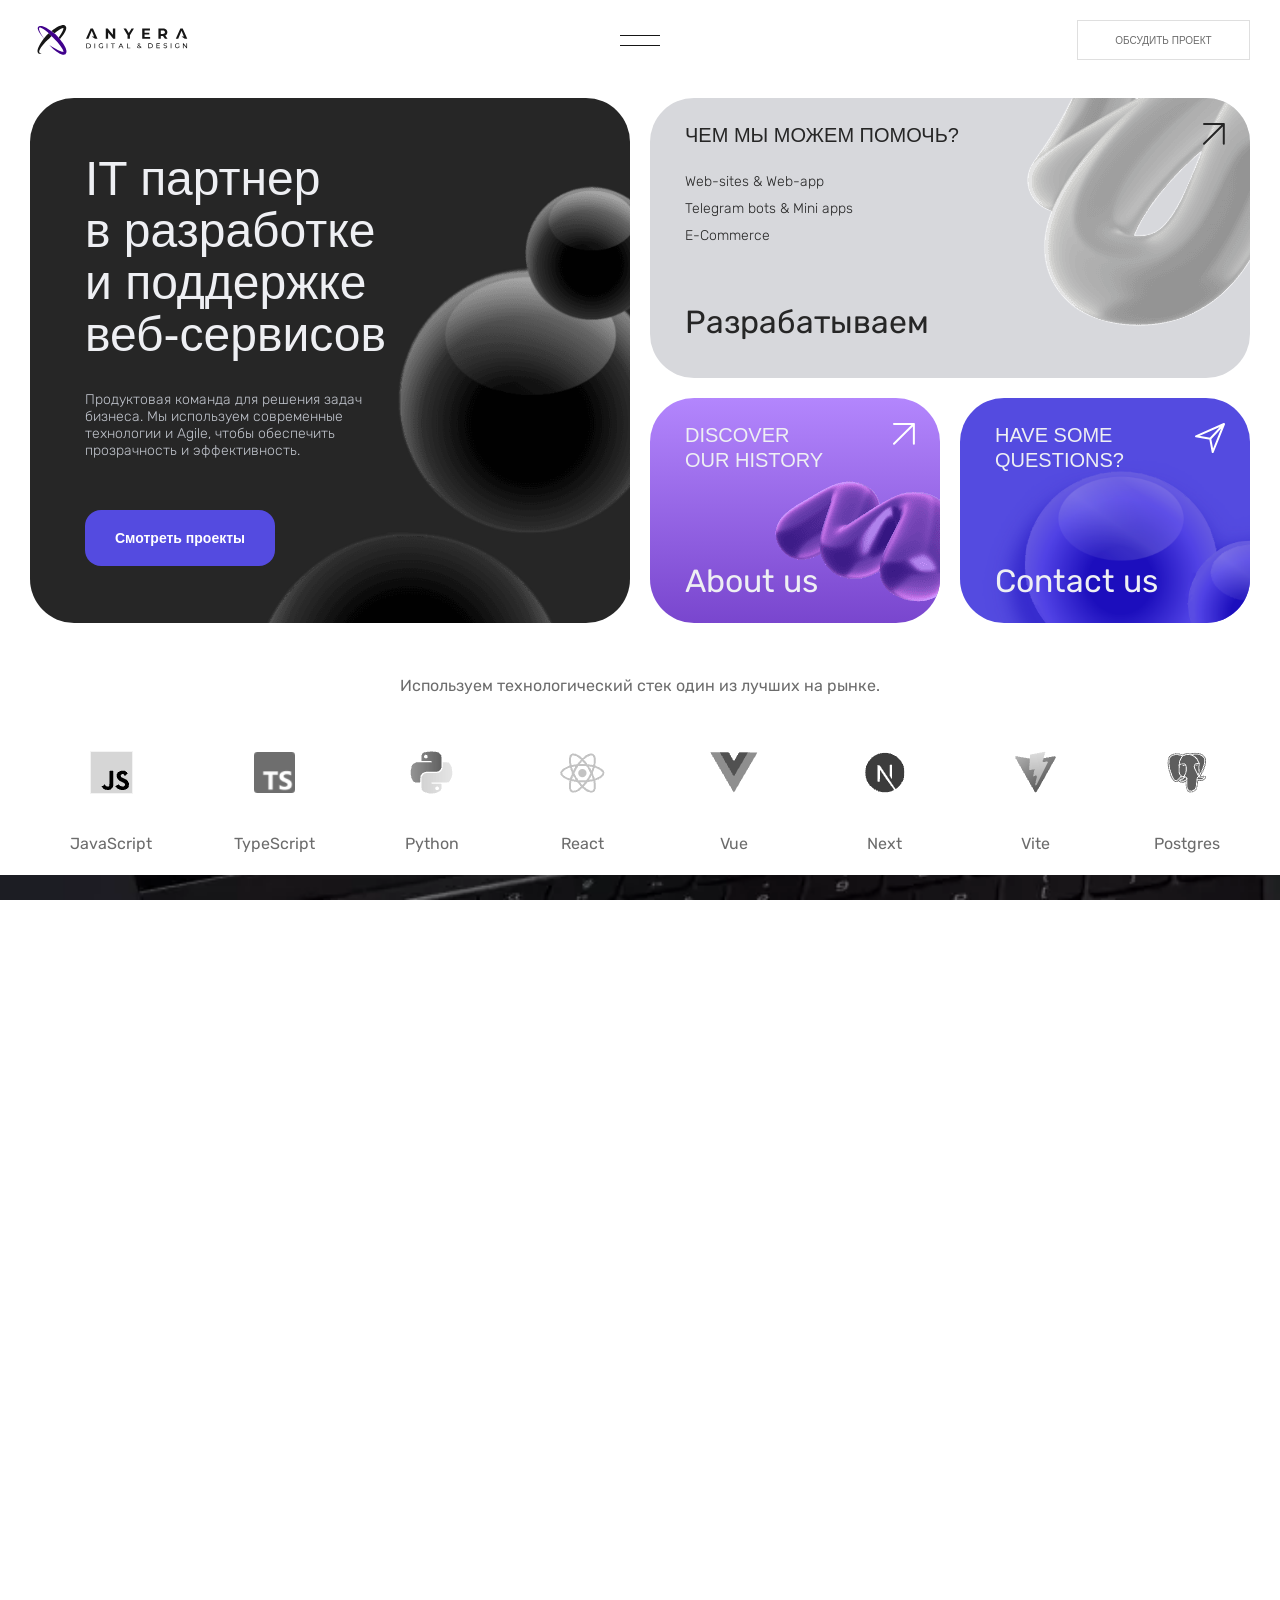
==== commit bdc32466: "Update home" ====
--- a/index.html
+++ b/index.html
@@ -124,7 +124,164 @@
   <main class="main" data-scroll-container>
     <div class="main__border"></div>
     <section class="top" data-scroll-section id="top"><div class="main__border"></div></section>
-    <section class="digital" data-scroll-section>
+    <section class="home" data-scroll-section>
+      <div class="container home__container">
+        <div class="home__flex_one">
+          <div class="home_item home_item__one">
+            <div class="home_item__wrapper">
+              <h2>IT партнер <br> в разработке <br> и поддержке <br> веб-сервисов</h2>
+              <p>Продуктовая команда для решения задач бизнеса. Мы используем современные технологии и Agile, чтобы обеспечить прозрачность и эффективность.</p>
+              <a src="#" class="btn_new">Смотреть проекты</a>
+            </div>
+            <div class="home_item_figurines">
+              <img src="./img/home/figurines_1.png" alt="figurines"/>
+            </div>
+          </div>
+          <div class="home__flex_two">
+            <a class="home_item home_item__two">
+              <div class="home_item__wrapper">
+                <h4>Чем мы можем помочь?</h4>
+                <p>Web-sites & Web-app </p> <p>Telegram bots & Mini apps </p> <p>E-Commerce</p>
+                <p class="sub_headerXL">Разрабатываем</p>
+                <div class="home_item__icon">
+                  <svg width="21.822266" height="21.818359" viewBox="0 0 21.8223 21.8184" fill="none" xmlns="http://www.w3.org/2000/svg" xmlns:xlink="http://www.w3.org/1999/xlink">
+                    <defs/>
+                    <path id="Линия 5" d="M1 20.8L20.82 1.02M1.02 1L20.82 1.02L20.8 20.81" stroke="#262626" stroke-opacity="1.000000" stroke-width="2.000000" stroke-linejoin="round" stroke-linecap="round"/>
+                  </svg> 
+                </div>
+              </div>
+              <div class="home_item_figurines">
+                <img src="./img/home/figurines_2.png" alt="figurines"/>
+              </div>
+            </a>
+            <div class="home__flex_three">
+              <a class="home_item home_item__three">
+                <div class="home_item__wrapper">
+                  <h4>DISCOVER <br>
+                    OUR HISTORY</h4>
+                  <p class="sub_headerXL">About us</p>
+                  <div class="home_item__icon">
+                    <svg width="21.892578" height="21.750000" viewBox="0 0 21.8926 21.75" fill="none" xmlns="http://www.w3.org/2000/svg" xmlns:xlink="http://www.w3.org/1999/xlink">
+                      <defs/>
+                      <path id="Линия 4" d="M1 20.73L20.88 1.01M1.02 0.99L20.88 1.01L20.87 20.75" stroke="#FFFFFF" stroke-opacity="1.000000" stroke-width="2.000000" stroke-linejoin="round" stroke-linecap="round"/>
+                    </svg>
+                  </div>
+              </div>
+                <div class="home_item_figurines">
+                  <img src="./img/home/figurines_3.png" alt="figurines"/>
+                </div>
+              </a>
+              <a class="home_item home_item__four">
+                <div class="home_item__wrapper">
+                  <h4>HAVE SOME <br>
+                    QUESTIONS?</h4>
+                  <p class="sub_headerXL">Contact us</p>
+                  <div class="home_item__icon">
+                    <svg width="30.025391" height="30.060547" viewBox="0 0 30.0254 30.0605" fill="none" xmlns="http://www.w3.org/2000/svg" xmlns:xlink="http://www.w3.org/1999/xlink">
+                      <defs/>
+                      <path id="Форма 10" d="M15.25 15.73L1 13.34L29.02 1.03L17.69 29.02L15.25 15.73L29.02 1.03" stroke="#FFFFFF" stroke-opacity="1.000000" stroke-width="2.000000" stroke-linejoin="round"/>
+                    </svg>
+                  </div>
+                </div>
+                <div class="home_item_figurines">
+                  <img src="./img/home/figurines_4.png" alt="figurines"/>
+                </div>
+              </a>
+            </div>
+          </div>
+          <a class="home_item home_item__five">
+            <div class="home_item__wrapper">
+              <h4>Чем мы можем помочь?</h4>
+              <p>Web-sites & Web-app </p> <p>Telegram bots & Mini apps </p> <p>E-Commerce</p>
+              <p class="sub_headerXL">Разрабатываем</p>
+              <div class="home_item__icon">
+                <svg width="21.822266" height="21.818359" viewBox="0 0 21.8223 21.8184" fill="none" xmlns="http://www.w3.org/2000/svg" xmlns:xlink="http://www.w3.org/1999/xlink">
+                  <defs/>
+                  <path id="Линия 5" d="M1 20.8L20.82 1.02M1.02 1L20.82 1.02L20.8 20.81" stroke="#262626" stroke-opacity="1.000000" stroke-width="2.000000" stroke-linejoin="round" stroke-linecap="round"/>
+                </svg> 
+              </div>
+            </div>
+            <div class="home_item_figurines">
+              <img src="./img/home/figurines_2.png" alt="figurines"/>
+            </div>
+          </a>
+        </div>
+      </div>
+    </section>
+    <section class="stack_scroll" data-scroll-section>
+      <div class="container stack_scroll__container">
+        <div class="stack_scroll__block">
+          <p class="body_long"> Используем технологический стек один из лучших на рынке.</p>
+          <ul class="stack_scroll__list ">
+            <li class="stack_scroll__item">
+              <div class="stack_scroll__link">
+                <div class="stack_scroll__icon">
+                  <img src="./img/stack/JS.png"  alt="icon"/>
+                </div>
+                <p class="body_long">JavaScript</p>
+              </div>
+            </li>
+            <li class="stack_scroll__item">
+              <div class="stack_scroll__link">
+                <div class="stack_scroll__icon">
+                  <img src="./img/stack/TS.png"  alt="icon"/>
+                </div>
+                <p class="body_long">TypeScript</p>
+              </div>
+            </li>
+            <li class="stack_scroll__item">
+              <div class="stack_scroll__link">
+                <div class="stack_scroll__icon">
+                  <img src="./img/stack/Python.png" alt="icon"/>
+                </div>
+                <p class="body_long">Python</p>
+              </div>
+            </li>
+            <li class="stack_scroll__item">
+              <div class="stack_scroll__link">
+                <div class="stack_scroll__icon">
+                  <img src="./img/stack/React.png" alt="icon"/>
+                </div>
+                <p class="body_long">React</p>
+              </div>
+            </li>
+            <li class="stack_scroll__item">
+              <div class="stack_scroll__link">
+                <div class="stack_scroll__icon">
+                  <img src="./img/stack/Vue.png" alt="icon"/>
+                </div>
+                <p class="body_long">Vue</p>
+              </div>
+            </li>
+            <li class="stack_scroll__item">
+              <div class="stack_scroll__link">
+                <div class="stack_scroll__icon">
+                  <img src="./img/stack/Next.png" alt="icon"/>
+                </div>
+                <p class="body_long">Next</p>
+              </div>
+            </li>
+            <li class="stack_scroll__item">
+              <div class="stack_scroll__link">
+                <div class="stack_scroll__icon">
+                  <img src="./img/stack/Vite.png" alt="icon"/>
+                </div>
+                <p class="body_long">Vite</p>
+              </div>
+            </li>
+            <li class="stack_scroll__item">
+              <div class="stack_scroll__link">
+                <div class="stack_scroll__icon">
+                  <img src="./img/stack/Postgres.png" alt="icon"/>
+                </div>
+                <p class="body_long">Postgres</p>
+              </div>
+            </li>
+          </ul>
+        </div>
+      </div>
+    </section>
+    <!-- <section class="digital" data-scroll-section>
       <div class="main__border"></div>
       <div id="digital__square" class="digital__square"></div>
       <div class="container digital__container">
@@ -179,7 +336,7 @@
           </ul>
         </div>
       </div>
-    </section>
+    </section>-->
     <section class="showreel" data-scroll-section data-persistent data-scroll-section-inview>
       <div class="main__border"></div>
       <div class="container showreel__container">
--- a/css/style.css
+++ b/css/style.css
@@ -20,6 +20,9 @@
   --purple: #40018c;
   --error: #d91717;
   --green: #0fe397;
+  --primary-purple: rgb(84, 75, 224);
+  --hover-purple: rgb(109, 102, 228);
+  --focus-purple: rgb(59, 51, 197);
 }
 
 /* Dark mode */
@@ -195,7 +198,7 @@
   color: var(--text);
 }
 
-h3 {
+h3, .title_three {
   font-family: var(--title-font);
   font-size: 39px;
   font-weight: 700;
@@ -266,6 +269,20 @@
   font-weight: 400;
   line-height: 12px;
   color: var(--error);
+}
+
+.sub_headerXL {
+  font-family: var(--text-font);
+  font-size: 40px;
+  font-weight: 400;
+  line-height: -1px;
+}
+
+.body_long {
+  font-family: Rubik;
+  font-weight:400;
+  font-size: 16px;
+  line-height: 145%;
 }
 
 b,
@@ -943,6 +960,28 @@
   transition: transform 0s ease-out;
 }
 
+.btn_new {
+  padding: 20px 30px;
+  font-weight: 600;
+  font-size: 14px;
+  line-height: 17px;
+  color: rgb(255, 255, 255);
+  background-color: var(--primary-purple);
+  border-radius: 16px;
+  -webkit-transition: background-color 0.5s;
+  transition: background-color 0.5s;
+}
+
+.btn_new:hover {
+  color: rgb(255, 255, 255);
+  background-color: var(--hover-purple);
+}
+
+.btn_new:active {
+  color: rgb(255, 255, 255);
+  background-color: var(--focus-purple);
+}
+
 .button__hover,
 .button__hover:after {
   position: absolute;
@@ -1300,7 +1339,6 @@
   position: fixed;
   z-index: 100;
   width: 100%;
-  border-bottom: 1px solid var(--border);
   background-color: var(--bg);
   -webkit-transition: background-color 0.2s linear;
   transition: background-color 0.2s linear;
@@ -2919,10 +2957,18 @@
   max-height: 750px;
 }
 
+.new_project_banner .showreel__inview {
+  max-height: 100%;
+}
+
 .inview {
   height: var(--height);
   position: relative;
   overflow: hidden;
+}
+
+.new_project_banner .inview {
+  height: 100%;
 }
 
 .inview__flex,
@@ -2936,8 +2982,22 @@
   transition: transform 0.01s linear; */
 }
 
+.new_project_banner .inview__flex,
+.new_project_banner .inview__target {
+  position: relative;
+  top: 0;
+  left: 0;
+  right: 0;
+  /* -webkit-transition: -webkit-transform 0.01s linear;
+  transition: transform 0.01s linear; */
+}
+
 .inview__target {
   bottom: calc(var(--height) - var(--height)*2);
+}
+
+.new_project_banner .inview__target {
+  bottom: 0;
 }
 
 .inview__block video,
@@ -2946,6 +3006,13 @@
   height: var(--height);
   object-fit: cover;
   object-position: top center;
+}
+
+.new_project_banner .inview__block video,
+.new_project_banner .inview__block img {
+  width: 100%;
+  height: 100%;
+  object-fit: contain;
 }
 
 .showreel__circle {
@@ -5095,6 +5162,10 @@
   max-height: 620px;
 }
 
+.new_project_banner .project_banner__inview {
+  max-height: 100%;
+}
+
 .project_banner__image {
   display: -webkit-box;
   display: -ms-flexbox;
@@ -9080,6 +9151,249 @@
 
 /* end generation */
 
+/* start home */
+
+.home__flex_one {
+  display: flex;
+  padding: 20px 0 50px;
+  gap: 20px;
+}
+
+.home_item {
+  display: block;
+  border-radius: 44px;
+  overflow: hidden;
+  position: relative;
+}
+
+.home_item__one {
+  width: calc(50% - 10px);
+  height: fit-content;
+  min-height: 600px;
+  background-color: rgb(38, 38, 38);
+}
+
+.home__flex_two {
+  display: flex;
+  flex-direction: column;
+  gap: 20px;
+  width: calc(50% - 10px);
+}
+
+.home_item__two {
+  width: 100%;
+  height: calc(50% - 10px);
+  background-color: rgb(215, 216, 220);
+  flex: 1;
+}
+
+.home__flex_three {
+  display: flex;
+  height: calc(50% - 10px);
+  gap: 20px;
+  flex: 1;
+}
+.home_item__three {
+  width: calc(50% - 10px);
+  height: 100%;
+  background: linear-gradient( rgb(179, 134, 253), rgb(121, 70, 206));
+}
+
+.home_item__four {
+  width: calc(50% - 10px);
+  height: 100%;
+  background-color: rgb(84, 75, 224)
+}
+
+.home_item__five {
+  display: none;
+}
+
+.home_item .home_item__wrapper {
+  position: relative;
+  z-index: 10;
+}
+
+.home_item .home_item_figurines{
+  position: absolute;
+  z-index: 1;
+  -webkit-transform: scale(1);
+  transform: scale(1);
+  -webkit-transition: transform 1s;
+  transition: transform 1s;
+}
+
+.home_item:hover .home_item_figurines{
+  -webkit-transform: scale(1.2);
+  transform: scale(1.2);
+  -webkit-transition: transform 1s;
+  transition: transform 1s;
+}
+
+.home_item__one .home_item_figurines{
+  top: 20px;
+  right: -100px;
+}
+
+.home_item__one .home_item__wrapper {
+  padding: 80px 50px 50px;
+}
+
+.home_item h2,
+.home_item h4,
+.home_item .sub_headerXL {
+  color: rgb(238, 239, 243);
+  font-weight: 400;
+}
+
+.home_item__two h4,
+.home_item__two .sub_headerXL,
+.home_item__five h4,
+.home_item__five .sub_headerXL{
+  color: rgb(38, 38, 38)
+}
+
+.home_item__two h4,
+.home_item__five h4 {
+  text-transform: uppercase;
+}
+
+.home_item p {
+  color: rgb(192, 196, 204);
+}
+
+.home_item__one p {
+  width: 100%;
+  max-width: 350px;
+  margin: 30px 0 120px;
+}
+
+.home_item__two p,
+.home_item__five p {
+  color: rgb(38, 38, 38)
+}
+
+.home_item__two  {
+  padding: 25px 25px 30px 35px;
+}
+
+.home_item__two .home_item_figurines{
+  bottom: -140px;
+  right:  -200px;
+}
+
+.home_item__icon {
+  position: absolute;
+  top: 0;
+  right: 0;
+}
+
+.home_item__two h4 {
+  margin: 0 0 25px;
+}
+
+.home_item__two p {
+  margin: 0 0 10px;
+}
+
+.home_item .sub_headerXL {
+  margin: 120px 0 auto;
+}
+
+.home_item__two .sub_headerXL {
+  margin: 100px 0 auto;
+}
+
+.home_item__three, 
+.home_item__four {
+  padding: 25px 25px 30px 35px;
+}
+
+.home_item__three .home_item_figurines {
+  top: 0px;
+  right: -75px;
+}
+
+.home_item__four .home_item_figurines {
+  top: -70px;
+  right: -218px;
+  -webkit-transform: scale(0.7);
+  transform: scale(0.7);
+}
+
+.home_item__four:hover .home_item_figurines {
+  -webkit-transform: scale(0.9);
+  transform: scale(0.9);
+}
+
+/* end home */
+
+
+/* start stack_scroll */
+.stack_scroll .body_long { 
+  text-align: center;
+}
+
+.stack_scroll__block {
+  width: 100%;
+  max-width: 100%;
+  height: 200px;
+  position: relative;
+}
+
+.stack_scroll__list {
+  display: flex;
+  position: absolute;
+  white-space: nowrap;
+  will-change: transform;
+  -webkit-animation: marquee 18s linear infinite;
+  animation: marquee 18s linear infinite;
+  animation-play-state: running;
+  gap: 2px;
+}
+
+.stack_scroll__container {
+  overflow: hidden;
+}
+
+.stack_scroll__item {
+  display: flex;
+}
+
+.stack_scroll__link {
+  display: flex;
+  flex-direction: column;
+  width: 100%;
+  height: 100%;
+  padding: 55px 85px;
+  align-items: center;
+  justify-content: center;
+  gap: 20px;
+  color: var(--black)
+} 
+
+@-webkit-keyframes marquee {
+  from { -webkit-transform: translateX(0); }
+  to { -webkit-transform: translateX(-50%); }
+}
+
+@keyframes marquee {
+  from { transform: translateX(0); }
+  to { transform: translateX(-50%); }
+} 
+
+.stack_scroll__icon {
+  filter: grayscale(100%);
+  -webkit-transition: filter 0.3s;
+  transition: filter 0.3s;
+}
+
+.stack_scroll__item:hover  .stack_scroll__icon{
+  filter: grayscale(0%);
+}
+
+/* end stack_scroll */
+
 /* start form__successfully */
 
 .form__successfully {
@@ -9238,6 +9552,9 @@
   .showreel__inview {
     max-height: 600px;
   }
+  .new_project_banner .showreel__inview {
+    max-height: 100%;
+  }
   .expertise__left,
   .expertise__right {
     padding: 60px;
@@ -9295,6 +9612,9 @@
   }
   .project_banner__inview {
     max-height: 520px;
+  }
+  .new_project_banner .project_banner__inview {
+    max-height: 100%;
   }
   .project_desktop__img {
     max-width: 820px;
@@ -9659,6 +9979,10 @@
     width: 30px;
     height: 15px;
   }
+
+  .home_item__one .home_item__wrapper {
+    padding: 55px 55px 50px;
+  }
 }
 /* end 1919px */
 
@@ -9698,6 +10022,9 @@
   h6 {
     font-size: 36px;
     line-height: 45px;
+  }
+  .sub_headerXL {
+    font-size: 32px;
   }
   a,
   p,
@@ -9843,6 +10170,9 @@
   }
   .showreel__inview {
     max-height: 450px;
+  }
+  .new_project_banner .showreel__inview {
+    max-height: 100%;
   }
   .accredited__flex {
     max-width: 100%;
@@ -9988,6 +10318,9 @@
   .project_banner__inview {
     max-height: 450px;
   }
+  .new_project_banner .project_banner__inview {
+    max-height: 100%;
+  }
   .project_desktop__img {
     max-width: 820px;
   }
@@ -10410,6 +10743,41 @@
     left: 0;
     -webkit-transform: translateX(0px) translateY(0px);
     transform: translateX(0px) translateY(0px);
+  }
+
+  .home_item__one {
+    min-height: 525px;
+  }
+  .home_item__one p {
+    max-width: 330px;
+    margin: 30px 0 70px;
+  }
+  .home_item__one .home_item_figurines {
+    top: 0px;
+    right: -120px;
+    -webkit-transform: scale(0.8);
+    transform: scale(0.8);
+  }
+  .home_item__one:hover .home_item_figurines{
+    -webkit-transform: scale(1);
+    transform: scale(1);
+  }
+  .home_item__two .home_item_figurines {
+    bottom: -190px;
+    right: -385px;
+  }
+  .home_item .sub_headerXL {
+    margin: 100px 0 auto;
+  }
+  .home_item__two .sub_headerXL {
+    margin: 70px 0 auto;
+  }
+  .home_item__four .home_item_figurines {
+    top: -50px;
+    right: -225px;
+  }
+  .stack_scroll__link {
+    padding: 40px 40px;
   }
 }
 /* end 1439px */
@@ -11325,8 +11693,138 @@
   .footer__bottom p {
     padding: 20px 0 2px;
   }
+  .home_item:hover .home_item_figurines {
+    -webkit-transform: scale(1);
+    transform: scale(1);
+  }
+  .home_item__one:hover .home_item_figurines { 
+    -webkit-transform: scale(0.8);
+    transform: scale(0.8);
+  }
+  .home_item__four:hover .home_item_figurines {
+    -webkit-transform: scale(0.7);
+    transform: scale(0.7);
+  }
+  .home_item__two {
+    display: none;
+  }
+  .home_item__five {
+    display: block;
+    width: 100%;
+    width: 100%;
+    background-color: rgb(215, 216, 220);
+  }
+  .home__flex_one {
+    flex-wrap: wrap;
+  }
+  .home_item__one p {
+    max-width: 240px;
+    margin: 30px 0 70px;
+  }
+  .home__flex_three {
+    flex-direction: column;
+    font-weight: 400;
+    font-size: 16px;
+    line-height: 145%;
+  }
+  .home_item__three, .home_item__four {
+    width: 100%;
+  }
+  .home_item__one .home_item__wrapper {
+    padding: 36px 36px 50px;
+  }
+  .home_item__one .home_item_figurines {
+    top: -17px;
+    right: -176px;
+  }
+  .home_item .sub_headerXL {
+    margin: 120px 0 auto;
+  }
+  .home_item__five {
+    padding: 25px 35px;
+  }
+  .home_item__five h4 {
+    padding: 0 0 16px;
+  }
+  .home_item__five p {
+    padding: 0 0 7px;
+  }
+  .home_item__five .sub_headerXL {
+    margin: 27px 0 auto;
+  }
+  .home_item__five  .home_item_figurines {
+    top: -326px;
+    left: 40px;
+  }
 }
 /* end 1023px */
+
+/* start 767px */
+@media (max-width: 767px) {
+  .home__flex_one {
+    flex-direction: column;
+  }
+  .home_item__one {
+    width: 100%;
+  }
+  .home__flex_two {
+    width: 100%;
+  }
+  .home_item__one,
+  .home_item__two,
+  .home_item__three, 
+  .home_item__four {
+    min-height: 440px;
+  }
+  .home_item__two {
+    display: block;
+    flex: auto;
+  }
+  .home_item__five {
+    display: none;
+  }
+  .home_item .sub_headerXL {
+    margin: 310px 0 auto;
+  }
+  .home_item__two .sub_headerXL {
+    margin: 230px 0 auto;
+  }
+  .home_item__three .home_item_figurines {
+    top: 50px;
+    right: 15px;
+    -webkit-transform: scale(2);
+    transform: scale(2);
+  }
+  .home_item__three:hover .home_item_figurines{
+    -webkit-transform: scale(2);
+    transform: scale(2);
+  }
+  .home_item__four .home_item_figurines {
+    top: 30px;
+    right: -190px;
+    -webkit-transform: scale(1);
+    transform: scale(1);
+  }
+  .home_item__four:hover .home_item_figurines{
+    -webkit-transform: scale(1);
+    transform: scale(1);
+  }
+  .home_item__two .home_item_figurines {
+    bottom: -110px;
+    right: -230px;
+    -webkit-transform: rotate(309deg);
+    transform: rotate(309deg);
+  }
+  .home_item__two:hover .home_item_figurines {
+    -webkit-transform: rotate(309deg);
+    transform: rotate(309deg);
+  }
+  .stack_scroll__link {
+    padding: 15px 15px;
+    gap: 0;
+  }
+}
+/* end 767px */
 
 /* start 579px */
 @media (max-width: 579px) {
@@ -11736,6 +12234,40 @@
 /* end 579px */
 
 /* start 389px */
+@media (max-width: 470px) {
+
+  .home_item__two, 
+  .home_item__three, 
+  .home_item__four {
+    min-height: 390px;
+  }
+  .home_item .sub_headerXL {
+    margin: 260px 0 auto;
+  }
+  .home_item__two .sub_headerXL {
+    margin: 180px 0 auto;
+  }
+  .home_item .home_item_figurines,
+  .home_item:hover .home_item_figurines {
+    -webkit-transform: scale(0.8);
+    transform: scale(0.8);
+  }
+  .home_item__three .home_item_figurines,
+  .home_item__three:hover .home_item_figurines {
+    -webkit-transform: scale(1.6);
+    transform: scale(1.6);
+  }
+  .home_item__two .home_item_figurines,
+  .home_item__two:hover .home_item_figurines {
+    -webkit-transform: scale(0.8) rotate(309deg);
+    transform: scale(0.8) rotate(309deg);
+  } 
+
+
+}
+/* end 579px */
+
+/* start 389px */
 @media (max-width: 389px) {
   .project_desktop__container,
   .project_tab__container {
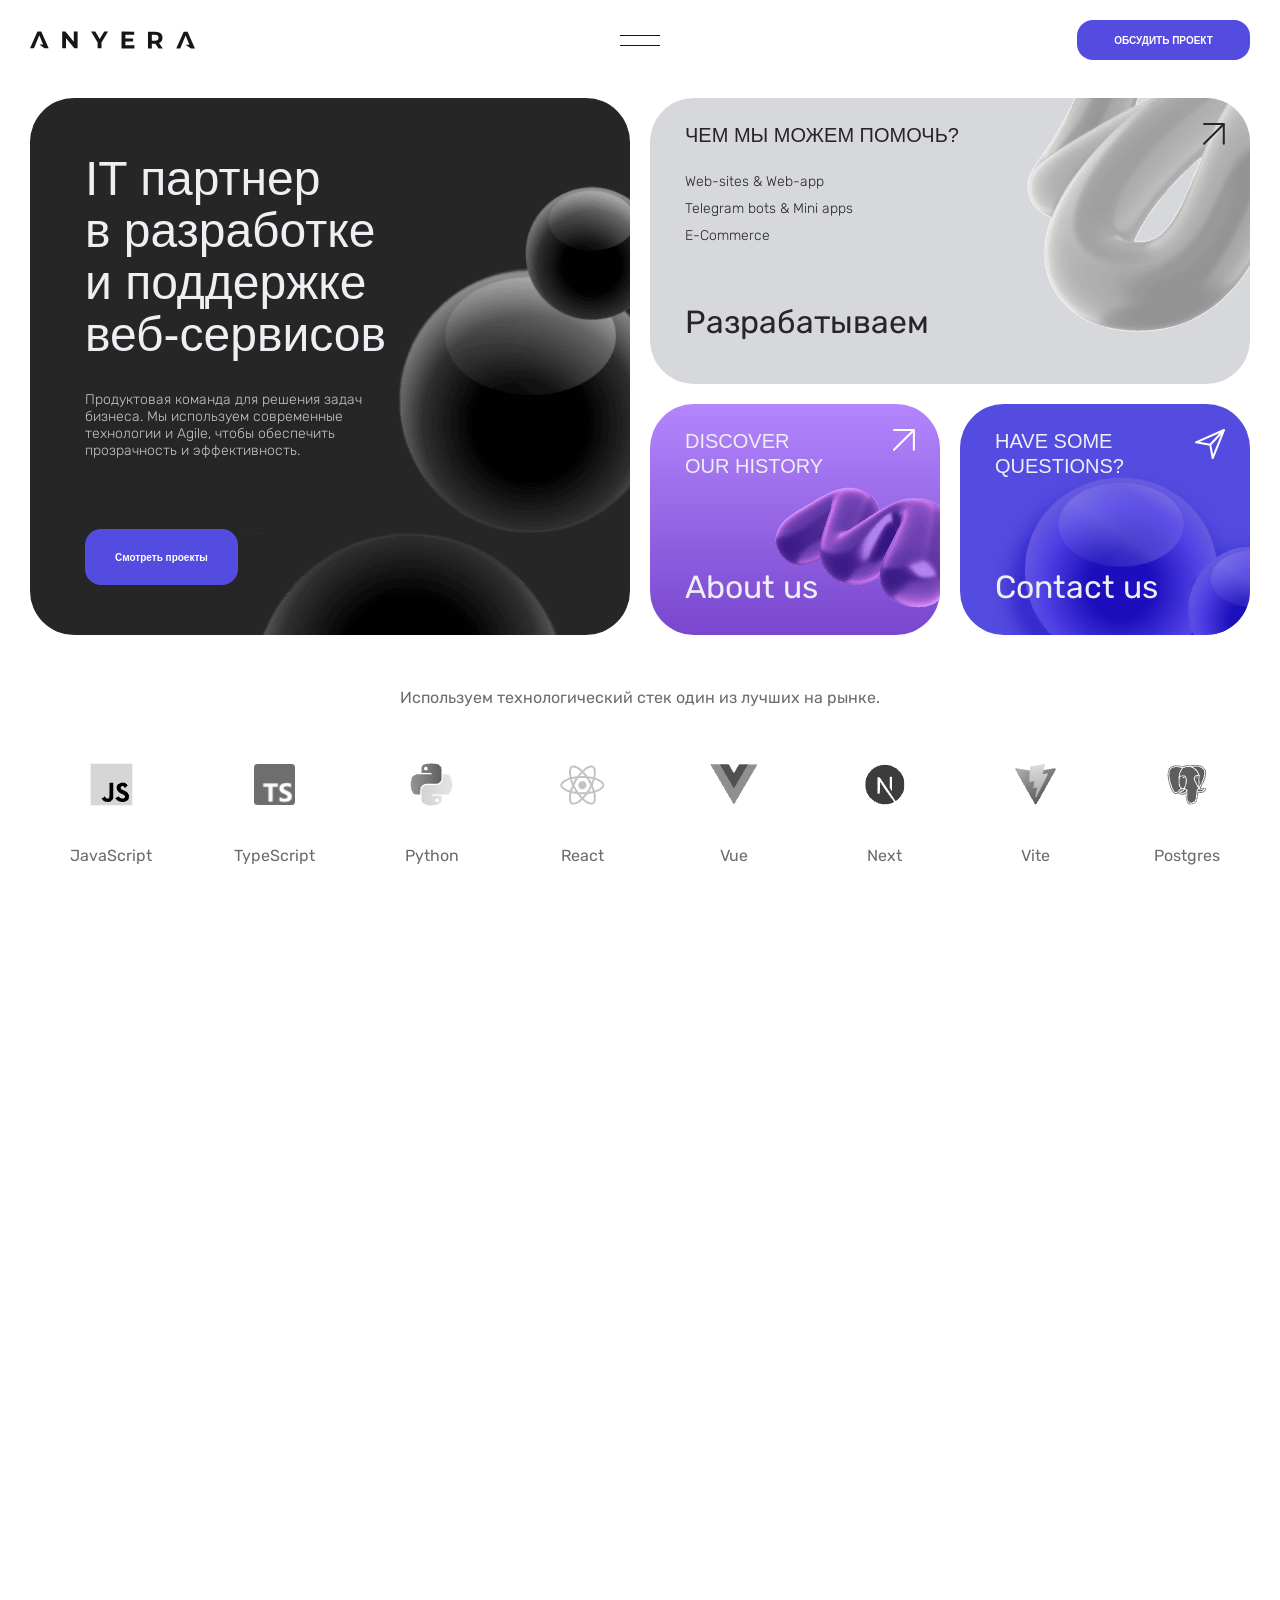
==== commit af30e02b: "Update projects" ====
--- a/index.html
+++ b/index.html
@@ -60,30 +60,19 @@
     <div class="container header__container">
       <div class="header__content">
         <a class="header__name" href="index.html">
-          <svg width="170" height="34" viewBox="0 0 170 34" fill="none" xmlns="http://www.w3.org/2000/svg">
-            <path style="--inc-step: 1;" d="M32.5327 2.84143C32.5054 2.63655 32.459 2.4347 32.394 2.23855C32.2422 1.78279 31.9952 1.36477 31.6697 1.01238C31.3284 0.668391 30.9145 0.405703 30.4586 0.243702C30.2653 0.16637 30.0642 0.110478 29.8588 0.0770211C29.675 0.0361788 29.4878 0.012729 29.2997 0.0069799C28.6734 -0.0210865 28.0462 0.0355733 27.4349 0.175434C26.4162 0.426043 25.4252 0.778606 24.4766 1.22783C22.6587 2.07275 21.0139 3.08436 19.4221 4.1598C18.4664 4.80436 17.5406 5.48172 16.6325 6.1777C16.3611 6.38576 16.0905 6.59529 15.8208 6.8063C16.9285 7.64147 19.0432 9.29587 19.2658 9.48471C19.5013 9.27784 19.7393 9.07274 19.9795 8.86941C20.5625 8.3738 21.1544 7.88795 21.7586 7.41894C23.1516 6.33729 24.6109 5.33721 26.0958 4.53572C26.788 4.14769 27.5182 3.83246 28.275 3.59504C28.5581 3.50582 28.8514 3.45309 29.1477 3.43811C29.1907 3.43584 29.2337 3.43584 29.2767 3.43811H29.3253C29.3306 3.47092 29.335 3.50372 29.3412 3.53564C29.3584 3.84621 29.3328 4.15769 29.2652 4.46125C29.0857 5.25567 28.8219 6.02847 28.4781 6.7664C27.7715 8.33745 26.8537 9.88013 25.8732 11.3927C25.3944 12.1321 24.8909 12.8618 24.3715 13.5808C24.224 13.7891 24.0712 13.9957 23.9192 14.2014C24.4731 14.8442 25.1435 15.6741 25.4783 16.089L25.3511 15.9276C25.5578 15.6971 25.7654 15.4657 25.9695 15.2316C26.6426 14.4674 27.3015 13.6854 27.9375 12.8777C29.1327 11.366 30.1997 9.75655 31.1273 8.06615C31.6223 7.15797 32.0228 6.201 32.3224 5.21042C32.4919 4.61752 32.577 4.00352 32.5751 3.38669C32.5778 3.20401 32.5636 3.02148 32.5327 2.84143ZM12.7776 9.3136C12.6699 9.40846 12.5612 9.50156 12.4526 9.59642C11.8015 10.1594 11.147 10.7197 10.5428 11.3359C9.50751 12.3928 8.59502 13.5631 7.68429 14.7325L7.40428 15.0871L7.29739 15.2263C7.26824 15.2644 7.23909 15.3008 7.20906 15.338C5.93484 16.9717 4.74859 18.6725 3.65537 20.4333C2.65808 22.0664 1.73764 23.7589 0.992102 25.5729C0.600783 26.5038 0.304813 27.4722 0.10876 28.4632C0.00501703 29.012 -0.0246941 29.5724 0.0204263 30.1291C0.0734268 30.7108 0.285428 31.4307 0.84105 31.9538C1.40815 32.4591 2.1113 32.5886 2.6625 32.5744C3.19243 32.5569 3.71727 32.4647 4.2216 32.3004C4.37795 32.2463 4.53342 32.1869 4.68888 32.1329C3.01054 31.8332 2.30386 31.4502 2.02473 30.756C1.9652 30.5981 1.92371 30.4339 1.90106 30.2666C1.90106 30.2621 1.90106 30.2568 1.90106 30.2506C1.90106 30.1868 1.90106 30.1167 1.90106 30.0414C1.93922 29.6743 2.02046 29.313 2.1431 28.965C2.4319 28.1705 2.80193 27.4081 3.24727 26.69C3.91161 25.5918 4.64756 24.5389 5.45032 23.5382C5.75066 23.1498 6.05453 22.7686 6.37077 22.3909C6.86014 21.8102 7.36276 21.2383 7.87245 20.6762C8.103 20.4236 8.33797 20.17 8.57382 19.9182C8.56807 19.9113 8.56081 19.9059 8.55262 19.9022C8.55262 19.9022 10.2548 18.0971 11.6682 16.7734C11.6743 16.7734 11.6743 16.7734 11.6796 16.7681C12.3642 16.1111 14.948 13.5684 15.857 12.6703L16.0063 12.5213C15.3711 11.8785 13.6115 10.0965 12.7776 9.31271V9.3136ZM12.5603 9.11145L12.737 9.27725C12.6716 9.21253 12.6125 9.15756 12.5603 9.11057V9.11145Z" fill="currentColor"/>
-            <path style="--inc-step: 2;" d="M32.6648 28.5477C32.4184 27.5223 32.0667 26.5251 31.6152 25.5722C30.7704 23.7478 29.7589 22.0911 28.6898 20.492C27.7856 19.1519 26.8282 17.8606 25.8318 16.6012L25.7015 16.438L25.6226 16.3387C25.2866 15.9236 24.6137 15.097 24.0579 14.4505C23.2255 13.4749 22.3798 12.5179 21.5093 11.5813C20.8155 10.9528 20.1081 10.3358 19.387 9.73038C19.1628 9.54147 17.0405 7.88652 15.9298 7.05106C14.7773 6.2227 13.6187 5.41473 12.4095 4.67506C10.7747 3.641 9.05666 2.74481 7.27327 1.99574C6.34221 1.60451 5.37438 1.30739 4.38422 1.10884C3.8363 1.00525 3.277 0.975417 2.72118 1.02015C2.1361 1.07336 1.41628 1.28622 0.899458 1.84408C0.382639 2.40194 0.258532 3.11855 0.26917 3.67907C0.29105 4.20871 0.383469 4.73306 0.54398 5.23824C0.857036 6.15428 1.25968 7.03718 1.74605 7.8741C2.66533 9.53083 3.77343 11.0386 4.91256 12.5019C5.70331 13.5183 6.53039 14.5028 7.36989 15.4748L7.47716 15.3356C6.69882 14.3352 5.95063 13.3143 5.25209 12.2598C4.23585 10.7336 3.35064 9.12406 2.60594 7.44839C2.25271 6.63635 1.98905 5.78819 1.81963 4.91895C1.74449 4.53106 1.72657 4.13425 1.76644 3.74115C1.80988 3.38107 1.9393 3.13806 2.0838 3.03607C2.2283 2.93408 2.46587 2.89062 2.79919 2.91279C3.16627 2.94725 3.52772 3.02679 3.87538 3.14959C4.67038 3.44295 5.43441 3.8143 6.1563 4.25822C7.65091 5.15664 9.07548 6.24842 10.4469 7.39518C11.2004 8.03108 11.9344 8.68827 12.6551 9.35611C12.7074 9.40311 12.7668 9.4581 12.8324 9.52196L12.8714 9.55832C13.7056 10.3423 15.4741 12.1241 16.1115 12.768C16.1567 12.8159 16.2196 12.8798 16.295 12.9587C16.3269 12.9924 16.3446 13.0092 16.3446 13.0092C17.474 14.1746 21.1946 17.9661 21.1946 17.9661C21.7806 18.5107 22.7025 19.575 22.7247 19.6149V19.6211C23.6608 20.6694 24.5685 21.7354 25.4249 22.8379C26.5064 24.2427 27.5117 25.7061 28.3121 27.1978C28.6956 27.8959 29.0112 28.6292 29.2545 29.3876C29.3372 29.6736 29.3892 29.9677 29.4096 30.2647C29.4145 30.3082 29.4127 30.3522 29.4043 30.3951V30.4474C29.3777 30.4528 29.3458 30.4528 29.3156 30.459C29.0054 30.4791 28.6939 30.4555 28.3902 30.3889C28.1863 30.3454 27.9806 30.2913 27.7696 30.2275C27.7371 30.224 27.7049 30.2186 27.673 30.2115C24.7476 29.5127 17.5981 25.1101 13.4574 22.6028C16.1035 25.589 19.6796 28.828 21.7673 30.3774C22.7335 31.0577 23.7374 31.6828 24.7742 32.2496C25.682 32.7518 26.6414 33.1541 27.6358 33.4496C28.2265 33.6218 28.8386 33.7093 29.4539 33.7095C29.6378 33.7072 29.8213 33.6909 30.0027 33.6607C30.208 33.6381 30.4098 33.5907 30.6037 33.5197C31.0643 33.3748 31.4857 33.1267 31.8359 32.7942C32.1783 32.452 32.4408 32.0383 32.6045 31.5827C32.6776 31.3856 32.7337 31.1827 32.772 30.976C32.8082 30.7912 32.8295 30.6038 32.8359 30.4155C32.8667 29.788 32.8092 29.1592 32.6648 28.5477Z" fill="currentColor"/>
-            <path style="--inc-step: 3;" d="M60.1681 4L55 15.6628H57.7497L61.4762 6.65093L64.1284 13.0912H61.5012L65.1869 15.6628H68.0034L62.8185 4H60.1681Z" fill="currentColor"/>
-            <path style="--inc-step: 4;" d="M85.4384 11.0757L79.6253 4H77.3867V15.6628H80.0594V8.58431L85.8894 15.6628H88.1111V4H85.4384V11.0757Z" fill="currentColor"/>
-            <path style="--inc-step: 5;" d="M106.632 4L103.497 9.17776L100.374 4H97.4961L102.031 11.5058V15.6628H104.741V11.5338L109.293 4H106.632Z" fill="currentColor"/>
-            <path style="--inc-step: 6;" d="M121.344 10.7976H126.729V8.69908H121.344V6.16665H127.442V4H118.676V15.6628H127.657V13.4971H121.344V10.7976Z" fill="currentColor"/>
-            <path style="--inc-step: 7;" d="M144.784 11.913C145.496 11.6156 146.105 11.1141 146.532 10.4715C146.943 9.84446 147.148 9.09804 147.149 8.23219C147.149 7.35453 146.943 6.59909 146.532 5.96588C146.105 5.31888 145.497 4.81202 144.784 4.5085C144.03 4.17012 143.131 4.00062 142.087 4H137.042V15.6628H139.74V12.4103H142.087H142.212L144.45 15.6609H147.364L144.76 11.9223L144.784 11.913ZM143.802 6.73189C144.213 7.08706 144.418 7.58686 144.418 8.23126C144.418 8.86385 144.213 9.36147 143.802 9.7241C143.392 10.0867 142.77 10.2671 141.937 10.2653H139.74V6.19634H141.937C142.77 6.19634 143.392 6.37424 143.802 6.73003V6.73189Z" fill="currentColor"/>
-            <path style="--inc-step: 8;" d="M164.567 4H161.916L156.748 15.6628H159.499L163.224 6.65093L165.876 13.0912H163.25L166.936 15.6628H169.751L164.567 4Z" fill="currentColor"/>
-            <path style="--inc-step: 9;" d="M55.2676 26.3851V20.9304H57.5666C58.0997 20.9197 58.6275 21.0374 59.1056 21.2735C59.5344 21.489 59.8936 21.8213 60.1418 22.232C60.3845 22.6683 60.5118 23.1592 60.5118 23.6584C60.5118 24.1576 60.3845 24.6485 60.1418 25.0847C59.8938 25.4946 59.5345 25.8256 59.1056 26.0392C58.6278 26.276 58.0998 26.3937 57.5666 26.3824L55.2676 26.3851ZM56.0464 25.7081H57.521C57.9271 25.7184 58.3296 25.6301 58.694 25.4507C59.0137 25.289 59.2799 25.0386 59.4608 24.7295C59.64 24.4004 59.7339 24.0317 59.7339 23.657C59.7339 23.2824 59.64 22.9137 59.4608 22.5846C59.2787 22.2774 59.0127 22.0286 58.694 21.8674C58.3287 21.6896 57.9258 21.6031 57.5197 21.6154H56.0451L56.0464 25.7081Z" fill="currentColor"/>
-            <path style="--inc-step: 9;" d="M64.5342 26.3844V20.9297H65.313V26.3844H64.5342Z" fill="currentColor"/>
-            <path style="--inc-step: 10;" d="M72.2413 26.3816C71.8448 26.3855 71.4511 26.3155 71.0803 26.1752C70.7394 26.0452 70.4284 25.8476 70.166 25.5941C69.9036 25.3407 69.6952 25.0367 69.5534 24.7006C69.2621 23.9865 69.2621 23.1867 69.5534 22.4726C69.6956 22.1395 69.9035 21.8386 70.1647 21.5878C70.431 21.3339 70.7449 21.1353 71.0884 21.0033C71.8484 20.7255 72.6823 20.7255 73.4424 21.0033C73.7924 21.1378 74.105 21.3543 74.354 21.6347L73.87 22.1173C73.6627 21.9097 73.4149 21.7468 73.1421 21.6388C72.8695 21.535 72.5799 21.4832 72.2882 21.4859C71.9913 21.4834 71.6967 21.5366 71.4195 21.6428C71.1627 21.7429 70.9284 21.8933 70.7305 22.0852C70.5341 22.2741 70.3801 22.5026 70.2787 22.7554C70.066 23.291 70.066 23.8875 70.2787 24.4231C70.3812 24.6754 70.5351 24.9036 70.7305 25.0934C70.9283 25.2847 71.1626 25.4343 71.4195 25.5331C71.6953 25.6391 71.9887 25.6918 72.2842 25.6886C72.5689 25.6905 72.852 25.6452 73.122 25.5545C73.3998 25.4577 73.6535 25.3022 73.866 25.0987L74.3111 25.6899C74.0328 25.9234 73.7112 26.0997 73.3646 26.2087C73.0016 26.3251 72.6225 26.3835 72.2413 26.3816ZM73.559 25.5867V23.5598H74.307V25.6859L73.559 25.5867Z" fill="currentColor"/>
-            <path style="--inc-step: 10;" d="M78.375 26.3844V20.9297H79.1498V26.3844H78.375Z" fill="currentColor"/>
-            <path style="--inc-step: 11;" d="M85.0419 26.3777V21.608H83.1719V20.9297H87.6842V21.608H85.8074V26.3844L85.0419 26.3777Z" fill="currentColor"/>
-            <path style="--inc-step: 11;" d="M91.7061 26.3844L94.1767 20.9297H94.9475L97.4262 26.3844H96.6085L94.4019 21.3667H94.7143L92.5104 26.3844H91.7061ZM92.7584 25.021L92.9689 24.3977H96.0387L96.2653 25.021H92.7584Z" fill="currentColor"/>
-            <path style="--inc-step: 12;" d="M101.448 26.3844V20.9297H102.228V25.7074H105.178V26.3844H101.448Z" fill="currentColor"/>
-            <path style="--inc-step: 12;" d="M114.821 26.3587C114.485 26.3647 114.152 26.3036 113.84 26.1791C113.574 26.0747 113.34 25.9028 113.162 25.6804C112.996 25.4696 112.908 25.2084 112.912 24.9404C112.91 24.7068 112.966 24.4764 113.076 24.2702C113.208 24.0409 113.386 23.8407 113.597 23.6817C113.891 23.4571 114.205 23.2601 114.536 23.0932C114.792 22.9626 115.04 22.8171 115.28 22.6575C115.428 22.5632 115.557 22.4428 115.662 22.3022C115.735 22.1959 115.775 22.0696 115.774 21.9403C115.777 21.8589 115.761 21.778 115.729 21.7032C115.697 21.6285 115.649 21.5616 115.588 21.5073C115.436 21.3871 115.245 21.3274 115.052 21.3397C114.845 21.3276 114.641 21.3931 114.479 21.5234C114.412 21.5832 114.358 21.6572 114.322 21.7402C114.287 21.8232 114.27 21.913 114.273 22.0033C114.273 22.1003 114.29 22.1965 114.324 22.2875C114.369 22.398 114.433 22.5004 114.512 22.5904C114.635 22.7389 114.766 22.8807 114.904 23.0154L117.788 25.8828L117.368 26.3815L114.306 23.3345C114.151 23.184 114.007 23.0213 113.877 22.8478C113.781 22.721 113.705 22.5805 113.651 22.4309C113.605 22.2982 113.581 22.1586 113.581 22.018C113.576 21.7903 113.64 21.5664 113.765 21.3759C113.891 21.1863 114.069 21.0373 114.278 20.9469C114.523 20.8409 114.787 20.7892 115.053 20.7954C115.299 20.7894 115.543 20.8351 115.77 20.9295C115.967 21.0104 116.134 21.1499 116.248 21.3291C116.363 21.5083 116.419 21.7185 116.41 21.9309C116.411 22.1333 116.359 22.3323 116.257 22.5073C116.132 22.7106 115.966 22.8859 115.77 23.0221C115.485 23.2258 115.182 23.4052 114.867 23.5583C114.61 23.6857 114.365 23.8355 114.135 24.0061C113.983 24.1164 113.855 24.2553 113.757 24.4149C113.681 24.551 113.642 24.7043 113.643 24.86C113.641 25.0249 113.695 25.1856 113.796 25.3158C113.907 25.4561 114.056 25.5625 114.225 25.6228C114.43 25.7 114.648 25.7373 114.867 25.7327C115.194 25.7371 115.516 25.6592 115.805 25.5061C116.096 25.3464 116.339 25.1123 116.51 24.8278C116.717 24.4831 116.858 24.1031 116.927 23.7071L117.528 23.9015C117.443 24.3778 117.26 24.8314 116.992 25.234C116.752 25.5848 116.43 25.8712 116.053 26.0678C115.672 26.2624 115.249 26.3622 114.821 26.3587Z" fill="currentColor"/>
-            <path style="--inc-step: 13;" d="M125.514 26.2503V20.7956H127.813C128.346 20.7849 128.874 20.9026 129.352 21.1388C129.782 21.3534 130.144 21.6858 130.393 22.0973C130.636 22.5335 130.763 23.0244 130.763 23.5236C130.763 24.0228 130.636 24.5137 130.393 24.95C130.146 25.3609 129.786 25.6928 129.357 25.9071C128.879 26.1439 128.351 26.2616 127.818 26.2503H125.514ZM126.293 25.5733H127.767C128.173 25.5837 128.576 25.4953 128.94 25.3159C129.26 25.1543 129.526 24.9039 129.707 24.5947C129.886 24.2656 129.98 23.8969 129.98 23.5223C129.98 23.1476 129.886 22.7789 129.707 22.4498C129.525 22.1427 129.259 21.8939 128.94 21.7326C128.575 21.5549 128.172 21.4684 127.766 21.4806H126.291L126.293 25.5733Z" fill="currentColor"/>
-            <path style="--inc-step: 13;" d="M135.563 25.5726H138.743V26.2496H134.784V20.7949H138.634V21.4799H135.563V25.5726ZM135.493 23.1489H138.298V23.8112H135.493V23.1489Z" fill="currentColor"/>
-            <path style="--inc-step: 14;" d="M144.854 26.2432C144.449 26.2448 144.047 26.18 143.662 26.0515C143.332 25.9517 143.026 25.7831 142.766 25.5569L143.054 24.9496C143.289 25.1474 143.558 25.3005 143.849 25.4014C144.17 25.5209 144.511 25.5817 144.854 25.581C145.116 25.5896 145.376 25.5524 145.625 25.4711C145.797 25.417 145.949 25.3129 146.062 25.1721C146.153 25.0463 146.2 24.8942 146.196 24.7391C146.2 24.6552 146.185 24.5714 146.154 24.4935C146.122 24.4156 146.075 24.3453 146.014 24.2874C145.876 24.1637 145.714 24.0693 145.538 24.0099C145.328 23.936 145.113 23.8751 144.896 23.8276C144.661 23.7753 144.427 23.7149 144.191 23.6439C143.966 23.5788 143.748 23.4888 143.543 23.3758C143.352 23.2697 143.191 23.1182 143.073 22.9347C142.945 22.72 142.882 22.4726 142.893 22.2229C142.891 21.9482 142.968 21.6786 143.116 21.4467C143.283 21.1939 143.521 20.9962 143.801 20.8783C144.174 20.7228 144.577 20.6496 144.982 20.6639C145.298 20.6644 145.614 20.7063 145.92 20.7885C146.209 20.8613 146.483 20.9823 146.731 21.1465L146.474 21.7698C146.247 21.618 145.997 21.5035 145.734 21.4307C145.487 21.3628 145.233 21.3277 144.978 21.3261C144.72 21.318 144.464 21.3575 144.221 21.4427C144.05 21.502 143.899 21.6107 143.788 21.7551C143.699 21.8825 143.652 22.035 143.654 22.1907C143.65 22.276 143.664 22.3611 143.696 22.4404C143.727 22.5197 143.775 22.5914 143.837 22.6506C143.975 22.772 144.137 22.8633 144.313 22.9187C144.523 22.9907 144.738 23.0516 144.955 23.101C145.189 23.1559 145.424 23.2163 145.66 23.2846C145.885 23.3485 146.103 23.4385 146.307 23.5527C146.497 23.6581 146.659 23.8081 146.778 23.9898C146.905 24.2008 146.968 24.4446 146.958 24.6909C146.958 24.9633 146.88 25.2302 146.732 25.459C146.56 25.7125 146.317 25.9101 146.034 26.0274C145.66 26.1818 145.258 26.2553 144.854 26.2432Z" fill="currentColor"/>
-            <path style="--inc-step: 14;" d="M150.979 26.2496V20.7949H151.759V26.2496H150.979Z" fill="currentColor"/>
-            <path style="--inc-step: 15;" d="M158.688 26.2471C158.291 26.2511 157.897 26.1811 157.527 26.0407C157.186 25.9107 156.875 25.7131 156.612 25.4596C156.35 25.2062 156.141 24.9022 156 24.566C155.708 23.8519 155.708 23.0521 156 22.338C156.141 22.0047 156.349 21.7037 156.611 21.4533C156.877 21.1988 157.191 21.0001 157.535 20.8688C157.907 20.7274 158.304 20.6574 158.702 20.6624C159.107 20.6573 159.509 20.7288 159.887 20.8728C160.237 21.0073 160.55 21.2238 160.799 21.5042L160.316 21.9868C160.109 21.7788 159.86 21.6159 159.587 21.5082C159.032 21.3018 158.421 21.3018 157.866 21.5082C157.608 21.6059 157.372 21.754 157.171 21.9439C156.975 22.1332 156.822 22.3616 156.72 22.6142C156.507 23.1497 156.507 23.7463 156.72 24.2818C156.823 24.5339 156.976 24.762 157.171 24.9521C157.37 25.1435 157.604 25.2931 157.862 25.3918C158.137 25.4981 158.431 25.5509 158.726 25.5473C159.011 25.5492 159.294 25.5039 159.564 25.4133C159.842 25.3158 160.095 25.1605 160.308 24.9575L160.752 25.5487C160.474 25.7824 160.152 25.9588 159.806 26.0675C159.445 26.1858 159.067 26.2464 158.688 26.2471ZM160.004 25.4521V23.4252H160.752V25.5513L160.004 25.4521Z" fill="currentColor"/>
-            <path style="--inc-step: 15;" d="M164.82 26.2496V20.7949H165.46L169.067 25.2764H168.732V20.7949H169.511V26.2496H168.878L165.259 21.7695H165.594V26.2496H164.82Z" fill="currentColor"/>
+          <svg width="157.440430" height="16.156250" viewBox="0 0 157.44 16.1562" fill="none" xmlns="http://www.w3.org/2000/svg" xmlns:xlink="http://www.w3.org/1999/xlink">
+            <desc>
+                Created with Pixso.
+            </desc>
+            <defs/>
+            <path id="Vector" d="M41.76 9.75L33.79 0.03L30.72 0.03L30.71 16.03L34.37 16.03L34.38 6.32L42.37 16.04L45.42 16.04L45.43 0.04L41.77 0.04L41.76 9.75Z" fill="currentColor" fill-opacity="1.000000" fill-rule="nonzero"/>
+            <path id="Vector" d="M70.84 0.07L66.53 7.16L62.25 0.06L58.3 0.05L64.51 10.36L64.51 16.06L68.23 16.06L68.23 10.4L74.49 0.07L70.84 0.07Z" fill="currentColor" fill-opacity="1.000000" fill-rule="nonzero"/>
+            <path id="Vector" d="M91.02 9.41L98.41 9.42L98.41 6.54L91.02 6.53L91.02 3.06L99.39 3.07L99.39 0.09L87.37 0.08L87.35 16.08L99.67 16.09L99.68 13.12L91.01 13.12L91.02 9.41Z" fill="currentColor" fill-opacity="1.000000" fill-rule="nonzero"/>
+            <path id="Vector" d="M123.17 10.97C124.15 10.57 124.98 9.88 125.57 9C126.14 8.14 126.42 7.11 126.42 5.93C126.42 4.72 126.14 3.69 125.58 2.82C124.99 1.93 124.16 1.23 123.18 0.82C122.15 0.35 120.92 0.12 119.48 0.11L112.56 0.11L112.55 16.11L116.25 16.11L116.25 11.65L119.47 11.65L119.64 11.65L122.71 16.11L126.71 16.12L123.14 10.99L123.17 10.97ZM121.83 3.86C122.39 4.35 122.68 5.04 122.68 5.92C122.67 6.79 122.39 7.47 121.83 7.97C121.27 8.47 120.41 8.71 119.27 8.71L116.25 8.71L116.26 3.12L119.27 3.13C120.42 3.13 121.27 3.37 121.83 3.86L121.83 3.86Z" fill="currentColor" fill-opacity="1.000000" fill-rule="nonzero"/>
+            <path id="Vector" d="M7.1 0L0 16L3.77 16L8.89 3.64L12.52 12.48L8.92 12.48L13.97 16.01L17.83 16.01L10.74 0L7.1 0Z" fill="currentColor" fill-opacity="1.000000" fill-rule="nonzero"/>
+            <path id="Vector" d="M150.32 0.14L146.68 0.14L139.58 16.13L143.35 16.14L148.48 3.78L152.11 12.62L148.5 12.61L153.56 16.15L157.42 16.15L150.32 0.14Z" fill="currentColor" fill-opacity="1.000000" fill-rule="nonzero"/>
           </svg>
+          
         </a>
         <button class="header__burger" aria-label="Открыть меню">
           <span></span>
@@ -97,14 +86,12 @@
             <a class="header__link text text__middle" href="projects.html"><span class="text__rotate">Проекты</span></a>
           </div>
           <div class="header__buttons">
-            <button class="btn button__project">
+            <button class="btn btn_new button__project">
               <span class="button__text">ОБСУДИТЬ ПРОЕКТ</span>
-              <span class="button__hover"></span>
             </button>
-            <a href="briefing.html" class="btn button__briefing">
+            <a href="briefing.html" class="btn btn_new button__briefing">
               <span class="button__text">БРИФИНГ</span>
-              <span class="button__hover"></span>
-            </a>
+            </a> 
             <!-- <a href="briefing.html" class="btn button__feedback">
               <span class="button__text">КАЛЬКУЛЯТОР</span>
               <span class="button__hover"></span>
@@ -131,7 +118,9 @@
             <div class="home_item__wrapper">
               <h2>IT партнер <br> в разработке <br> и поддержке <br> веб-сервисов</h2>
               <p>Продуктовая команда для решения задач бизнеса. Мы используем современные технологии и Agile, чтобы обеспечить прозрачность и эффективность.</p>
-              <a src="#" class="btn_new">Смотреть проекты</a>
+              <a src="#" class="btn btn_new">
+                <span class="button__text">Смотреть проекты</span>
+              </a>
             </div>
             <div class="home_item_figurines">
               <img src="./img/home/figurines_1.png" alt="figurines"/>
@@ -476,16 +465,21 @@
     </section>
     <section class="projects parallax" data-scroll-section>
       <div class="projects__block">
-        <div class="main__border"></div>
         <div class="container projects__container">
           <div class="projects__flex">
-            <h3 class="projects__head">Products &amp; Services</h3>
-            <div class="projects__right">
-              <p class="projects__desc">Создаем цифровые сервисы с современным UI/UX дизайном от идеи до реализации.</p>
-              <button class="btn projects__button">
-                <span class="button__text">Подробнее</span>
-                <span class="button__hover"></span>
-              </button>
+            <div class="projects__top">
+              <h3 class="projects__head">ПРОЕКТЫ</h3>
+              <p class="projects__desc">Мы реализуем как свои собственные проекты, так и помогаем стартапам выйти на рынок. Раньше мы позиционировали себя как веб-студия, но сейчас сфокусировались на том, что нам действительно интересно — приложения и сервисы.              </p>
+            </div>
+            <div class="projects__right_btn"> 
+              <a class="link_arrow"> Все кейсы
+                <div class="link_arrow__btn">
+                  <svg width="20.822754" height="20.365234" viewBox="0 0 20.8228 20.3652" fill="none" xmlns="http://www.w3.org/2000/svg" xmlns:xlink="http://www.w3.org/1999/xlink">
+                    <defs/>
+                    <path id="Линия 4" d="M1.21 19.37L19.6 0.98M1.01 1.19L19.6 0.98L19.81 19.15" stroke="#544BE0" stroke-opacity="1.000000" stroke-width="2.000000" stroke-linejoin="round" stroke-linecap="round"/>
+                  </svg>
+                </div>
+              </a>
             </div>
           </div>
           <ul class="projects__list">
@@ -507,8 +501,13 @@
                   </div>
                 </div>
                 <div class="projects__info">
-                  <h4 class="projects__heading">Fin Fine</h4>
-                  <p class="projects__description">Финансовый трекер</p>
+                  <p class="projects__description">Fin Fine</p>
+                  <h4 class="projects__heading">Финансовый трекер</h4>
+                  <ul class="projects_tags">
+                    <li class="projects_tags__item">UI/UX</li>
+                    <li class="projects_tags__item">Product Strategy</li>
+                    <li class="projects_tags__item">E-commerce</li>
+                  </ul>
                 </div>
               </a>
             </li>
@@ -530,30 +529,16 @@
                   </div>
                 </div>
                 <div class="projects__info">
-                  <h4 class="projects__heading">Volleybox</h4>
-                  <p class="projects__description">Сервис для волейбольного клуба</p>
+                  <p class="projects__description">Volleybox</p>
+                  <h4 class="projects__heading">Сервис для волейбольного клуба</h4>
+                  <ul class="projects_tags">
+                    <li class="projects_tags__item">UI/UX</li>
+                    <li class="projects_tags__item">Product Strategy</li>
+                    <li class="projects_tags__item">E-commerce</li>
+                  </ul>
                 </div>
               </a>
             </li>
-          </ul>
-        </div>
-      </div>
-    </section>
-    <section class="projects parallax" data-scroll-section>
-      <div class="projects__block">
-        <div class="main__border"></div>
-        <div class="container projects__container">
-          <div class="projects__flex">
-            <h3 class="projects__head">eCommerce</h3>
-            <div class="projects__right">
-              <p class="projects__desc">Функциональные и удобные площадки для интернет-торговли рост продаж обязателен.</p>
-              <button class="btn projects__button">
-                <span class="button__text">Подробнее</span>
-                <span class="button__hover"></span>
-              </button>
-            </div>
-          </div>
-          <ul class="projects__list">
             <li class="projects__item">
               <a href="project.html" class="projects__link">
                 <div class="projects__image">
@@ -572,8 +557,13 @@
                   </div>
                 </div>
                 <div class="projects__info">
-                  <h4 class="projects__heading">Feliksov Diamonds</h4>
-                  <p class="projects__description">Интернет-каталог ювелирных изделий</p>
+                  <p class="projects__description">Feliksov Diamonds</p>
+                  <h4 class="projects__heading">Интернет-каталог ювелирных изделий</h4>
+                  <ul class="projects_tags">
+                    <li class="projects_tags__item">UI/UX</li>
+                    <li class="projects_tags__item">Product Strategy</li>
+                    <li class="projects_tags__item">E-commerce</li>
+                  </ul>
                 </div>
               </a>
             </li>
@@ -595,76 +585,17 @@
                   </div>
                 </div>
                 <div class="projects__info">
-                  <h4 class="projects__heading">ArtHomeDecor</h4>
-                  <p class="projects__description">Магазин мебели</p>
+                  <p class="projects__description">ArtHomeDecor</p>
+                  <h4 class="projects__heading">Магазин мебели</h4>
+                  <ul class="projects_tags">
+                    <li class="projects_tags__item">UI/UX</li>
+                    <li class="projects_tags__item">Product Strategy</li>
+                    <li class="projects_tags__item">E-commerce</li>
+                  </ul>
                 </div>
               </a>
             </li>
-          </ul>
-        </div>
-      </div>
-    </section>
-    <section class="projects parallax" data-scroll-section>
-      <div class="projects__block">
-        <div class="main__border"></div>
-        <div class="container projects__container">
-          <div class="projects__flex">
-            <h3 class="projects__head">Corporative Site</h3>
-            <div class="projects__right">
-              <p class="projects__desc">Создаем цифровые сервисы с современным UI/UX дизайном от идеи до реализации.</p>
-              <button class="btn projects__button">
-                <span class="button__text">Подробнее</span>
-                <span class="button__hover"></span>
-              </button>
-            </div>
-          </div>
-          <ul class="projects__list">
-            <li class="projects__item">
-              <a href="project.html" class="projects__link">
-                <div class="projects__image">
-                  <img src="img/projects/projects_5.webp" alt="">
-                  <div class="btn__arrow projects__arrow">
-                    <div class="btn__side btn__side_hover">
-                      <svg width="9" height="9" viewBox="0 0 9 9" fill="none" xmlns="http://www.w3.org/2000/svg">
-                        <path d="M0.928932 0.928993C0.65279 0.928993 0.428932 1.15285 0.428932 1.42899L0.428932 5.92899C0.428932 6.20514 0.65279 6.42899 0.928932 6.42899C1.20507 6.42899 1.42893 6.20514 1.42893 5.92899L1.42893 1.92899L5.42893 1.92899C5.70507 1.92899 5.92893 1.70514 5.92893 1.42899C5.92893 1.15285 5.70507 0.928993 5.42893 0.928993L0.928932 0.928993ZM8.35355 8.14651L1.28249 1.07544L0.575379 1.78255L7.64645 8.85361L8.35355 8.14651Z" fill="currentColor"></path>
-                      </svg>
-                    </div>
-                    <div class="btn__side btn__side_default">
-                      <svg width="9" height="9" viewBox="0 0 9 9" fill="none" xmlns="http://www.w3.org/2000/svg">
-                        <path d="M0.928932 0.928993C0.65279 0.928993 0.428932 1.15285 0.428932 1.42899L0.428932 5.92899C0.428932 6.20514 0.65279 6.42899 0.928932 6.42899C1.20507 6.42899 1.42893 6.20514 1.42893 5.92899L1.42893 1.92899L5.42893 1.92899C5.70507 1.92899 5.92893 1.70514 5.92893 1.42899C5.92893 1.15285 5.70507 0.928993 5.42893 0.928993L0.928932 0.928993ZM8.35355 8.14651L1.28249 1.07544L0.575379 1.78255L7.64645 8.85361L8.35355 8.14651Z" fill="currentColor"></path>
-                      </svg>
-                    </div>
-                  </div>
-                </div>
-                <div class="projects__info">
-                  <h4 class="projects__heading">Агрочемпион</h4>
-                  <p class="projects__description">Корпоративный сайт и каталог сельхоз техники</p>
-                </div>
-              </a>
-            </li>
-            <li class="projects__item">
-              <a href="project.html" class="projects__link">
-                <div class="projects__image">
-                  <img src="img/projects/projects_6.webp" alt="">
-                  <div class="btn__arrow projects__arrow">
-                    <div class="btn__side btn__side_hover">
-                      <svg width="9" height="9" viewBox="0 0 9 9" fill="none" xmlns="http://www.w3.org/2000/svg">
-                        <path d="M0.928932 0.928993C0.65279 0.928993 0.428932 1.15285 0.428932 1.42899L0.428932 5.92899C0.428932 6.20514 0.65279 6.42899 0.928932 6.42899C1.20507 6.42899 1.42893 6.20514 1.42893 5.92899L1.42893 1.92899L5.42893 1.92899C5.70507 1.92899 5.92893 1.70514 5.92893 1.42899C5.92893 1.15285 5.70507 0.928993 5.42893 0.928993L0.928932 0.928993ZM8.35355 8.14651L1.28249 1.07544L0.575379 1.78255L7.64645 8.85361L8.35355 8.14651Z" fill="currentColor"></path>
-                      </svg>
-                    </div>
-                    <div class="btn__side btn__side_default">
-                      <svg width="9" height="9" viewBox="0 0 9 9" fill="none" xmlns="http://www.w3.org/2000/svg">
-                        <path d="M0.928932 0.928993C0.65279 0.928993 0.428932 1.15285 0.428932 1.42899L0.428932 5.92899C0.428932 6.20514 0.65279 6.42899 0.928932 6.42899C1.20507 6.42899 1.42893 6.20514 1.42893 5.92899L1.42893 1.92899L5.42893 1.92899C5.70507 1.92899 5.92893 1.70514 5.92893 1.42899C5.92893 1.15285 5.70507 0.928993 5.42893 0.928993L0.928932 0.928993ZM8.35355 8.14651L1.28249 1.07544L0.575379 1.78255L7.64645 8.85361L8.35355 8.14651Z" fill="currentColor"></path>
-                      </svg>
-                    </div>
-                  </div>
-                </div>
-                <div class="projects__info">
-                  <h4 class="projects__heading">АСО</h4>
-                  <p class="projects__description">Аренда строительной опалубки</p>
-                </div>
-              </a>
-            </li>
+            
           </ul>
         </div>
       </div>
@@ -675,9 +606,8 @@
         <div class="articles__block">
           <div class="articles__top">
             <h3 class="articles__head">Статьи</h3>
-            <a href="articles.html" class="btn articles__project">
+            <a href="articles.html" class="btn btn_new articles__project">
               <span class="button__text">НАШ БЛОГ</span>
-              <span class="button__hover"></span>
             </a>
           </div>
           <div class="articles__slider">
@@ -833,13 +763,11 @@
                     </li>
                   </ul>
                   <div class="footer__buttons">
-                    <button class="btn footer__button">
+                    <button class="btn btn_new footer__button">
                       <span class="button__text">Скачать презентацию</span>
-                      <span class="button__hover"></span>
                     </button>
-                    <button class="btn footer__button footer_popup__button">
+                    <button class="btn btn_new footer__button footer_popup__button">
                       <span class="button__text">Обратная связь</span>
-                      <span class="button__hover"></span>
                     </button>
                   </div>
                 </div>
--- a/css/style.css
+++ b/css/style.css
@@ -17,12 +17,19 @@
   --button-gray: #f0f0f0;
   --border: #dfdfdf;
   --orange: #e7b85c;
-  --purple: #40018c;
+  --purple: #544BE0;
   --error: #d91717;
   --green: #0fe397;
-  --primary-purple: rgb(84, 75, 224);
-  --hover-purple: rgb(109, 102, 228);
-  --focus-purple: rgb(59, 51, 197);
+
+  --primary-dark: #30283C;
+  --dark: #26272A;
+  --secondary-dark: #63606D;
+  --disabled: #C0C4CC;
+  --grey-light: #F4F4F5;
+  --primary-light: #FFFFFF;
+  --violet-dark: #3B33C5;
+  --primary-violet: #544BE0;
+  --violet: #6D66E4;
 }
 
 /* Dark mode */
@@ -317,7 +324,7 @@
 .container {
   width: 100%;
   max-width: 1920px;
-  padding: 0 120px;
+  padding: 0 55px;
   margin: 0 auto;
   position: relative;
 }
@@ -890,6 +897,10 @@
   transition: color 0.2s linear;
 }
 
+.btn_new .button__text {
+  color: var(--white)
+}
+
 .button__text svg {
   width: 24px;
   height: 24px;
@@ -958,28 +969,6 @@
   transform: translateY(102%);
   -webkit-transition: -webkit-transform 0s ease-out;
   transition: transform 0s ease-out;
-}
-
-.btn_new {
-  padding: 20px 30px;
-  font-weight: 600;
-  font-size: 14px;
-  line-height: 17px;
-  color: rgb(255, 255, 255);
-  background-color: var(--primary-purple);
-  border-radius: 16px;
-  -webkit-transition: background-color 0.5s;
-  transition: background-color 0.5s;
-}
-
-.btn_new:hover {
-  color: rgb(255, 255, 255);
-  background-color: var(--hover-purple);
-}
-
-.btn_new:active {
-  color: rgb(255, 255, 255);
-  background-color: var(--focus-purple);
 }
 
 .button__hover,
@@ -1112,6 +1101,60 @@
 
 .btn__side_hover svg {
   color: var(--text);
+}
+
+.btn_new {
+  font-weight: 600;
+  font-size: 14px;
+  line-height: 17px;
+  color: rgb(255, 255, 255);
+  background-color: var(--primary-violet);
+  border: none;
+  border-radius: 16px;
+  -webkit-transition: background-color 0.5s;
+  transition: background-color 0.5s;
+}
+
+.btn_new:hover {
+  color: rgb(255, 255, 255);
+  background-color: var(--violet);
+  border: none;
+}
+
+.btn_new:active {
+  color: rgb(255, 255, 255);
+  background-color: var(--violet-dark);
+  border: none;
+}
+
+.link_arrow__btn {
+  padding: 15px 20px;
+  transform: rotate(0);
+  border-radius: 5px;
+  background-color: #ffffff00;
+  transition: background-color 0.5s, transform 0.5s;
+}
+
+.link_arrow {
+  display: flex;
+  align-items: center; 
+  gap: 10px;
+}
+
+a.link_arrow:hover {
+  color: var(---black)
+}
+
+.link_arrow:hover .link_arrow__btn {
+  background-color: var(--black);
+}
+
+.link_arrow:hover .link_arrow__btn svg {
+  transform: rotate(45deg);
+}
+
+.link_arrow:hover .link_arrow__btn svg path{
+  stroke: var(--bg);
 }
 
 .checkbox__input {
@@ -1355,10 +1398,6 @@
   background-color: var(--bg);
   -webkit-transition: background-color 0.2s linear;
   transition: background-color 0.2s linear;
-}
-
-.header__container {
-  padding: 0 60px;
 }
 
 .header__content {
@@ -4203,7 +4242,6 @@
 .team__bottom_desc::before,
 .project__desc::before,
 .expertise__desc::before,
-.projects__desc::before,
 .expertise__panel p::before,
 .team_slider__desc::before,
 .services_top__desc::before,
@@ -4333,7 +4371,6 @@
 }
 
 .projects__container {
-  padding: 0 60px;
   z-index: 1;
 }
 
@@ -4341,7 +4378,6 @@
   padding: 80px 0;
   margin: 0 0 1px;
   background-color: var(--bg);
-  border-bottom: 1px solid var(--border);
   overflow: hidden;
 }
 
@@ -4349,7 +4385,6 @@
   padding: 160px 0 80px;
   margin: 0 0 1px;
   background-color: var(--bg);
-  border-bottom: 1px solid var(--border);
   overflow: hidden;
 }
 
@@ -4358,7 +4393,8 @@
   display: -ms-flexbox;
   display: flex;
   width: 100%;
-  padding: 0 140px 80px;
+  justify-content: space-between;
+  padding: 0  0  130px 150px;
   gap: 80px;
 }
 
@@ -4535,22 +4571,43 @@
   display: -webkit-box;
   display: -ms-flexbox;
   display: flex;
-  width: 50%;
   align-items: center;
 }
 
-.projects__right {
-  display: -webkit-box;
-  display: -ms-flexbox;
-  display: flex;
-  width: 50%;
-  align-items: center;
+.projects__right,
+.projects__top,
+.projects__right_btn {
+  display: -webkit-box;
+  display: -ms-flexbox;
+  display: flex;
+  align-items: flex-start;
   justify-content: space-between;
   gap: 40px;
 }
 
+.projects__top {
+  justify-content: flex-start;
+  gap: 25px;
+}
+
+.projects__top .projects__desc {
+  max-width: 650px;
+  padding: 10px 0 0;
+}
+
+.projects__right_btn {
+  width: auto;
+}
+
+.projects__right_btn .link_arrow{
+  color: var(--violet)
+}
+
+
 .projects__head,
-.projects__right {
+.projects__top,
+.projects__right,
+.projects__right_btn {
   opacity: 0;
   -webkit-transform: translateY(30px);
   transform: translateY(30px);
@@ -4560,8 +4617,12 @@
 
 .loaded .projects__flex.animate .projects__head,
 .loaded .projects__flex.animate .projects__right,
+.loaded .projects__flex.animate .projects__right_btn,
+.loaded .projects__flex.animate .projects__top,
 .loaded .projects__all_flex.animate .projects__head,
-.loaded .projects__all_flex.animate .projects__right {
+.loaded .projects__all_flex.animate .projects__right,
+.loaded .projects__all_flex.animate .projects__top,
+.loaded .projects__all_flex.animate .projects__right_btn {
   opacity: 1;
   -webkit-transform: translateY(0px);
   transform: translateY(0px);
@@ -4570,7 +4631,11 @@
 }
 
 .loaded .projects__flex.animate .projects__right,
-.loaded .projects__all_flex.animate .projects__right {
+.loaded .projects__flex.animate .projects__top,
+.loaded .projects__flex.animate .projects__right_btn,
+.loaded .projects__all_flex.animate .projects__right,
+.loaded .projects__all_flex.animate .projects__top,
+.loaded .projects__all_flex.animate .projects__right_btn  {
   -webkit-transition-delay: 0.3s;
   transition-delay: 0.3s;
 }
@@ -4631,7 +4696,6 @@
 
 .projects__item:nth-child(1n) {
   padding: 0 40px 0 0;
-  text-align: right;
 }
 
 .projects__item:nth-child(2n) {
@@ -4657,6 +4721,7 @@
   display: -ms-flexbox;
   display: flex;
   height: 500px;
+  border-radius: 24px;
   position: relative;
   overflow: hidden;
 }
@@ -4665,6 +4730,7 @@
   width: 100%;
   height: 100%;
   object-fit: cover;
+  border-radius: 24px;
   -webkit-transform: scale(1);
   transform: scale(1);
   -webkit-transition: -webkit-transform 0.2s linear;
@@ -4857,6 +4923,21 @@
 
 .projects__border {
   border-top: 1px solid var(--border);
+}
+
+.projects_tags {
+  display: flex;
+  padding: 5px 0 0;
+  flex-wrap: wrap;
+  gap: 4px;
+}
+
+.projects_tags__item {
+  padding: 15px;
+  color: var(--primary-violet);  
+  border: 1px solid var(--primary-violet);
+  border-radius: 16px
+  
 }
 
 /* end projects */
@@ -9169,7 +9250,7 @@
 .home_item__one {
   width: calc(50% - 10px);
   height: fit-content;
-  min-height: 600px;
+  min-height: 700px;
   background-color: rgb(38, 38, 38);
 }
 
@@ -9212,6 +9293,10 @@
 .home_item .home_item__wrapper {
   position: relative;
   z-index: 10;
+}
+.home_item__wrapper .btn_new {
+  padding: 20px 30px;
+  height: 56px;
 }
 
 .home_item .home_item_figurines{
@@ -9265,7 +9350,7 @@
 .home_item__one p {
   width: 100%;
   max-width: 350px;
-  margin: 30px 0 120px;
+  margin: 30px 0 200px;
 }
 
 .home_item__two p,
@@ -9297,11 +9382,11 @@
 }
 
 .home_item .sub_headerXL {
-  margin: 120px 0 auto;
+  margin: 140px 0 auto;
 }
 
 .home_item__two .sub_headerXL {
-  margin: 100px 0 auto;
+  margin: 130px 0 auto;
 }
 
 .home_item__three, 
@@ -9330,6 +9415,11 @@
 
 
 /* start stack_scroll */
+
+.stack_scroll  { 
+  padding: 0 0 80px;
+}
+
 .stack_scroll .body_long { 
   text-align: center;
 }
@@ -9346,8 +9436,8 @@
   position: absolute;
   white-space: nowrap;
   will-change: transform;
-  -webkit-animation: marquee 18s linear infinite;
-  animation: marquee 18s linear infinite;
+  -webkit-animation: marquee 25s linear infinite;
+  animation: marquee 25s linear infinite;
   animation-play-state: running;
   gap: 2px;
 }
@@ -9560,7 +9650,7 @@
     padding: 60px;
   }
   .projects__image {
-    height: 360px;
+    height: 380px;
   }
   .projects__link {
     gap: 10px;
@@ -9576,7 +9666,7 @@
     padding: 0 30px;
   }
   .projects__flex {
-    padding: 0 120px 60px;
+    padding: 0  0 60px 120px;
   }
   .projects__swiper_container .projects__flex {
     padding: 0 140px 60px;
@@ -9653,7 +9743,7 @@
     height: 360px;
   }
   .projects__flex {
-    gap: 60px;
+    gap: 0;
   }
   .projects__navigation .projects__prev,
   .projects__navigation .projects__next,
@@ -9982,6 +10072,18 @@
 
   .home_item__one .home_item__wrapper {
     padding: 55px 55px 50px;
+  }
+  .home_item__one {
+    min-height: 650px;
+  }
+  .home_item__one p {
+    margin: 30px 0 120px;
+  }
+  .home_item .sub_headerXL {
+    margin: 120px 0 auto;
+  } 
+  .home_item__two .sub_headerXL {
+    margin: 100px 0 auto;
   }
 }
 /* end 1919px */
@@ -10133,10 +10235,6 @@
   .showreel__container {
     max-width: 100%;
     padding: 0;
-  }
-  .projects__container,
-  .articles__container {
-    padding: 0 10px;
   }
   .projects__swiper_container {
     padding: 0;
@@ -10255,9 +10353,11 @@
     padding: 0;
   }
   .projects__flex {
-    padding: 0 50px 40px;
     flex-direction: column;
-    gap: 40px;
+    padding: 0 0 50px 120px;
+  }
+  .projects__right_btn {
+    justify-content: end;
   }
   .projects__swiper_container .projects__flex {
     padding: 0 70px 40px;
@@ -10272,8 +10372,11 @@
     padding: 0;
     justify-content: space-between;
   }
+  .projects__top .projects__desc {
+    max-width: 570px;
+  }
   .projects__image {
-    height: 320px;
+    height: 380px;
   }
   .projects__link {
     gap: 10px;
@@ -11014,7 +11117,7 @@
     flex-direction: column;
   }
   .projects__image {
-    height: 240px;
+    height: 500px;
   }
   .projects__item {
     width: 100%;
@@ -11029,10 +11132,6 @@
   .projects__swiper .projects__item:nth-child(2n) {
     padding: 0;
   }
-  .projects__flex {
-    padding: 0 20px 20px;
-    gap: 20px;
-  }
   .projects__swiper_container .projects__flex {
     padding: 0 0 20px;
     gap: 20px;
@@ -11040,7 +11139,8 @@
   .projects__head {
     width: 100%;
   }
-  .projects__right {
+  .projects__right,
+  .projects__top {
     align-items: flex-start;
     flex-direction: column;
     gap: 20px;
@@ -11823,6 +11923,18 @@
     padding: 15px 15px;
     gap: 0;
   }
+
+  .projects__flex {
+    padding: 0 0 30px;
+    gap: 37px;
+  }
+  .projects__right_btn {
+    justify-content: flex-start;
+  }
+
+  .projects__image {
+    height: 400px;
+  }
 }
 /* end 767px */
 
@@ -12040,6 +12152,9 @@
     width: 40px;
     height: 40px;
   }
+  .projects__image {
+    height: 270px;
+  }
   .team__top_list {
     flex-direction: column;
     gap: 20px;
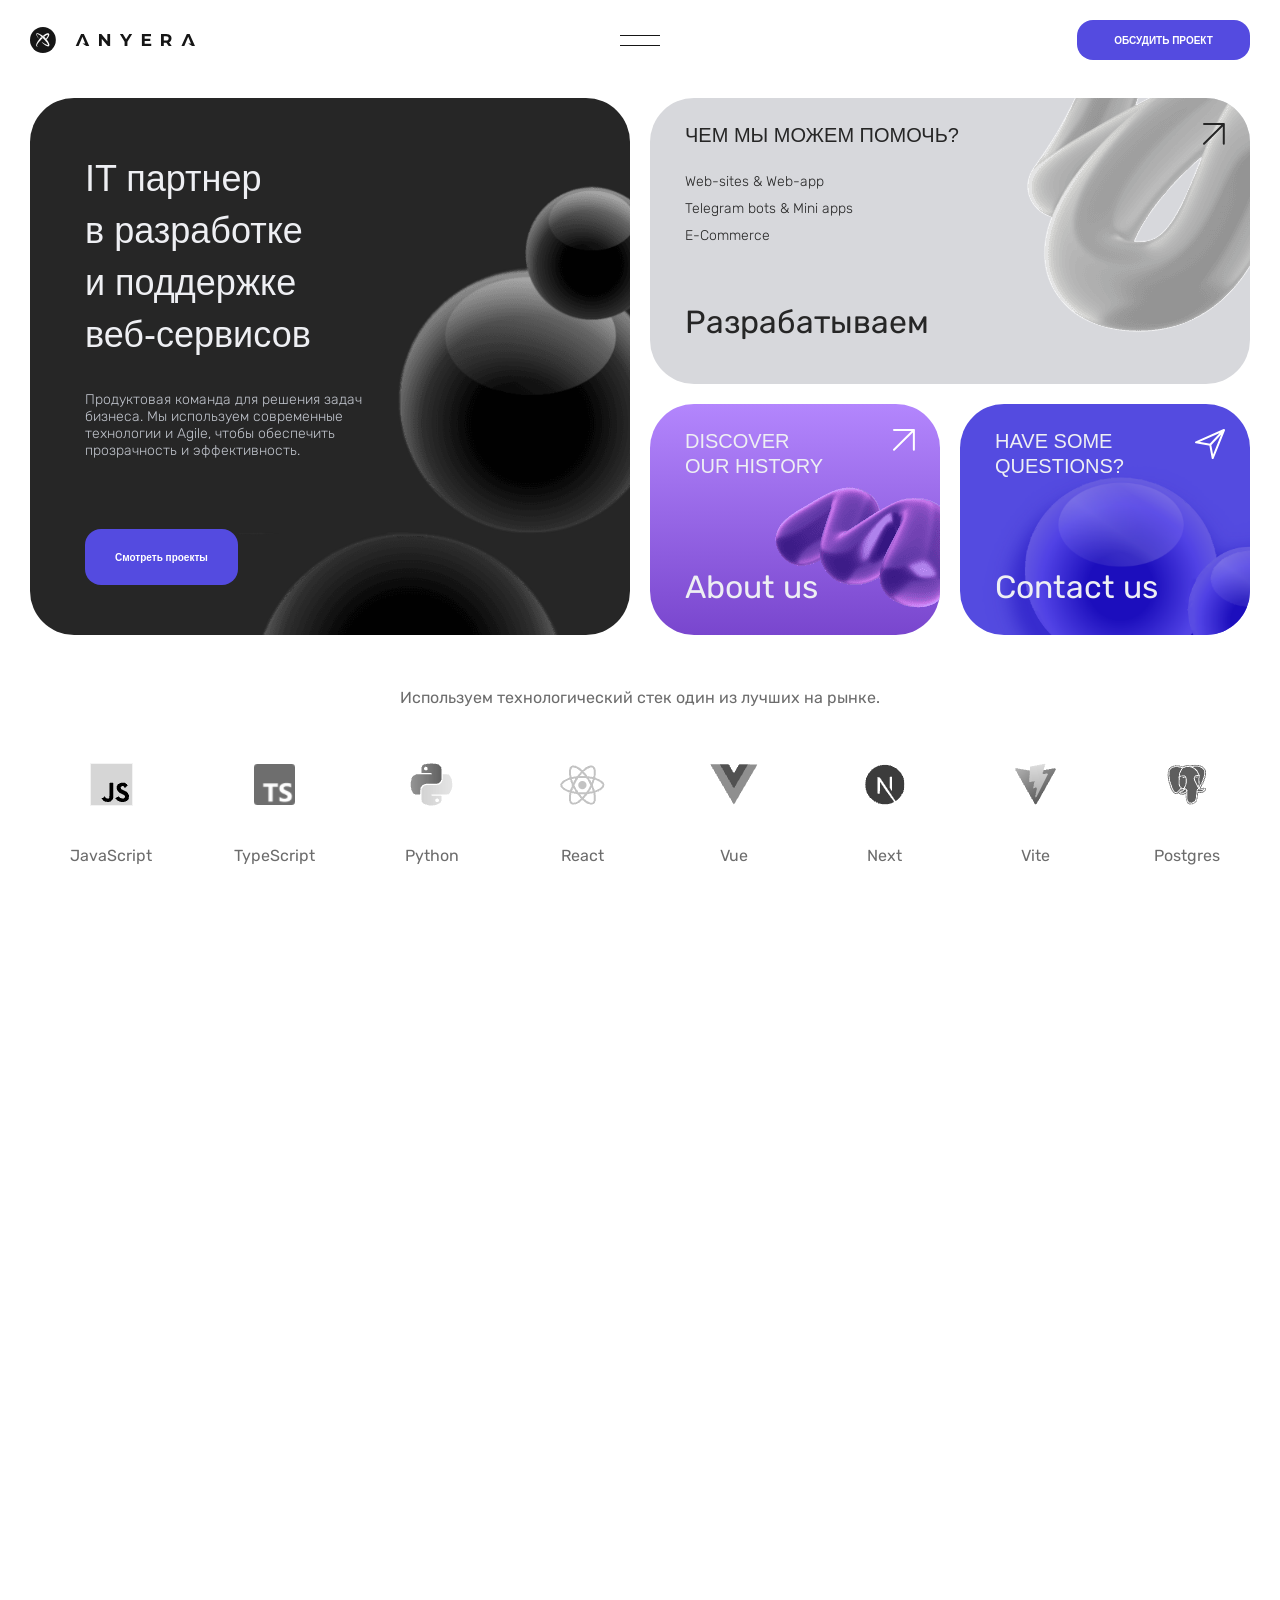
==== commit d1a59bed: "Update services" ====
--- a/index.html
+++ b/index.html
@@ -60,18 +60,20 @@
     <div class="container header__container">
       <div class="header__content">
         <a class="header__name" href="index.html">
-          <svg width="157.440430" height="16.156250" viewBox="0 0 157.44 16.1562" fill="none" xmlns="http://www.w3.org/2000/svg" xmlns:xlink="http://www.w3.org/1999/xlink">
-            <desc>
-                Created with Pixso.
-            </desc>
+          <svg width="166.000000" height="26.000000" viewBox="0 0 166 26" fill="none" xmlns="http://www.w3.org/2000/svg" xmlns:xlink="http://www.w3.org/1999/xlink">
             <defs/>
-            <path id="Vector" d="M41.76 9.75L33.79 0.03L30.72 0.03L30.71 16.03L34.37 16.03L34.38 6.32L42.37 16.04L45.42 16.04L45.43 0.04L41.77 0.04L41.76 9.75Z" fill="currentColor" fill-opacity="1.000000" fill-rule="nonzero"/>
-            <path id="Vector" d="M70.84 0.07L66.53 7.16L62.25 0.06L58.3 0.05L64.51 10.36L64.51 16.06L68.23 16.06L68.23 10.4L74.49 0.07L70.84 0.07Z" fill="currentColor" fill-opacity="1.000000" fill-rule="nonzero"/>
-            <path id="Vector" d="M91.02 9.41L98.41 9.42L98.41 6.54L91.02 6.53L91.02 3.06L99.39 3.07L99.39 0.09L87.37 0.08L87.35 16.08L99.67 16.09L99.68 13.12L91.01 13.12L91.02 9.41Z" fill="currentColor" fill-opacity="1.000000" fill-rule="nonzero"/>
-            <path id="Vector" d="M123.17 10.97C124.15 10.57 124.98 9.88 125.57 9C126.14 8.14 126.42 7.11 126.42 5.93C126.42 4.72 126.14 3.69 125.58 2.82C124.99 1.93 124.16 1.23 123.18 0.82C122.15 0.35 120.92 0.12 119.48 0.11L112.56 0.11L112.55 16.11L116.25 16.11L116.25 11.65L119.47 11.65L119.64 11.65L122.71 16.11L126.71 16.12L123.14 10.99L123.17 10.97ZM121.83 3.86C122.39 4.35 122.68 5.04 122.68 5.92C122.67 6.79 122.39 7.47 121.83 7.97C121.27 8.47 120.41 8.71 119.27 8.71L116.25 8.71L116.26 3.12L119.27 3.13C120.42 3.13 121.27 3.37 121.83 3.86L121.83 3.86Z" fill="currentColor" fill-opacity="1.000000" fill-rule="nonzero"/>
-            <path id="Vector" d="M7.1 0L0 16L3.77 16L8.89 3.64L12.52 12.48L8.92 12.48L13.97 16.01L17.83 16.01L10.74 0L7.1 0Z" fill="currentColor" fill-opacity="1.000000" fill-rule="nonzero"/>
-            <path id="Vector" d="M150.32 0.14L146.68 0.14L139.58 16.13L143.35 16.14L148.48 3.78L152.11 12.62L148.5 12.61L153.56 16.15L157.42 16.15L150.32 0.14Z" fill="currentColor" fill-opacity="1.000000" fill-rule="nonzero"/>
+            <circle id="Ellipse 123" r="13.000000" transform="matrix(1 -2.93962e-08 2.93962e-08 1 13 13)" fill="currentColor" fill-opacity="1.000000"/>
+            <path id="Vector" d="M19.4 7.39C19.39 7.3 19.37 7.22 19.35 7.14C19.29 6.96 19.18 6.79 19.05 6.65C18.91 6.51 18.75 6.4 18.56 6.33C18.49 6.3 18.4 6.28 18.32 6.27C18.25 6.25 18.17 6.24 18.09 6.24C17.84 6.23 17.59 6.25 17.34 6.31C16.93 6.41 16.53 6.55 16.14 6.73C15.41 7.08 14.74 7.48 14.1 7.92C13.71 8.18 13.33 8.45 12.97 8.74C12.86 8.82 12.75 8.91 12.64 8.99C13.09 9.33 13.94 10 14.03 10.08C14.13 9.99 14.23 9.91 14.32 9.83C14.56 9.62 14.8 9.43 15.04 9.24C15.61 8.8 16.2 8.4 16.8 8.07C17.08 7.91 17.37 7.79 17.68 7.69C17.79 7.66 17.91 7.63 18.03 7.63C18.05 7.63 18.07 7.63 18.08 7.63L18.1 7.63C18.11 7.64 18.11 7.65 18.11 7.67C18.12 7.79 18.11 7.92 18.08 8.04C18.01 8.36 17.9 8.67 17.76 8.97C17.48 9.61 17.1 10.23 16.71 10.85C16.51 11.15 16.31 11.44 16.1 11.73C16.04 11.82 15.98 11.9 15.92 11.98C16.14 12.24 16.41 12.58 16.55 12.75L16.5 12.68C16.58 12.59 16.66 12.5 16.75 12.4C17.02 12.09 17.29 11.77 17.54 11.45C18.03 10.83 18.46 10.18 18.83 9.5C19.03 9.13 19.2 8.75 19.32 8.34C19.39 8.1 19.42 7.86 19.42 7.61C19.42 7.53 19.41 7.46 19.4 7.39ZM11.41 10C11.36 10.04 11.32 10.08 11.28 10.12C11.01 10.35 10.75 10.57 10.5 10.82C10.08 11.25 9.71 11.73 9.34 12.2L9.23 12.34L9.19 12.4C9.18 12.41 9.16 12.43 9.15 12.44C8.64 13.1 8.16 13.79 7.72 14.5C7.31 15.17 6.94 15.85 6.64 16.58C6.48 16.96 6.36 17.35 6.28 17.75C6.24 17.98 6.23 18.2 6.24 18.43C6.26 18.66 6.35 18.96 6.58 19.17C6.81 19.37 7.09 19.42 7.31 19.42C7.53 19.41 7.74 19.38 7.94 19.31C8.01 19.29 8.07 19.26 8.13 19.24C7.45 19.12 7.17 18.96 7.06 18.68C7.03 18.62 7.01 18.55 7 18.49C7 18.48 7 18.48 7 18.48C7 18.45 7 18.42 7 18.39C7.02 18.25 7.05 18.1 7.1 17.96C7.22 17.64 7.37 17.33 7.55 17.04C7.82 16.59 8.12 16.17 8.44 15.76C8.56 15.6 8.69 15.45 8.81 15.3C9.01 15.06 9.22 14.83 9.42 14.6C9.51 14.5 9.61 14.4 9.71 14.3C9.7 14.29 9.7 14.29 9.7 14.29C9.7 14.29 10.39 13.56 10.96 13.02C10.96 13.02 10.96 13.02 10.96 13.02C11.24 12.76 12.29 11.73 12.65 11.36L12.71 11.3C12.46 11.04 11.75 10.32 11.41 10L11.41 10ZM11.32 9.92L11.39 9.99C11.36 9.96 11.34 9.94 11.32 9.92L11.32 9.92Z" fill="#FAFAFA" fill-opacity="1.000000" fill-rule="nonzero"/>
+            <path id="Vector" d="M19.45 17.39C19.35 16.97 19.21 16.57 19.03 16.18C18.69 15.44 18.28 14.77 17.85 14.12C17.48 13.58 17.09 13.06 16.69 12.55L16.64 12.48L16.6 12.44C16.47 12.28 16.2 11.94 15.97 11.68C15.63 11.28 15.29 10.9 14.94 10.52C14.66 10.26 14.37 10.01 14.08 9.77C13.99 9.69 13.13 9.02 12.68 8.68C12.22 8.35 11.75 8.02 11.26 7.72C10.59 7.3 9.9 6.94 9.18 6.64C8.8 6.48 8.41 6.36 8.01 6.28C7.79 6.24 7.56 6.23 7.33 6.24C7.1 6.26 6.81 6.35 6.6 6.58C6.39 6.8 6.34 7.09 6.34 7.32C6.35 7.53 6.39 7.75 6.45 7.95C6.58 8.32 6.74 8.68 6.94 9.02C7.31 9.69 7.76 10.3 8.22 10.89C8.54 11.3 8.88 11.7 9.22 12.09L9.26 12.04C8.95 11.63 8.64 11.22 8.36 10.79C7.95 10.17 7.59 9.52 7.29 8.84C7.15 8.52 7.04 8.17 6.97 7.82C6.94 7.66 6.93 7.5 6.95 7.34C6.97 7.2 7.02 7.1 7.08 7.06C7.14 7.02 7.23 7 7.37 7.01C7.51 7.02 7.66 7.06 7.8 7.1C8.12 7.22 8.43 7.37 8.73 7.55C9.33 7.92 9.91 8.36 10.46 8.82C10.77 9.08 11.07 9.35 11.36 9.62C11.38 9.64 11.4 9.66 11.43 9.68L11.44 9.7C11.78 10.02 12.5 10.74 12.75 11C12.77 11.02 12.8 11.04 12.83 11.08C12.84 11.09 12.85 11.1 12.85 11.1C13.31 11.57 14.81 13.1 14.81 13.1C15.05 13.32 15.42 13.75 15.43 13.77L15.43 13.77C15.81 14.2 16.18 14.63 16.52 15.07C16.96 15.64 17.37 16.24 17.69 16.84C17.85 17.12 17.98 17.42 18.08 17.73C18.11 17.84 18.13 17.96 18.14 18.08C18.14 18.1 18.14 18.12 18.14 18.13L18.14 18.15C18.12 18.16 18.11 18.16 18.1 18.16C17.97 18.17 17.85 18.16 17.73 18.13C17.64 18.11 17.56 18.09 17.47 18.07C17.46 18.06 17.45 18.06 17.43 18.06C16.25 17.78 13.36 15.99 11.68 14.98C12.75 16.19 14.2 17.5 15.04 18.13C15.43 18.4 15.84 18.65 16.26 18.88C16.63 19.09 17.02 19.25 17.42 19.37C17.66 19.44 17.91 19.47 18.16 19.47C18.23 19.47 18.3 19.47 18.38 19.45C18.46 19.45 18.54 19.43 18.62 19.4C18.81 19.34 18.98 19.24 19.12 19.1C19.26 18.97 19.36 18.8 19.43 18.61C19.46 18.53 19.48 18.45 19.5 18.37C19.51 18.29 19.52 18.22 19.52 18.14C19.54 17.89 19.51 17.63 19.45 17.39Z" fill="#FAFAFA" fill-opacity="1.000000" fill-rule="nonzero"/>
+            <path id="Vector" d="M77.83 14.3L71.75 6.9L69.41 6.9L69.41 19.09L72.2 19.09L72.2 11.69L78.3 19.09L80.62 19.09L80.62 6.9L77.83 6.9L77.83 14.3Z" fill="currentColor" fill-opacity="1.000000" fill-rule="nonzero"/>
+            <path id="Vector" d="M99.98 6.9L96.7 12.31L93.44 6.9L90.43 6.9L95.17 14.75L95.17 19.09L98 19.09L98 14.78L102.77 6.9L99.98 6.9Z" fill="currentColor" fill-opacity="1.000000" fill-rule="nonzero"/>
+            <path id="Vector" d="M115.37 14.01L121.01 14.01L121.01 11.81L115.37 11.81L115.37 9.16L121.75 9.16L121.75 6.9L112.58 6.9L112.58 19.09L121.98 19.09L121.98 16.83L115.37 16.83L115.37 14.01Z" fill="currentColor" fill-opacity="1.000000" fill-rule="nonzero"/>
+            <path id="Vector" d="M139.88 15.17C140.63 14.86 141.27 14.34 141.71 13.66C142.14 13.01 142.36 12.23 142.36 11.32C142.36 10.41 142.14 9.62 141.71 8.95C141.27 8.28 140.63 7.75 139.88 7.43C139.1 7.08 138.16 6.9 137.06 6.9L131.79 6.9L131.79 19.09L134.61 19.09L134.61 15.69L137.06 15.69L137.19 15.69L139.54 19.09L142.58 19.09L139.86 15.18L139.88 15.17ZM138.86 9.75C139.29 10.13 139.5 10.65 139.5 11.32C139.5 11.98 139.29 12.5 138.86 12.88C138.43 13.26 137.78 13.45 136.91 13.45L134.61 13.45L134.61 9.19L136.91 9.19C137.78 9.19 138.43 9.38 138.86 9.75L138.86 9.75Z" fill="currentColor" fill-opacity="1.000000" fill-rule="nonzero"/>
+            <path id="Vector" d="M51.4 6.9L46 19.09L48.87 19.09L52.77 9.67L55.54 16.41L52.79 16.41L56.65 19.09L59.59 19.09L54.17 6.9L51.4 6.9Z" fill="currentColor" fill-opacity="1.000000" fill-rule="nonzero"/>
+            <path id="Vector" d="M160.57 6.9L157.8 6.9L152.39 19.09L155.27 19.09L159.17 9.67L161.94 16.41L159.19 16.41L163.05 19.09L165.99 19.09L160.57 6.9Z" fill="currentColor" fill-opacity="1.000000" fill-rule="nonzero"/>
           </svg>
+          
+          
           
         </a>
         <button class="header__burger" aria-label="Открыть меню">
@@ -109,8 +111,7 @@
     </div>
   </header>
   <main class="main" data-scroll-container>
-    <div class="main__border"></div>
-    <section class="top" data-scroll-section id="top"><div class="main__border"></div></section>
+    <section class="top" data-scroll-section id="top"></section>
     <section class="home" data-scroll-section>
       <div class="container home__container">
         <div class="home__flex_one">
@@ -271,7 +272,6 @@
       </div>
     </section>
     <!-- <section class="digital" data-scroll-section>
-      <div class="main__border"></div>
       <div id="digital__square" class="digital__square"></div>
       <div class="container digital__container">
         <ul class="digital_social_list" data-scroll data-scroll-speed="0">
@@ -327,7 +327,6 @@
       </div>
     </section>-->
     <section class="showreel" data-scroll-section data-persistent data-scroll-section-inview>
-      <div class="main__border"></div>
       <div class="container showreel__container">
         <div class="showreel__inview inview" data-scroll data-scroll-repeat>
           <div class="showreel__target inview__target" id="showreel__target"></div>
@@ -340,7 +339,6 @@
       </div>
     </section>
     <section class="expertise" data-scroll-section>
-      <div class="main__border"></div>
       <div class="expertise__border"></div>
       <div class="container expertise__container">
         <div class="expertise__block">
@@ -601,7 +599,6 @@
       </div>
     </section>
     <section class="articles" data-scroll-section>
-      <div class="main__border"></div>
       <div class="container articles__container">
         <div class="articles__block">
           <div class="articles__top">
--- a/css/style.css
+++ b/css/style.css
@@ -197,11 +197,11 @@
   color: var(--text);
 }
 
-h2 {
+h2, .title_two  {
   font-family: var(--title-font);
-  font-size: 48px;
+  font-size: 36px;
   font-weight: 700;
-  line-height: 52px;
+  line-height: 124%;
   color: var(--text);
 }
 
@@ -286,10 +286,17 @@
 }
 
 .body_long {
-  font-family: Rubik;
-  font-weight:400;
+  font-family: var(--text-font);
+  font-weight: 400;
   font-size: 16px;
   line-height: 145%;
+}
+
+.rubik {
+  font-family: var(--text-font);
+  font-weight: 400;
+  font-size: 16px;
+  line-height: 19px;
 }
 
 b,
@@ -1055,22 +1062,18 @@
   display: flex;
   width: 35px;
   height: 35px;
-  border: 1px solid var(--text);
   justify-content: center;
   align-items: center;
   position: absolute;
   backface-visibility: hidden;
+  background-color:#00000000;
   -webkit-transition: -webkit-transform 0.2s ease-in-out;
   transition: transform 0.2s ease-in-out;
 }
 
-.btn__side svg {
-  width: 10px;
-  height: 10px;
-}
+
 
 .btn__side_default {
-  background-color: var(--text);
   -webkit-transform: translateY(0);
   transform: translateY(0);
 }
@@ -4108,7 +4111,7 @@
 
 .expertise__left {
   width: 50%;
-  padding: 80px;
+  padding: 80px 80px 80px 0 ;
 }
 
 .expertise__right {
@@ -4136,7 +4139,7 @@
 }
 
 .expertise__button:not(:first-child) {
-  margin: 20px 0 0;
+  margin: 20px 0;
 }
 
 .expertise__button {
@@ -4159,12 +4162,11 @@
 .expertise__btn {
   flex: 0 0 auto;
   color: var(--bg);
-  background-color: var(--text);
 }
 
 .expertise__btn .btn__side.btn__side_hover svg {
-  -webkit-transform: rotate(-90deg);
-  transform: rotate(-90deg);
+  -webkit-transform: rotate(0deg);
+  transform: rotate(0deg);
 }
 
 .expertise__panel {
@@ -4185,6 +4187,11 @@
   transition: max-height 0.5s linear, padding 0.5s linear;
 }
 
+.expertise__panel p {
+  width: 100%;
+  max-width: 550px;
+}
+
 .expertise__panel.active {
   padding: 0 0 20px;
   max-height: 2000px;
@@ -4210,16 +4217,14 @@
   gap: 20px;
 }
 
-.expertise__panel p,
-.expertise__panel ul,
-.expertise__panel span,
-.expertise__desc,
+.expertise__head {
+  text-transform: uppercase;
+}
+
 .projects__desc,
 .project__desc,
 .team__bottom_desc,
 .team_slider__desc,
-.services_top__desc,
-.services__desc,
 .briefing__desc,
 .error_page__desc,
 .policy__desc,
@@ -4241,11 +4246,7 @@
 
 .team__bottom_desc::before,
 .project__desc::before,
-.expertise__desc::before,
-.expertise__panel p::before,
 .team_slider__desc::before,
-.services_top__desc::before,
-.services__desc::before,
 .briefing__desc::before,
 .error_page__desc::before,
 .policy__desc::before,
@@ -4292,6 +4293,11 @@
   gap: 20px;
 }
 
+.expertise__desc {
+  width: 100%;
+  max-width: 425px;
+}
+
 .expertise__description {
   display: flex;
   flex-direction: column;
@@ -4341,25 +4347,6 @@
   top: 0;
   left: 0;
   bottom: 0;
-}
-
-.expertise__border::after {
-  content: "";
-  display: block;
-  width: 100%;
-  position: absolute;
-  top: 60px;
-  left: 0;
-  border-bottom: 1px solid var(--border);
-}
-
-.expertise__border::after {
-  content: "";
-  display: block;
-  position: absolute;
-  left: 0;
-  bottom: 60px;
-  border-top: 1px solid var(--border);
 }
 
 /* end expertise */
@@ -6467,15 +6454,12 @@
 
 /* start services */
 
-.services {
-  border-top: 1px solid var(--border);
-}
 
 .services_top__block {
   display: -webkit-box;
   display: -ms-flexbox;
   display: flex;
-  padding: 160px 80px;
+  padding: 116px 0 55px 150px;
   margin: 0 2px;
   gap: 160px;
   overflow: hidden;
@@ -6486,9 +6470,7 @@
   display: -webkit-box;
   display: -ms-flexbox;
   display: flex;
-  width: calc(50% - 80px);
-  flex-direction: column;
-  gap: 40px;
+  gap: 25px;
 }
 
 .services_top__image {
@@ -6512,53 +6494,132 @@
 }
 
 .services__block {
-  border-bottom: 1px solid var(--border);
   position: relative;
   z-index: 1;
 }
 
-.services__block:first-child {
-  border-top: 1px solid var(--border);
-}
 
 .services__flex {
   display: -webkit-box;
   display: -ms-flexbox;
   display: flex;
   width: calc(100% - 4px);
-  padding: 80px;
+  min-height: 264px;
+  padding: 55px 36px;
   margin: 0 2px;
-  align-items: center;
+  border-radius: 0px;
   gap: 160px;
   position: relative;
   background-color: var(--bg);
+  border-bottom: 1px solid var(--border);
+  -webkit-transition: 0.2s border-radius 0.1s linear, background-color 0.2s ease;
+  transition: 0.2s border-radius 0.1s linear, background-color 0.2s ease;
+}
+
+.services__block:first-child .services__flex {
+  border-top: 1px solid var(--border);
+}
+
+.services__block:hover {
+  background-color: var(--bg);
+  margin: -1px 0 0;
+}
+
+.services__block .services__flex:hover {
+  border-radius: 44px;
+  background-color: #262626;
+  border-top: none;
+  border-bottom: none;
+  -webkit-transition:  border-radius 0.1s linear, 0.2s background-color 0.2s ease;
+  transition:  border-radius 0.1s linear, 0.2s background-color 0.2s ease;
 }
 
 .services__left {
+  display: -webkit-box;
+  display: -ms-flexbox;
+  display: flex;
+  width: 100%;
+  flex-direction: column;
+  gap: 15px;
+}
+
+.services__right {
+  display: -webkit-box;
+  display: -ms-flexbox;
+  display: flex;
+  width: calc(50% - 80px);
+  gap: 160px;
+}
+
+.services__list_left,
+.services__list_right {
   display: -webkit-box;
   display: -ms-flexbox;
   display: flex;
   width: calc(50% - 80px);
   flex-direction: column;
-  gap: 40px;
-}
-
-.services__right {
-  display: -webkit-box;
-  display: -ms-flexbox;
-  display: flex;
-  width: calc(50% - 80px);
-  gap: 160px;
-}
-
-.services__list_left,
-.services__list_right {
-  display: -webkit-box;
-  display: -ms-flexbox;
-  display: flex;
-  width: calc(50% - 80px);
-  flex-direction: column;
-  gap: 30px;
+  gap: 2px;
+}
+.services__list_left { 
+  width: 100%;
+}
+
+.services__number {
+  font-family: var(--title-font);
+  font-weight: 400;
+  font-size: 78px;
+  line-height: -1px;
+  color: #D0D0D0;
+  transition: color 0.2s ;
+}
+
+.services__arrow {
+  width: 30%;
+  display: flex;
+  justify-content: end;
+  align-self: baseline;
+  transform: 0;
+}
+.services__arrow svg {
+  -webkit-transform: 0;
+  transform: 0;
+  -webkit-transition: transform 0.2s linear;
+  transition: transform 0.2s linear;
+}
+
+.services__flex:hover .services__number ,
+.services__flex:hover .services__head{
+  color: var(--bg);
+  -webkit-transition: color 0.2s linear;
+  transition: color 0.2s linear;
+}
+.services__flex:hover .services__arrow svg{
+  transform: rotate(45deg);
+  -webkit-transition: transform 0.2s linear;
+  transition: transform 0.2s linear;
+}
+.services__arrow svg path {
+  -webkit-transition: stroke 0.2s linear;
+  transition: stroke 0.2s linear;
+}
+.services__flex:hover .services__arrow svg path{
+  stroke: var(--bg);
+  -webkit-transition: stroke 0.2s linear;
+  transition: stroke 0.2s linear;
+}
+.services__img {
+  position: absolute;
+  right: 380px;
+  bottom: 0;
+}
+
+section.services {
+  overflow: visible;
+}
+
+.services__head {
+  text-transform: uppercase;
+  transition: color 0.2s linear;
 }
 
 .services__list_left {
@@ -6631,6 +6692,83 @@
   transition-delay: 0.5s;
 }
 
+.services_top__left {
+  width: 80px;
+  text-transform: uppercase;
+}
+
+.services_top__left p {
+  color: var(--primary-dark)
+}
+
+.services_top__head {
+  text-transform: uppercase;
+  color: var(--primary-dark)
+}
+
+.services_top__desc {
+  width: 100%;
+  max-width: 650px;
+  padding: 20px 0 0;
+  color: var(--secondary-dark)
+}
+
+.services_top__right {
+  width: 100%;
+  max-width: 750px;
+}
+.services__desc {
+  width: 100%;
+  max-width: 475px;
+}
+
+.services__list_left {
+  display: none
+}
+
+.services__flex:hover .services__list_left {
+  display: -webkit-box;
+  display: -ms-flexbox;
+  display: flex;
+}
+.services__list_left li p{
+  color: var(--bg);
+  -webkit-transition: color 0.4s linear;
+  transition: color 0.4s linear;
+}
+.services__flex:hover .services__list_left li p{
+  transition: color 0.4s linear;
+}
+
+.services__img {
+  opacity: 0;
+}
+.services__flex:hover .services__img {
+  opacity: 1;
+  -webkit-transition: 0.2s opacity 0.2s linear;
+  transition: 0.2s opacity 0.2s linear;
+}
+
+.services__flex:hover .services__desc{
+  display: none;
+}
+
+.services__item {
+  padding: 0 0 0 10px;
+  position: relative;
+}
+
+.services__item::before {
+  content: '';
+  display: block;
+  width: 1px;
+  height: 1px;
+  background-color: var(--bg);
+  position: absolute;
+  left: 0;
+  top: 50%;
+  transform: translateY(-100%);
+}
 /* end services */
 
 /* start briefing */
@@ -9540,9 +9678,9 @@
     font-size: 61px;
     line-height: 62px;
   }
-  h2 {
-    font-size: 48px;
-    line-height: 52px;
+  h2,.title_two {
+    font-size: 36px;
+    line-height: 124%;
   }
   h3 {
     font-size: 39px;
@@ -9831,14 +9969,8 @@
   .team_comments__swiper {
     width: calc(50% - 10px);
   }
-  .services_top__block {
-    padding: 140px 60px;
-    gap: 120px;
-  }
-  .services_top__info,
-  .services__left,
+
   .services__right,
-  .services__list_left,
   .services__list_right,
   .subscription__form {
     width: calc(50% - 60px);
@@ -9856,6 +9988,19 @@
   .services__buttons {
     padding: 60px 0 0;
   }
+  .services__img {
+    right: 160px;
+  }
+  .services_top__block {
+    padding: 140px 0 55px 290px;
+  }
+  .services__left {
+    padding: 0px 0 0 35px;
+}
+  .services__container,
+  .expertise__container {
+    padding: 0 170px;
+  } 
   .briefing__block {
     padding: 120px 60px;
     gap: 120px;
@@ -10089,6 +10234,21 @@
 /* end 1919px */
 
 /* start 1439px */
+@media (max-width: 1680px) {
+  .services__container,
+  .expertise__container {
+    padding: 0 55px;
+  }
+  .services__img {
+    right: 110px;
+  }
+  .services__left {
+    padding: 0px 0 0 160px;
+  }
+}
+
+/* end 1919px */
+/* start 1439px */
 @media (max-width: 1439px) {
   .team__bottom_heading {
     font-size: 120px;
@@ -10100,8 +10260,8 @@
     font-size: 61px;
     line-height: 62px;
   }
-  h2 {
-    font-size: 48px;
+  h2, .title_two {
+    font-size: 36px;
     line-height: 52px;
   }
   h3 {
@@ -10298,9 +10458,6 @@
   .expertise {
     padding: 30px 0 0;
   }
-  .expertise__block {
-    flex-direction: column-reverse;
-  }
   .expertise__left,
   .expertise__right {
     width: 100%;
@@ -10312,16 +10469,10 @@
   .expertise__head {
     padding: 0;
   }
-  .expertise__panel p,
-  .expertise__panel ul,
-  .expertise__panel span,
-  .expertise__desc,
   .projects__desc,
   .project__desc,
   .team__bottom_desc,
   .team_slider__desc,
-  .services_top__desc,
-  .services__desc,
   .briefing__desc,
   .error_page__desc,
   .policy__desc,
@@ -10515,13 +10666,8 @@
   .team__bottom_info {
     width: 100%;
   }
-  .services_top__block {
-    padding: 60px 30px;
-    gap: 60px;
-  }
-  .services_top__info,
+
   .services__right,
-  .services__list_left,
   .services__list_right,
   .subscription__form {
     width: calc(50% - 30px);
@@ -10532,29 +10678,33 @@
     width: calc(50% - 30px);
     left: calc(50% + 30px);
   }
-  .services__left {
-    width: 100%;
-    flex-direction: row;
-  }
-  .services__flex {
-    padding: 40px 30px;
-    flex-direction: column;
-    align-items: flex-start;
-    gap: 60px;
-  }
   .services__buttons {
     padding: 0;
     position: absolute;
     right: 30px;
     bottom: 40px;
   }
-  .services__head {
-    width: 40%;
-    flex: 0 0 auto;
-  }
-  .services__desc {
-    max-width: 60%;
-    height: max-content;
+  .services_top__block {
+    padding: 116px 0 55px 77px;
+  }
+  .services_top__right {
+    max-width: 750px;
+  } 
+  .services__flex {
+    padding: 54px 36px;
+    gap: 80px;
+  }
+  .services__left {
+    padding: 0;
+  }
+  .services__img {
+    width: 262px;
+    height: 262px;
+    right: 100px;
+  }
+  .services__img img{
+    width: 100%;
+    height: 100%;
   }
   .briefing__block {
     padding: 60px 30px;
@@ -10938,9 +11088,10 @@
     line-height: 62px;
   }
   h2,
-  .team__top_head {
-    font-size: 42px;
-    line-height: 50px;
+  .team__top_head,
+  .title_two {
+    font-size: 24px;
+    line-height: 124%;
   }
   h3 {
     font-size: 34px;
@@ -11293,16 +11444,10 @@
   .expertise__right {
     padding: 20px;
   }
-  .expertise__panel p,
-  .expertise__panel ul,
-  .expertise__panel span,
-  .expertise__desc,
   .projects__desc,
   .project__desc,
   .team__bottom_desc,
   .team_slider__desc,
-  .services_top__desc,
-  .services__desc,
   .briefing__desc,
   .error_page__desc,
   .policy__desc,
@@ -11426,21 +11571,26 @@
     height: 600px;
   }
   .services__flex {
-    padding: 30px 20px;
-    gap: 20px;
+    gap: 25px;
+  }
+  .services__img {
+    width: 181px;
+    height: 181px;
+    top: 35px;
   }
   .services_top__block {
-    padding: 40px 20px;
-    gap: 20px;
-  }
+    padding: 116px 0 50px 18px;
+  }
+  .services_top__right {
+    max-width: 481px;
+  }
+
   .services_top__image,
   .briefing__form_end,
   .subscription__image {
     width: calc(50% - 10px);
     left: calc(50% + 10px);
   }
-  .services_top__info,
-  .services__list_left,
   .services__list_right {
     width: calc(50% - 10px);
     gap: 20px;
@@ -11449,17 +11599,10 @@
     width: 100%;
     gap: 20px;
   }
-  .services__left {
-    justify-content: space-between;
-    flex-wrap: wrap;
-    gap: 20px;
-  }
   .services__head {
     width: 100%;
   }
-  .services__desc {
-    width: 50%;
-  }
+
   .services__buttons {
     position: relative;
     right: 0;
@@ -11935,6 +12078,34 @@
   .projects__image {
     height: 400px;
   }
+
+  .services_top__info {
+    flex-direction: column;
+    gap: 16px;
+  }
+  .services_top__desc {
+    padding: 46px 0 0;
+  }
+
+  .services__flex {
+    flex-direction: column;
+  }
+
+  .services__arrow {
+    position: absolute;
+    right: 36px;
+    top: 36px;
+  }
+  .services__desc {
+    max-width: 330px;
+  }
+  .services__img {
+    top: -41px;
+    right: 80px;
+  }
+  .expertise__block {
+    flex-direction: column-reverse;
+  }
 }
 /* end 767px */
 
@@ -11950,9 +12121,9 @@
     font-size: 38px;
     line-height: 38px;
   }
-  h2 {
-    font-size: 36px;
-    line-height: 41px;
+  h2, .title_two {
+    font-size: 24px;
+    line-height: 124%;
   }
   h3,
   .team__top_head {
@@ -12060,16 +12231,10 @@
   .header__set_mode {
     width: 100%;
   }
-  .expertise__panel p,
-  .expertise__panel ul,
-  .expertise__panel span,
-  .expertise__desc,
   .projects__desc,
   .project__desc,
   .team__bottom_desc,
   .team_slider__desc,
-  .services_top__desc,
-  .services__desc,
   .briefing__desc,
   .error_page__desc,
   .policy__desc,
@@ -12191,9 +12356,6 @@
   .services__flex {
     padding: 30px 20px 90px;
   }
-  .services__desc {
-    width: 100%;
-  }
   .services__buttons {
     position: absolute;
     right: 20px;
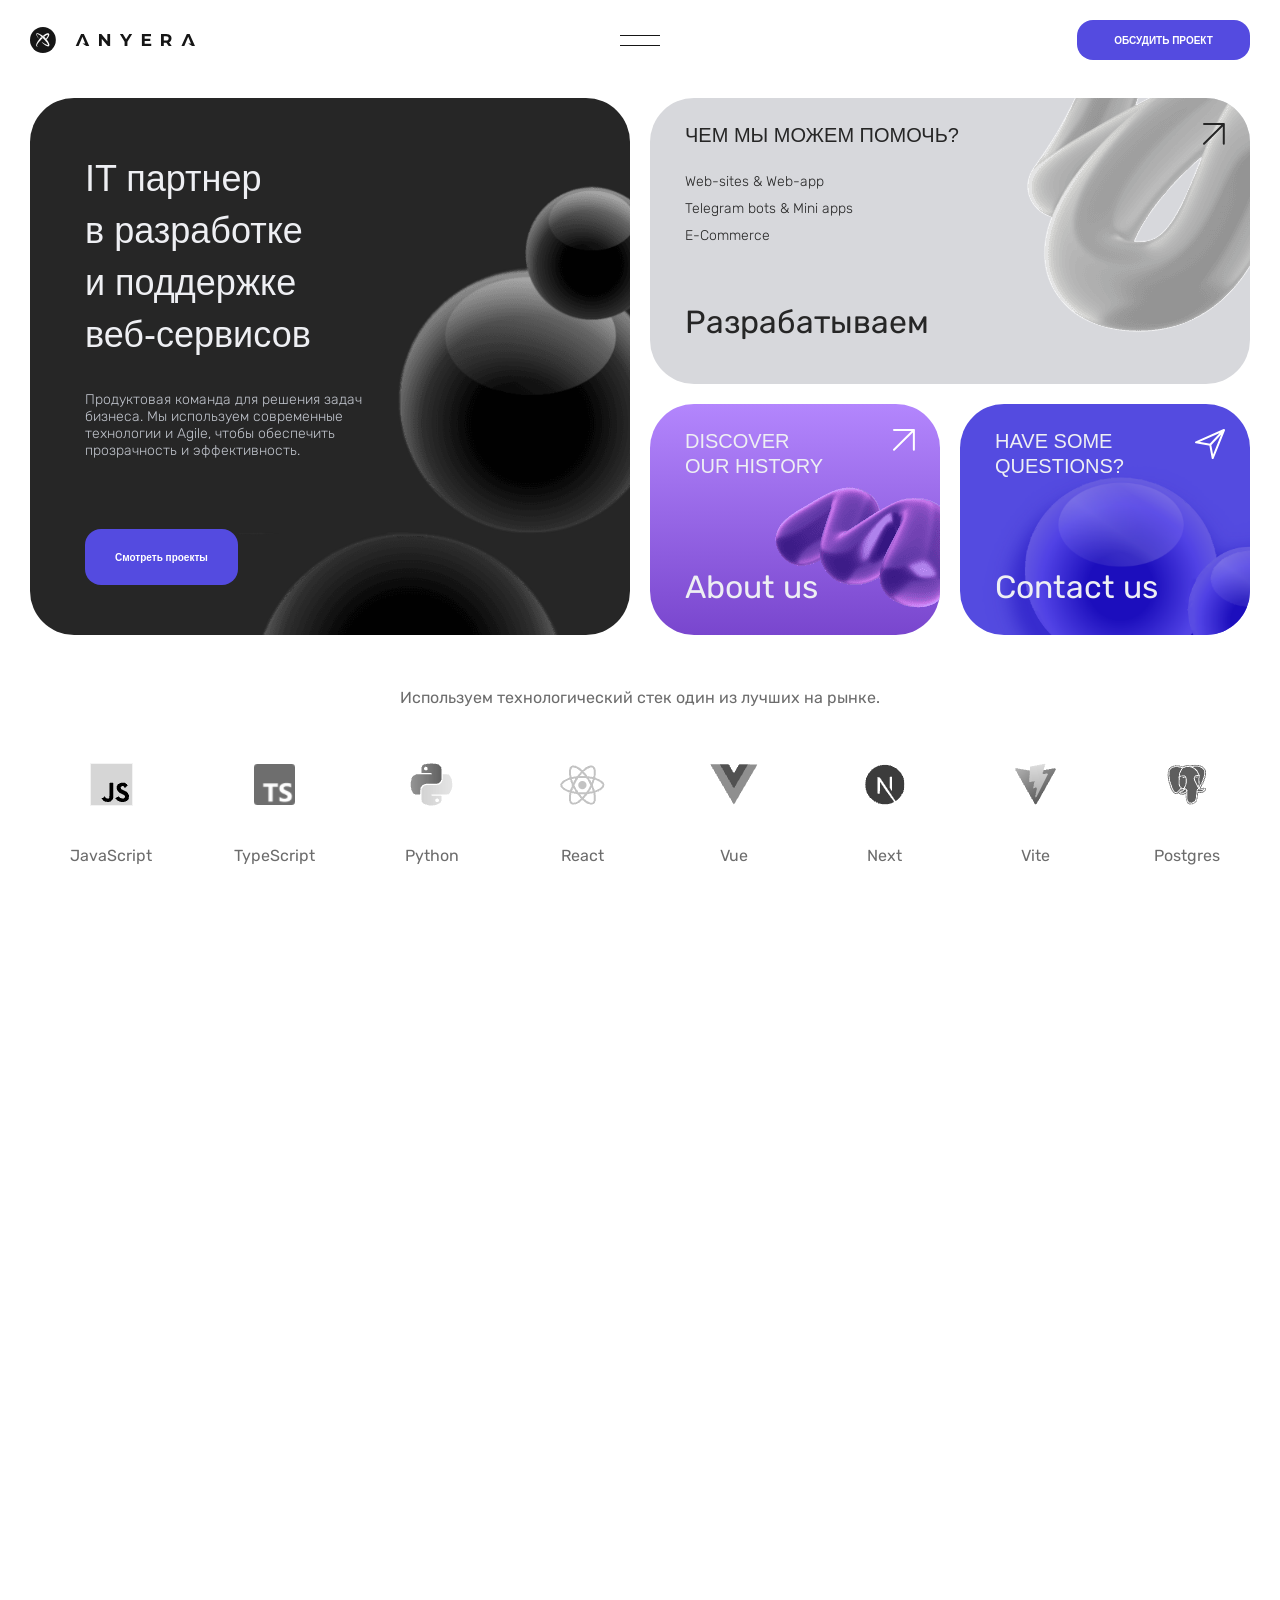
==== commit b493fab8: "Update articles" ====
--- a/index.html
+++ b/index.html
@@ -470,13 +470,8 @@
               <p class="projects__desc">Мы реализуем как свои собственные проекты, так и помогаем стартапам выйти на рынок. Раньше мы позиционировали себя как веб-студия, но сейчас сфокусировались на том, что нам действительно интересно — приложения и сервисы.              </p>
             </div>
             <div class="projects__right_btn"> 
-              <a class="link_arrow"> Все кейсы
-                <div class="link_arrow__btn">
-                  <svg width="20.822754" height="20.365234" viewBox="0 0 20.8228 20.3652" fill="none" xmlns="http://www.w3.org/2000/svg" xmlns:xlink="http://www.w3.org/1999/xlink">
-                    <defs/>
-                    <path id="Линия 4" d="M1.21 19.37L19.6 0.98M1.01 1.19L19.6 0.98L19.81 19.15" stroke="#544BE0" stroke-opacity="1.000000" stroke-width="2.000000" stroke-linejoin="round" stroke-linecap="round"/>
-                  </svg>
-                </div>
+              <a class="link_arrow btn btn_new_two"> 
+                  <span class="button__text">Больше проектов</span>
               </a>
             </div>
           </div>
@@ -601,11 +596,16 @@
     <section class="articles" data-scroll-section>
       <div class="container articles__container">
         <div class="articles__block">
-          <div class="articles__top">
-            <h3 class="articles__head">Статьи</h3>
-            <a href="articles.html" class="btn btn_new articles__project">
-              <span class="button__text">НАШ БЛОГ</span>
-            </a>
+          <div class="projects__flex">
+            <div class="articles__top">
+              <h3 class="articles__head">Статьи</h3>
+              <p class="projects__desc">Здесь вы найдёте актуальную информацию о последних тенденциях в мире digital, советы по продвижению бизнеса в интернете, а также интересные материалы о развитии технологий и их влиянии на нашу жизнь.</p>
+            </div>  
+            <div class="projects__right_btn"> 
+              <a href="articles.html" class="btn btn_new_two articles__project">
+                <span class="button__text">Подробнее</span>
+              </a>
+            </div>
           </div>
           <div class="articles__slider">
             <div class="articles__swiper swiper">
@@ -704,113 +704,96 @@
         </div>
       </div>
     </section>
-    <footer class="footer" data-scroll-section>
+    <footer class="footer animate" data-scroll-section>
       <div class="footer__border">
         <div class="container footer__container">
           <div class="footer__block">
+            <div class="footer__head display_footer animate">У вас есть идея для проекта?</div>
+            <div class="footer__briefing animate">
+              <p class="footer__briefing_text rubik" >Заполните наш брифинг, и мы сможем составить для вас предварительное коммерческое предложение</p>
+              <div class="footer__briefing_btn btn btn_new">Заполнить брифинг</div>
+            </div>
             <div class="footer__flex">
               <div class="footer__left">
                 <div class="footer__mail">
-                  <p class="footer__mail_info">Напишите нам:</p>
+                  <p class="footer__mail_info rubik">Write us:</p>
                   <a href="mailto:hello@anyera.ru" class="footer__mail_send">
-                    <h5 class="header__nav_contact_head text text__verybig">
+                    <p class="header__nav_contact_head title_three text__verybig">
                       <span class="text__rotate">hello@anyera.ru</span>
-                    </h5>
-                  </a>
-                </div>
-                <div class="footer__contact">
+                    </p>
+                  </a>
+                </div>
+                <div class="footer__bottom">
+                  <p>ИНН/КПП:6319260879/631901001 <br>ОГРН:1236300014807</p>
+                </div>
+                <div class="footer__bottom footer__policy">
+                  <p>Privacy Policy</p>
+                </div>
+                <p class="footer__copyright">
+                  © <span class="footer__year"></span> ООО “ЭНИЕРА” 2024г.
+                </p>
+              </div>
+              <div class="footer__center">
+                <div class="footer__mail">
+                  <p class="footer__mail_info rubik">Phone number:</p>
                   <a href="tel:+79270030100" class="footer__contact_tel">
-                    <h3 class="header__nav_contact_head text text__big">
+                    <p class="header__nav_contact_head title_three text text__big">
                       <span class="text__rotate">8 927 003 01 00</span>
-                    </h3>
-                  </a>
+                    </p>
+                  </a>
+                </div>
+                <div class="footer__bottom footer__policy">
+                  <p>Privacy Policy</p>
+                </div>
+              </div>
+              <div class="footer__right">
+                <div class="footer__mail">
+                  <p class="footer__mail_info rubik">Adress:</p>
                   <p class="footer__contact_info">443122, Россия, Самарская обл., <br>Самара, Георгия Димитрова, д 81</p>
                 </div>
-              </div>
-              <div class="footer__right">
-                <div class="footer__right_block">
-                  <ul class="footer__social">
-                    <li>
-                      <a href="https://t.me/anyera" target="_blank" class="footer__social_link">
-                        <svg class="icon__tg" width="18" height="15" viewBox="0 0 18 15" fill="none" xmlns="http://www.w3.org/2000/svg">
-                          <path fill-rule="evenodd" clip-rule="evenodd" d="M15.4808 0.691701C15.6868 0.605021 15.9122 0.575131 16.1336 0.605131C16.355 0.635131 16.5643 0.723921 16.7397 0.862271C16.9152 1.00062 17.0503 1.18346 17.1311 1.39177C17.2119 1.60007 17.2354 1.82623 17.1992 2.0467L15.3092 13.5108C15.1258 14.6167 13.9125 15.2508 12.8983 14.7C12.05 14.2392 10.79 13.5292 9.65669 12.7883C9.08999 12.4175 7.35414 11.23 7.56748 10.385C7.75081 9.66253 10.6675 6.94753 12.3342 5.33336C12.9883 4.6992 12.69 4.33336 11.9175 4.9167C9.99829 6.36503 6.91914 8.56753 5.90081 9.18753C5.00248 9.73423 4.53414 9.82753 3.97414 9.73423C2.95248 9.56423 2.00498 9.30083 1.23164 8.98003C0.18664 8.54673 0.23748 7.11003 1.23081 6.6917L15.4808 0.691701Z" fill="currentColor"></path>
-                        </svg>
-                      </a>
-                    </li>
-                    <li>
-                      <a href="https://vk.com/anyera" target="_blank" class="footer__social_link">
-                        <svg class="icon__bn" width="20" height="20" viewBox="0 0 20 20" fill="none" xmlns="http://www.w3.org/2000/svg">
-                          <path d="M18.3333 10C18.3347 11.0976 18.1186 12.1847 17.6974 13.1983C17.2763 14.2119 16.6584 15.132 15.8796 15.9054C15.1071 16.6765 14.1902 17.2879 13.1814 17.7045C12.1725 18.1211 11.0915 18.3347 10 18.3333C5.39752 18.3333 1.66669 14.6025 1.66669 10C1.66377 7.86326 2.48455 5.80759 3.95835 4.26044C4.736 3.43986 5.6729 2.78658 6.71174 2.3406C7.75058 1.89461 8.8695 1.6653 10 1.66669C11.0915 1.66528 12.1725 1.87897 13.1814 2.29557C14.1902 2.71217 15.1071 3.32349 15.8796 4.09461M18.3333 10C18.3347 8.90239 18.1186 7.81537 17.6974 6.80175C17.2763 5.78814 16.6584 4.86803 15.8796 4.09461M18.3333 10C17.1175 10 13.7634 9.54169 10.7613 10.8596C7.5001 12.2917 5.13885 14.5129 4.10968 15.8946M18.3333 10C18.3333 11.0258 18.1479 12.0088 17.8083 12.9167M15.8796 4.09461C15.1458 3.36345 14.2823 2.77525 13.3333 2.36002M6.87497 2.27252C8.17914 3.47627 11.025 6.54086 12.0833 9.58336C13.1417 12.6258 13.5333 16.3667 13.775 17.4313M1.73097 8.95836C3.30514 9.05336 7.47222 9.13877 10.1389 8.00002C12.8056 6.86127 15.1002 4.76669 15.8873 4.10211M2.2918 13.1721C3.0261 14.9495 4.35043 16.4197 6.0418 17.335" stroke="currentColor" stroke-width="1.67111" stroke-linecap="round" stroke-linejoin="round"></path>
-                        </svg>
-                      </a>
-                    </li>
-                    <li>
-                      <a href="https://www.behance.net/anyera" target="_blank" class="footer__social_link">
-                        <svg class="icon__vk" width="20" height="12" viewBox="0 0 20 12" fill="none" xmlns="http://www.w3.org/2000/svg">
-                          <path fill-rule="evenodd" clip-rule="evenodd" d="M17.8022 8.29802C17.8022 8.29802 19.4192 9.89502 19.8192 10.634C19.827 10.6447 19.833 10.6565 19.8372 10.669C20.0002 10.942 20.0402 11.156 19.9602 11.314C19.8252 11.575 19.3682 11.706 19.2132 11.717H16.3552C16.1562 11.717 15.7422 11.665 15.2382 11.317C14.8532 11.048 14.4702 10.605 14.0992 10.172C13.5452 9.52902 13.0662 8.97102 12.5812 8.97102C12.5199 8.97092 12.4591 8.98102 12.4012 9.00102C12.0342 9.11702 11.5682 9.64002 11.5682 11.033C11.5682 11.469 11.2242 11.717 10.9832 11.717H9.67415C9.22815 11.717 6.90615 11.561 4.84715 9.39002C2.32415 6.73202 0.0581513 1.40002 0.0361513 1.35302C-0.104849 1.00802 0.191151 0.82002 0.511151 0.82002H3.39715C3.78415 0.82002 3.91015 1.05402 3.99815 1.26402C4.10015 1.50502 4.47815 2.46902 5.09815 3.55202C6.10215 5.31402 6.71915 6.03102 7.21215 6.03102C7.30477 6.03132 7.39583 6.00712 7.47615 5.96102C8.12015 5.60702 8.00015 3.30702 7.97015 2.83302C7.97015 2.74102 7.96915 1.80602 7.63915 1.35402C7.40315 1.03002 7.00115 0.90402 6.75815 0.85802C6.82315 0.76402 6.96115 0.62002 7.13815 0.53502C7.57915 0.31502 8.37615 0.28302 9.16715 0.28302H9.60615C10.4642 0.29502 10.6862 0.35002 10.9982 0.42902C11.6262 0.57902 11.6382 0.98602 11.5832 2.37202C11.5672 2.76802 11.5502 3.21402 11.5502 3.73902C11.5502 3.85102 11.5452 3.97602 11.5452 4.10302C11.5262 4.81402 11.5012 5.61502 12.0032 5.94402C12.0683 5.98458 12.1435 6.00602 12.2202 6.00602C12.3942 6.00602 12.9152 6.00602 14.3282 3.58102C14.9482 2.51002 15.4282 1.24702 15.4612 1.15202C15.4892 1.09902 15.5732 0.95002 15.6752 0.89002C15.7478 0.85142 15.829 0.83213 15.9112 0.83402H19.3062C19.6762 0.83402 19.9272 0.89002 19.9762 1.03002C20.0582 1.25702 19.9602 1.95002 18.4102 4.04602C18.1492 4.39502 17.9202 4.69702 17.7192 4.96102C16.3142 6.80502 16.3142 6.89802 17.8022 8.29802Z" fill="currentColor"></path>
-                        </svg>
-                      </a>
-                    </li>
-                    <li>
-                      <a href="#" target="_blank" class="footer__social_link">
-                        <svg class="icon__be" width="20" height="14" viewBox="0 0 20 14" fill="none" xmlns="http://www.w3.org/2000/svg">
-                          <path d="M8.07206 6.301C8.07206 6.301 9.96406 6.154 9.96406 3.842C9.96406 1.527 8.41606 0.401001 6.45406 0.401001H6.10352e-05V13.327H6.45406C6.45406 13.327 10.3951 13.456 10.3951 9.511C10.3941 9.51 10.5661 6.301 8.07206 6.301ZM2.84406 2.697H6.45406C6.45406 2.697 7.33206 2.697 7.33206 4.041C7.33206 5.387 6.81606 5.582 6.23006 5.582H2.84406V2.697ZM6.27106 11.029H2.84406V7.574H6.45406C6.45406 7.574 7.76206 7.556 7.76206 9.349C7.76206 10.861 6.78506 11.018 6.27106 11.029ZM15.6491 3.688C10.8781 3.688 10.8821 8.655 10.8821 8.655C10.8821 8.655 10.5561 13.596 15.6491 13.596C15.6491 13.596 19.8921 13.85 19.8921 10.159H17.7101C17.7101 10.159 17.7821 11.55 15.7221 11.55C15.7221 11.55 13.5381 11.702 13.5381 9.3H19.9611C19.9621 9.299 20.6701 3.688 15.6491 3.688ZM17.5901 7.574H13.5161C13.5161 7.574 13.7821 5.582 15.6981 5.582C17.6141 5.582 17.5901 7.574 17.5901 7.574ZM18.0971 1.16H12.9801V2.754H18.0971V1.16Z" fill="currentColor"></path>
-                        </svg>
-                      </a>
-                    </li>
-                  </ul>
-                  <div class="footer__buttons">
-                    <button class="btn btn_new footer__button">
-                      <span class="button__text">Скачать презентацию</span>
-                    </button>
-                    <button class="btn btn_new footer__button footer_popup__button">
-                      <span class="button__text">Обратная связь</span>
-                    </button>
-                  </div>
-                </div>
-                <ul class="footer__list">
-                  <li class="footer__item">
-                    <a href="services.html" class="footer__link text">
-                      <span class="text__rotate text__big">Услуги</span>
+                
+                <ul class="footer__social">
+                  <li>
+                    <a href="https://t.me/anyera" target="_blank" class="footer__social_link">
+                      <svg width="22.486328" height="18.972656" viewBox="0 0 22.4863 18.9727" fill="none" xmlns="http://www.w3.org/2000/svg" xmlns:xlink="http://www.w3.org/1999/xlink">
+                        <path id="path" d="M21.73 1.97C21.68 2.73 21.19 5.38 20.81 8.25L19.51 16.74C19.51 16.74 19.4 17.98 18.43 18.2C17.45 18.41 16 17.44 15.73 17.22C15.51 17.06 11.68 14.62 10.34 13.43C9.96 13.1 10.39 11.7 10.39 11.7L16.06 6.29C16.71 5.64 17.36 4.13 14.66 5.97L7.1 11.1C7.1 11.1 6.24 11.64 4.62 11.15L1.11 10.07C1.11 10.07 -0.18 9.25 2.03 8.44C7.43 5.91 14.07 3.32 19.95 0.89C19.95 0.89 21.9 0.13 21.73 1.97Z" fill="currentColor" stroke-opacity="1.000000" stroke-width="1.476045"/>
+                      </svg>
+                      
                     </a>
                   </li>
-                  <li class="footer__item">
-                    <a href="career.html" class="footer__link text">
-                      <span class="text__rotate text__big">Карьера</span>
+                  <li>
+                    <a href="https://vk.com/anyera" target="_blank" class="footer__social_link">
+                      <svg class="icon__vk" width="20" height="12" viewBox="0 0 20 12" fill="none" xmlns="http://www.w3.org/2000/svg">
+                        <path fill-rule="evenodd" clip-rule="evenodd" d="M17.8022 8.29802C17.8022 8.29802 19.4192 9.89502 19.8192 10.634C19.827 10.6447 19.833 10.6565 19.8372 10.669C20.0002 10.942 20.0402 11.156 19.9602 11.314C19.8252 11.575 19.3682 11.706 19.2132 11.717H16.3552C16.1562 11.717 15.7422 11.665 15.2382 11.317C14.8532 11.048 14.4702 10.605 14.0992 10.172C13.5452 9.52902 13.0662 8.97102 12.5812 8.97102C12.5199 8.97092 12.4591 8.98102 12.4012 9.00102C12.0342 9.11702 11.5682 9.64002 11.5682 11.033C11.5682 11.469 11.2242 11.717 10.9832 11.717H9.67415C9.22815 11.717 6.90615 11.561 4.84715 9.39002C2.32415 6.73202 0.0581513 1.40002 0.0361513 1.35302C-0.104849 1.00802 0.191151 0.82002 0.511151 0.82002H3.39715C3.78415 0.82002 3.91015 1.05402 3.99815 1.26402C4.10015 1.50502 4.47815 2.46902 5.09815 3.55202C6.10215 5.31402 6.71915 6.03102 7.21215 6.03102C7.30477 6.03132 7.39583 6.00712 7.47615 5.96102C8.12015 5.60702 8.00015 3.30702 7.97015 2.83302C7.97015 2.74102 7.96915 1.80602 7.63915 1.35402C7.40315 1.03002 7.00115 0.90402 6.75815 0.85802C6.82315 0.76402 6.96115 0.62002 7.13815 0.53502C7.57915 0.31502 8.37615 0.28302 9.16715 0.28302H9.60615C10.4642 0.29502 10.6862 0.35002 10.9982 0.42902C11.6262 0.57902 11.6382 0.98602 11.5832 2.37202C11.5672 2.76802 11.5502 3.21402 11.5502 3.73902C11.5502 3.85102 11.5452 3.97602 11.5452 4.10302C11.5262 4.81402 11.5012 5.61502 12.0032 5.94402C12.0683 5.98458 12.1435 6.00602 12.2202 6.00602C12.3942 6.00602 12.9152 6.00602 14.3282 3.58102C14.9482 2.51002 15.4282 1.24702 15.4612 1.15202C15.4892 1.09902 15.5732 0.95002 15.6752 0.89002C15.7478 0.85142 15.829 0.83213 15.9112 0.83402H19.3062C19.6762 0.83402 19.9272 0.89002 19.9762 1.03002C20.0582 1.25702 19.9602 1.95002 18.4102 4.04602C18.1492 4.39502 17.9202 4.69702 17.7192 4.96102C16.3142 6.80502 16.3142 6.89802 17.8022 8.29802Z" fill="currentColor"></path>
+                      </svg>
                     </a>
                   </li>
-                  <li class="footer__item">
-                    <a href="#" class="footer__link text">
-                      <span class="text__rotate text__big">Медиа</span>
-                    </a>
-                  </li>
-                  <li class="footer__item">
-                    <a href="services.html" class="footer__link text">
-                      <span class="text__rotate text__big">Документы</span>
+                  <li>
+                    <a href="https://www.behance.net/anyera" target="_blank" class="footer__social_link">
+                      <svg class="icon__be" width="20" height="14" viewBox="0 0 20 14" fill="none" xmlns="http://www.w3.org/2000/svg">
+                        <path d="M8.07206 6.301C8.07206 6.301 9.96406 6.154 9.96406 3.842C9.96406 1.527 8.41606 0.401001 6.45406 0.401001H6.10352e-05V13.327H6.45406C6.45406 13.327 10.3951 13.456 10.3951 9.511C10.3941 9.51 10.5661 6.301 8.07206 6.301ZM2.84406 2.697H6.45406C6.45406 2.697 7.33206 2.697 7.33206 4.041C7.33206 5.387 6.81606 5.582 6.23006 5.582H2.84406V2.697ZM6.27106 11.029H2.84406V7.574H6.45406C6.45406 7.574 7.76206 7.556 7.76206 9.349C7.76206 10.861 6.78506 11.018 6.27106 11.029ZM15.6491 3.688C10.8781 3.688 10.8821 8.655 10.8821 8.655C10.8821 8.655 10.5561 13.596 15.6491 13.596C15.6491 13.596 19.8921 13.85 19.8921 10.159H17.7101C17.7101 10.159 17.7821 11.55 15.7221 11.55C15.7221 11.55 13.5381 11.702 13.5381 9.3H19.9611C19.9621 9.299 20.6701 3.688 15.6491 3.688ZM17.5901 7.574H13.5161C13.5161 7.574 13.7821 5.582 15.6981 5.582C17.6141 5.582 17.5901 7.574 17.5901 7.574ZM18.0971 1.16H12.9801V2.754H18.0971V1.16Z" fill="currentColor"></path>
+                      </svg>
                     </a>
                   </li>
                 </ul>
-              </div>
-            </div>
-            <div class="footer__bottom">
-              <p>ИНН/КПП:6319260879/631901001 <br>ОГРН:1236300014807</p>
-            </div>
-            <div class="footer__info">
-              <p class="footer__copyright">
-                © <span class="footer__year"></span> ООО “ЭНИЕРА” Все права защищены.
-              </p>
-              <a href="policy.html" class="footer__privacy text">
-                <span class="text__rotate">Политика конфиденциальности</span>
-              </a>
-              <a data-scroll-to href="#top" class="btn footer__button_up">
-                <span class="button__text">
-                  <svg width="42" height="22" viewBox="0 0 42 22" fill="none" xmlns="http://www.w3.org/2000/svg">
-                    <path d="M1 21.3333L20.8 1.33325L41 21.3333" stroke="currentColor" stroke-width="1.40472"/>
-                  </svg>
-                </span>
-                <span class="button__hover"></span>
-              </a>
-            </div>
+
+                <div class="footer__right_bottom">
+                  <div class="footer__bottom">
+                    <p>ИНН/КПП:6319260879/631901001 <br>ОГРН:1236300014807</p>
+                  </div>
+                  <p class="footer__copyright">
+                    © <span class="footer__year"></span> ООО “ЭНИЕРА” 2024г.
+                  </p>
+                  <div class="footer__bottom footer__policy">
+                    <p>Privacy Policy</p>
+                  </div>
+                </div>
+              </div>
+
+            </div>
+
+
+
           </div>
         </div>
       </div>
--- a/css/style.css
+++ b/css/style.css
@@ -197,7 +197,7 @@
   color: var(--text);
 }
 
-h2, .title_two  {
+h2, .title_two {
   font-family: var(--title-font);
   font-size: 36px;
   font-weight: 700;
@@ -297,6 +297,13 @@
   font-weight: 400;
   font-size: 16px;
   line-height: 19px;
+}
+
+.display_footer {
+  font-family: var(--title-font);
+  font-weight: 700;
+  font-size: 84px;
+  line-height: 95px;
 }
 
 b,
@@ -1071,8 +1078,6 @@
   transition: transform 0.2s ease-in-out;
 }
 
-
-
 .btn__side_default {
   -webkit-transform: translateY(0);
   transform: translateY(0);
@@ -1116,6 +1121,20 @@
   border-radius: 16px;
   -webkit-transition: background-color 0.5s;
   transition: background-color 0.5s;
+}
+
+.btn_new_two {
+  font-weight: 600;
+  font-size: 14px;
+  line-height: 17px;
+  color: var(--primary-violet);
+  border: 1px solid var(--primary-violet);
+  border-radius: 16px;
+  -webkit-transition: background-color 0.5s;
+  transition: background-color 0.5s;
+}
+.btn_new_two span{
+  color: var(--primary-violet);
 }
 
 .btn_new:hover {
@@ -2789,17 +2808,31 @@
   background-color: var(--bg);
 }
 
-.footer__border {
-  margin: -2px 0 0;
-  border-top: 1px solid var(--border);
-}
-
 .footer__container {
   padding: 0 60px;
 }
 
 .footer__block {
-  padding: 80px 0;
+  padding: 55px 0 120px;
+}
+
+.footer__head {
+  width: 100%;
+  max-width: 900px;
+  margin: 0 auto;
+  text-align: center;
+}
+
+.footer__briefing {
+  display: flex;
+  margin: 25px 0 115px ;
+  justify-content: center;
+  gap: 18px;
+}
+
+.footer__briefing_text {
+  width: 100%;
+  max-width: 382px;
 }
 
 .footer__flex {
@@ -2811,6 +2844,10 @@
   position: relative;
 }
 
+.footer__left .footer__policy {
+  display: none;
+}
+
 .footer__left {
   display: -webkit-box;
   display: -ms-flexbox;
@@ -2835,7 +2872,8 @@
   gap: 60px;
 }
 
-.footer__right {
+.footer__right,
+.footer__center {
   display: -webkit-box;
   display: -ms-flexbox;
   display: flex;
@@ -2844,6 +2882,10 @@
   gap: 20px;
 }
 
+.footer__center .footer__bottom {
+  text-align: center;
+}
+
 .footer__right_block {
   display: -webkit-box;
   display: -ms-flexbox;
@@ -2856,8 +2898,16 @@
   display: -webkit-box;
   display: -ms-flexbox;
   display: flex;
-  justify-content: flex-end;
-  gap: 80px;
+  justify-content: flex-start;
+  gap: 20px;
+}
+
+.footer__social li a svg {
+  color: #808080
+}
+
+.footer__right_bottom {
+  display: none;
 }
 
 .footer__buttons {
@@ -2902,7 +2952,7 @@
 }
 
 .footer__bottom p {
-  padding: 60px 0 2px;
+  padding: 20px 0 2px;
 }
 
 .footer__privacy {
@@ -2943,17 +2993,18 @@
   transition: opacity 0.3s linear, transform 0.2s linear;
 }
 
-.loaded .footer__list.animate .footer__item,
-.loaded .footer__left.animate .footer__mail_info,
-.loaded .footer__left.animate .footer__mail_send,
-.loaded .footer__left.animate .footer__contact_tel,
-.loaded .footer__left.animate .footer__contact_info,
-.loaded .footer__right_block.animate .footer__social,
-.loaded .footer__right_block.animate .footer__buttons,
-.loaded .footer__bottom.animate,
-.loaded .footer__info.animate .footer__copyright,
-.loaded .footer__info.animate .footer__privacy,
-.loaded .footer__info.animate .footer__button_up {
+.loaded .footer.animate .footer__item,
+.loaded .footer.animate .footer__mail_info,
+.loaded .footer.animate .footer__mail_send,
+.loaded .footer.animate .footer__contact_tel,
+.loaded .footer.animate .footer__contact_info,
+.loaded .footer.animate .footer__social,
+.loaded .footer.animate .footer__buttons,
+.loaded .footer.animate .footer__bottom,
+.loaded .footer.animate,
+.loaded .footer__copyright,
+.loaded .footer.animate .footer__privacy,
+.loaded .footer.animate .footer__button_up {
   opacity: 1;
   -webkit-transform: translateY(0px);
   transform: translateY(0px);
@@ -4221,7 +4272,6 @@
   text-transform: uppercase;
 }
 
-.projects__desc,
 .project__desc,
 .team__bottom_desc,
 .team_slider__desc,
@@ -4241,6 +4291,11 @@
 .project_top__info_desc {
   max-width: 430px;
   padding: 0 0 0 40px;
+  position: relative;
+}
+
+.projects__desc {
+  max-width: 630px;
   position: relative;
 }
 
@@ -4381,7 +4436,7 @@
   display: flex;
   width: 100%;
   justify-content: space-between;
-  padding: 0  0  130px 150px;
+  padding: 0  0  55px 0;
   gap: 80px;
 }
 
@@ -4572,6 +4627,10 @@
   gap: 40px;
 }
 
+.projects__right_btn {
+  align-self: end;
+}
+
 .projects__top {
   justify-content: flex-start;
   gap: 25px;
@@ -4579,7 +4638,7 @@
 
 .projects__top .projects__desc {
   max-width: 650px;
-  padding: 10px 0 0;
+  padding: 0;
 }
 
 .projects__right_btn {
@@ -4589,7 +4648,6 @@
 .projects__right_btn .link_arrow{
   color: var(--violet)
 }
-
 
 .projects__head,
 .projects__top,
@@ -5502,10 +5560,6 @@
 
 /* start articles */
 
-.articles {
-  border-bottom: 1px solid var(--border);
-}
-
 .articles__container {
   background-color: var(--bg);
 }
@@ -5514,8 +5568,7 @@
   display: -webkit-box;
   display: -ms-flexbox;
   display: flex;
-  padding: 0 0 60px;
-  align-items: center;
+  align-items: flex-start;
   justify-content: space-between;
   gap: 20px;
 }
@@ -5542,7 +5595,6 @@
 .articles__item {
   width: calc(25% - 30px);
   height: auto;
-  border: 1px solid var(--border);
   opacity: 0;
   -webkit-transform: translateY(30px);
   transform: translateY(30px);
@@ -5572,12 +5624,14 @@
   display: flex;
   height: 280px;
   position: relative;
+  border-radius: 24px;
 }
 
 .articles__image img {
   width: 100%;
   height: 100%;
   object-fit: cover;
+  border-radius: 24px;
 }
 
 .articles__date {
@@ -5594,7 +5648,7 @@
   display: -ms-flexbox;
   display: flex;
   height: calc(100% - 280px);
-  padding: 50px 40px 40px;
+  padding: 20px 0px 40px;
   flex-direction: column;
   gap: 10px;
 }
@@ -5627,7 +5681,7 @@
   align-items: center;
   justify-content: center;
   position: absolute;
-  top: 290px;
+  top: 190px;
   bottom: auto;
   color: var(--bg);
   border: none;
@@ -9678,13 +9732,13 @@
     font-size: 61px;
     line-height: 62px;
   }
-  h2,.title_two {
+  h2, .title_two {
     font-size: 36px;
     line-height: 124%;
   }
-  h3 {
-    font-size: 39px;
-    line-height: 49px;
+  h3, .title_three {
+    font-size: 44px;
+    line-height: -1px;
   }
   .header__nav_link h3 {
     font-size: 36px;
@@ -9804,7 +9858,7 @@
     padding: 0 30px;
   }
   .projects__flex {
-    padding: 0  0 60px 120px;
+    padding: 0  0 60px 0;
   }
   .projects__swiper_container .projects__flex {
     padding: 0 140px 60px;
@@ -9996,11 +10050,12 @@
   }
   .services__left {
     padding: 0px 0 0 35px;
-}
+  }
   .services__container,
   .expertise__container {
     padding: 0 170px;
   } 
+
   .briefing__block {
     padding: 120px 60px;
     gap: 120px;
@@ -10201,10 +10256,6 @@
   .generation__button {
     height: 72px;
   }
-  .footer__list,
-  .footer__social {
-    gap: 60px;
-  }
   .footer__button_up {
     width: 70px;
     height: 40px;
@@ -10233,7 +10284,7 @@
 }
 /* end 1919px */
 
-/* start 1439px */
+/* start 1680px */
 @media (max-width: 1680px) {
   .services__container,
   .expertise__container {
@@ -10247,7 +10298,8 @@
   }
 }
 
-/* end 1919px */
+/* end 1680px */
+
 /* start 1439px */
 @media (max-width: 1439px) {
   .team__bottom_heading {
@@ -10264,7 +10316,7 @@
     font-size: 36px;
     line-height: 52px;
   }
-  h3 {
+  h3, .title_three {
     font-size: 39px;
     line-height: 49px;
   }
@@ -10469,7 +10521,6 @@
   .expertise__head {
     padding: 0;
   }
-  .projects__desc,
   .project__desc,
   .team__bottom_desc,
   .team_slider__desc,
@@ -10489,9 +10540,11 @@
   .project_top__info_desc {
     padding: 0 0 0 30px;
   }
-  .articles__block,
+  .articles__block {
+    padding: 100px 0;
+  }
   .footer__block {
-    padding: 30px 0;
+    padding: 120px 0 80px;
   }
   .articles__top {
     padding: 0 30px 30px;
@@ -10504,11 +10557,7 @@
     padding: 0;
   }
   .projects__flex {
-    flex-direction: column;
-    padding: 0 0 50px 120px;
-  }
-  .projects__right_btn {
-    justify-content: end;
+    padding: 0 0 50px 0;
   }
   .projects__swiper_container .projects__flex {
     padding: 0 70px 40px;
@@ -10608,6 +10657,9 @@
   .project_top__info_flex {
     padding: 30px 0 0;
     gap: 40px;
+  }
+  .projects__desc {
+    max-width: 430px;
   }
   .articles__image {
     height: 160px;
@@ -10957,8 +11009,28 @@
     padding: 60px 30px;
   }
   .footer__flex {
-    padding: 0 0 90px;
+    height: 235px;
     gap: 20px;
+    flex-direction: column;
+    flex-wrap: wrap;
+  }
+  .footer__head {
+    max-width: 750px;
+  }
+  .footer__briefing_text {
+    max-width: 300px;
+  }
+  .footer__bottom p {
+    padding: 0 0 2px;
+  }
+  .footer__left .footer__mail {
+    padding: 0 0 34px;
+  }
+  .footer__left .footer__policy {
+    display: block;
+  }
+  .footer__center .footer__policy {
+    display: none;
   }
   .footer__left {
     gap: 20px;
@@ -10980,9 +11052,6 @@
     position: absolute;
     bottom: 0;
     left: 0;
-  }
-  .footer__bottom p {
-    padding: 40px 0 2px;
   }
   .footer__info {
     flex-wrap: wrap;
@@ -11121,6 +11190,12 @@
     font-size: 16px;
     line-height: 20px;
   }
+  
+  .display_footer {
+    font-size: 36px;
+    line-height: 124%;
+  }
+
   a,
   p,
   li,
@@ -11254,7 +11329,7 @@
   .articles__block,
   .footer__block,
   .project_present__slider {
-    padding: 20px 0;
+    padding: 50px 0;
   }
   .showreel,
   .digital {
@@ -11417,10 +11492,11 @@
     opacity: 1;
   }
   .articles__top {
-    padding: 0 20px 20px;
+    flex-direction: column;
+    padding: 0;
   }
   .articles__slider {
-    padding: 0 20px;
+    padding: 0;
   }
   .articles__item {
     width: 235px;
@@ -11444,7 +11520,6 @@
   .expertise__right {
     padding: 20px;
   }
-  .projects__desc,
   .project__desc,
   .team__bottom_desc,
   .team_slider__desc,
@@ -11913,9 +11988,6 @@
     height: 100%;
     object-fit: contain;
   }
-  .footer__flex {
-    padding: 0 0 130px;
-  }
   .footer__right {
     justify-content: flex-start;
     gap: 0;
@@ -11924,14 +11996,11 @@
     bottom: 60px;
     gap: 20px;
   }
-  .footer__social {
-    position: absolute;
-    bottom: 0;
-    left: 0;
-    gap: 80px;
-  }
   .footer__contact {
     gap: 20px;
+  }
+  .footer .btn {
+    padding: 0 30px;
   }
   .footer__bottom p {
     padding: 20px 0 2px;
@@ -12068,11 +12137,9 @@
   }
 
   .projects__flex {
+    flex-direction: column;
     padding: 0 0 30px;
     gap: 37px;
-  }
-  .projects__right_btn {
-    justify-content: flex-start;
   }
 
   .projects__image {
@@ -12105,6 +12172,48 @@
   }
   .expertise__block {
     flex-direction: column-reverse;
+  }
+  .footer__block {
+    margin: 0 20px;
+  }
+  .footer__flex {
+    height: auto;
+    gap: 44px;
+  }
+  .footer__head {
+    max-width: 350px;
+    text-align: left;
+    margin: 0;
+  }
+  .footer__left .footer__mail {
+    padding: 0;
+  }
+  .footer__briefing {
+    flex-direction: column;
+    margin: 44px 0;
+    justify-content: flex-start;
+    gap: 24px;
+  }
+  .footer__left .footer__bottom,
+  .footer__left .footer__copyright {
+    display: none
+  }
+  .footer__right_bottom {
+    display: block;
+  }
+  .footer__social {
+    padding: 60px 0;
+    gap: 60px;
+  }
+  .footer__bottom p {
+    padding: 0;
+  }
+  .footer__copyright {
+    padding: 20px 0;
+  }
+
+  .projects__right_btn {
+    align-self: auto;
   }
 }
 /* end 767px */
@@ -12126,6 +12235,7 @@
     line-height: 124%;
   }
   h3,
+  .title_three,
   .team__top_head {
     font-size: 29px;
     line-height: 30px;
@@ -12475,21 +12585,12 @@
   .footer__button_up {
     padding: 0;
   }
-  .footer__social {
-    width: 100%;
-    justify-content: space-between;
-    gap: 20px;
-  }
   .footer__flex {
-    padding: 0 0 180px;
     flex-direction: column;
     gap: 30px;
   }
   .footer__button {
     width: 100%;
-  }
-  .footer__bottom p {
-    padding: 40px 0 2px;
   }
   .footer__buttons {
     width: 100%;
